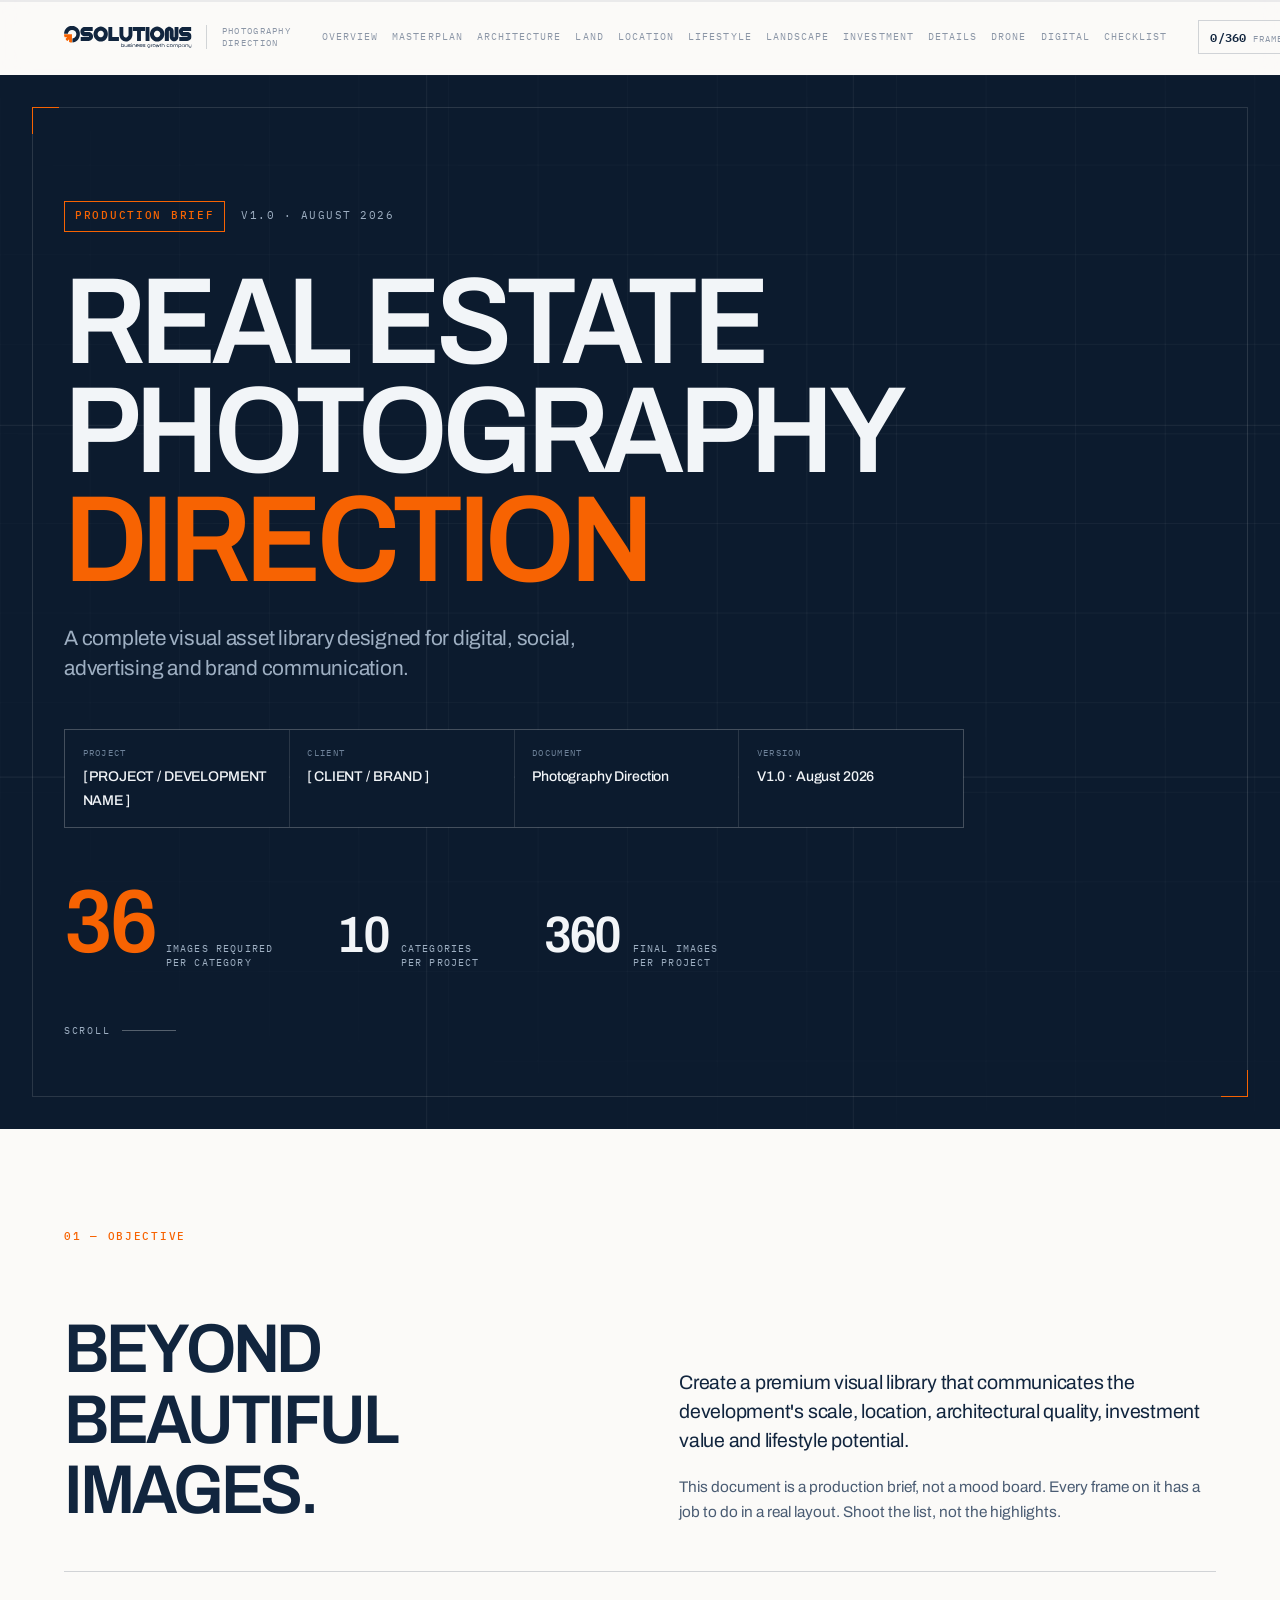
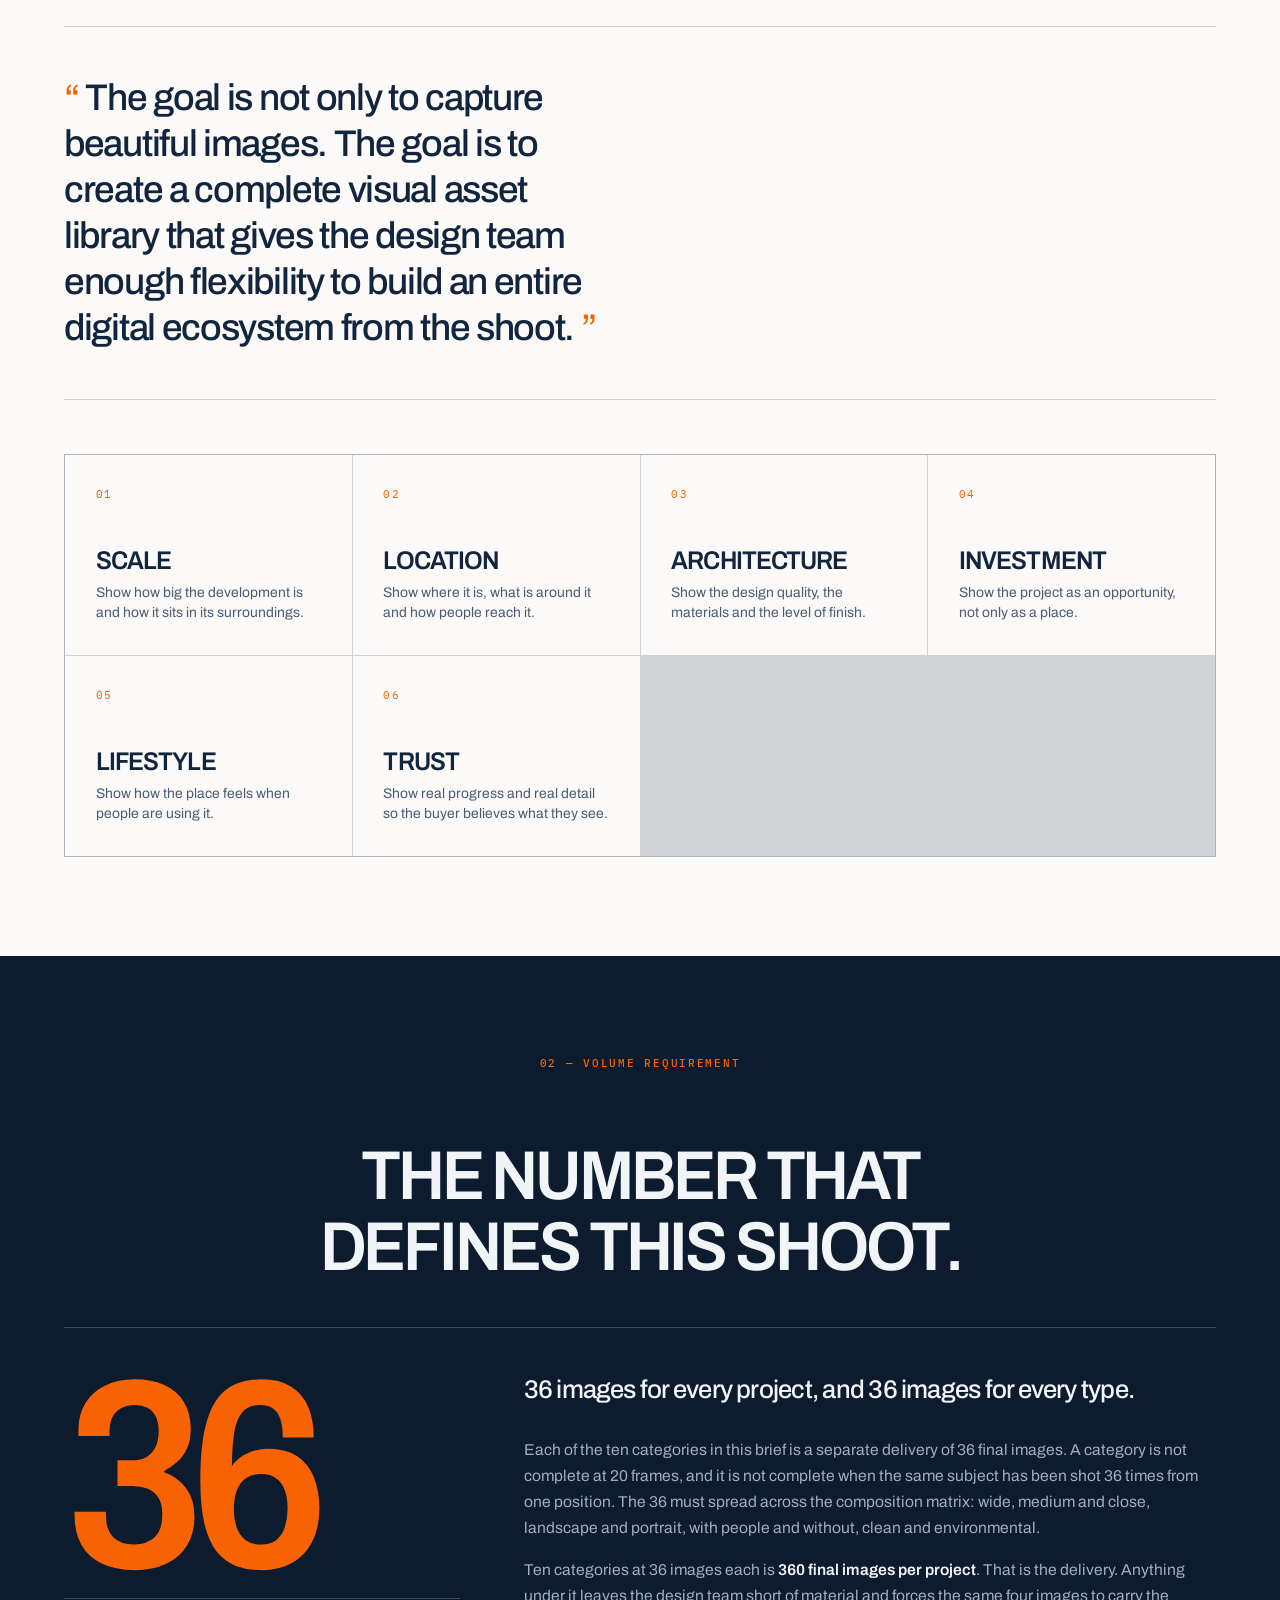
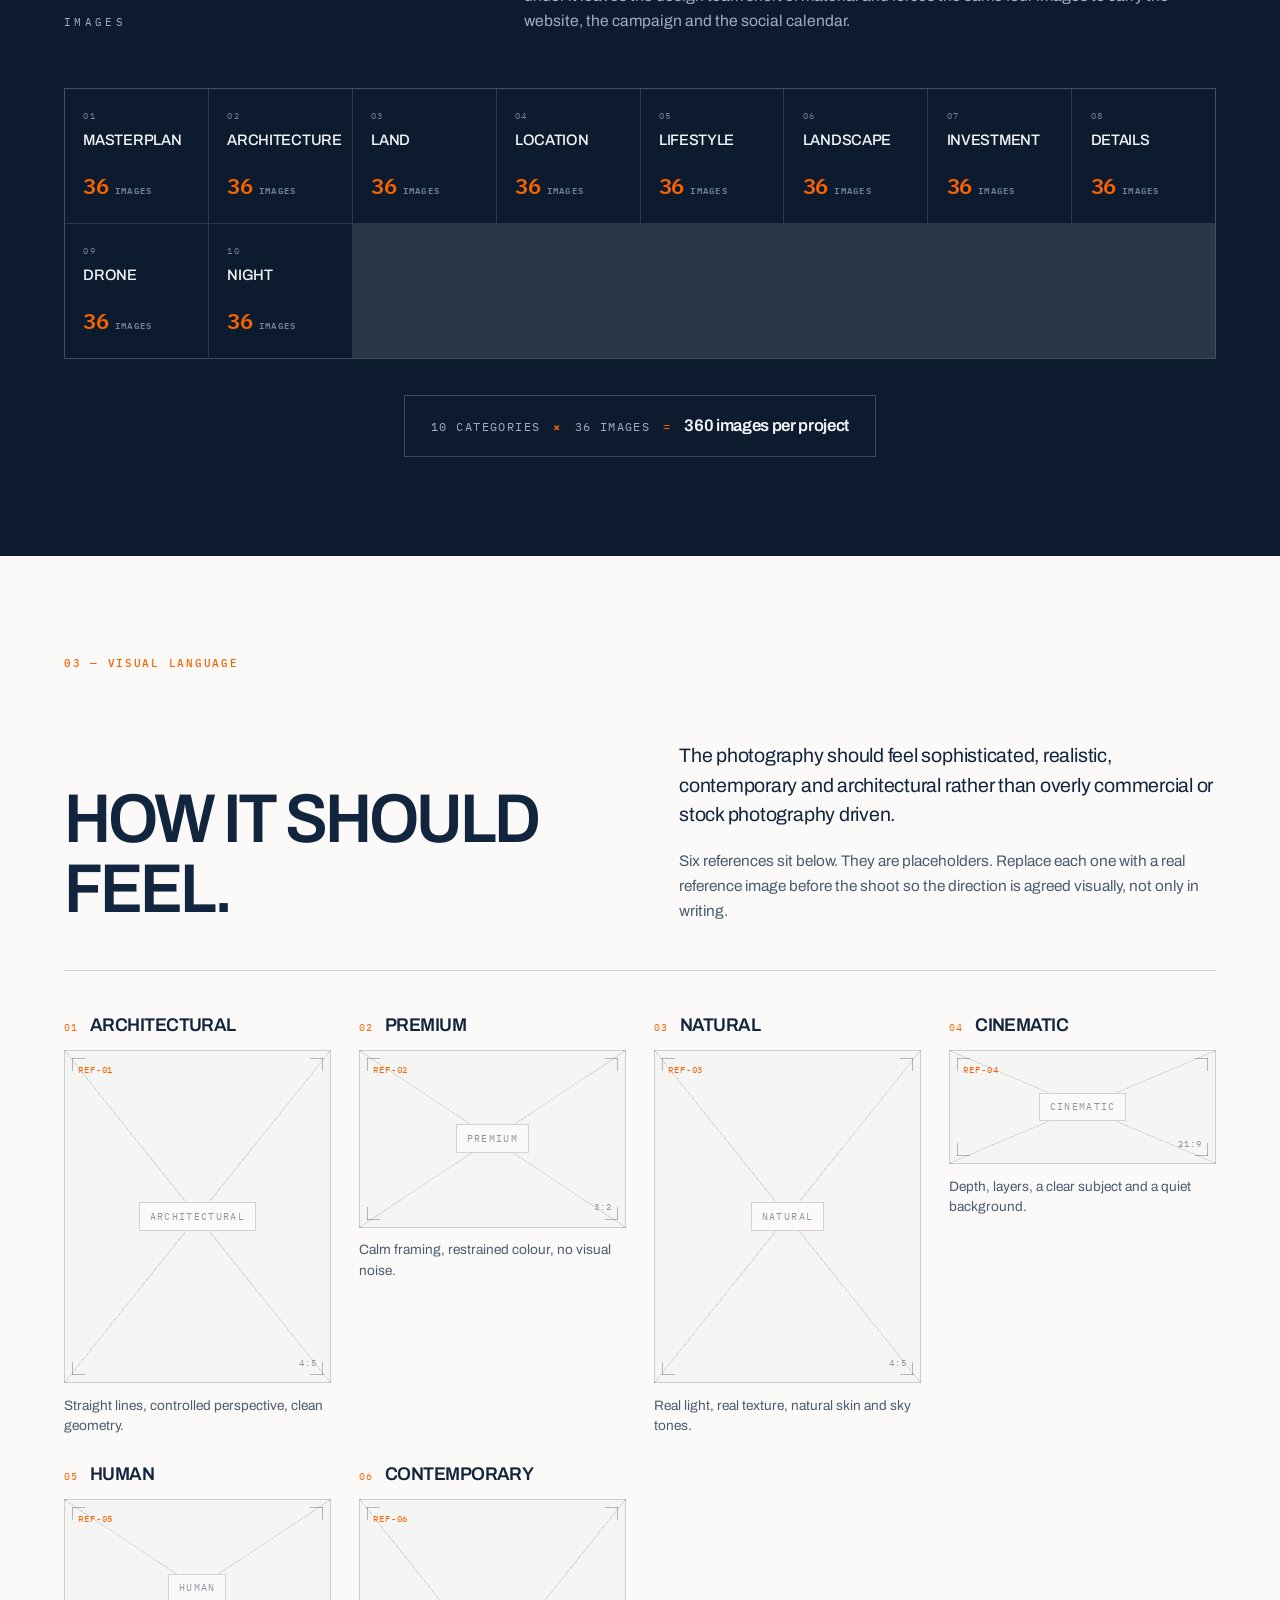
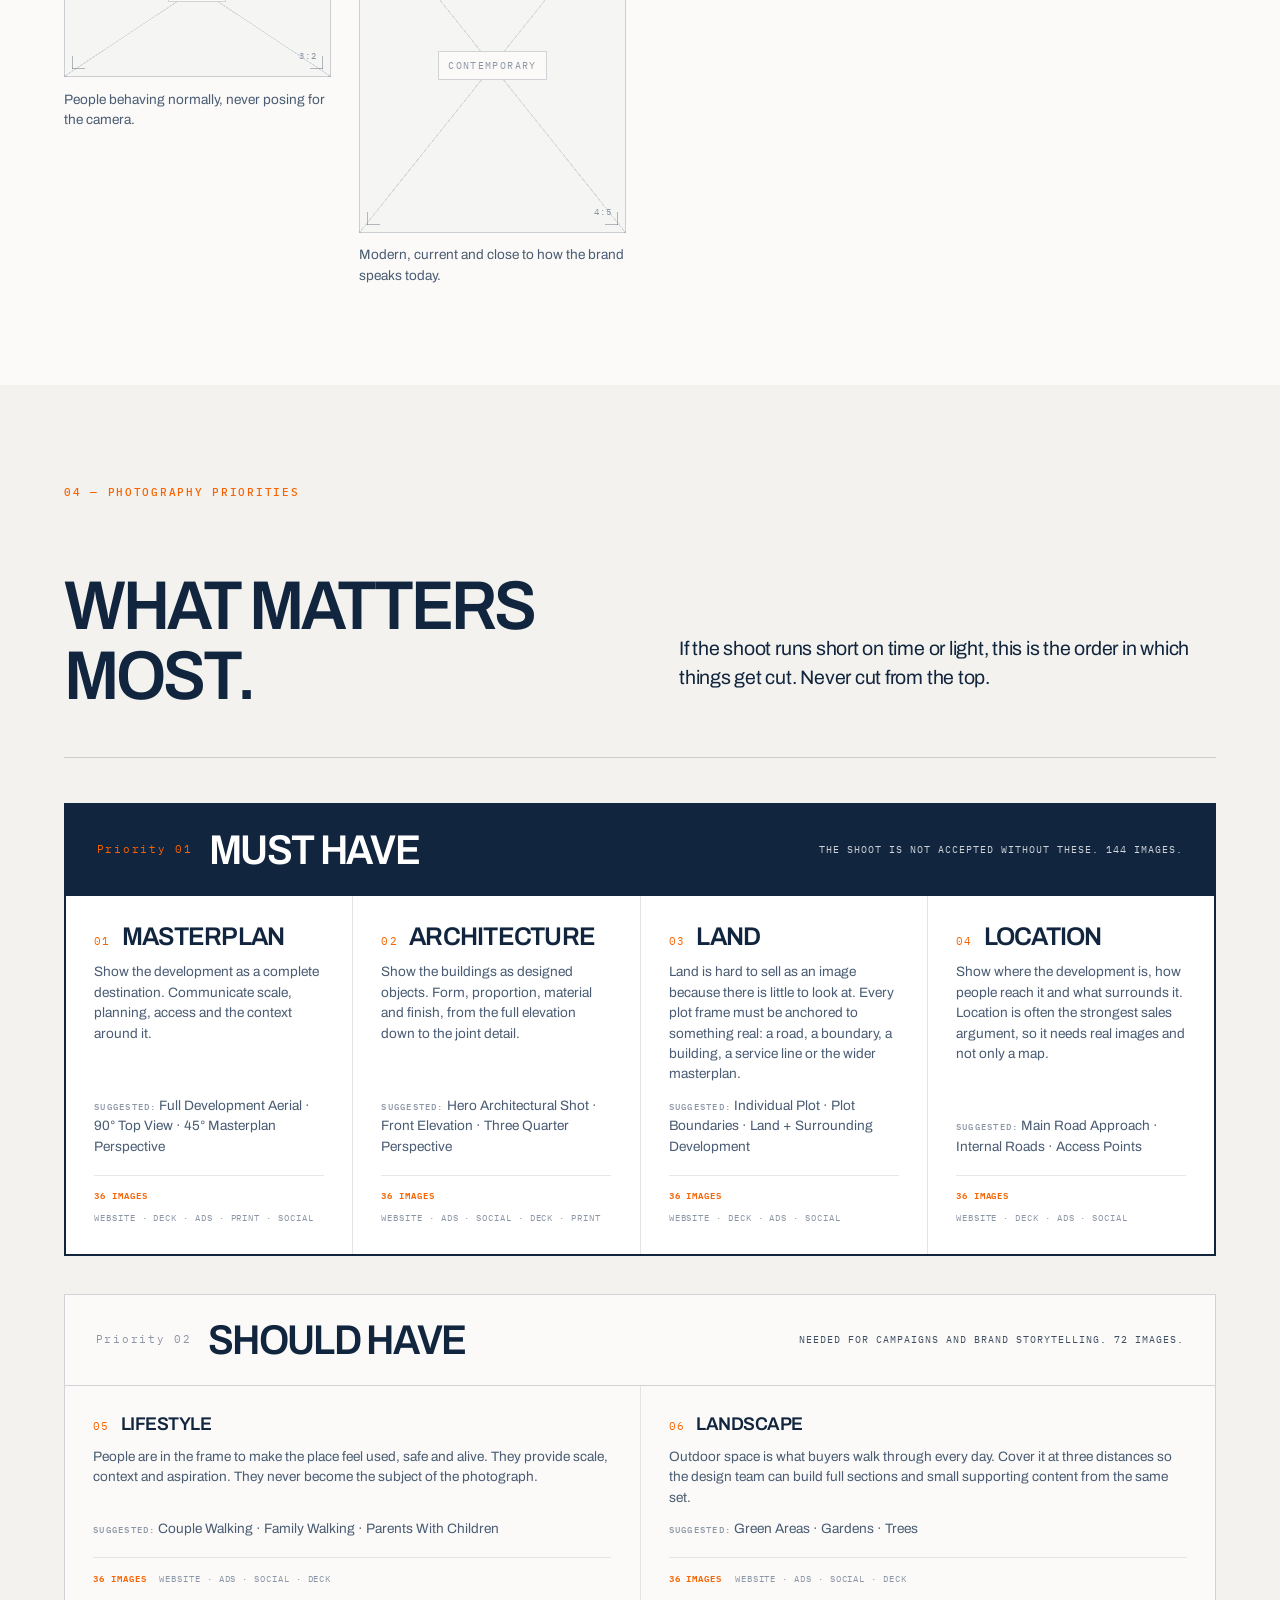
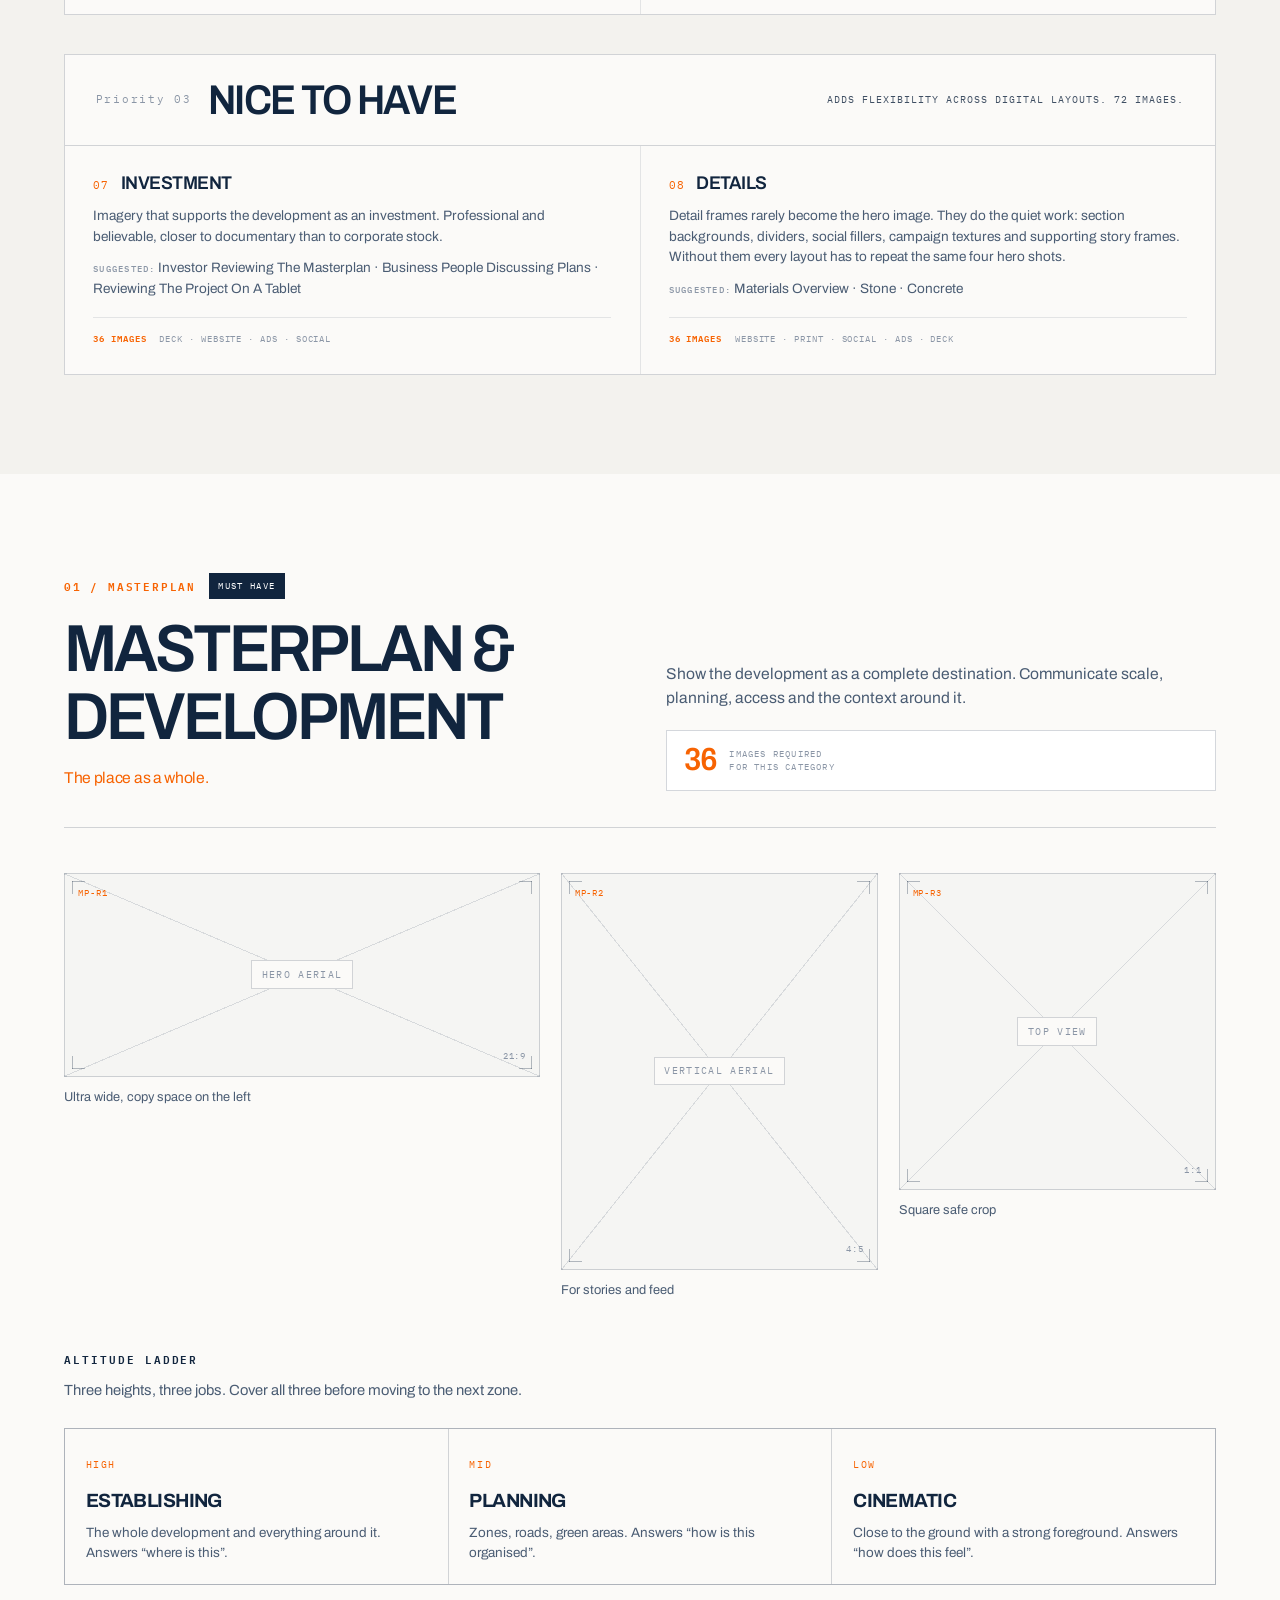
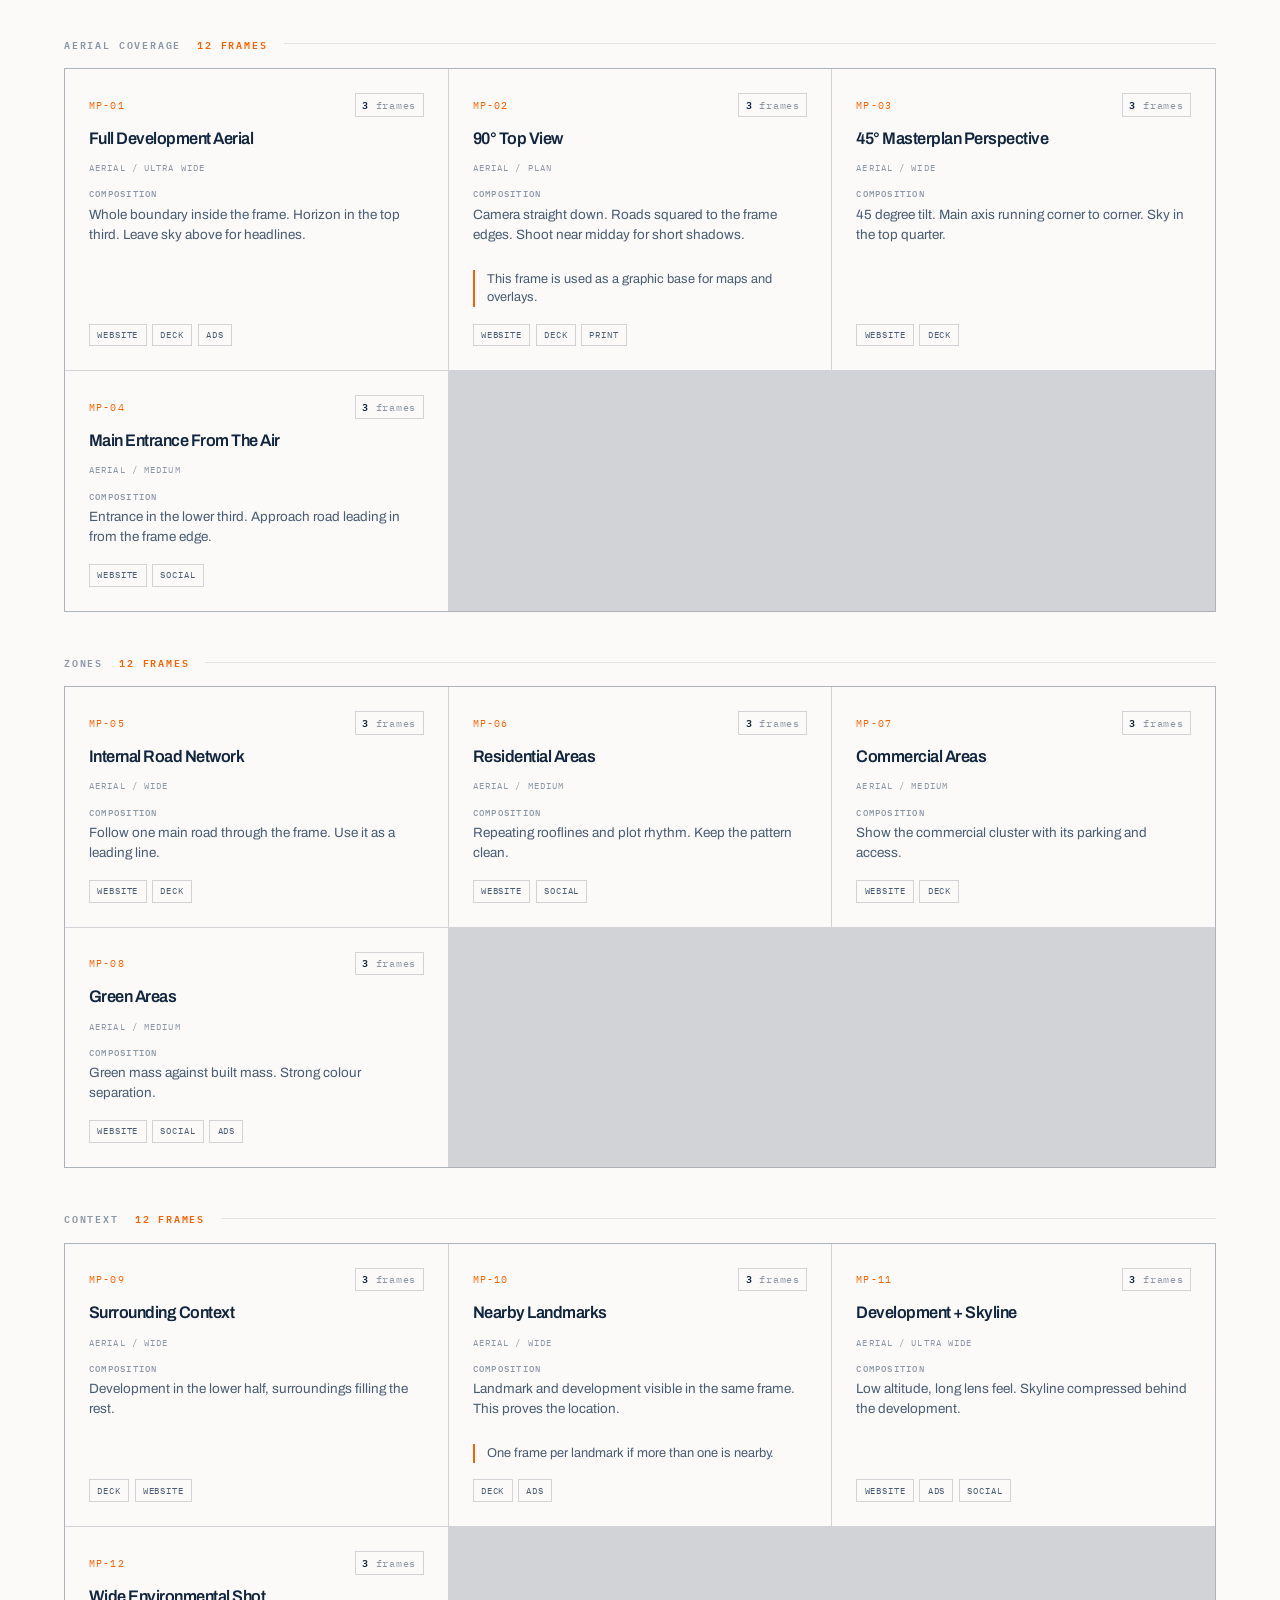
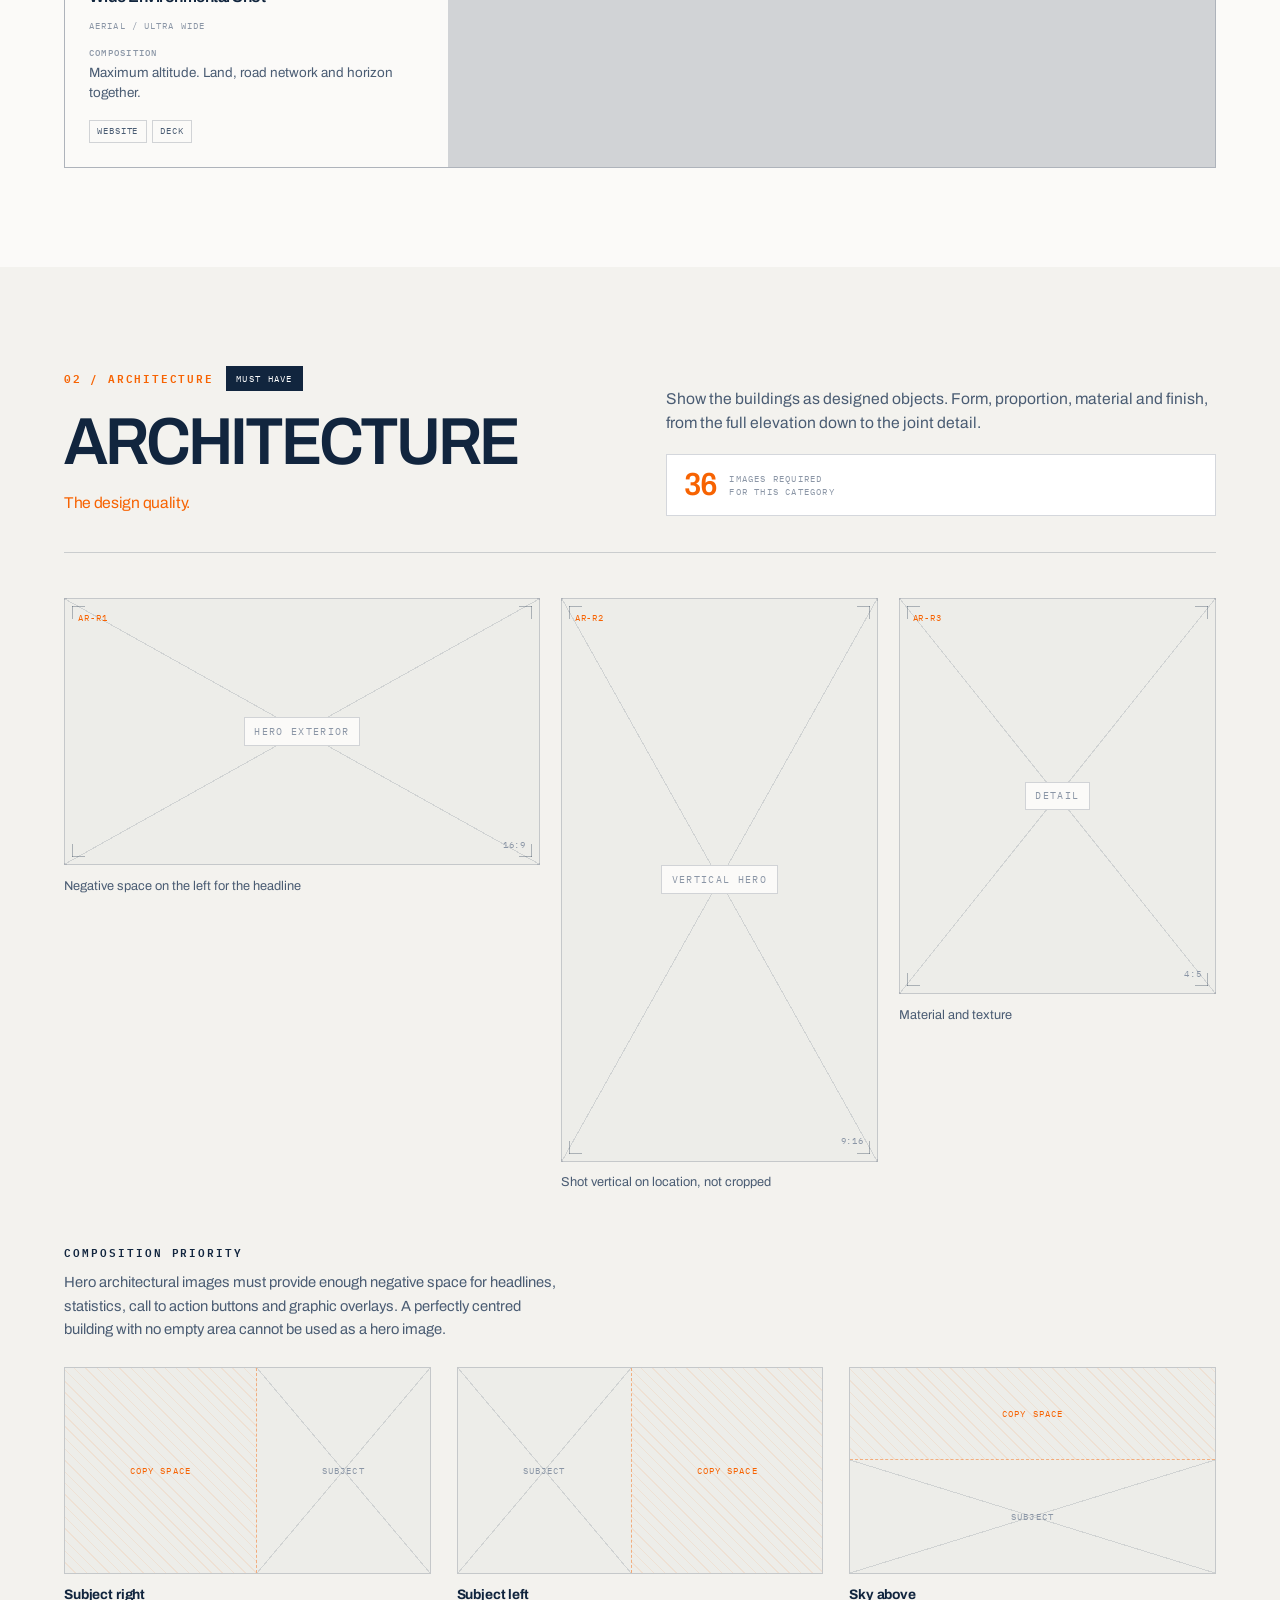
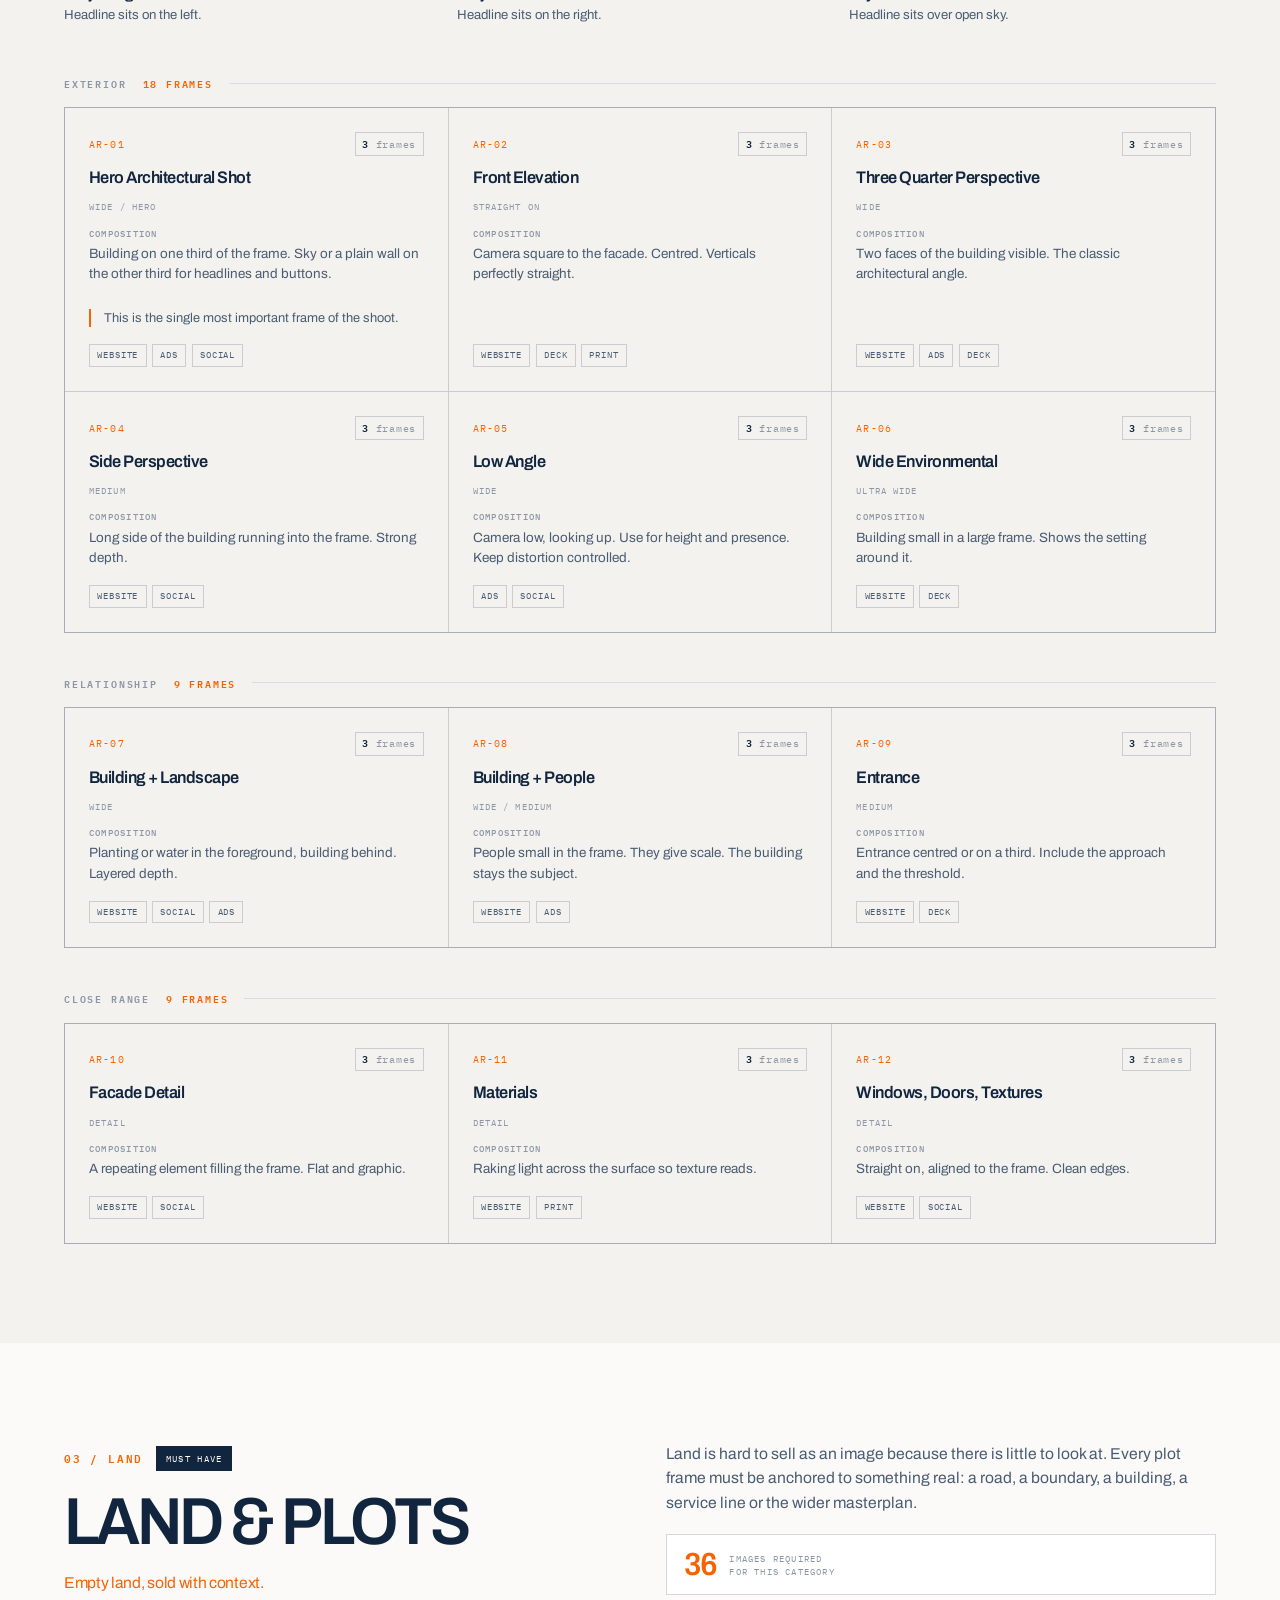
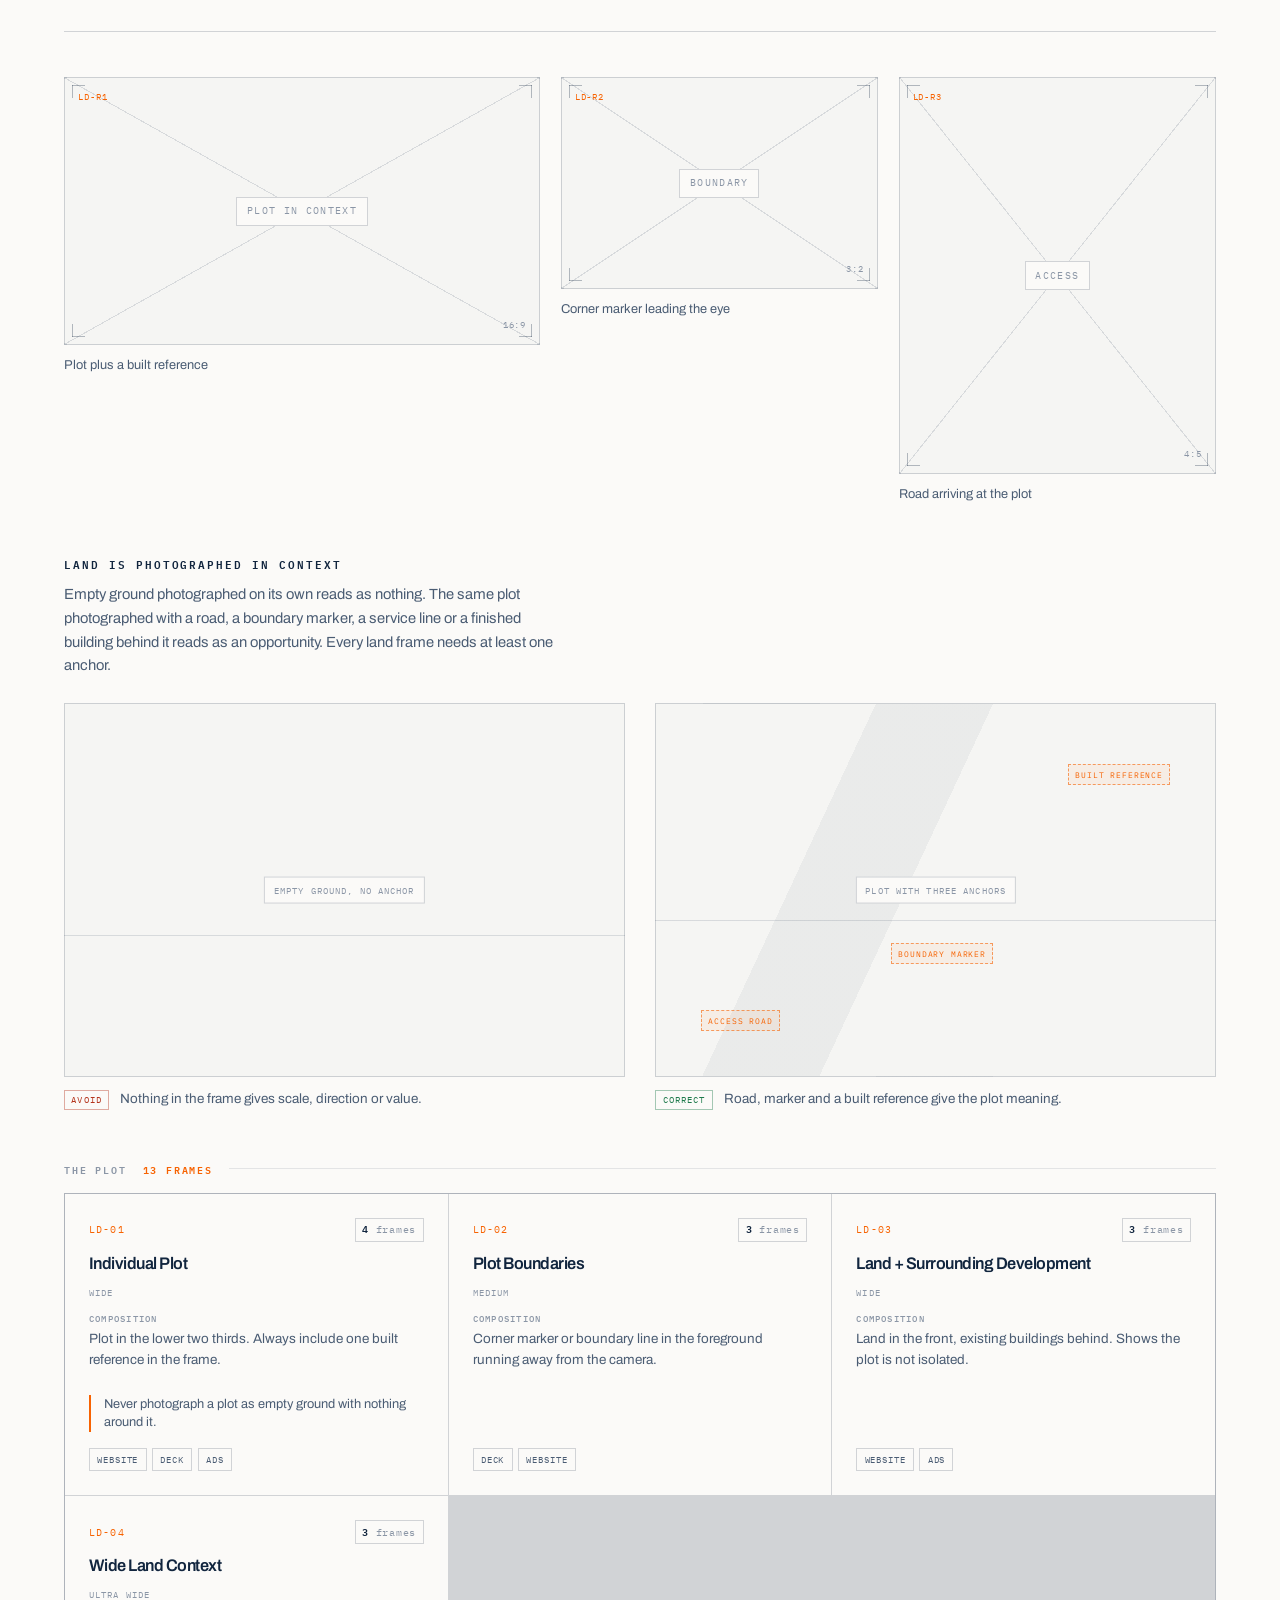
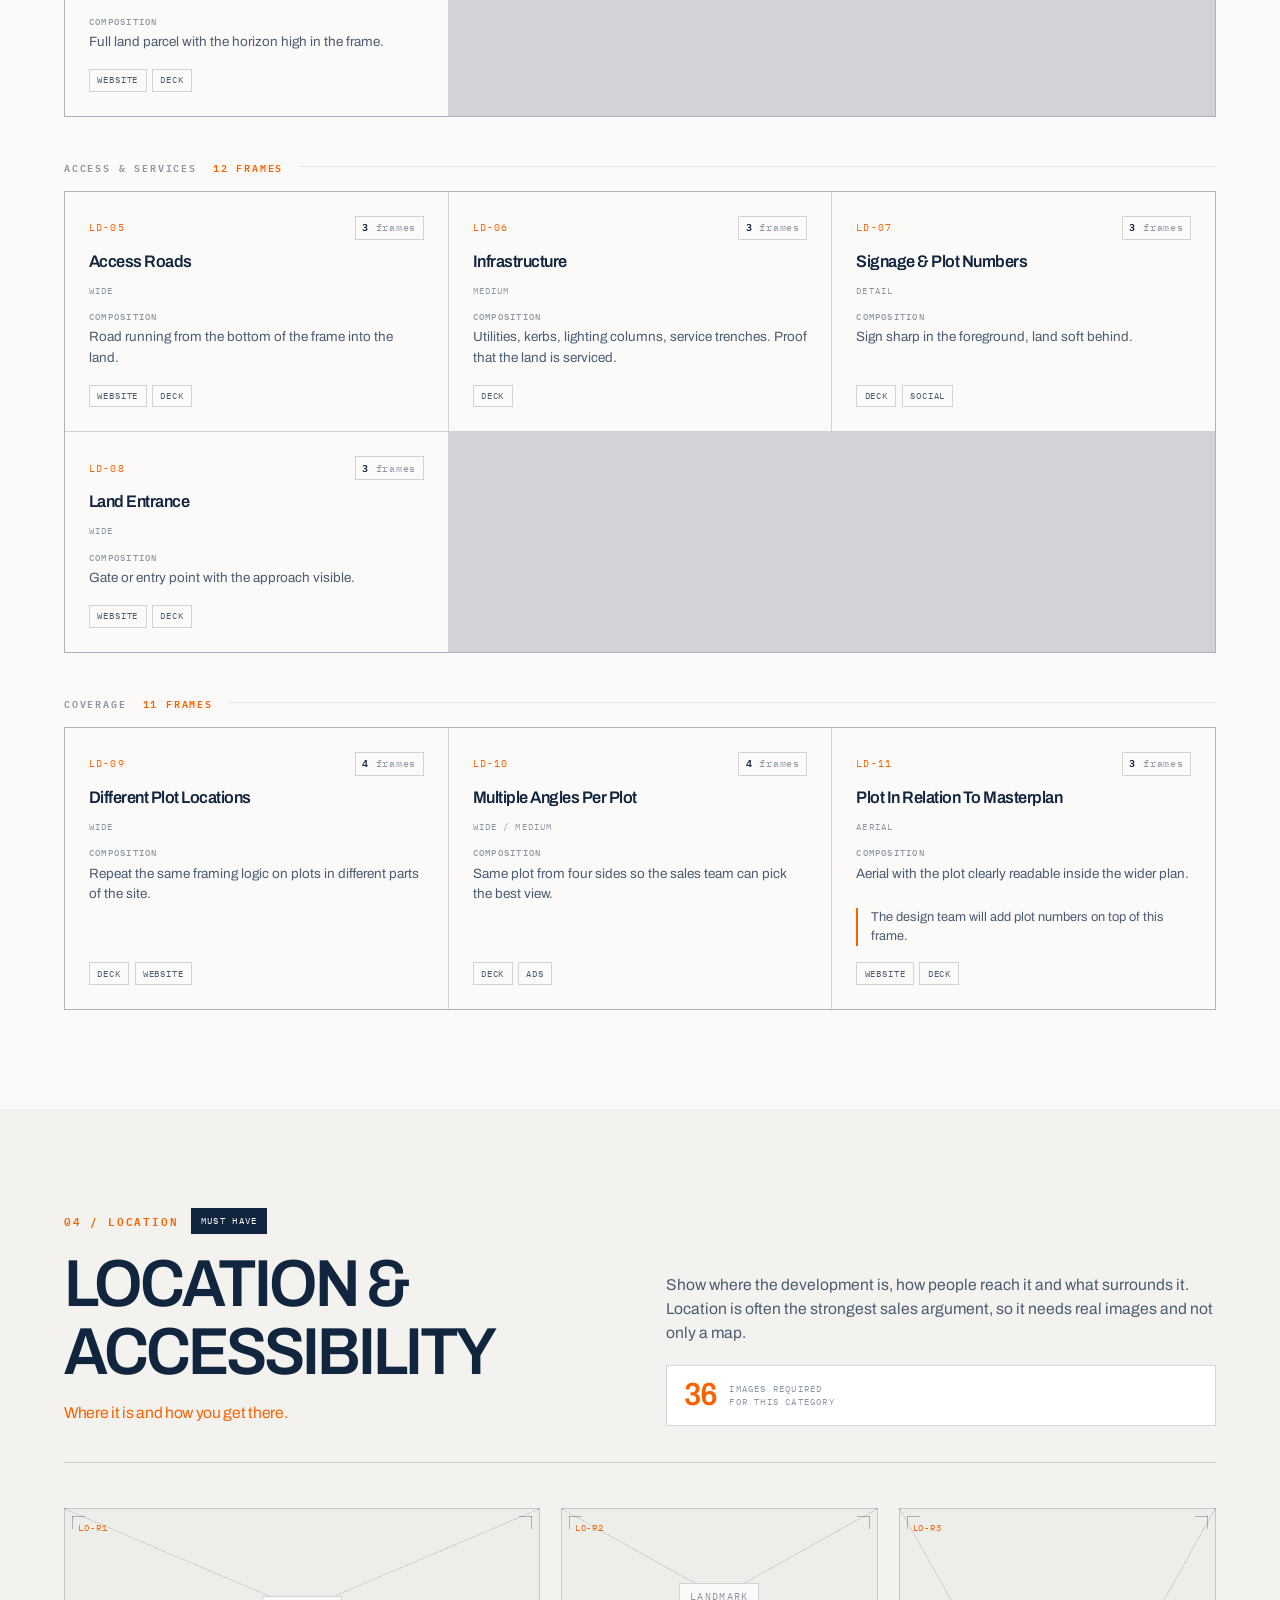
==== index.html @ f30e497d "Real Estate Photography Direction — production brief (wireframe) Editorial photography brief for an " ====
<!DOCTYPE html>
<html lang="en" dir="ltr">
<head>
<meta charset="UTF-8">
<meta name="viewport" content="width=device-width, initial-scale=1">
<title>Real Estate Photography Direction — Production Brief</title>
<meta name="description" content="A complete photography direction for real estate development: shot lists, priorities, composition rules, usage and delivery. 36 images per category, 360 per project.">
<meta name="robots" content="noindex, nofollow">
<meta name="theme-color" content="#0C1B2E">
<link rel="icon" type="image/svg+xml" href="assets/img/favicon.svg">
<link rel="preconnect" href="https://fonts.googleapis.com">
<link rel="preconnect" href="https://fonts.gstatic.com" crossorigin>
<link href="https://fonts.googleapis.com/css2?family=Archivo:wdth,wght@100..125,300..800&family=IBM+Plex+Mono:wght@400;500;600&display=swap" rel="stylesheet">
<link rel="stylesheet" href="assets/css/main.css">
</head>
<body>

<div class="scrollbar" aria-hidden="true"><div class="scrollbar__fill" id="progress"></div></div>

<a class="skip" href="#overview">Skip to brief</a>

<!-- ══════════════════════════════════════════════════════ NAVBAR ═══ -->
<header class="nav" id="nav">
  <div class="nav__in">
    <a class="nav__brand" href="#top" aria-label="Home">
      <img src="assets/img/logo.svg" alt="" width="253" height="44">
      <span class="nav__brandtag">Photography<br>Direction</span>
    </a>

    <nav class="nav__links" id="navLinks" aria-label="Sections">
      <a class="nav__link" href="#overview">Overview</a>
      <a class="nav__link" href="#masterplan">Masterplan</a>
      <a class="nav__link" href="#architecture">Architecture</a>
      <a class="nav__link" href="#land">Land</a>
      <a class="nav__link" href="#location">Location</a>
      <a class="nav__link" href="#lifestyle">Lifestyle</a>
      <a class="nav__link" href="#landscape">Landscape</a>
      <a class="nav__link" href="#investment">Investment</a>
      <a class="nav__link" href="#details">Details</a>
      <a class="nav__link" href="#drone">Drone</a>
      <a class="nav__link" href="#digital">Digital</a>
      <a class="nav__link" href="#checklist">Checklist</a>
    </nav>

    <a class="nav__count" href="#checklist">
      <span class="nav__countnum" id="navCount">0/360</span>
      <span class="nav__countlbl">frames</span>
    </a>

    <button class="nav__toggle" id="navToggle" aria-label="Open menu" aria-expanded="false" aria-controls="drawer">
      <span></span><span></span>
    </button>
  </div>
</header>

<div class="drawer" id="drawer">
  <ul class="drawer__list">
    <li><a href="#overview"><em>00</em>Overview</a></li>
    <li><a href="#volume"><em>—</em>Volume Requirement</a></li>
    <li><a href="#language"><em>—</em>Visual Language</a></li>
    <li><a href="#priorities"><em>—</em>Priorities</a></li>
    <li><a href="#masterplan"><em>01</em>Masterplan</a></li>
    <li><a href="#architecture"><em>02</em>Architecture</a></li>
    <li><a href="#land"><em>03</em>Land &amp; Plots</a></li>
    <li><a href="#location"><em>04</em>Location</a></li>
    <li><a href="#lifestyle"><em>05</em>Lifestyle</a></li>
    <li><a href="#landscape"><em>06</em>Landscape</a></li>
    <li><a href="#investment"><em>07</em>Investment</a></li>
    <li><a href="#details"><em>08</em>Details</a></li>
    <li><a href="#drone"><em>09</em>Drone</a></li>
    <li><a href="#digital"><em>—</em>Digital Usage</a></li>
    <li><a href="#composition"><em>—</em>Composition</a></li>
    <li><a href="#time"><em>—</em>Time of Day</a></li>
    <li><a href="#night"><em>10</em>Night</a></li>
    <li><a href="#technical"><em>—</em>Technical</a></li>
    <li><a href="#checklist"><em>—</em>Final Checklist</a></li>
  </ul>
</div>

<main id="top">

<!-- ════════════════════════════════════════════════════════ HERO ═══ -->
<section class="hero">
  <div class="hero__bg" aria-hidden="true">
    <div class="hero__grid"></div>
    <div class="hero__frame"></div>
    <svg class="hero__marks" viewBox="0 0 1200 800" preserveAspectRatio="none">
      <line x1="400" y1="0" x2="400" y2="800"/>
      <line x1="800" y1="0" x2="800" y2="800"/>
      <line x1="0" y1="266" x2="1200" y2="266"/>
      <line x1="0" y1="533" x2="1200" y2="533"/>
    </svg>
  </div>

  <div class="hero__in">
    <div class="hero__meta">
      <span class="tag tag--live">Production Brief</span>
      <span class="hero__ver" id="heroVer"></span>
    </div>

    <h1 class="hero__h1">
      <span>Real Estate</span>
      <span>Photography</span>
      <span class="is-accent">Direction</span>
    </h1>

    <p class="hero__lede">
      A complete visual asset library designed for digital, social,
      advertising and brand communication.
    </p>

    <dl class="hero__facts" id="heroFacts"></dl>

    <div class="hero__stats">
      <div class="hstat hstat--hero">
        <span class="hstat__n">36</span>
        <span class="hstat__l">images required<br>per category</span>
      </div>
      <div class="hstat">
        <span class="hstat__n">10</span>
        <span class="hstat__l">categories<br>per project</span>
      </div>
      <div class="hstat">
        <span class="hstat__n">360</span>
        <span class="hstat__l">final images<br>per project</span>
      </div>
    </div>
  </div>

  <a class="hero__scroll" href="#overview" aria-label="Scroll to brief">
    <span>Scroll</span><i></i>
  </a>
</section>

<!-- ═══════════════════════════════════════════════════ OBJECTIVE ═══ -->
<section class="sec sec--pad" id="overview" data-nav="overview">
  <div class="shell">

    <header class="sechead rv">
      <span class="sechead__kick">01 — Objective</span>
      <h2 class="sechead__h">Beyond Beautiful<br>Images.</h2>
      <div class="sechead__side">
        <p class="lede">
          Create a premium visual library that communicates the development's
          scale, location, architectural quality, investment value and
          lifestyle potential.
        </p>
        <p>
          This document is a production brief, not a mood board. Every frame on
          it has a job to do in a real layout. Shoot the list, not the highlights.
        </p>
      </div>
    </header>

    <blockquote class="pull rv">
      <p>
        The goal is not only to capture beautiful images. The goal is to create
        a complete visual asset library that gives the design team enough
        flexibility to build an entire digital ecosystem from the shoot.
      </p>
    </blockquote>

    <div class="ogrid" id="objectives"></div>

  </div>
</section>

<!-- ══════════════════════════════════════════════════════ VOLUME ═══ -->
<section class="sec sec--dark" id="volume" data-nav="overview">
  <div class="shell">

    <header class="sechead sechead--center rv">
      <span class="sechead__kick">02 — Volume Requirement</span>
      <h2 class="sechead__h">The Number That<br>Defines This Shoot.</h2>
    </header>

    <div class="vol rv">
      <div class="vol__big">
        <span class="vol__n">36</span>
        <span class="vol__x">images</span>
      </div>
      <div class="vol__txt">
        <p class="vol__line">
          <strong>36 images for every project, and 36 images for every type.</strong>
        </p>
        <p>
          Each of the ten categories in this brief is a separate delivery of
          36 final images. A category is not complete at 20 frames, and it is
          not complete when the same subject has been shot 36 times from one
          position. The 36 must spread across the composition matrix: wide,
          medium and close, landscape and portrait, with people and without,
          clean and environmental.
        </p>
        <p>
          Ten categories at 36 images each is <strong>360 final images per
          project</strong>. That is the delivery. Anything under it leaves the
          design team short of material and forces the same four images to
          carry the website, the campaign and the social calendar.
        </p>
      </div>
    </div>

    <div class="volgrid" id="volumeGrid"></div>

    <div class="volsum rv">
      <div class="volsum__row"><span>10 categories</span><b>×</b><span>36 images</span><b>=</b><em>360 images per project</em></div>
    </div>

  </div>
</section>

<!-- ═════════════════════════════════════════════ VISUAL LANGUAGE ═══ -->
<section class="sec sec--pad" id="language" data-nav="overview">
  <div class="shell">

    <header class="sechead rv">
      <span class="sechead__kick">03 — Visual Language</span>
      <h2 class="sechead__h">How It Should<br>Feel.</h2>
      <div class="sechead__side">
        <p class="lede">
          The photography should feel sophisticated, realistic, contemporary and
          architectural rather than overly commercial or stock photography driven.
        </p>
        <p>
          Six references sit below. They are placeholders. Replace each one with
          a real reference image before the shoot so the direction is agreed
          visually, not only in writing.
        </p>
      </div>
    </header>

    <div class="langgrid" id="languageGrid"></div>

  </div>
</section>

<!-- ══════════════════════════════════════════════════ PRIORITIES ═══ -->
<section class="sec sec--pad sec--alt" id="priorities" data-nav="overview">
  <div class="shell">

    <header class="sechead rv">
      <span class="sechead__kick">04 — Photography Priorities</span>
      <h2 class="sechead__h">What Matters<br>Most.</h2>
      <div class="sechead__side">
        <p class="lede">
          If the shoot runs short on time or light, this is the order in which
          things get cut. Never cut from the top.
        </p>
      </div>
    </header>

    <div class="tiers" id="tiers"></div>

  </div>
</section>

<!-- ══════════════════════════════════════════════════ MASTERPLAN ═══ -->
<section class="sec cat" id="masterplan" data-nav="masterplan">
  <div class="shell">
    <header class="cathead" data-cathead="masterplan"></header>
    <div class="refstrip" data-refs="masterplan"></div>

    <div class="module rv">
      <h3 class="module__h">Altitude Ladder</h3>
      <p class="module__p">Three heights, three jobs. Cover all three before moving to the next zone.</p>
      <ol class="ladder">
        <li class="ladder__step">
          <span class="ladder__n">High</span>
          <b>Establishing</b>
          <p>The whole development and everything around it. Answers “where is this”.</p>
        </li>
        <li class="ladder__step">
          <span class="ladder__n">Mid</span>
          <b>Planning</b>
          <p>Zones, roads, green areas. Answers “how is this organised”.</p>
        </li>
        <li class="ladder__step">
          <span class="ladder__n">Low</span>
          <b>Cinematic</b>
          <p>Close to the ground with a strong foreground. Answers “how does this feel”.</p>
        </li>
      </ol>
    </div>

    <div class="shotwrap" data-shots="masterplan"></div>
  </div>
</section>

<!-- ════════════════════════════════════════════════ ARCHITECTURE ═══ -->
<section class="sec cat sec--alt" id="architecture" data-nav="architecture">
  <div class="shell">
    <header class="cathead" data-cathead="architecture"></header>
    <div class="refstrip" data-refs="architecture"></div>

    <div class="module rv">
      <h3 class="module__h">Composition Priority</h3>
      <p class="module__p">
        Hero architectural images must provide enough negative space for headlines,
        statistics, call to action buttons and graphic overlays. A perfectly centred
        building with no empty area cannot be used as a hero image.
      </p>
      <div class="negspace">
        <figure class="ns">
          <div class="ns__box">
            <span class="ns__copy">Copy space</span>
            <span class="ns__sub">Subject</span>
          </div>
          <figcaption><b>Subject right</b> Headline sits on the left.</figcaption>
        </figure>
        <figure class="ns ns--left">
          <div class="ns__box">
            <span class="ns__sub">Subject</span>
            <span class="ns__copy">Copy space</span>
          </div>
          <figcaption><b>Subject left</b> Headline sits on the right.</figcaption>
        </figure>
        <figure class="ns ns--top">
          <div class="ns__box">
            <span class="ns__copy">Copy space</span>
            <span class="ns__sub">Subject</span>
          </div>
          <figcaption><b>Sky above</b> Headline sits over open sky.</figcaption>
        </figure>
      </div>
    </div>

    <div class="shotwrap" data-shots="architecture"></div>
  </div>
</section>

<!-- ════════════════════════════════════════════════════════ LAND ═══ -->
<section class="sec cat" id="land" data-nav="land">
  <div class="shell">
    <header class="cathead" data-cathead="land"></header>
    <div class="refstrip" data-refs="land"></div>

    <div class="module rv">
      <h3 class="module__h">Land Is Photographed In Context</h3>
      <p class="module__p">
        Empty ground photographed on its own reads as nothing. The same plot
        photographed with a road, a boundary marker, a service line or a finished
        building behind it reads as an opportunity. Every land frame needs at
        least one anchor.
      </p>
      <div class="compare">
        <figure class="cmp cmp--no">
          <div class="cmp__box">
            <span class="cmp__lbl">Empty ground, no anchor</span>
          </div>
          <figcaption><span class="cmp__tag cmp__tag--no">Avoid</span> Nothing in the frame gives scale, direction or value.</figcaption>
        </figure>
        <figure class="cmp cmp--yes">
          <div class="cmp__box">
            <span class="cmp__anchor cmp__anchor--road">Access road</span>
            <span class="cmp__anchor cmp__anchor--mark">Boundary marker</span>
            <span class="cmp__anchor cmp__anchor--built">Built reference</span>
            <span class="cmp__lbl">Plot with three anchors</span>
          </div>
          <figcaption><span class="cmp__tag cmp__tag--yes">Correct</span> Road, marker and a built reference give the plot meaning.</figcaption>
        </figure>
      </div>
    </div>

    <div class="shotwrap" data-shots="land"></div>
  </div>
</section>

<!-- ════════════════════════════════════════════════════ LOCATION ═══ -->
<section class="sec cat sec--alt" id="location" data-nav="location">
  <div class="shell">
    <header class="cathead" data-cathead="location"></header>
    <div class="refstrip" data-refs="location"></div>

    <div class="module module--split rv">
      <div>
        <h3 class="module__h">Core Message</h3>
        <p class="statement">
          Show where the development is, how people reach it, and what surrounds it.
        </p>
        <p class="module__p">
          Shoot the arrival the way a buyer experiences it. Start on the main road,
          move to the turn off, then the entrance, then inside. That sequence becomes
          the location section of the website on its own.
        </p>
      </div>
      <ol class="seq">
        <li><span>01</span>Main road</li>
        <li><span>02</span>Turn off / access point</li>
        <li><span>03</span>Approach</li>
        <li><span>04</span>Entrance</li>
        <li><span>05</span>Inside the development</li>
      </ol>
    </div>

    <div class="shotwrap" data-shots="location"></div>
  </div>
</section>

<!-- ═══════════════════════════════════════════════════ LIFESTYLE ═══ -->
<section class="sec cat" id="lifestyle" data-nav="lifestyle">
  <div class="shell">
    <header class="cathead" data-cathead="lifestyle"></header>
    <div class="refstrip" data-refs="lifestyle"></div>

    <div class="module rv">
      <p class="statement statement--wide">
        The project is the hero. People provide scale, context and aspiration.
      </p>
    </div>

    <div class="shotwrap" data-shots="lifestyle"></div>

    <div class="avoid rv" data-avoid="lifestyle"></div>
  </div>
</section>

<!-- ═══════════════════════════════════════════════════ LANDSCAPE ═══ -->
<section class="sec cat sec--alt" id="landscape" data-nav="landscape">
  <div class="shell">
    <header class="cathead" data-cathead="landscape"></header>
    <div class="refstrip" data-refs="landscape"></div>

    <div class="module rv">
      <h3 class="module__h">Shot Variety</h3>
      <p class="module__p">Every outdoor space is captured at three distances from the same visit.</p>
      <div class="triad">
        <figure class="tri">
          <div class="tri__box tri__box--wide"></div>
          <figcaption><b>Wide</b><span>The whole space and its edges.</span></figcaption>
        </figure>
        <figure class="tri">
          <div class="tri__box tri__box--med"></div>
          <figcaption><b>Medium</b><span>One feature: a bench, a fountain, a path.</span></figcaption>
        </figure>
        <figure class="tri">
          <div class="tri__box tri__box--det"></div>
          <figcaption><b>Detail</b><span>Texture, planting, water, light.</span></figcaption>
        </figure>
      </div>
    </div>

    <div class="shotwrap" data-shots="landscape"></div>
  </div>
</section>

<!-- ══════════════════════════════════════════════════ INVESTMENT ═══ -->
<section class="sec cat" id="investment" data-nav="investment">
  <div class="shell">
    <header class="cathead" data-cathead="investment"></header>
    <div class="refstrip" data-refs="investment"></div>

    <div class="module rv">
      <h3 class="module__h">Visual Style</h3>
      <div class="chips" data-style="investment"></div>
      <p class="module__p">
        These frames are about credibility. Real plans on the table, real light in
        the room, real people looking at the work rather than at the lens.
      </p>
    </div>

    <div class="shotwrap" data-shots="investment"></div>
  </div>
</section>

<!-- ═════════════════════════════════════════════════════ DETAILS ═══ -->
<section class="sec cat sec--alt" id="details" data-nav="details">
  <div class="shell">
    <header class="cathead" data-cathead="details"></header>
    <div class="refstrip" data-refs="details"></div>

    <div class="module rv">
      <p class="statement statement--wide">
        These images create flexibility for website sections, social content,
        campaign layouts and supporting visual storytelling.
      </p>
    </div>

    <div class="shotwrap" data-shots="details"></div>
  </div>
</section>

<!-- ═══════════════════════════════════════════════════════ DRONE ═══ -->
<section class="sec sec--dark cat cat--dark" id="drone" data-nav="drone">
  <div class="shell">
    <header class="cathead" data-cathead="drone"></header>
    <div class="refstrip" data-refs="drone"></div>

    <div class="dronegrid" id="droneGrid"></div>

    <div class="note note--strong rv" data-note="drone"></div>

    <div class="module rv">
      <h3 class="module__h">Overlap With Masterplan Is Intentional</h3>
      <p class="module__p">
        Some subjects appear in both lists. The masterplan set is about the place.
        The drone set is about altitude, angle and variety. Both are counted and
        both are delivered. If two aerial frames look interchangeable, one of them
        is wasted.
      </p>
    </div>

    <div class="shotwrap" data-shots="drone"></div>
  </div>
</section>

<!-- ═════════════════════════════════════════════ DIGITAL USAGE ════ -->
<section class="sec sec--pad" id="digital" data-nav="digital">
  <div class="shell">

    <header class="sechead rv">
      <span class="sechead__kick">Website · Social · Advertising</span>
      <h2 class="sechead__h">Where These<br>Images Go.</h2>
      <div class="sechead__side">
        <p class="lede">
          Every frame in this brief ends up in one of four places. The format
          requirements below are not preferences. A frame that cannot be cut to
          these ratios cannot be used.
        </p>
      </div>
    </header>

    <div class="usage" id="usageGrid"></div>

    <div class="ratios rv">
      <h3 class="module__h">Ratio Coverage Per Hero Subject</h3>
      <p class="module__p">
        Every hero subject is captured in all four ratios on location. Cropping a
        16:9 frame down to 9:16 loses the composition and the subject.
      </p>
      <div class="ratios__row" id="ratioRow"></div>
    </div>

  </div>
</section>

<!-- ═══════════════════════════════════════════════ COMPOSITION ════ -->
<section class="sec sec--pad sec--alt" id="composition" data-nav="digital">
  <div class="shell">

    <header class="sechead rv">
      <span class="sechead__kick">Composition Requirements</span>
      <h2 class="sechead__h">Variations,<br>Not Repeats.</h2>
      <div class="sechead__side">
        <p class="lede">
          For every important scene, capture variations across the four axes below.
          This is how one subject becomes six usable assets instead of one.
        </p>
      </div>
    </header>

    <div class="matrix" id="matrixGrid"></div>

    <div class="banner rv">
      <span class="banner__kick">The single most important rule</span>
      <p class="banner__h">Shoot wider than the final crop.</p>
      <p class="banner__p">
        Images should allow the design team to crop and adapt them for multiple
        digital formats. Leave margin on all four sides of every frame. A tight
        composition that looks perfect in camera becomes unusable the moment it
        has to fit a different format.
      </p>
    </div>

  </div>
</section>

<!-- ════════════════════════════════════════════════ TIME OF DAY ═══ -->
<section class="sec sec--pad" id="time" data-nav="digital">
  <div class="shell">

    <header class="sechead rv">
      <span class="sechead__kick">Time Of Day</span>
      <h2 class="sechead__h">Light Plan<br>For The Day.</h2>
      <div class="sechead__side">
        <p class="lede">
          The must have list is shot in daylight. Golden hour and blue hour are
          short and cannot be recovered, so they are planned first and everything
          else is built around them.
        </p>
      </div>
    </header>

    <div class="timeline" id="timeline"></div>

  </div>
</section>

<!-- ═══════════════════════════════════════════════════════ NIGHT ═══ -->
<section class="sec cat sec--alt" id="night" data-nav="digital">
  <div class="shell">
    <header class="cathead" data-cathead="night"></header>
    <div class="refstrip" data-refs="night"></div>
    <div class="shotwrap" data-shots="night"></div>
  </div>
</section>

<!-- ═══════════════════════════════════════════════════ TECHNICAL ═══ -->
<section class="sec sec--pad" id="technical" data-nav="checklist">
  <div class="shell">

    <header class="sechead rv">
      <span class="sechead__kick">Technical Requirements</span>
      <h2 class="sechead__h">How Files Are<br>Delivered.</h2>
      <div class="sechead__side">
        <p class="lede">
          Deliver clean, neutral, high resolution files. Grading, cropping and
          overlays are handled by the design team afterwards.
        </p>
      </div>
    </header>

    <div class="techwrap">
      <ul class="tech" id="techList"></ul>
      <aside class="spec rv">
        <h3 class="spec__h">Delivery Specification</h3>
        <dl class="spec__list" id="specList"></dl>
      </aside>
    </div>

  </div>
</section>

<!-- ═══════════════════════════════════════════════════ CHECKLIST ═══ -->
<section class="sec sec--pad sec--alt" id="checklist" data-nav="checklist">
  <div class="shell">

    <header class="sechead rv">
      <span class="sechead__kick">Final Shot Checklist</span>
      <h2 class="sechead__h">The Delivery,<br>Tracked.</h2>
      <div class="sechead__side">
        <p class="lede">
          Tick each shot as it is captured. Progress is saved in this browser, so
          the list can be used on location and picked up again later.
        </p>
      </div>
    </header>

    <div class="prog" id="prog">
      <div class="prog__top">
        <p class="prog__count"><span id="progNum">0 / 360</span> <em>frames completed</em></p>
        <div class="prog__acts">
          <button type="button" class="btn btn--ghost" id="expandAll">Expand all</button>
          <button type="button" class="btn btn--ghost" id="resetAll">Reset</button>
        </div>
      </div>
      <div class="prog__bar"><div class="prog__fill" id="progFill"></div></div>
      <div class="prog__meta">
        <span><b id="progShots">0</b> of <span id="progShotsTotal">110</span> shots ticked</span>
        <span><b id="progCats">0</b> of <span id="progCatsTotal">10</span> categories complete</span>
        <span id="progPct">0%</span>
      </div>
    </div>

    <div class="checklist" id="checklistWrap"></div>

  </div>
</section>

</main>

<!-- ══════════════════════════════════════════════════════ FOOTER ═══ -->
<footer class="foot">
  <div class="shell foot__in">
    <div class="foot__brand">
      <img src="assets/img/logo.svg" alt="" width="253" height="44">
      <p class="foot__title">Real Estate<br>Photography Direction</p>
      <p class="foot__sub">Prepared for Creative Production</p>
    </div>

    <div class="foot__cols">
      <dl class="foot__meta" id="footMeta"></dl>
      <p class="foot__note">
        Create a complete visual asset library, not just a collection of
        beautiful images.
      </p>
    </div>
  </div>
  <div class="foot__bar">
    <span>Photography Brief — 2026</span>
    <span id="footVer"></span>
    <span>36 images per category · 360 per project</span>
  </div>
</footer>

<script src="assets/js/data.js"></script>
<script src="assets/js/main.js"></script>
</body>
</html>
---- assets/css/main.css ----
/* ==========================================================================
   REAL ESTATE PHOTOGRAPHY DIRECTION
   Editorial production brief · brand system carried from the Osolutions
   Art Team Lead review (navy #11253E / orange #F76302, Archivo + Plex Mono)

   1  Tokens
   2  Base & type
   3  Layout primitives
   4  Navigation
   5  Hero
   6  Section headers
   7  Wireframe frame component
   8  Objective / Volume / Language / Priorities
   9  Category sections & shot cards
   10 Bespoke modules
   11 Drone / Usage / Matrix / Timeline / Technical
   12 Checklist
   13 Footer
   14 Motion & responsive
   ========================================================================== */

/* ---------------------------------------------------------- 1. Tokens --- */
:root {
  /* Brand */
  --navy:      #11253E;
  --navy-700:  #1B3454;
  --navy-500:  #35506F;
  --deep:      #0C1B2E;
  --orange:    #F76302;
  --orange-600:#DE5602;
  --orange-050:#FFF3EB;

  /* Surfaces */
  --paper:     #FBFAF8;
  --paper-2:   #F3F2EE;
  --paper-3:   #E9E8E2;
  --card:      #FFFFFF;

  /* Ink */
  --ink:       #11253E;
  --ink-2:     #4A5C73;
  --ink-3:     #8B96A6;
  --ink-inv:   #F2F5F8;
  --ink-inv-2: #9EAFC2;

  /* Lines */
  --line:      rgba(17, 37, 62, .10);
  --line-2:    rgba(17, 37, 62, .18);
  --line-3:    rgba(17, 37, 62, .34);

  /* Wireframe */
  --wire:      rgba(17, 37, 62, .13);
  --wire-2:    rgba(17, 37, 62, .30);
  --wire-bg:   rgba(17, 37, 62, .025);

  /* Type */
  --font:      "Archivo", -apple-system, BlinkMacSystemFont, "Segoe UI", system-ui, sans-serif;
  --mono:      "IBM Plex Mono", ui-monospace, SFMono-Regular, "Cascadia Mono", monospace;

  /* Rhythm */
  --shell:     1440px;
  --gut:       clamp(1.25rem, 5vw, 5rem);
  --sec-y:     clamp(5rem, 11vh, 10rem);
  --r:         2px;

  /* Motion */
  --ease:      cubic-bezier(.22, 1, .36, 1);
  --dur:       .7s;
}

/* ----------------------------------------------------- 2. Base & type --- */
* { margin: 0; padding: 0; box-sizing: border-box; }
*::selection { background: var(--orange); color: #fff; }

html {
  -webkit-text-size-adjust: 100%;
  scroll-behavior: smooth;
  scroll-padding-top: 92px;
}

body {
  font-family: var(--font);
  font-size: clamp(.94rem, .3vw + .86rem, 1.02rem);
  line-height: 1.65;
  color: var(--ink);
  background: var(--paper);
  -webkit-font-smoothing: antialiased;
  -moz-osx-font-smoothing: grayscale;
  overflow-x: hidden;
  font-variant-numeric: tabular-nums;
}

img, svg { display: block; max-width: 100%; }
a { color: inherit; text-decoration: none; }
button { font: inherit; color: inherit; background: none; border: none; cursor: pointer; }
ul, ol { list-style: none; }
:focus-visible { outline: 2px solid var(--orange); outline-offset: 3px; }

h1, h2, h3, h4 {
  font-weight: 600;
  line-height: 1.02;
  letter-spacing: -.035em;
  font-stretch: 96%;
}

p + p { margin-top: 1em; }

.lede {
  font-size: clamp(1.02rem, .5vw + .92rem, 1.22rem);
  line-height: 1.5;
  letter-spacing: -.012em;
  color: var(--ink);
}

.kick, .sechead__kick, .tag, .mono {
  font-family: var(--mono);
  font-size: .672rem;
  font-weight: 500;
  letter-spacing: .16em;
  text-transform: uppercase;
}

.skip {
  position: fixed; top: -100px; left: 1rem; z-index: 999;
  background: var(--navy); color: #fff; padding: .7rem 1.1rem;
  font-family: var(--mono); font-size: .7rem; letter-spacing: .1em; text-transform: uppercase;
}
.skip:focus { top: 1rem; }

/* Top scroll progress */
.scrollbar {
  position: fixed; inset: 0 0 auto 0; height: 2px; z-index: 200;
  background: rgba(17, 37, 62, .07);
}
.scrollbar__fill { height: 100%; width: 0; background: var(--orange); }

/* --------------------------------------------- 3. Layout primitives ----- */
.shell { width: 100%; max-width: var(--shell); margin-inline: auto; padding-inline: var(--gut); }

.sec { position: relative; }
.sec--pad { padding-block: var(--sec-y); }
.sec--alt { background: var(--paper-2); }
.sec--alt + .sec--alt { border-top: 1px solid var(--line); }

.sec--dark {
  background: var(--deep);
  color: var(--ink-inv);
  padding-block: var(--sec-y);
  --line: rgba(255, 255, 255, .12);
  --line-2: rgba(255, 255, 255, .2);
  --line-3: rgba(255, 255, 255, .38);
  --ink: var(--ink-inv);
  --ink-2: var(--ink-inv-2);
  --ink-3: #6E8299;
  --card: rgba(255, 255, 255, .035);
  --paper-2: rgba(255, 255, 255, .04);
  --wire: rgba(255, 255, 255, .13);
  --wire-2: rgba(255, 255, 255, .3);
  --wire-bg: rgba(255, 255, 255, .025);
}

.rule { height: 1px; background: var(--line); border: 0; }

/* ------------------------------------------------------ 4. Navigation --- */
.nav {
  position: sticky; top: 0; z-index: 150;
  background: rgba(251, 250, 248, .86);
  backdrop-filter: saturate(150%) blur(14px);
  -webkit-backdrop-filter: saturate(150%) blur(14px);
  border-bottom: 1px solid transparent;
  transition: border-color .3s, background .3s;
}
.nav.is-stuck { border-bottom-color: var(--line-2); }

.nav__in {
  max-width: var(--shell); margin-inline: auto;
  padding: 0 var(--gut);
  height: 74px;
  display: flex; align-items: center; gap: clamp(1rem, 2.4vw, 2.6rem);
}

.nav__brand { display: flex; align-items: center; gap: .9rem; flex: none; }
.nav__brand img { width: 128px; height: auto; }
.nav__brandtag {
  font-family: var(--mono); font-size: .58rem; line-height: 1.32;
  letter-spacing: .14em; text-transform: uppercase; color: var(--ink-3);
  padding-left: .9rem; border-left: 1px solid var(--line-2);
}

.nav__links { display: flex; align-items: center; gap: clamp(.55rem, 1.1vw, 1.35rem); margin-left: auto; }
.nav__link {
  font-family: var(--mono); font-size: .655rem; letter-spacing: .1em;
  text-transform: uppercase; color: var(--ink-3);
  padding: .45rem 0; position: relative; white-space: nowrap;
  transition: color .25s;
}
.nav__link::after {
  content: ''; position: absolute; left: 0; right: 100%; bottom: .1rem;
  height: 1px; background: var(--orange); transition: right .35s var(--ease);
}
.nav__link:hover { color: var(--ink); }
.nav__link.is-on { color: var(--ink); }
.nav__link.is-on::after { right: 0; }

.nav__count {
  flex: none; margin-left: auto; display: flex; align-items: baseline; gap: .4rem;
  padding: .38rem .7rem; border: 1px solid var(--line-2);
  transition: border-color .25s, background .25s;
}
.nav__count:hover { border-color: var(--line-3); background: var(--card); }
.nav__countnum { font-family: var(--mono); font-size: .72rem; font-weight: 600; letter-spacing: .02em; }
.nav__countlbl { font-family: var(--mono); font-size: .55rem; letter-spacing: .12em; text-transform: uppercase; color: var(--ink-3); }

.nav__toggle { display: none; width: 40px; height: 40px; position: relative; flex: none; }
.nav__toggle span {
  position: absolute; left: 9px; width: 22px; height: 1.5px; background: var(--ink);
  transition: transform .35s var(--ease), opacity .2s;
}
.nav__toggle span:nth-child(1) { top: 17px; }
.nav__toggle span:nth-child(2) { top: 23px; }
.nav__toggle.is-on span:nth-child(1) { transform: translateY(3px) rotate(45deg); }
.nav__toggle.is-on span:nth-child(2) { transform: translateY(-3px) rotate(-45deg); }

.drawer {
  position: fixed; inset: 74px 0 auto 0; z-index: 149;
  background: var(--paper); border-bottom: 1px solid var(--line-2);
  max-height: calc(100dvh - 74px); overflow-y: auto;
  transform: translateY(-102%); opacity: 0; visibility: hidden;
  transition: transform .45s var(--ease), opacity .3s, visibility .3s;
}
.drawer.is-on { transform: translateY(0); opacity: 1; visibility: visible; }
.drawer__list { padding: .5rem var(--gut) 2rem; }
.drawer__list a {
  display: flex; align-items: baseline; gap: 1rem;
  padding: .78rem 0; border-bottom: 1px solid var(--line);
  font-size: 1.06rem; font-weight: 500; letter-spacing: -.02em;
}
.drawer__list em {
  font-family: var(--mono); font-style: normal; font-size: .62rem;
  color: var(--orange); letter-spacing: .1em; min-width: 1.8rem;
}

/* ------------------------------------------------------------ 5. Hero --- */
.hero {
  position: relative; min-height: 100svh;
  display: flex; flex-direction: column; justify-content: center;
  padding: clamp(6rem, 14vh, 10rem) var(--gut) clamp(5rem, 10vh, 7rem);
  background: var(--deep); color: var(--ink-inv);
  overflow: hidden;
}
.hero__bg { position: absolute; inset: 0; }
.hero__grid {
  position: absolute; inset: 0;
  background-image:
    linear-gradient(to right, rgba(255,255,255,.045) 1px, transparent 1px),
    linear-gradient(to bottom, rgba(255,255,255,.045) 1px, transparent 1px);
  background-size: clamp(60px, 7vw, 110px) clamp(60px, 7vw, 110px);
  mask-image: radial-gradient(120% 90% at 70% 40%, #000 20%, transparent 80%);
  -webkit-mask-image: radial-gradient(120% 90% at 70% 40%, #000 20%, transparent 80%);
}
.hero__frame {
  position: absolute; inset: clamp(1.1rem, 2.5vw, 2.6rem);
  border: 1px solid rgba(255, 255, 255, .12);
}
.hero__frame::before, .hero__frame::after {
  content: ''; position: absolute; width: 26px; height: 26px;
  border: 1px solid var(--orange);
}
.hero__frame::before { top: -1px; left: -1px; border-right: 0; border-bottom: 0; }
.hero__frame::after { bottom: -1px; right: -1px; border-left: 0; border-top: 0; }
.hero__marks { position: absolute; inset: 0; width: 100%; height: 100%; }
.hero__marks line { stroke: rgba(255, 255, 255, .06); stroke-width: 1; }

.hero__in { position: relative; width: 100%; max-width: var(--shell); margin-inline: auto; }

.hero__meta { display: flex; align-items: center; gap: 1rem; margin-bottom: clamp(1.6rem, 4vh, 3rem); }
.tag {
  display: inline-block; padding: .34rem .62rem;
  border: 1px solid rgba(255, 255, 255, .24); color: var(--ink-inv);
}
.tag--live { border-color: var(--orange); color: var(--orange); }
.hero__ver { font-family: var(--mono); font-size: .672rem; letter-spacing: .14em; text-transform: uppercase; color: var(--ink-inv-2); }

.hero__h1 {
  font-size: clamp(2.9rem, 9.6vw, 9.4rem);
  line-height: .89; letter-spacing: -.045em; font-weight: 600;
  font-stretch: 92%; text-transform: uppercase;
}
.hero__h1 span { display: block; }
.hero__h1 .is-accent { color: var(--orange); }

.hero__lede {
  margin-top: clamp(1.4rem, 3vh, 2.2rem);
  max-width: 44ch;
  font-size: clamp(1rem, .6vw + .9rem, 1.3rem);
  line-height: 1.48; letter-spacing: -.012em;
  color: var(--ink-inv-2);
}

.hero__facts {
  margin-top: clamp(2rem, 5vh, 3.4rem);
  display: grid; grid-template-columns: repeat(auto-fit, minmax(150px, 1fr));
  gap: 1px; background: rgba(255, 255, 255, .12);
  border: 1px solid rgba(255, 255, 255, .12);
  max-width: 900px;
}
.hero__facts > div { background: var(--deep); padding: .95rem 1.1rem; }
.hero__facts dt {
  font-family: var(--mono); font-size: .58rem; letter-spacing: .14em;
  text-transform: uppercase; color: #6E8299; margin-bottom: .3rem;
}
.hero__facts dd { font-size: .88rem; font-weight: 500; letter-spacing: -.01em; }

.hero__stats {
  margin-top: clamp(2.2rem, 6vh, 4rem);
  display: flex; flex-wrap: wrap; gap: clamp(1.6rem, 5vw, 4.5rem);
  align-items: flex-end;
}
.hstat { display: flex; align-items: baseline; gap: .8rem; }
.hstat__n {
  font-size: clamp(2.2rem, 4vw, 3.6rem); font-weight: 600;
  letter-spacing: -.05em; line-height: .9; font-stretch: 92%;
}
.hstat--hero .hstat__n { color: var(--orange); font-size: clamp(3.4rem, 7vw, 6rem); }
.hstat__l {
  font-family: var(--mono); font-size: .6rem; line-height: 1.4;
  letter-spacing: .12em; text-transform: uppercase; color: var(--ink-inv-2);
}

.hero__scroll {
  position: relative; margin-top: clamp(2rem, 6vh, 4rem);
  display: inline-flex; align-items: center; gap: .7rem;
  font-family: var(--mono); font-size: .6rem; letter-spacing: .18em;
  text-transform: uppercase; color: var(--ink-inv-2);
  align-self: flex-start;
  max-width: var(--shell); width: 100%; margin-inline: auto;
}
.hero__scroll i { display: block; width: 54px; height: 1px; background: rgba(255,255,255,.3); position: relative; overflow: hidden; }
.hero__scroll i::after {
  content: ''; position: absolute; inset: 0; background: var(--orange);
  transform: translateX(-100%); animation: sweep 2.6s var(--ease) infinite;
}
@keyframes sweep { 0% { transform: translateX(-100%); } 55%, 100% { transform: translateX(100%); } }

/* ------------------------------------------------ 6. Section headers --- */
.sechead {
  display: grid; grid-template-columns: minmax(0, 1.05fr) minmax(0, 1fr);
  gap: clamp(1.6rem, 4vw, 5rem);
  align-items: end;
  padding-bottom: clamp(2rem, 5vh, 3.6rem);
  margin-bottom: clamp(2.2rem, 5vh, 4rem);
  border-bottom: 1px solid var(--line-2);
}
.sechead__kick { display: block; color: var(--orange); margin-bottom: 1.1rem; grid-column: 1; }
.sechead__h {
  grid-column: 1;
  font-size: clamp(2.1rem, 5.4vw, 4.6rem);
  letter-spacing: -.045em; text-transform: uppercase; font-stretch: 92%;
}
.sechead__side { grid-column: 2; color: var(--ink-2); font-size: .96rem; }
.sechead__side .lede { color: var(--ink); margin-bottom: 1em; }
.sechead--center { grid-template-columns: 1fr; justify-items: center; text-align: center; }
.sechead--center .sechead__h { grid-column: 1; }

.pull {
  margin: clamp(2.4rem, 6vh, 4.5rem) 0;
  padding: clamp(1.8rem, 4vw, 3rem) 0;
  border-block: 1px solid var(--line-2);
}
.pull p {
  font-size: clamp(1.3rem, 2.9vw, 2.4rem);
  line-height: 1.24; letter-spacing: -.035em; font-weight: 500;
  max-width: 26ch; text-wrap: balance;
}
.pull p::before { content: '“'; color: var(--orange); }
.pull p::after { content: '”'; color: var(--orange); }

.statement {
  font-size: clamp(1.2rem, 2.4vw, 2rem);
  line-height: 1.24; letter-spacing: -.033em; font-weight: 500;
  max-width: 24ch;
}
.statement--wide { max-width: 30ch; }

/* --------------------------------------- 7. Wireframe frame component --- */
.frame { display: block; }
.frame__box {
  position: relative;
  aspect-ratio: var(--ar, 16 / 9);
  border: 1px solid var(--line-2);
  background-color: var(--wire-bg);
  background-image:
    linear-gradient(to top right,   transparent calc(50% - .5px), var(--wire) calc(50% - .5px), var(--wire) calc(50% + .5px), transparent calc(50% + .5px)),
    linear-gradient(to bottom right, transparent calc(50% - .5px), var(--wire) calc(50% - .5px), var(--wire) calc(50% + .5px), transparent calc(50% + .5px));
  display: grid; place-items: center;
  overflow: hidden;
}
.frame__box::before {
  content: ''; position: absolute; inset: 7px; pointer-events: none;
  background:
    linear-gradient(var(--wire-2), var(--wire-2)) 0 0 / 13px 1px no-repeat,
    linear-gradient(var(--wire-2), var(--wire-2)) 0 0 / 1px 13px no-repeat,
    linear-gradient(var(--wire-2), var(--wire-2)) 100% 0 / 13px 1px no-repeat,
    linear-gradient(var(--wire-2), var(--wire-2)) 100% 0 / 1px 13px no-repeat,
    linear-gradient(var(--wire-2), var(--wire-2)) 0 100% / 13px 1px no-repeat,
    linear-gradient(var(--wire-2), var(--wire-2)) 0 100% / 1px 13px no-repeat,
    linear-gradient(var(--wire-2), var(--wire-2)) 100% 100% / 13px 1px no-repeat,
    linear-gradient(var(--wire-2), var(--wire-2)) 100% 100% / 1px 13px no-repeat;
}
.frame__tag {
  position: relative; z-index: 1;
  font-family: var(--mono); font-size: .6rem; letter-spacing: .14em;
  text-transform: uppercase; color: var(--ink-3);
  background: var(--paper); padding: .34rem .6rem;
  border: 1px solid var(--line-2);
  text-align: center; max-width: 84%;
}
.sec--dark .frame__tag, .cat--dark .frame__tag { background: #10233A; }
.frame__code, .frame__ratio {
  position: absolute; z-index: 1;
  font-family: var(--mono); font-size: .55rem; letter-spacing: .1em;
  text-transform: uppercase; color: var(--ink-3);
}
.frame__code { top: 12px; left: 13px; color: var(--orange); }
.frame__ratio { bottom: 12px; right: 13px; }
.frame__cap { margin-top: .7rem; font-size: .8rem; line-height: 1.45; color: var(--ink-2); }

/* Once a real photo is registered in IMAGES it replaces the wireframe. */
.frame__box--img { background: none; border-color: var(--line); }
.frame__box--img::before { display: none; }
.frame__box--img img { width: 100%; height: 100%; object-fit: cover; }

.refstrip {
  display: grid; grid-template-columns: 1.5fr 1fr 1fr;
  gap: clamp(.8rem, 1.6vw, 1.4rem);
  margin-bottom: clamp(2.4rem, 6vh, 4rem);
  align-items: start;
}

/* --------------------------------- 8. Objective / Volume / Language ---- */
.ogrid {
  display: grid; grid-template-columns: repeat(auto-fit, minmax(230px, 1fr));
  gap: 1px; background: var(--line-2); border: 1px solid var(--line-2);
}
.ocard {
  background: var(--paper); padding: clamp(1.4rem, 2.4vw, 2.2rem);
  min-height: 200px; display: flex; flex-direction: column;
  transition: background .35s;
}
.ocard:hover { background: var(--card); }
.ocard__n { font-family: var(--mono); font-size: .66rem; letter-spacing: .14em; color: var(--orange); }
.ocard__t {
  margin-top: auto; font-size: clamp(1.25rem, 2vw, 1.7rem);
  letter-spacing: -.035em; text-transform: uppercase; font-stretch: 92%;
}
.ocard__b { margin-top: .5rem; font-size: .87rem; line-height: 1.5; color: var(--ink-2); }

/* Volume */
.vol {
  display: grid; grid-template-columns: minmax(0, .8fr) minmax(0, 1.4fr);
  gap: clamp(1.6rem, 5vw, 5rem); align-items: start;
  padding-bottom: clamp(2.4rem, 6vh, 4rem);
}
.vol__big { display: flex; flex-direction: column; }
.vol__n {
  font-size: clamp(7rem, 21vw, 20rem); line-height: .78; font-weight: 600;
  letter-spacing: -.07em; color: var(--orange); font-stretch: 88%;
}
.vol__x {
  font-family: var(--mono); font-size: .7rem; letter-spacing: .3em;
  text-transform: uppercase; color: var(--ink-inv-2); margin-top: .9rem;
  padding-top: .9rem; border-top: 1px solid var(--line-2);
}
.vol__txt { color: var(--ink-inv-2); font-size: .98rem; }
.vol__txt strong { color: var(--ink-inv); font-weight: 600; }
.vol__line { font-size: clamp(1.1rem, 2vw, 1.6rem); line-height: 1.3; letter-spacing: -.03em; margin-bottom: 1.2em; }
.vol__line strong { font-weight: 500; }

.volgrid {
  display: grid; grid-template-columns: repeat(auto-fit, minmax(140px, 1fr));
  gap: 1px; background: var(--line); border: 1px solid var(--line);
}
.volcard {
  background: var(--deep); padding: 1.15rem 1.15rem 1.25rem;
  display: flex; flex-direction: column; gap: .35rem;
  transition: background .3s;
}
.volcard:hover { background: #10233A; }
.volcard__n { font-family: var(--mono); font-size: .58rem; letter-spacing: .14em; color: #6E8299; }
.volcard__t {
  font-size: .95rem; font-weight: 500; letter-spacing: -.02em; line-height: 1.15;
  text-transform: uppercase; margin-top: .2rem;
}
.volcard__q {
  margin-top: auto; padding-top: .8rem;
  font-family: var(--mono); font-size: 1.35rem; font-weight: 600;
  letter-spacing: -.02em; color: var(--orange);
}
.volcard__q em { font-style: normal; font-size: .56rem; letter-spacing: .14em; color: #6E8299; text-transform: uppercase; margin-left: .4rem; }

.volsum {
  margin-top: clamp(1.6rem, 4vh, 2.6rem);
  display: flex; justify-content: center;
}
.volsum__row {
  display: flex; flex-wrap: wrap; align-items: baseline; justify-content: center;
  gap: .8rem; padding: 1rem 1.6rem; border: 1px solid var(--line-2);
  font-family: var(--mono); font-size: .74rem; letter-spacing: .12em; text-transform: uppercase;
  color: var(--ink-inv-2); text-align: center;
}
.volsum__row b { color: var(--orange); }
.volsum__row em {
  font-style: normal; font-family: var(--font); font-size: 1.05rem;
  font-weight: 600; letter-spacing: -.02em; color: var(--ink-inv); text-transform: none;
}

/* Language */
.langgrid {
  display: grid; grid-template-columns: repeat(auto-fit, minmax(250px, 1fr));
  gap: clamp(1rem, 2.2vw, 2rem);
}
.langcard__head { display: flex; align-items: baseline; gap: .7rem; margin-bottom: .85rem; }
.langcard__n { font-family: var(--mono); font-size: .62rem; letter-spacing: .14em; color: var(--orange); }
.langcard__t { font-size: 1.15rem; letter-spacing: -.03em; text-transform: uppercase; }
.langcard__b { margin-top: .8rem; font-size: .85rem; line-height: 1.5; color: var(--ink-2); }

/* Priorities */
.tiers { display: flex; flex-direction: column; gap: clamp(1.4rem, 3vw, 2.6rem); }
.tier { border: 1px solid var(--line-2); background: var(--paper); }
.tier--01 { border-color: var(--navy); border-width: 2px; }
.tier--01 .tier__head { background: var(--navy); color: #fff; }
.tier--01 .tier__rank { color: var(--orange); }
.tier__head {
  display: flex; flex-wrap: wrap; align-items: center; gap: 1rem;
  padding: clamp(1rem, 2vw, 1.5rem) clamp(1.1rem, 2.4vw, 2rem);
  border-bottom: 1px solid var(--line-2);
}
.tier__rank { font-family: var(--mono); font-size: .68rem; letter-spacing: .16em; color: var(--ink-3); }
.tier__t {
  font-size: clamp(1.4rem, 3.4vw, 2.6rem); letter-spacing: -.04em;
  text-transform: uppercase; font-stretch: 92%;
}
.tier__note {
  margin-left: auto; font-family: var(--mono); font-size: .63rem;
  letter-spacing: .1em; text-transform: uppercase; opacity: .8;
}
.tier__body { display: grid; grid-template-columns: repeat(auto-fit, minmax(240px, 1fr)); gap: 1px; background: var(--line); }
.pcard { background: var(--paper); padding: clamp(1.2rem, 2.2vw, 1.8rem); display: flex; flex-direction: column; }
.tier--01 .pcard { background: var(--card); }
.pcard__top { display: flex; align-items: baseline; gap: .7rem; }
.pcard__n { font-family: var(--mono); font-size: .68rem; letter-spacing: .12em; color: var(--orange); }
.pcard__t { font-size: 1.15rem; letter-spacing: -.03em; text-transform: uppercase; }
.tier--01 .pcard__t { font-size: clamp(1.25rem, 2vw, 1.6rem); }
.pcard__b { margin-top: .7rem; font-size: .85rem; line-height: 1.5; color: var(--ink-2); }
.pcard__b:first-of-type { flex: 1; }
.pcard__b b {
  font-family: var(--mono); font-size: .55rem; font-weight: 500;
  letter-spacing: .14em; text-transform: uppercase; color: var(--ink-3);
}
.pcard__meta {
  margin-top: 1.1rem; padding-top: .8rem; border-top: 1px solid var(--line);
  display: flex; flex-wrap: wrap; gap: .4rem .8rem; align-items: center;
  font-family: var(--mono); font-size: .58rem; letter-spacing: .1em;
  text-transform: uppercase; color: var(--ink-3);
}
.pcard__q { color: var(--orange); font-weight: 600; }

/* ------------------------------ 9. Category sections & shot cards ------ */
.cat { padding-block: var(--sec-y); }
.cathead {
  display: grid; grid-template-columns: minmax(0, 1fr) minmax(0, 1fr);
  gap: clamp(1.4rem, 4vw, 5rem); align-items: end;
  padding-bottom: clamp(1.8rem, 4vh, 3rem);
  margin-bottom: clamp(2rem, 5vh, 3.4rem);
  border-bottom: 1px solid var(--line-2);
}
.cathead__l { min-width: 0; }
.cathead__eyebrow { display: flex; align-items: center; gap: .8rem; margin-bottom: 1.1rem; }
.cathead__num {
  font-family: var(--mono); font-size: .7rem; font-weight: 600;
  letter-spacing: .16em; color: var(--orange);
}
.cathead__tier {
  font-family: var(--mono); font-size: .58rem; letter-spacing: .14em;
  text-transform: uppercase; padding: .26rem .55rem; border: 1px solid var(--line-2); color: var(--ink-2);
}
.cathead__tier[data-tier="Must Have"] { background: var(--navy); color: #fff; border-color: var(--navy); }
.cathead__tier[data-tier="Should Have"] { border-color: var(--line-3); }
.cat--dark .cathead__tier[data-tier="Must Have"] { background: var(--orange); border-color: var(--orange); color: #fff; }
.cathead__h {
  font-size: clamp(2rem, 5.2vw, 4.4rem); letter-spacing: -.045em;
  text-transform: uppercase; font-stretch: 92%;
}
.cathead__lede { margin-top: .8rem; font-size: clamp(.98rem, 1.2vw, 1.2rem); color: var(--orange); letter-spacing: -.02em; }
.cathead__r { display: flex; flex-direction: column; gap: 1.2rem; }
.cathead__purpose { font-size: .98rem; line-height: 1.55; color: var(--ink-2); }
.cathead__quota {
  display: flex; align-items: center; gap: .9rem;
  padding: .85rem 1.1rem; border: 1px solid var(--line-2);
  background: var(--card);
}
.cat--dark .cathead__quota { background: rgba(255,255,255,.04); }
.cathead__quotan {
  font-size: 2rem; font-weight: 600; letter-spacing: -.05em;
  line-height: 1; color: var(--orange); font-stretch: 92%;
}
.cathead__quotal {
  font-family: var(--mono); font-size: .58rem; line-height: 1.4;
  letter-spacing: .13em; text-transform: uppercase; color: var(--ink-3);
}

.shotwrap { display: flex; flex-direction: column; gap: clamp(2rem, 5vh, 3.4rem); }
.shotgroup__label {
  display: flex; align-items: center; gap: 1rem;
  font-family: var(--mono); font-size: .63rem; letter-spacing: .18em;
  text-transform: uppercase; color: var(--ink-3);
  margin-bottom: 1.2rem;
}
.shotgroup__label span { color: var(--orange); }
.shotgroup__label::after { content: ''; flex: 1; height: 1px; background: var(--line); }

.shots {
  display: grid; grid-template-columns: repeat(auto-fill, minmax(300px, 1fr));
  gap: 1px; background: var(--line-2);
  border: 1px solid var(--line-2);
}
.shot {
  background: var(--paper); padding: clamp(1.1rem, 2vw, 1.5rem);
  display: flex; flex-direction: column; gap: .75rem;
  transition: background .3s;
}
.sec--alt .shot { background: var(--paper-2); }
.cat--dark .shot { background: var(--deep); }
.shot:hover { background: var(--card); }
.cat--dark .shot:hover { background: #10233A; }

.shot__top { display: flex; align-items: baseline; justify-content: space-between; gap: .8rem; }
.shot__code { font-family: var(--mono); font-size: .6rem; letter-spacing: .12em; color: var(--orange); }
.shot__qty {
  font-family: var(--mono); font-size: .6rem; letter-spacing: .08em;
  color: var(--ink-3); border: 1px solid var(--line-2); padding: .15rem .4rem;
  white-space: nowrap;
}
.shot__qty b { color: var(--ink); font-weight: 600; }
.shot__t { font-size: 1.05rem; letter-spacing: -.03em; line-height: 1.15; }
.shot__type {
  font-family: var(--mono); font-size: .58rem; letter-spacing: .12em;
  text-transform: uppercase; color: var(--ink-3);
}
.shot__row { font-size: .84rem; line-height: 1.5; color: var(--ink-2); }
.shot__row b {
  display: block; font-family: var(--mono); font-size: .55rem;
  font-weight: 500; letter-spacing: .14em; text-transform: uppercase;
  color: var(--ink-3); margin-bottom: .25rem;
}
.shot__note {
  font-size: .8rem; line-height: 1.45; color: var(--ink-2);
  padding-left: .8rem; border-left: 2px solid var(--orange);
}
.shot__use { margin-top: auto; padding-top: .3rem; display: flex; flex-wrap: wrap; gap: .35rem; }
.use {
  font-family: var(--mono); font-size: .55rem; letter-spacing: .1em;
  text-transform: uppercase; padding: .2rem .45rem;
  border: 1px solid var(--line-2); color: var(--ink-2);
}

/* ------------------------------------------------ 10. Bespoke modules --- */
.module { margin-bottom: clamp(2.4rem, 6vh, 4rem); }
.module--split { display: grid; grid-template-columns: minmax(0, 1.2fr) minmax(0, 1fr); gap: clamp(1.6rem, 4vw, 4rem); align-items: start; }
.module__h {
  font-family: var(--mono); font-size: .68rem; font-weight: 600;
  letter-spacing: .18em; text-transform: uppercase; color: var(--ink);
  margin-bottom: .9rem;
}
.module__p { max-width: 62ch; font-size: .92rem; line-height: 1.6; color: var(--ink-2); margin-bottom: 1.6rem; }
.statement + .module__p { margin-top: 1.2rem; }

/* Altitude ladder */
.ladder { display: grid; grid-template-columns: repeat(auto-fit, minmax(220px, 1fr)); gap: 1px; background: var(--line-2); border: 1px solid var(--line-2); }
.ladder__step { background: var(--paper); padding: 1.3rem; position: relative; }
.sec--alt .ladder__step { background: var(--paper-2); }
.ladder__n {
  font-family: var(--mono); font-size: .6rem; letter-spacing: .16em;
  text-transform: uppercase; color: var(--orange);
}
.ladder__step b { display: block; margin-top: .5rem; font-size: 1.2rem; letter-spacing: -.03em; text-transform: uppercase; }
.ladder__step p { margin-top: .4rem; font-size: .84rem; color: var(--ink-2); line-height: 1.5; }

/* Negative space diagrams */
.negspace { display: grid; grid-template-columns: repeat(auto-fit, minmax(230px, 1fr)); gap: clamp(1rem, 2vw, 1.8rem); }
.ns__box {
  aspect-ratio: 16 / 9; border: 1px solid var(--line-2);
  background: var(--wire-bg); display: flex; position: relative;
}
.ns--top .ns__box { flex-direction: column; }
.ns__copy, .ns__sub {
  display: grid; place-items: center; font-family: var(--mono);
  font-size: .58rem; letter-spacing: .12em; text-transform: uppercase;
}
.ns__copy {
  flex: 1.1; color: var(--orange);
  background:
    repeating-linear-gradient(45deg, transparent 0 7px, rgba(247,99,2,.09) 7px 8px);
  border-right: 1px dashed rgba(247,99,2,.45);
}
.ns--left .ns__copy { border-right: 0; border-left: 1px dashed rgba(247,99,2,.45); }
.ns--top .ns__copy { border-right: 0; border-bottom: 1px dashed rgba(247,99,2,.45); flex: .8; }
.ns__sub {
  flex: 1; color: var(--ink-3);
  background-image:
    linear-gradient(to top right,   transparent calc(50% - .5px), var(--wire) calc(50% - .5px), var(--wire) calc(50% + .5px), transparent calc(50% + .5px)),
    linear-gradient(to bottom right, transparent calc(50% - .5px), var(--wire) calc(50% - .5px), var(--wire) calc(50% + .5px), transparent calc(50% + .5px));
}
.ns figcaption { margin-top: .7rem; font-size: .82rem; color: var(--ink-2); line-height: 1.45; }
.ns figcaption b { display: block; font-size: .86rem; color: var(--ink); letter-spacing: -.01em; }

/* Land compare */
.compare { display: grid; grid-template-columns: repeat(auto-fit, minmax(260px, 1fr)); gap: clamp(1rem, 2.4vw, 2rem); }
.cmp__box {
  aspect-ratio: 3 / 2; border: 1px solid var(--line-2); position: relative;
  background: var(--wire-bg); overflow: hidden;
}
.cmp--no .cmp__box {
  background-image: linear-gradient(to bottom, transparent 0 62%, var(--wire) 62%, var(--wire) calc(62% + 1px), transparent calc(62% + 1px));
}
.cmp__lbl {
  position: absolute; left: 50%; top: 50%; transform: translate(-50%, -50%);
  font-family: var(--mono); font-size: .58rem; letter-spacing: .12em;
  text-transform: uppercase; color: var(--ink-3);
  background: var(--paper); padding: .3rem .55rem; border: 1px solid var(--line-2);
  white-space: nowrap;
}
.sec--alt .cmp__lbl { background: var(--paper-2); }
.cmp__anchor {
  position: absolute; font-family: var(--mono); font-size: .52rem;
  letter-spacing: .1em; text-transform: uppercase; color: var(--orange);
  padding: .18rem .4rem; border: 1px dashed rgba(247,99,2,.6);
  background: rgba(247,99,2,.06);
}
.cmp__anchor--road { left: 8%; bottom: 12%; }
.cmp__anchor--mark { left: 42%; bottom: 30%; }
.cmp__anchor--built { right: 8%; top: 16%; }
.cmp--yes .cmp__box {
  background-image:
    linear-gradient(to bottom, transparent 0 58%, var(--wire) 58%, var(--wire) calc(58% + 1px), transparent calc(58% + 1px)),
    linear-gradient(115deg, transparent 0 30%, rgba(17,37,62,.05) 30% 46%, transparent 46%);
}
.cmp figcaption { margin-top: .75rem; font-size: .84rem; color: var(--ink-2); line-height: 1.5; }
.cmp__tag {
  display: inline-block; font-family: var(--mono); font-size: .55rem;
  letter-spacing: .12em; text-transform: uppercase; padding: .15rem .4rem;
  margin-right: .5rem; border: 1px solid var(--line-2);
}
.cmp__tag--no { color: #B4341C; border-color: rgba(180, 52, 28, .4); }
.cmp__tag--yes { color: #1E7A4B; border-color: rgba(30, 122, 75, .4); }

/* Location sequence */
.seq { border: 1px solid var(--line-2); }
.seq li {
  display: flex; align-items: center; gap: 1rem;
  padding: .95rem 1.2rem; border-bottom: 1px solid var(--line);
  font-size: 1rem; font-weight: 500; letter-spacing: -.02em;
}
.seq li:last-child { border-bottom: 0; }
.seq span { font-family: var(--mono); font-size: .62rem; letter-spacing: .12em; color: var(--orange); }

/* Avoid list */
.avoid {
  margin-top: clamp(2rem, 5vh, 3.4rem);
  border: 1px solid var(--line-2); padding: clamp(1.3rem, 2.6vw, 2rem);
  background: var(--card);
}
.sec--alt .avoid { background: var(--paper); }
.avoid__h {
  font-family: var(--mono); font-size: .66rem; font-weight: 600;
  letter-spacing: .18em; text-transform: uppercase; color: #B4341C;
  margin-bottom: 1.1rem;
}
.avoid__list { display: grid; grid-template-columns: repeat(auto-fit, minmax(210px, 1fr)); gap: .55rem 1.6rem; }
.avoid__list li {
  display: flex; gap: .6rem; align-items: baseline;
  font-size: .87rem; color: var(--ink-2);
}
.avoid__list li::before { content: '×'; color: #B4341C; font-weight: 600; }

/* Landscape triad */
.triad { display: grid; grid-template-columns: repeat(auto-fit, minmax(200px, 1fr)); gap: clamp(1rem, 2vw, 1.8rem); }
.tri__box {
  border: 1px solid var(--line-2); background: var(--wire-bg);
  position: relative; aspect-ratio: 4 / 3;
}
.tri__box::after {
  content: ''; position: absolute; border: 1px solid var(--orange);
  background: rgba(247, 99, 2, .07);
}
.tri__box--wide::after { inset: 12%; }
.tri__box--med::after { inset: 28%; }
.tri__box--det::after { inset: 40%; }
.tri figcaption { margin-top: .7rem; font-size: .84rem; line-height: 1.45; }
.tri figcaption b { display: block; font-size: .95rem; letter-spacing: -.02em; text-transform: uppercase; }
.tri figcaption span { color: var(--ink-2); }

/* Chips */
.chips { display: flex; flex-wrap: wrap; gap: .5rem; margin-bottom: 1.4rem; }
.chip {
  font-family: var(--mono); font-size: .6rem; letter-spacing: .12em;
  text-transform: uppercase; padding: .4rem .7rem;
  border: 1px solid var(--line-2); color: var(--ink-2);
}
.chip:first-child { border-color: var(--orange); color: var(--orange); }

/* Notes */
.note {
  border: 1px solid var(--line-2); padding: clamp(1.3rem, 2.6vw, 2rem);
  margin-bottom: clamp(2.4rem, 6vh, 4rem);
}
.note--strong { border-left: 3px solid var(--orange); }
.note__h {
  font-family: var(--mono); font-size: .66rem; font-weight: 600;
  letter-spacing: .16em; text-transform: uppercase; color: var(--orange);
  margin-bottom: .8rem;
}
.note__b { font-size: clamp(1rem, 1.5vw, 1.2rem); line-height: 1.45; letter-spacing: -.02em; max-width: 58ch; }

/* ------------------- 11. Drone / Usage / Matrix / Timeline / Technical -- */
.dronegrid {
  display: grid; grid-template-columns: repeat(auto-fill, minmax(180px, 1fr));
  gap: 1px; background: var(--line); border: 1px solid var(--line);
  margin-bottom: clamp(2.4rem, 6vh, 4rem);
}
.dcell {
  background: var(--deep); padding: 1.1rem; min-height: 128px;
  display: flex; flex-direction: column; transition: background .3s;
}
.dcell:hover { background: #10233A; }
.dcell__n {
  font-family: var(--mono); font-size: 1.5rem; font-weight: 600;
  letter-spacing: -.04em; color: rgba(255,255,255,.16); line-height: 1;
}
.dcell:hover .dcell__n { color: var(--orange); }
.dcell__t { margin-top: auto; font-size: .92rem; letter-spacing: -.02em; line-height: 1.2; text-transform: uppercase; }
.dcell__m { margin-top: .4rem; font-family: var(--mono); font-size: .55rem; letter-spacing: .1em; text-transform: uppercase; color: #6E8299; }

/* Usage */
.usage { display: grid; grid-template-columns: repeat(auto-fit, minmax(260px, 1fr)); gap: 1px; background: var(--line-2); border: 1px solid var(--line-2); }
.ucard { background: var(--paper); padding: clamp(1.3rem, 2.4vw, 2rem); display: flex; flex-direction: column; }
.sec--alt .ucard { background: var(--paper-2); }
.ucard__n { font-family: var(--mono); font-size: .62rem; letter-spacing: .14em; color: var(--orange); }
.ucard__t { margin-top: .5rem; font-size: clamp(1.2rem, 2vw, 1.55rem); letter-spacing: -.035em; text-transform: uppercase; }
.ucard__ratios { display: flex; flex-wrap: wrap; gap: .35rem; margin: .9rem 0 1.1rem; }
.rchip {
  font-family: var(--mono); font-size: .58rem; letter-spacing: .08em;
  padding: .22rem .45rem; border: 1px solid var(--line-3); color: var(--ink);
}
.ucard__list { display: flex; flex-direction: column; gap: .45rem; }
.ucard__list li { display: flex; gap: .6rem; font-size: .85rem; line-height: 1.45; color: var(--ink-2); }
.ucard__list li::before { content: ''; flex: none; width: 6px; height: 6px; margin-top: .5rem; border: 1px solid var(--orange); }

.ratios { margin-top: clamp(2.4rem, 6vh, 4rem); }
.ratios__row { display: flex; flex-wrap: wrap; gap: clamp(1rem, 2.4vw, 2rem); align-items: flex-end; }
.rframe { flex: 0 1 auto; }
.rframe__box {
  width: clamp(90px, 14vw, 190px); aspect-ratio: var(--ar);
  border: 1px solid var(--line-3); background: var(--wire-bg);
  display: grid; place-items: center;
  font-family: var(--mono); font-size: .6rem; letter-spacing: .1em; color: var(--ink-2);
}
.rframe__lbl { margin-top: .55rem; font-family: var(--mono); font-size: .55rem; letter-spacing: .1em; text-transform: uppercase; color: var(--ink-3); }

/* Matrix */
.matrix { display: grid; grid-template-columns: repeat(auto-fit, minmax(220px, 1fr)); gap: 1px; background: var(--line-2); border: 1px solid var(--line-2); }
.mcol { background: var(--paper-2); padding: clamp(1.2rem, 2.2vw, 1.8rem); }
.mcol__h {
  font-family: var(--mono); font-size: .62rem; letter-spacing: .16em;
  text-transform: uppercase; color: var(--orange); padding-bottom: .8rem;
  border-bottom: 1px solid var(--line-2); margin-bottom: 1rem;
}
.mcol__list { display: flex; flex-direction: column; gap: .6rem; }
.mcol__list li { display: flex; align-items: center; gap: .7rem; font-size: .95rem; font-weight: 500; letter-spacing: -.02em; }
.mcol__list li::before {
  content: ''; flex: none; width: 16px; height: 11px;
  border: 1px solid var(--line-3);
}

.banner {
  margin-top: clamp(2.4rem, 6vh, 4rem);
  background: var(--navy); color: #fff;
  padding: clamp(2rem, 5vw, 4rem);
  display: grid; grid-template-columns: minmax(0, 1.1fr) minmax(0, 1fr);
  gap: clamp(1.4rem, 4vw, 4rem); align-items: center;
}
.banner__kick {
  grid-column: 1; font-family: var(--mono); font-size: .62rem;
  letter-spacing: .18em; text-transform: uppercase; color: var(--orange);
}
.banner__h {
  grid-column: 1; margin-top: .8rem;
  font-size: clamp(1.7rem, 4.6vw, 3.6rem); font-weight: 600;
  letter-spacing: -.045em; line-height: .98; text-transform: uppercase; font-stretch: 92%;
}
.banner__p { grid-column: 2; grid-row: 1 / span 2; color: rgba(255,255,255,.72); font-size: .95rem; line-height: 1.6; }

/* Timeline */
.timeline { display: grid; grid-template-columns: repeat(auto-fit, minmax(230px, 1fr)); gap: 1px; background: var(--line-2); border: 1px solid var(--line-2); position: relative; }
.tcard { background: var(--paper); padding: clamp(1.3rem, 2.4vw, 2rem); display: flex; flex-direction: column; position: relative; }
.tcard::before { content: ''; position: absolute; top: 0; left: 0; right: 0; height: 3px; background: var(--tone, var(--line-3)); }
.tcard--01 { --tone: #BFD3E6; }
.tcard--02 { --tone: #F7A14A; }
.tcard--03 { --tone: #4A6E9E; }
.tcard--04 { --tone: #16233A; }
.tcard__n { font-family: var(--mono); font-size: .62rem; letter-spacing: .14em; color: var(--ink-3); }
.tcard__t { margin-top: .5rem; font-size: clamp(1.2rem, 2vw, 1.6rem); letter-spacing: -.035em; text-transform: uppercase; }
.tcard__w { margin-top: .3rem; font-family: var(--mono); font-size: .6rem; letter-spacing: .1em; color: var(--orange); }
.tcard__b { margin-top: .9rem; font-size: .85rem; line-height: 1.5; color: var(--ink-2); }
.tcard__best { margin-top: 1.2rem; padding-top: .9rem; border-top: 1px solid var(--line); }
.tcard__best b {
  display: block; font-family: var(--mono); font-size: .55rem;
  font-weight: 500; letter-spacing: .14em; text-transform: uppercase;
  color: var(--ink-3); margin-bottom: .5rem;
}
.tcard__best ul { display: flex; flex-wrap: wrap; gap: .35rem; }
.tcard__best li {
  font-family: var(--mono); font-size: .56rem; letter-spacing: .08em;
  text-transform: uppercase; padding: .2rem .42rem; border: 1px solid var(--line-2); color: var(--ink-2);
}

/* Technical */
.techwrap { display: grid; grid-template-columns: minmax(0, 1.35fr) minmax(0, 1fr); gap: clamp(1.6rem, 4vw, 4rem); align-items: start; }
.tech { border-top: 1px solid var(--line-2); }
.tech li {
  display: grid; grid-template-columns: 26px minmax(0, 1fr);
  gap: 1rem; align-items: baseline;
  padding: 1.05rem .2rem; border-bottom: 1px solid var(--line);
}
.tech li::before {
  content: '✓'; font-size: .85rem; color: var(--orange);
  border: 1px solid var(--line-2); width: 24px; height: 24px;
  display: grid; place-items: center; align-self: center;
}
.tech b { font-size: 1.02rem; font-weight: 600; letter-spacing: -.025em; }
.tech span { display: block; margin-top: .2rem; font-size: .85rem; color: var(--ink-2); line-height: 1.45; }

.spec { border: 1px solid var(--line-2); background: var(--card); padding: clamp(1.3rem, 2.4vw, 2rem); }
.spec__h { font-family: var(--mono); font-size: .66rem; font-weight: 600; letter-spacing: .16em; text-transform: uppercase; margin-bottom: 1.1rem; }
.spec__list > div { display: flex; justify-content: space-between; gap: 1rem; padding: .6rem 0; border-bottom: 1px solid var(--line); }
.spec__list dt { font-family: var(--mono); font-size: .58rem; letter-spacing: .12em; text-transform: uppercase; color: var(--ink-3); }
.spec__list dd { font-size: .85rem; font-weight: 500; text-align: right; letter-spacing: -.01em; }

/* ------------------------------------------------------ 12. Checklist --- */
.prog {
  position: sticky; top: 74px; z-index: 40;
  background: var(--paper); border: 1px solid var(--line-2);
  padding: clamp(1.1rem, 2.2vw, 1.6rem);
  margin-bottom: clamp(1.6rem, 4vh, 2.6rem);
}
.prog__top { display: flex; flex-wrap: wrap; align-items: center; gap: 1rem; justify-content: space-between; }
.prog__count { font-size: clamp(1.3rem, 3vw, 2.1rem); font-weight: 600; letter-spacing: -.04em; }
.prog__count em {
  font-style: normal; font-family: var(--mono); font-size: .62rem;
  font-weight: 500; letter-spacing: .16em; text-transform: uppercase;
  color: var(--ink-3); margin-left: .5rem;
}
.prog__acts { display: flex; gap: .5rem; }
.btn {
  font-family: var(--mono); font-size: .6rem; letter-spacing: .12em;
  text-transform: uppercase; padding: .5rem .8rem; border: 1px solid var(--line-2);
  transition: border-color .2s, color .2s, background .2s;
}
.btn:hover { border-color: var(--orange); color: var(--orange); }
.btn--ghost { background: transparent; }
.prog__bar { margin-top: 1rem; height: 6px; background: var(--paper-3); overflow: hidden; }
.prog__fill { height: 100%; width: 0; background: var(--orange); transition: width .5s var(--ease); }
.prog__meta {
  margin-top: .7rem; display: flex; flex-wrap: wrap; gap: .4rem 1.4rem;
  font-family: var(--mono); font-size: .58rem; letter-spacing: .1em;
  text-transform: uppercase; color: var(--ink-3);
}
.prog__meta b { color: var(--ink); }

.checklist { display: flex; flex-direction: column; gap: .8rem; }
.clcat { border: 1px solid var(--line-2); background: var(--paper); }
.clcat.is-done { border-color: var(--orange); }
.clcat__head {
  width: 100%; display: flex; align-items: center; gap: 1rem;
  padding: clamp(.9rem, 1.8vw, 1.3rem) clamp(1rem, 2vw, 1.5rem);
  text-align: left;
}
.clcat__num { font-family: var(--mono); font-size: .64rem; letter-spacing: .14em; color: var(--orange); }
.clcat__t { font-size: clamp(1.05rem, 1.8vw, 1.35rem); letter-spacing: -.03em; text-transform: uppercase; }
.clcat__bar { flex: 1; height: 3px; background: var(--paper-3); min-width: 40px; max-width: 260px; margin-left: auto; }
.clcat__barfill { height: 100%; width: 0; background: var(--orange); transition: width .4s var(--ease); }
.clcat__n { font-family: var(--mono); font-size: .64rem; letter-spacing: .08em; color: var(--ink-2); white-space: nowrap; }
.clcat__n b { color: var(--ink); }
.clcat__chev { width: 10px; height: 10px; border-right: 1.5px solid var(--ink-3); border-bottom: 1.5px solid var(--ink-3); transform: rotate(45deg); transition: transform .3s var(--ease); flex: none; }
.clcat.is-open .clcat__chev { transform: rotate(-135deg); }

.clcat__body { display: none; border-top: 1px solid var(--line); }
.clcat.is-open .clcat__body { display: block; }
.clitem {
  display: flex; align-items: flex-start; gap: 1rem;
  padding: .8rem clamp(1rem, 2vw, 1.5rem);
  border-bottom: 1px solid var(--line); cursor: pointer;
  transition: background .2s;
}
.clitem:last-child { border-bottom: 0; }
.clitem:hover { background: var(--paper-2); }
.clitem input { position: absolute; opacity: 0; width: 0; height: 0; }
.clbox {
  flex: none; width: 20px; height: 20px; margin-top: .12rem;
  border: 1px solid var(--line-3); display: grid; place-items: center;
  transition: background .2s, border-color .2s;
}
.clbox::after {
  content: ''; width: 10px; height: 6px;
  border-left: 2px solid #fff; border-bottom: 2px solid #fff;
  transform: rotate(-45deg) scale(.4); opacity: 0;
  transition: opacity .2s, transform .25s var(--ease);
}
.clitem input:checked + .clbox { background: var(--orange); border-color: var(--orange); }
.clitem input:checked + .clbox::after { opacity: 1; transform: rotate(-45deg) scale(1); }
.clitem input:focus-visible + .clbox { outline: 2px solid var(--orange); outline-offset: 2px; }
.clitem__txt { flex: 1; min-width: 0; }
.clitem__t { font-size: .95rem; font-weight: 500; letter-spacing: -.02em; transition: color .2s; }
.clitem input:checked ~ .clitem__txt .clitem__t { color: var(--ink-3); text-decoration: line-through; text-decoration-color: var(--line-3); }
.clitem__m { margin-top: .15rem; font-family: var(--mono); font-size: .56rem; letter-spacing: .1em; text-transform: uppercase; color: var(--ink-3); }
.clitem__q {
  flex: none; font-family: var(--mono); font-size: .6rem;
  border: 1px solid var(--line-2); padding: .15rem .4rem; color: var(--ink-2);
}

/* --------------------------------------------------------- 13. Footer --- */
.foot { background: var(--deep); color: var(--ink-inv); padding-top: clamp(3.5rem, 8vh, 6rem); }
.foot__in { display: grid; grid-template-columns: minmax(0, 1fr) minmax(0, 1fr); gap: clamp(2rem, 5vw, 5rem); padding-bottom: clamp(3rem, 7vh, 5rem); }
.foot__brand img { width: 150px; filter: brightness(0) invert(1); opacity: .85; }
.foot__title {
  margin-top: 1.8rem; font-size: clamp(1.6rem, 3.6vw, 3rem);
  font-weight: 600; letter-spacing: -.04em; line-height: 1;
  text-transform: uppercase; font-stretch: 92%;
}
.foot__sub { margin-top: .9rem; font-family: var(--mono); font-size: .62rem; letter-spacing: .16em; text-transform: uppercase; color: var(--ink-inv-2); }
.foot__cols { display: flex; flex-direction: column; justify-content: space-between; gap: 2rem; }
.foot__meta > div { display: flex; justify-content: space-between; gap: 1rem; padding: .55rem 0; border-bottom: 1px solid rgba(255,255,255,.1); }
.foot__meta dt { font-family: var(--mono); font-size: .56rem; letter-spacing: .14em; text-transform: uppercase; color: #6E8299; }
.foot__meta dd { font-size: .84rem; font-weight: 500; text-align: right; }
.foot__note {
  font-size: clamp(1rem, 1.8vw, 1.35rem); line-height: 1.35;
  letter-spacing: -.025em; color: var(--ink-inv);
  padding-left: 1.1rem; border-left: 2px solid var(--orange);
}
.foot__bar {
  border-top: 1px solid rgba(255,255,255,.12);
  padding: 1.3rem var(--gut);
  max-width: var(--shell); margin-inline: auto;
  display: flex; flex-wrap: wrap; gap: .6rem 2rem; justify-content: space-between;
  font-family: var(--mono); font-size: .58rem; letter-spacing: .12em;
  text-transform: uppercase; color: #6E8299;
}

/* ------------------------------------------ 14. Motion & responsive ----- */
.rv, [data-rv] { opacity: 0; transform: translateY(18px); }
.rv.in, [data-rv].in {
  opacity: 1; transform: none;
  transition: opacity var(--dur) var(--ease), transform var(--dur) var(--ease);
}
.rv.in { transition-delay: var(--d, 0ms); }

@media (max-width: 1180px) {
  .nav__links { display: none; }
  .nav__toggle { display: block; }
  .nav__count { margin-left: auto; }
}

@media (max-width: 980px) {
  .sechead, .cathead, .techwrap, .module--split, .foot__in, .vol {
    grid-template-columns: 1fr;
  }
  .sechead__kick, .sechead__h, .sechead__side, .banner__kick, .banner__h { grid-column: 1; }
  .banner { grid-template-columns: 1fr; }
  .banner__p { grid-column: 1; grid-row: auto; }
  .refstrip { grid-template-columns: 1fr 1fr; }
  .refstrip .frame:first-child { grid-column: 1 / -1; }
  .vol__n { font-size: clamp(6rem, 26vw, 12rem); }
}

@media (max-width: 640px) {
  html { scroll-padding-top: 76px; }
  .nav__in { height: 62px; }
  .drawer { inset-block-start: 62px; }
  .prog { top: 62px; }
  .nav__brandtag { display: none; }
  .nav__brand img { width: 110px; }
  .hero__facts { grid-template-columns: 1fr 1fr; }
  .refstrip { grid-template-columns: 1fr; }
  .shots { grid-template-columns: 1fr; }
  .prog__count { font-size: 1.3rem; }
  .clcat__bar { display: none; }
  .foot__bar { flex-direction: column; }
}

@media print {
  .nav, .drawer, .scrollbar, .hero__scroll, .prog__acts { display: none; }
  .sec--dark, .hero, .foot { background: #fff; color: #11253E; }
  .clcat__body { display: block !important; }
  .rv, [data-rv] { opacity: 1 !important; transform: none !important; }
  .sec, .cat, .clcat, .shot { break-inside: avoid; }
}

@media (prefers-reduced-motion: reduce) {
  html { scroll-behavior: auto; }
  *, *::before, *::after { animation-duration: .01ms !important; transition-duration: .01ms !important; }
  .rv, [data-rv] { opacity: 1; transform: none; }
}
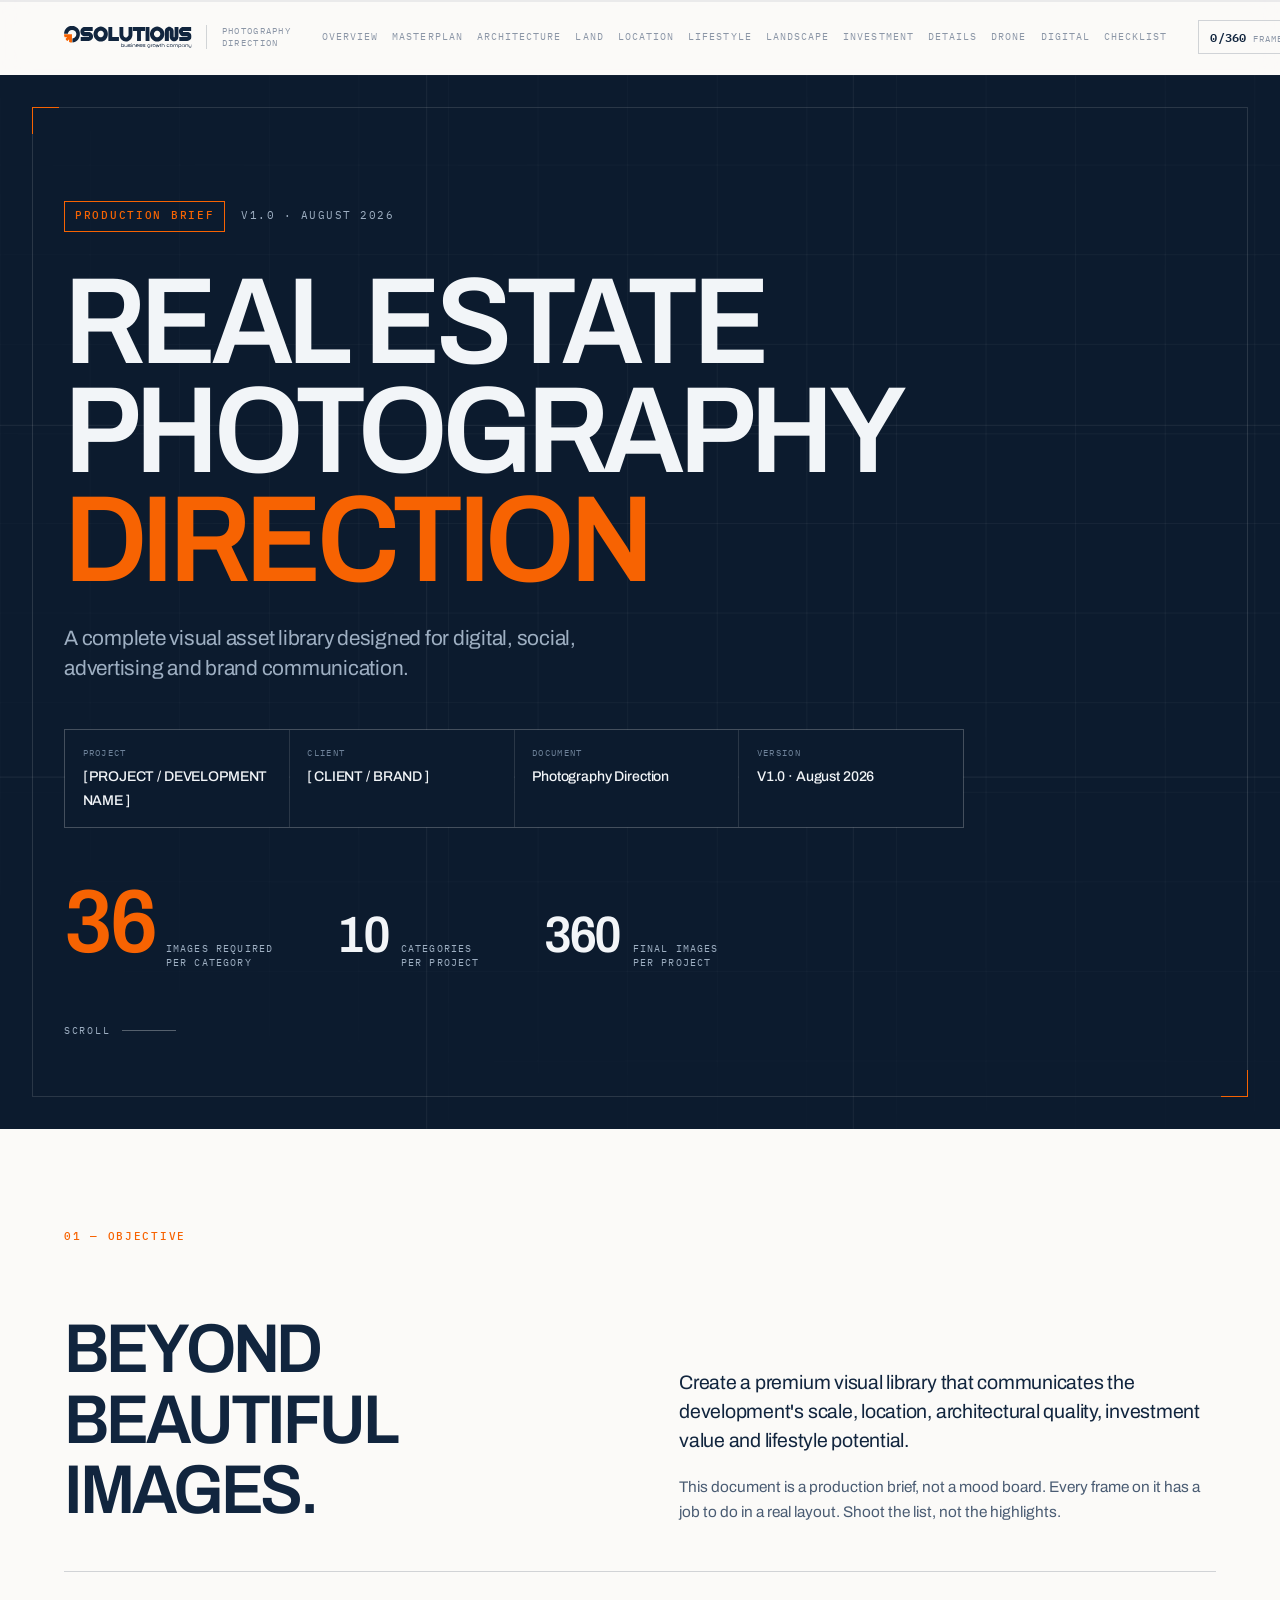
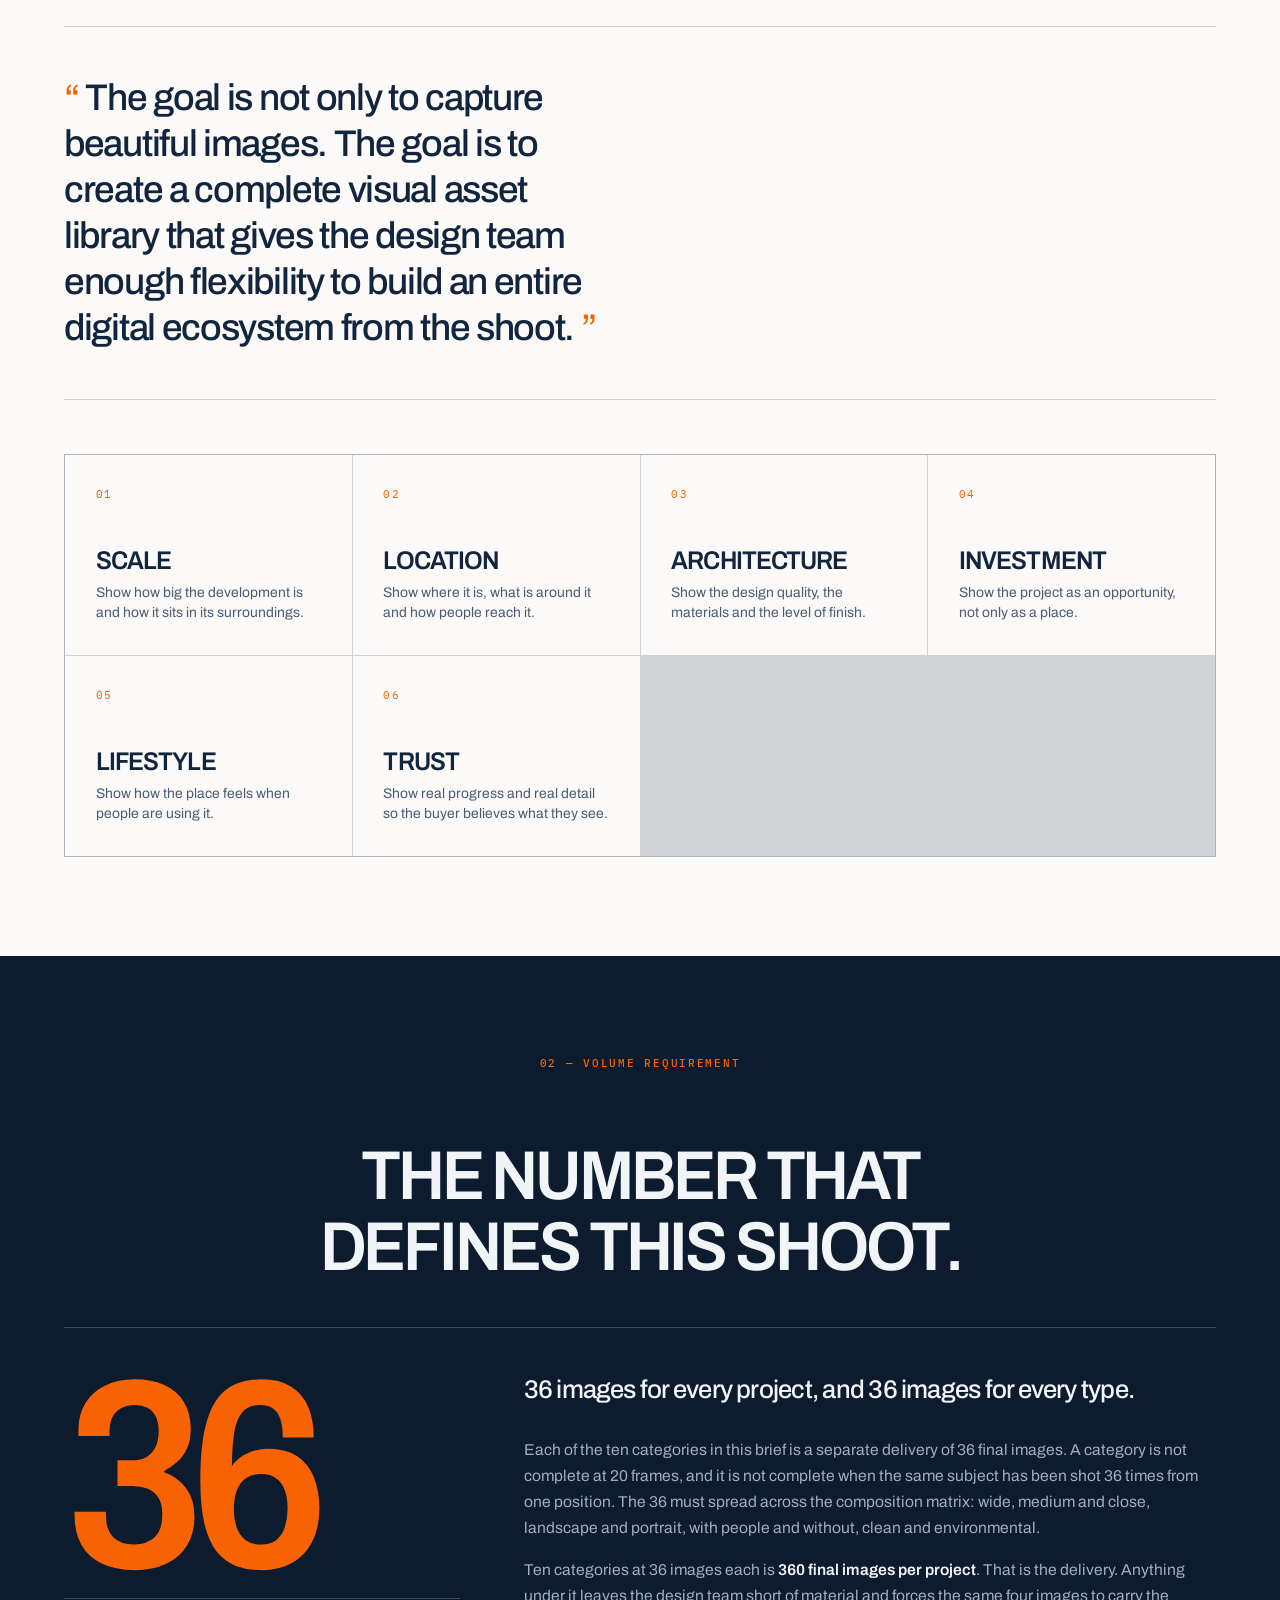
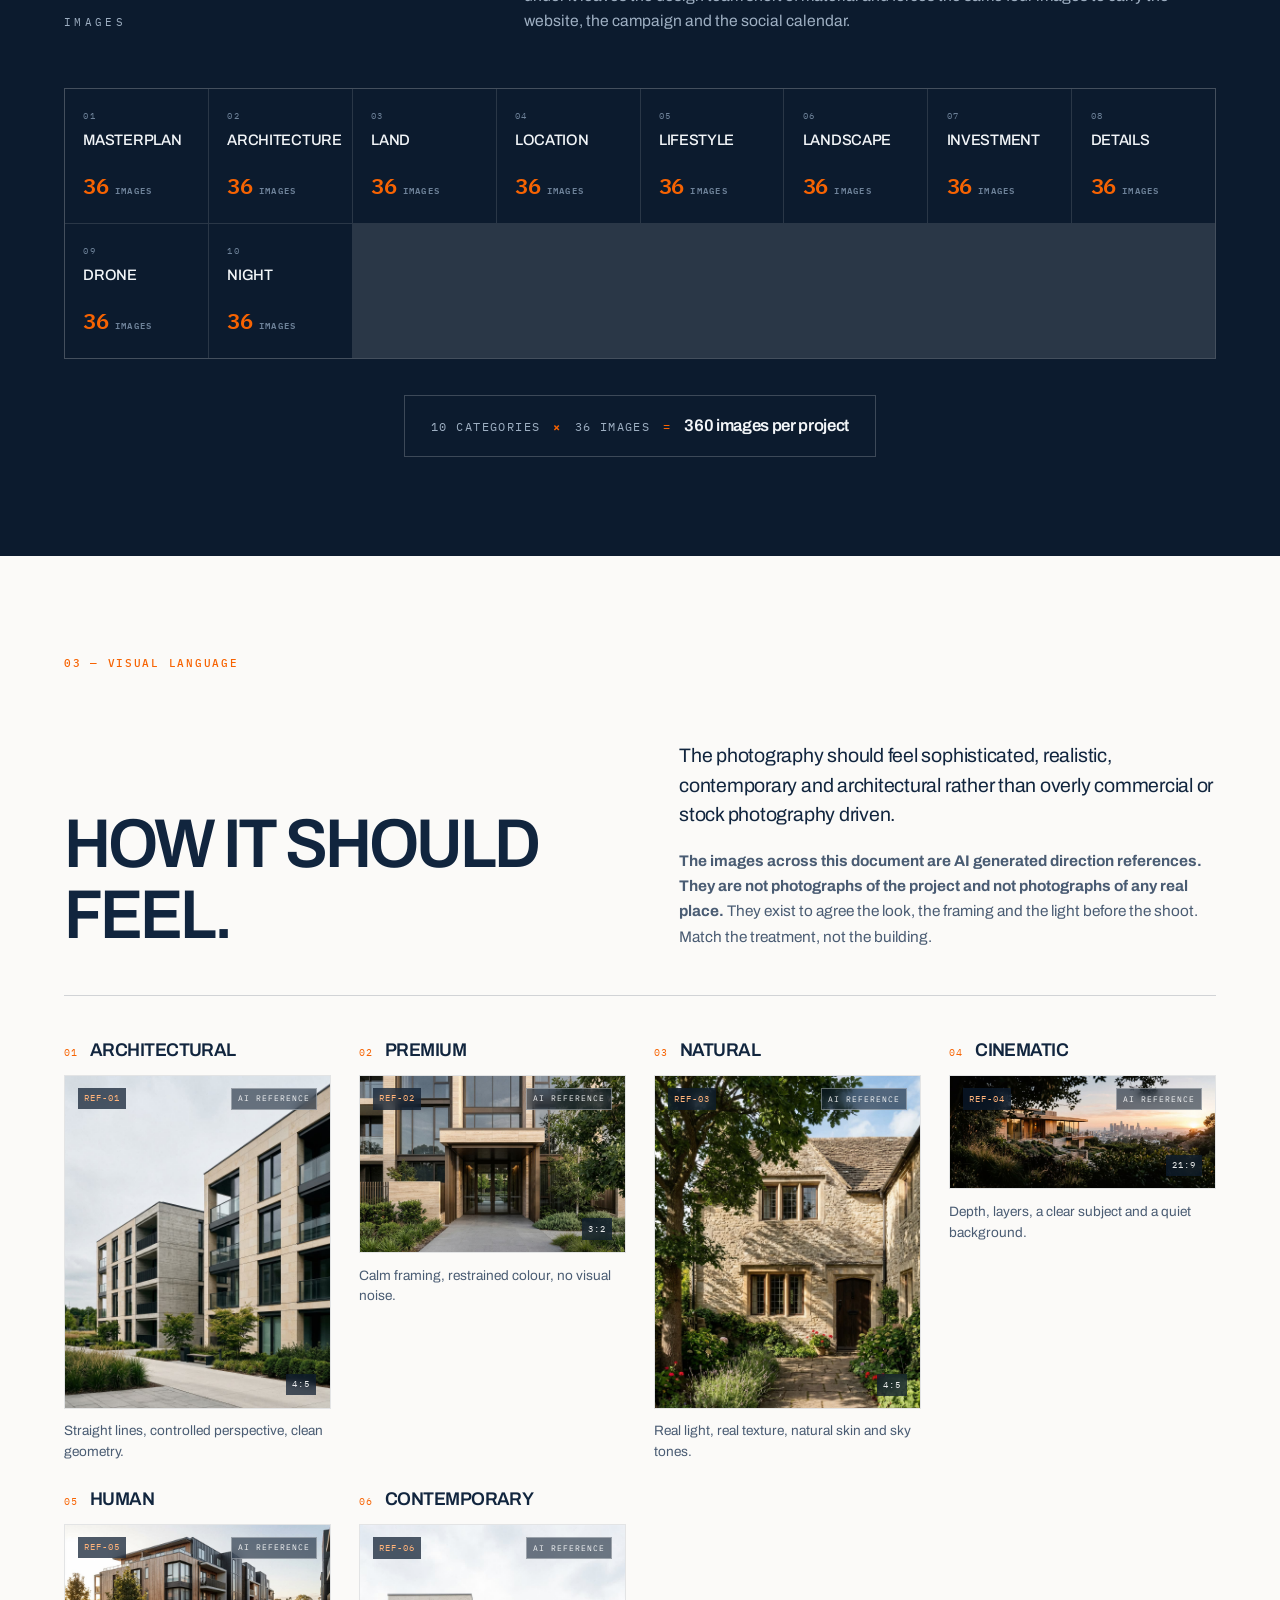
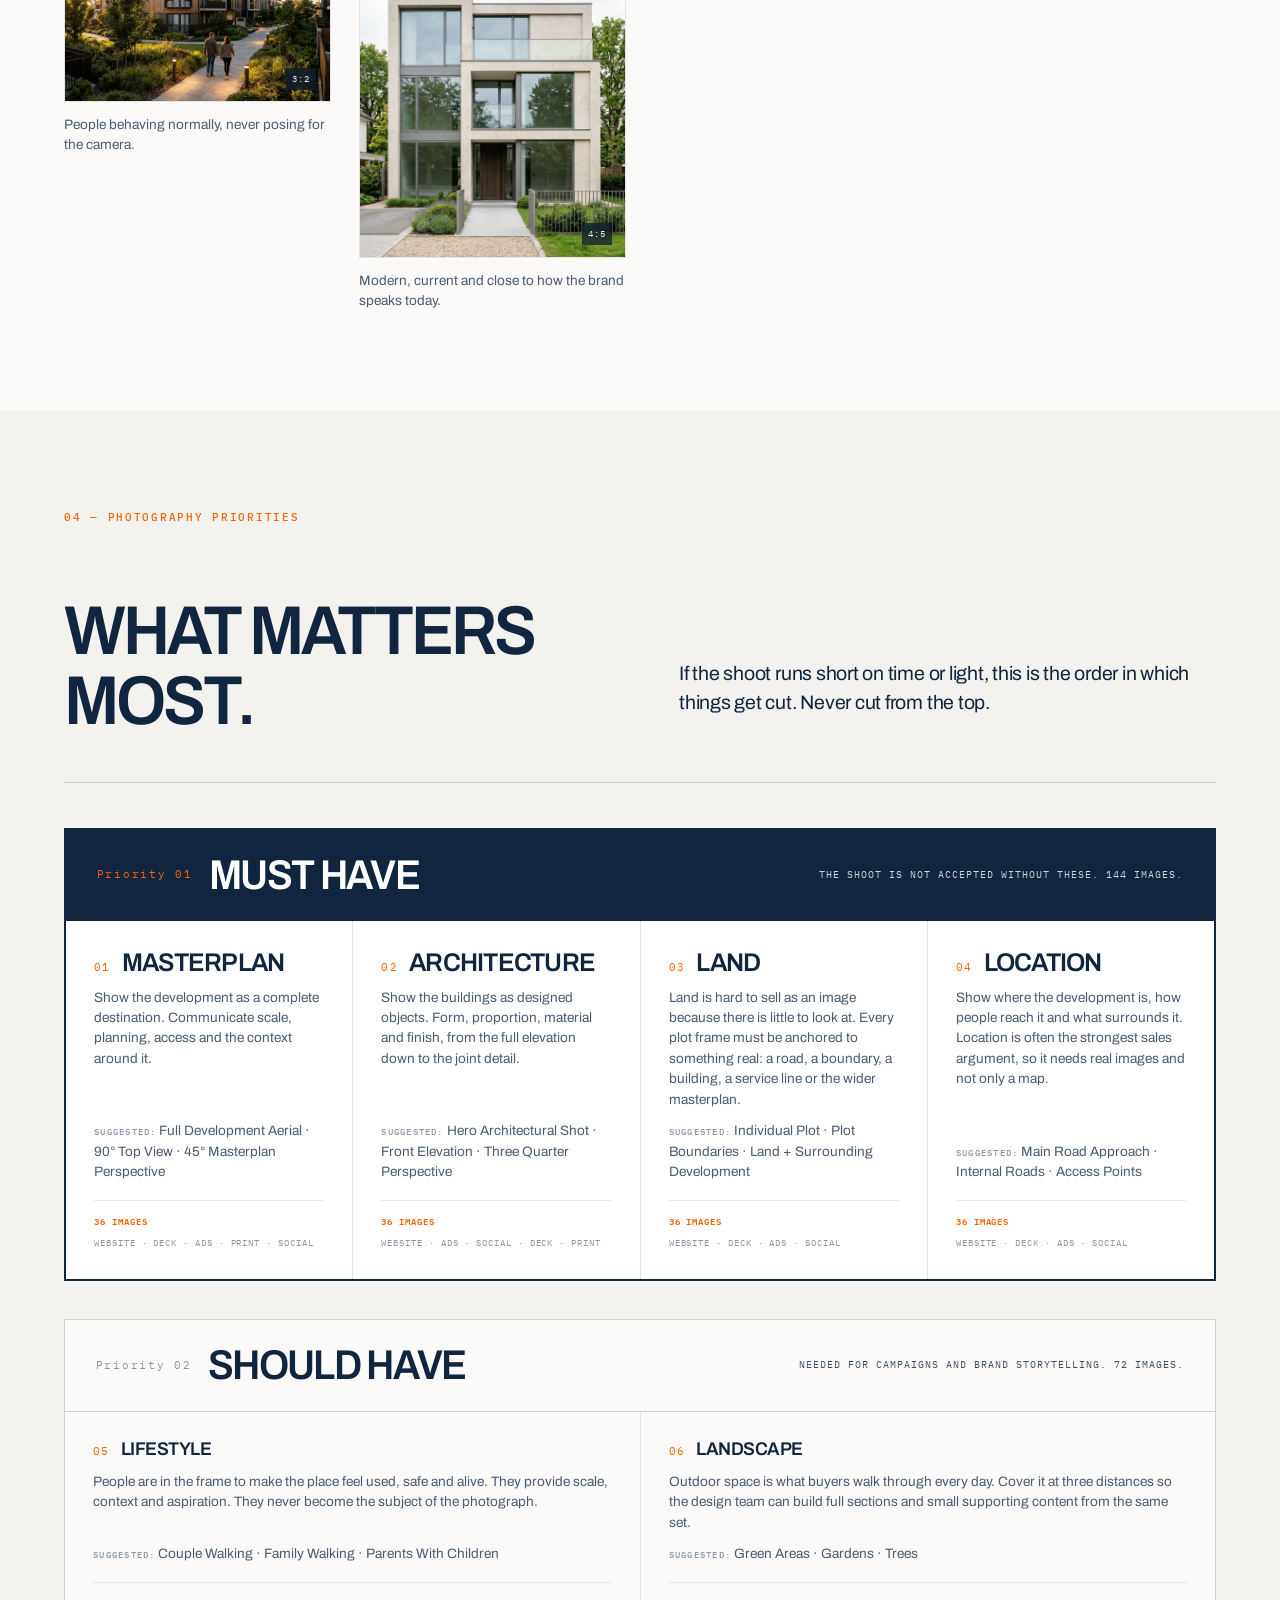
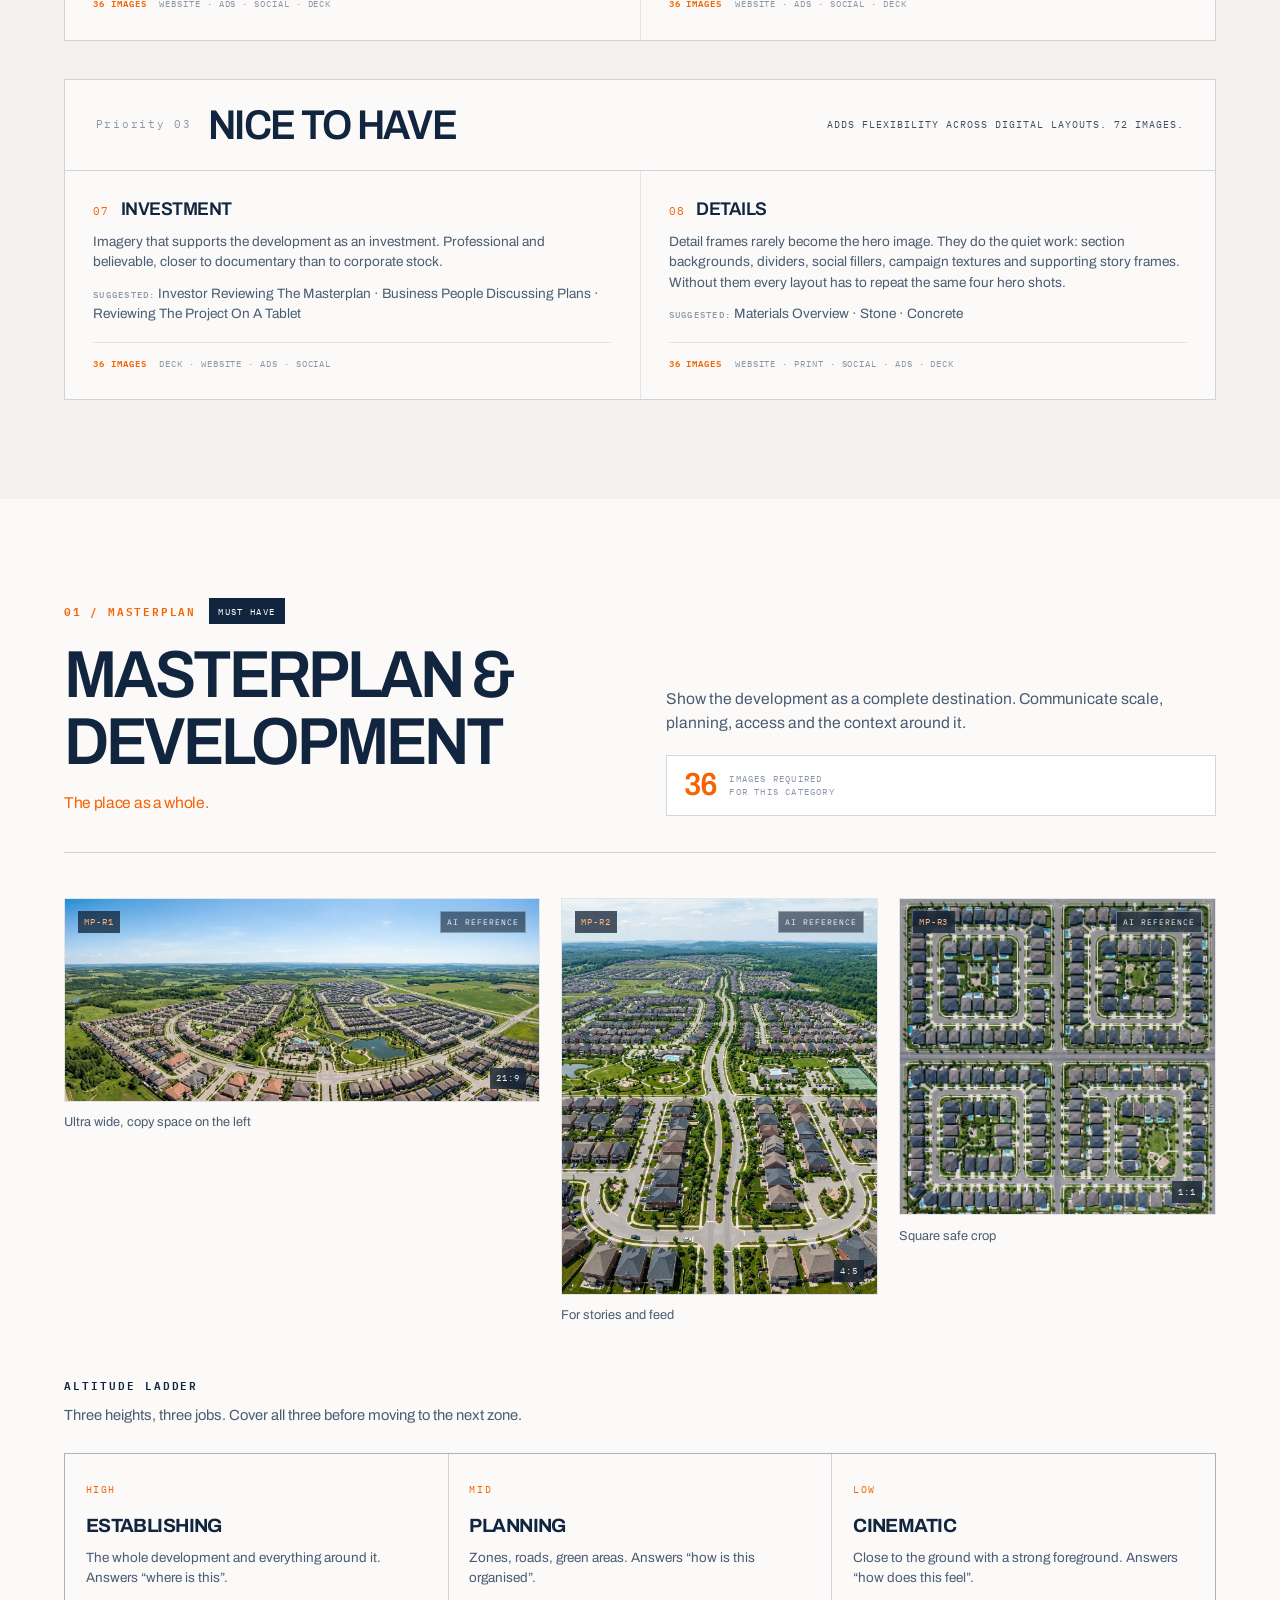
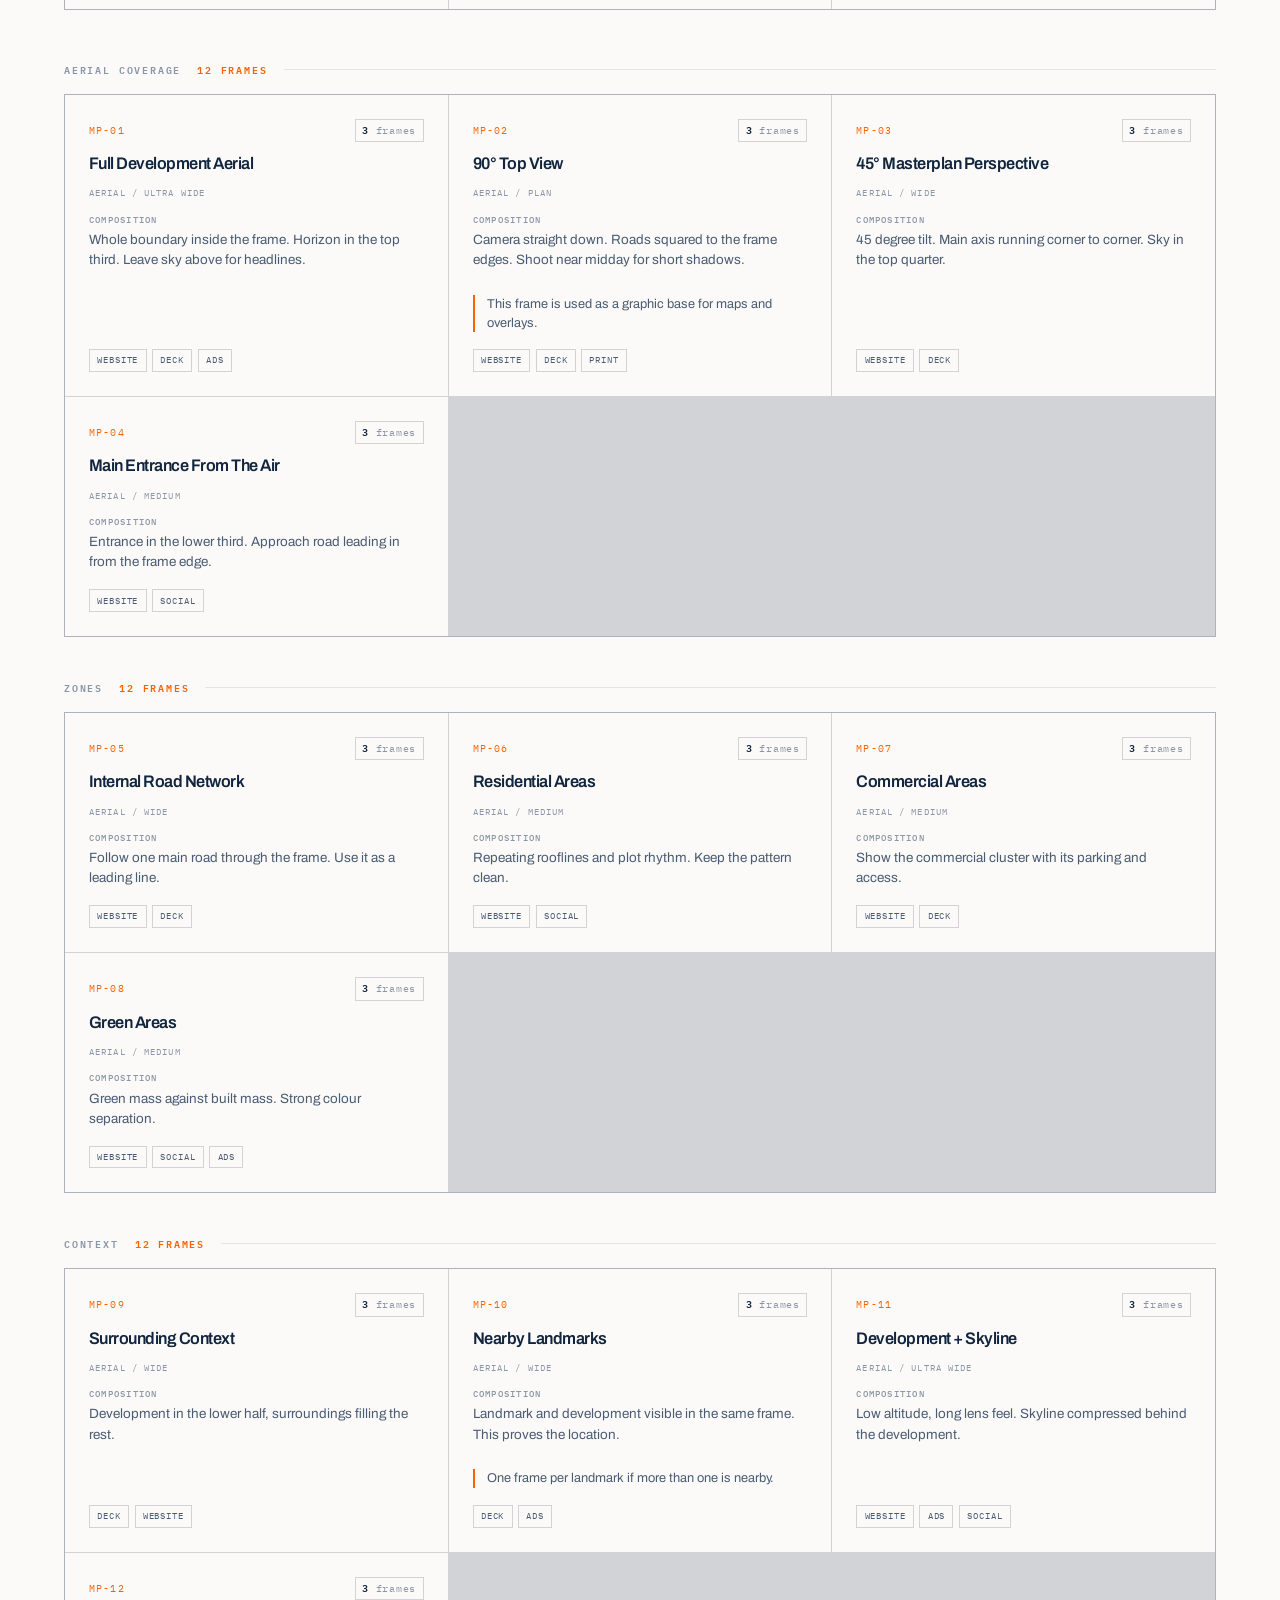
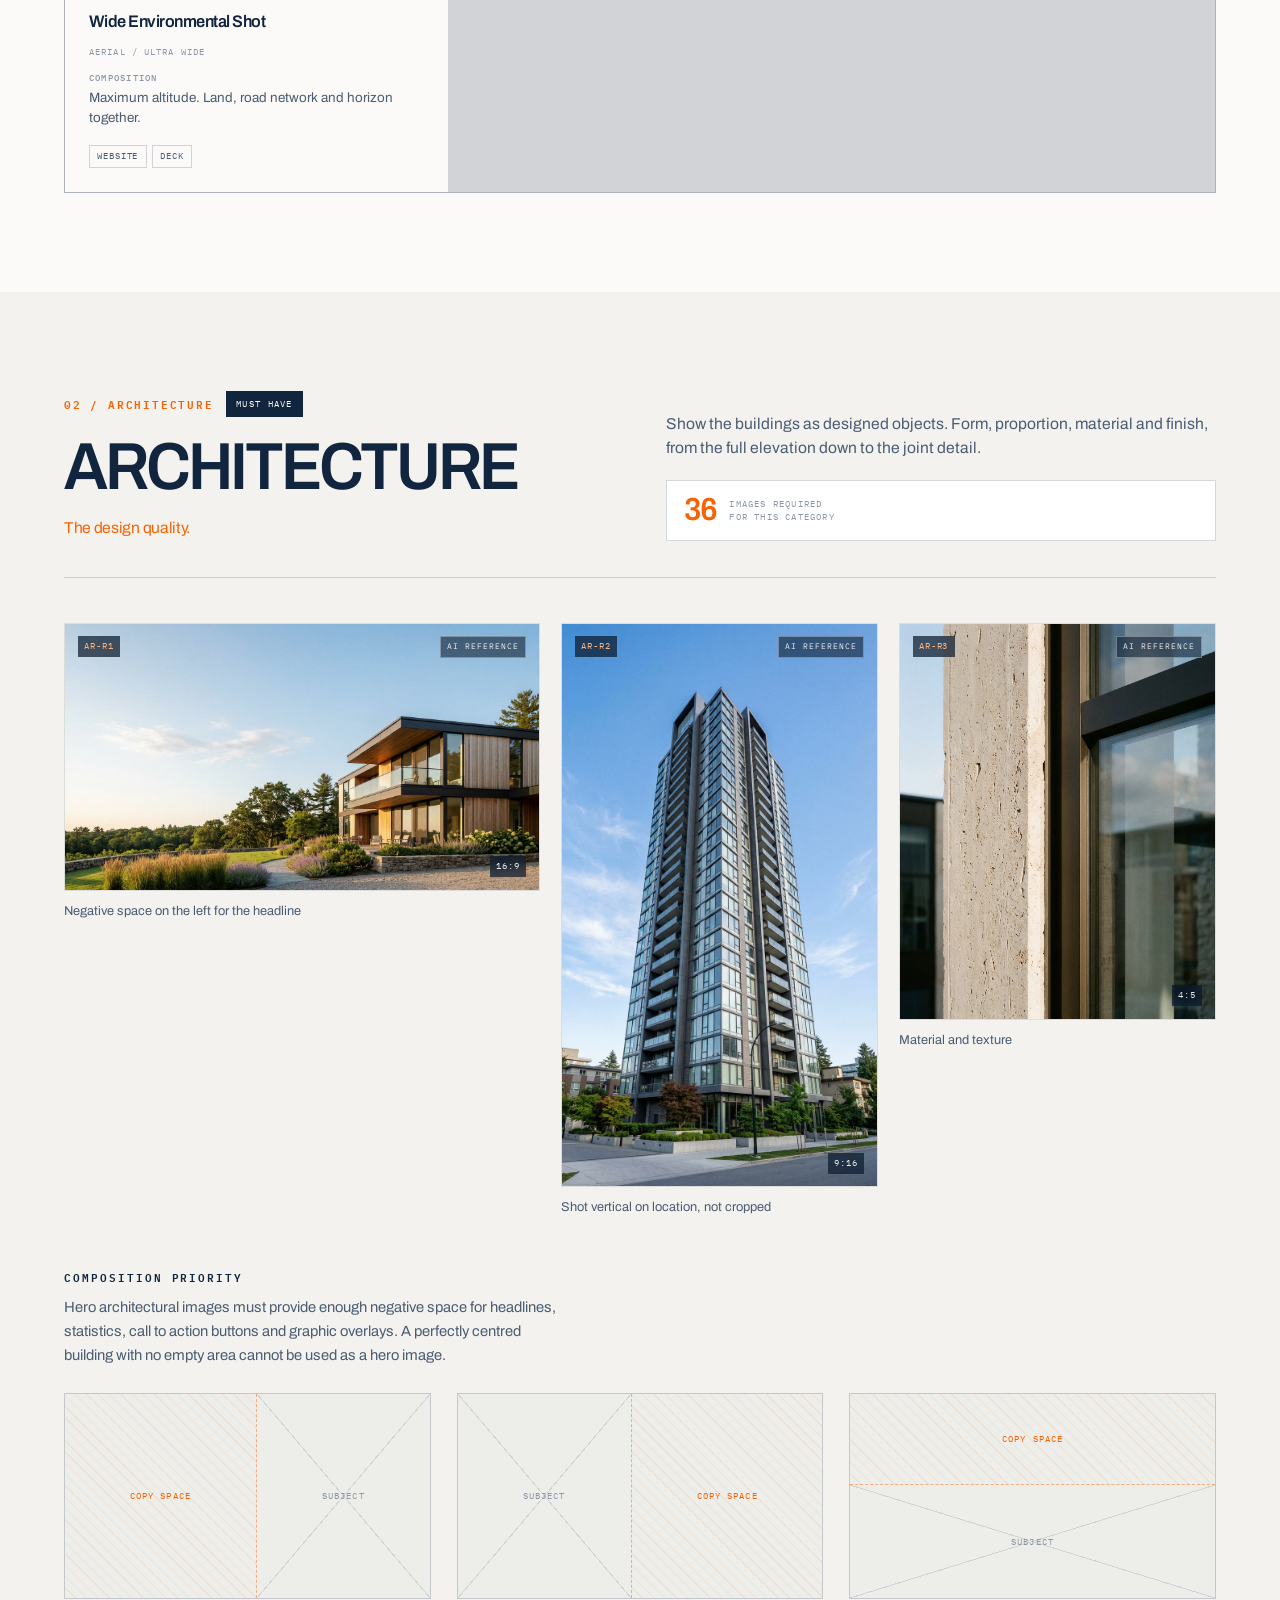
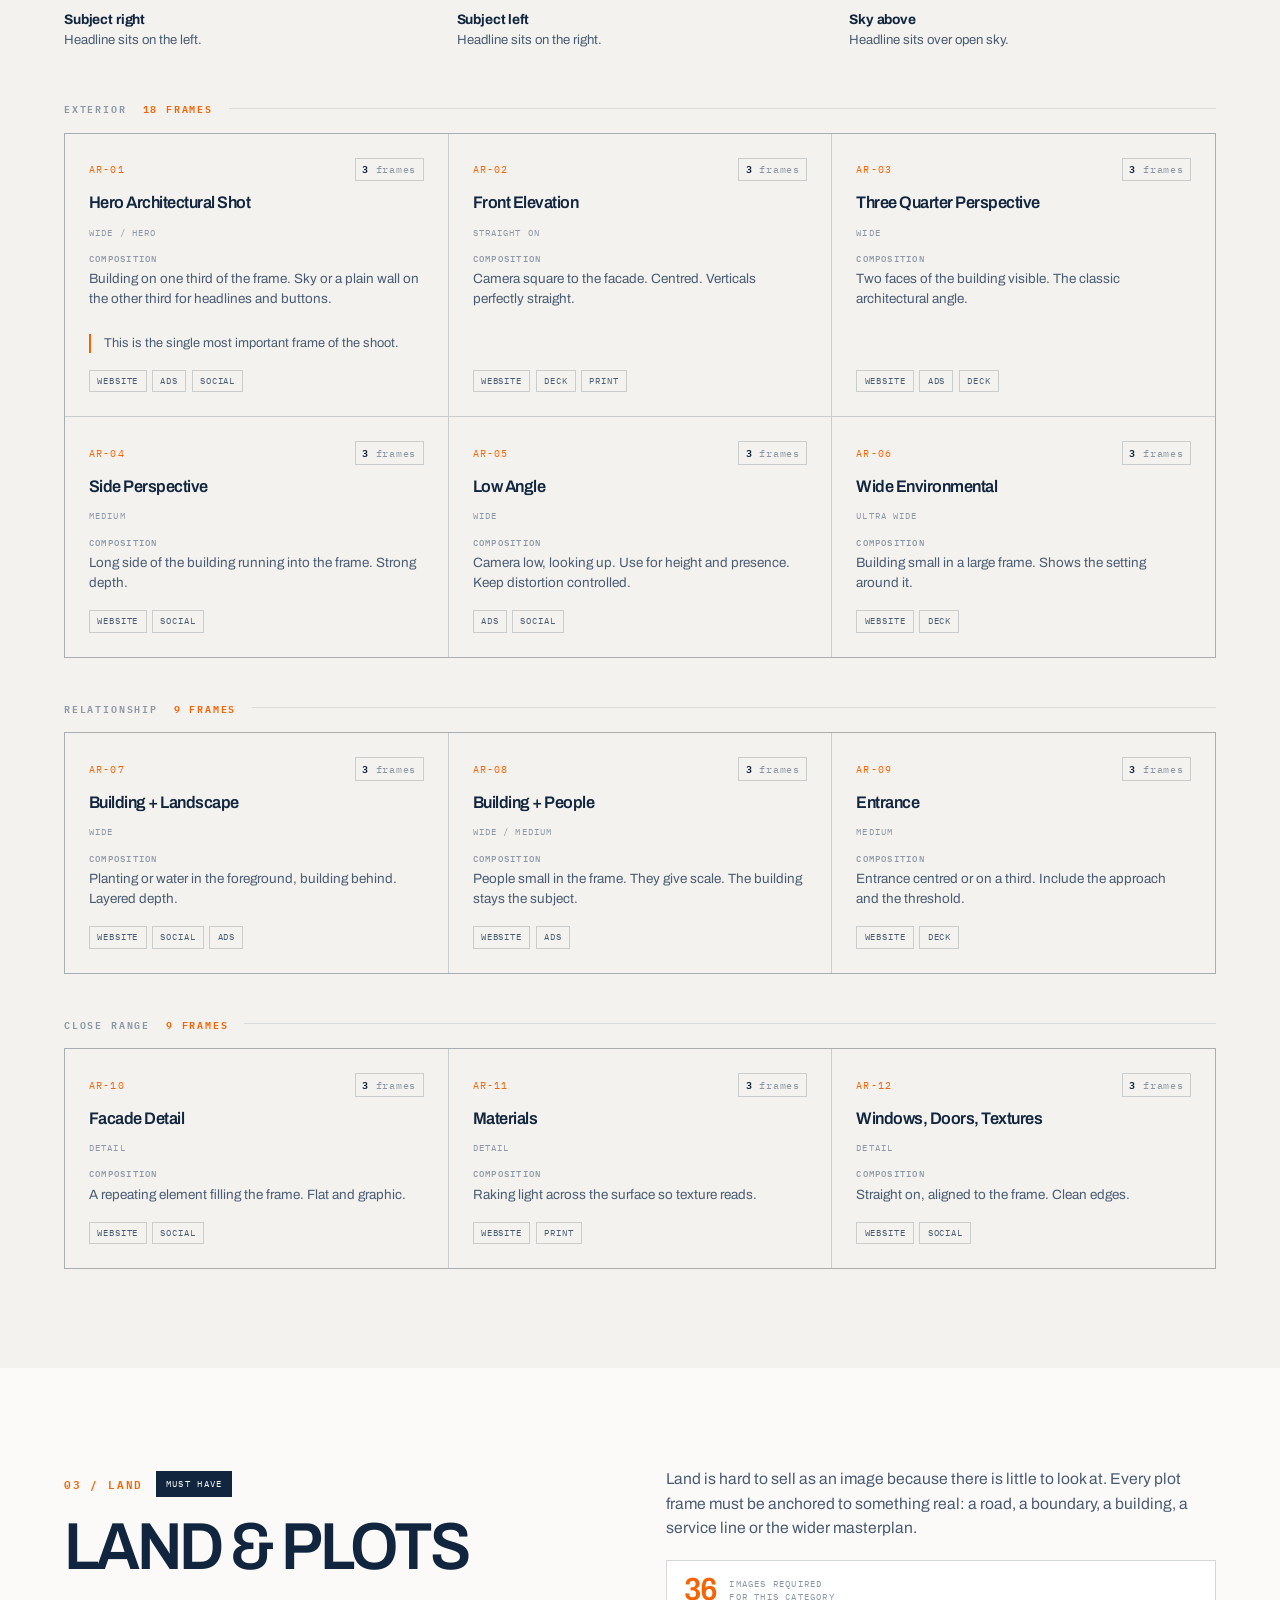
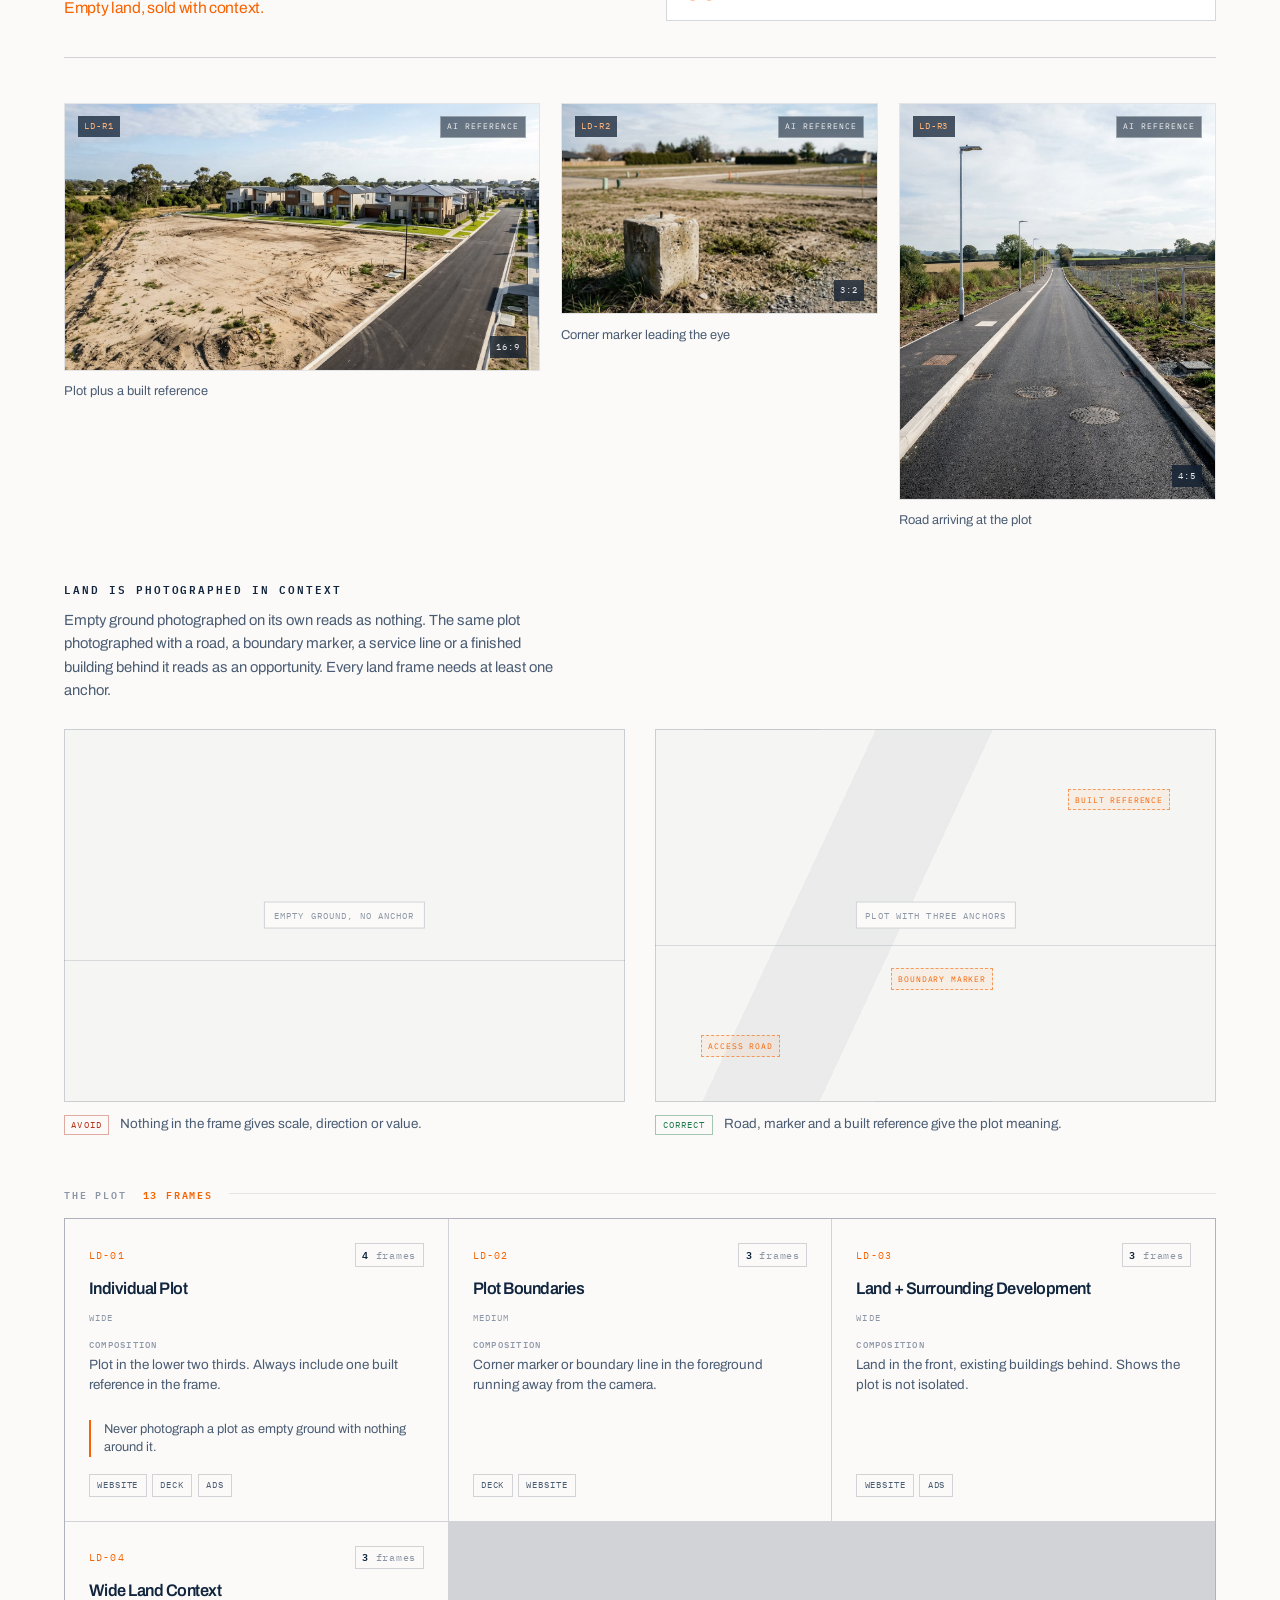
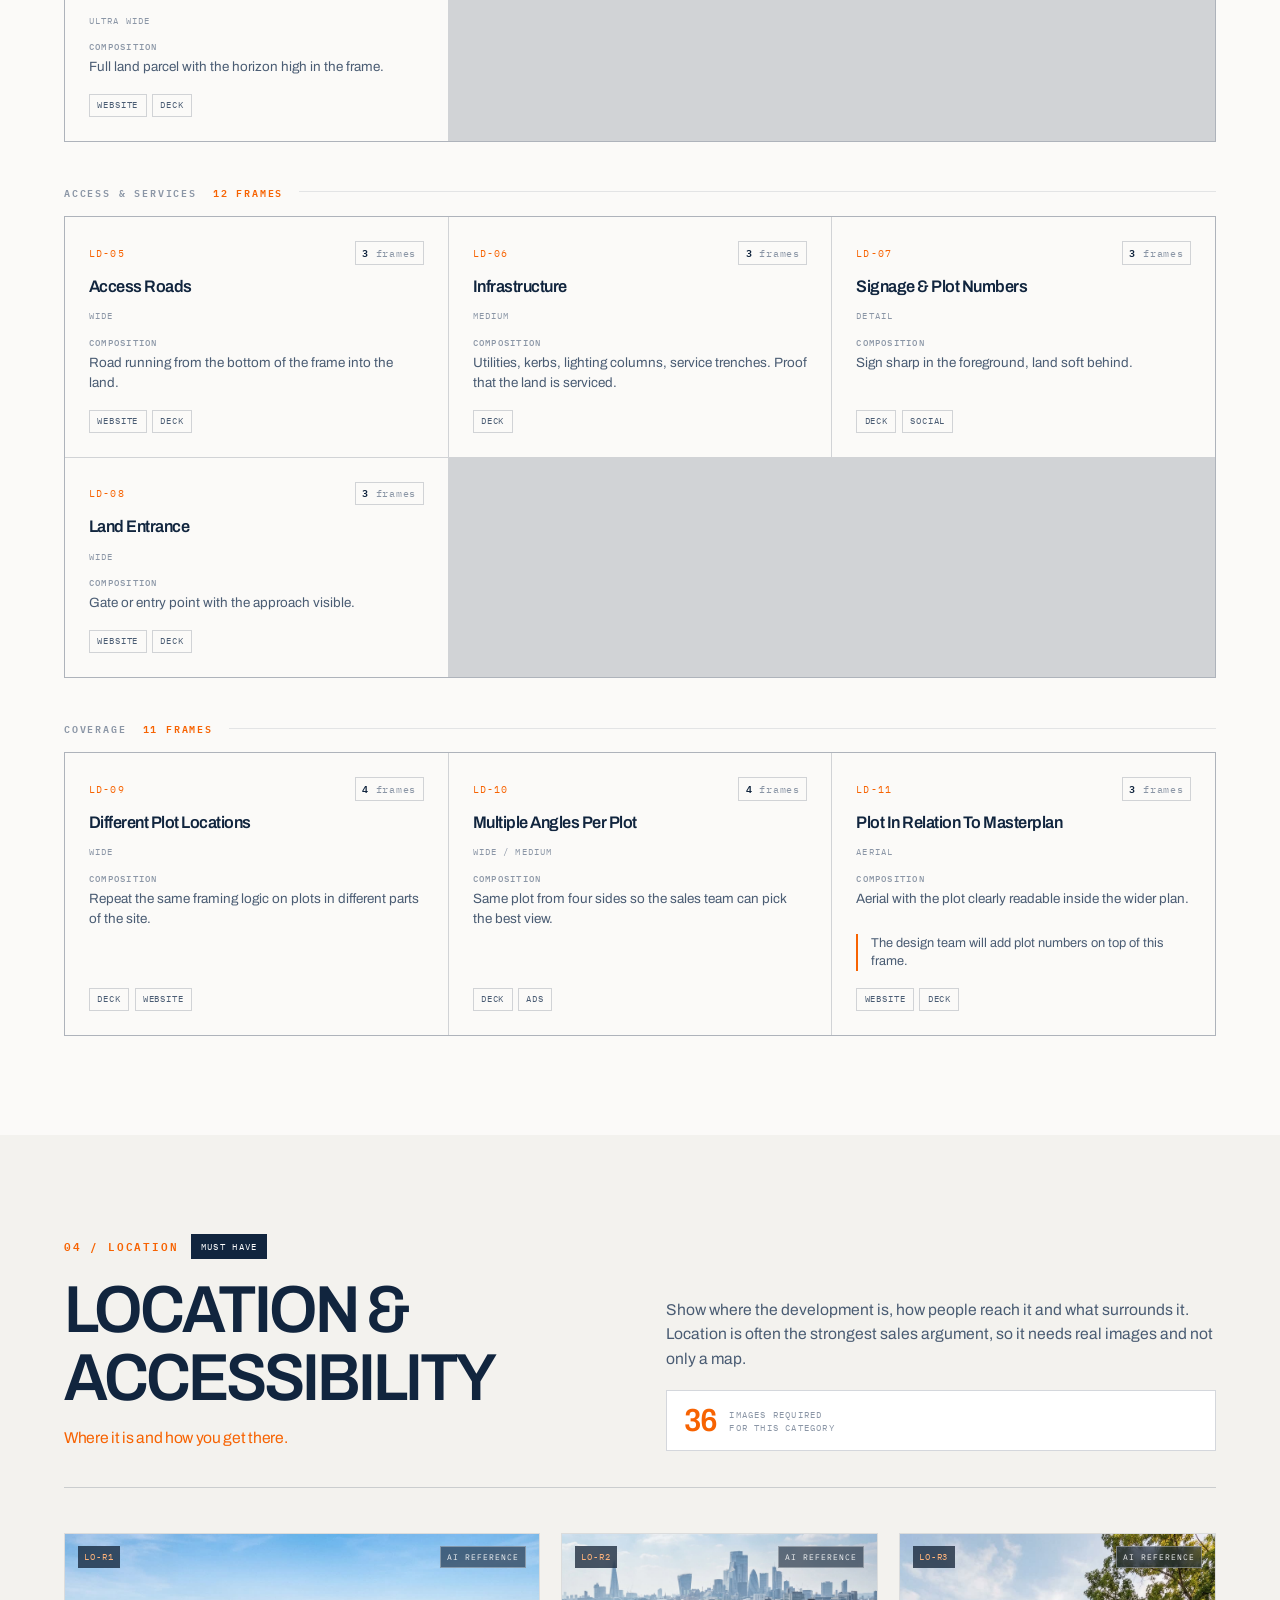
==== commit 41f2967c: "Add 36 AI direction references (Nano Banana 2 + Magnific) Every reference slot now carries an image " ====
--- a/index.html
+++ b/index.html
@@ -222,9 +222,10 @@
           architectural rather than overly commercial or stock photography driven.
         </p>
         <p>
-          Six references sit below. They are placeholders. Replace each one with
-          a real reference image before the shoot so the direction is agreed
-          visually, not only in writing.
+          <strong>The images across this document are AI generated direction
+          references. They are not photographs of the project and not photographs
+          of any real place.</strong> They exist to agree the look, the framing and
+          the light before the shoot. Match the treatment, not the building.
         </p>
       </div>
     </header>
--- a/assets/css/main.css
+++ b/assets/css/main.css
@@ -429,6 +429,26 @@
 .frame__box--img { background: none; border-color: var(--line); }
 .frame__box--img::before { display: none; }
 .frame__box--img img { width: 100%; height: 100%; object-fit: cover; }
+
+/* Labels sitting on top of a photo need their own contrast. */
+.frame__code--on, .frame__ratio--on {
+  padding: .22rem .4rem;
+  background: rgba(12, 27, 46, .72);
+  backdrop-filter: blur(4px);
+  -webkit-backdrop-filter: blur(4px);
+}
+.frame__code--on { color: #FFB37A; }
+.frame__ratio--on { color: rgba(255, 255, 255, .9); }
+
+/* Every generated image is labelled so it is never mistaken for the project. */
+.frame__ai {
+  position: absolute; z-index: 1; top: 12px; right: 13px;
+  font-family: var(--mono); font-size: .5rem; letter-spacing: .12em;
+  text-transform: uppercase; color: rgba(255, 255, 255, .92);
+  padding: .22rem .4rem; border: 1px solid rgba(255, 255, 255, .34);
+  background: rgba(12, 27, 46, .58);
+  backdrop-filter: blur(4px); -webkit-backdrop-filter: blur(4px);
+}
 
 .refstrip {
   display: grid; grid-template-columns: 1.5fr 1fr 1fr;
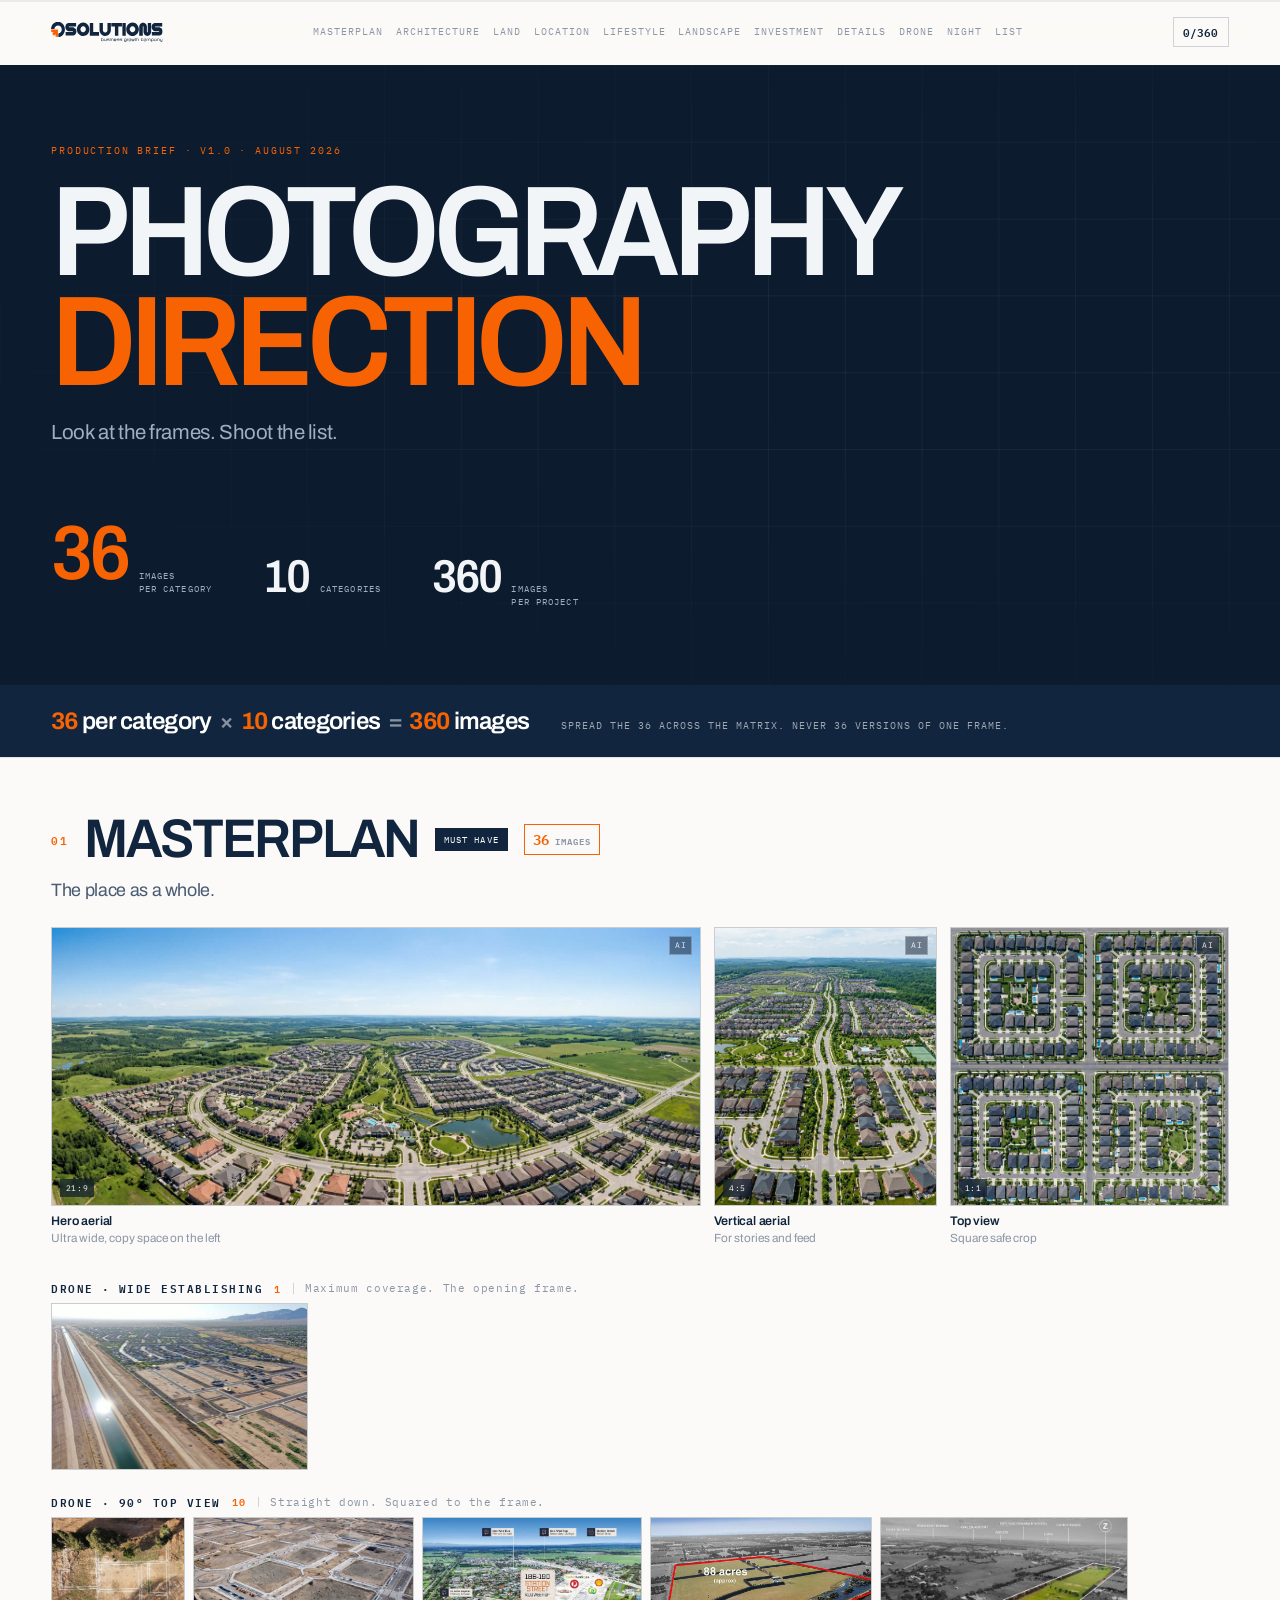
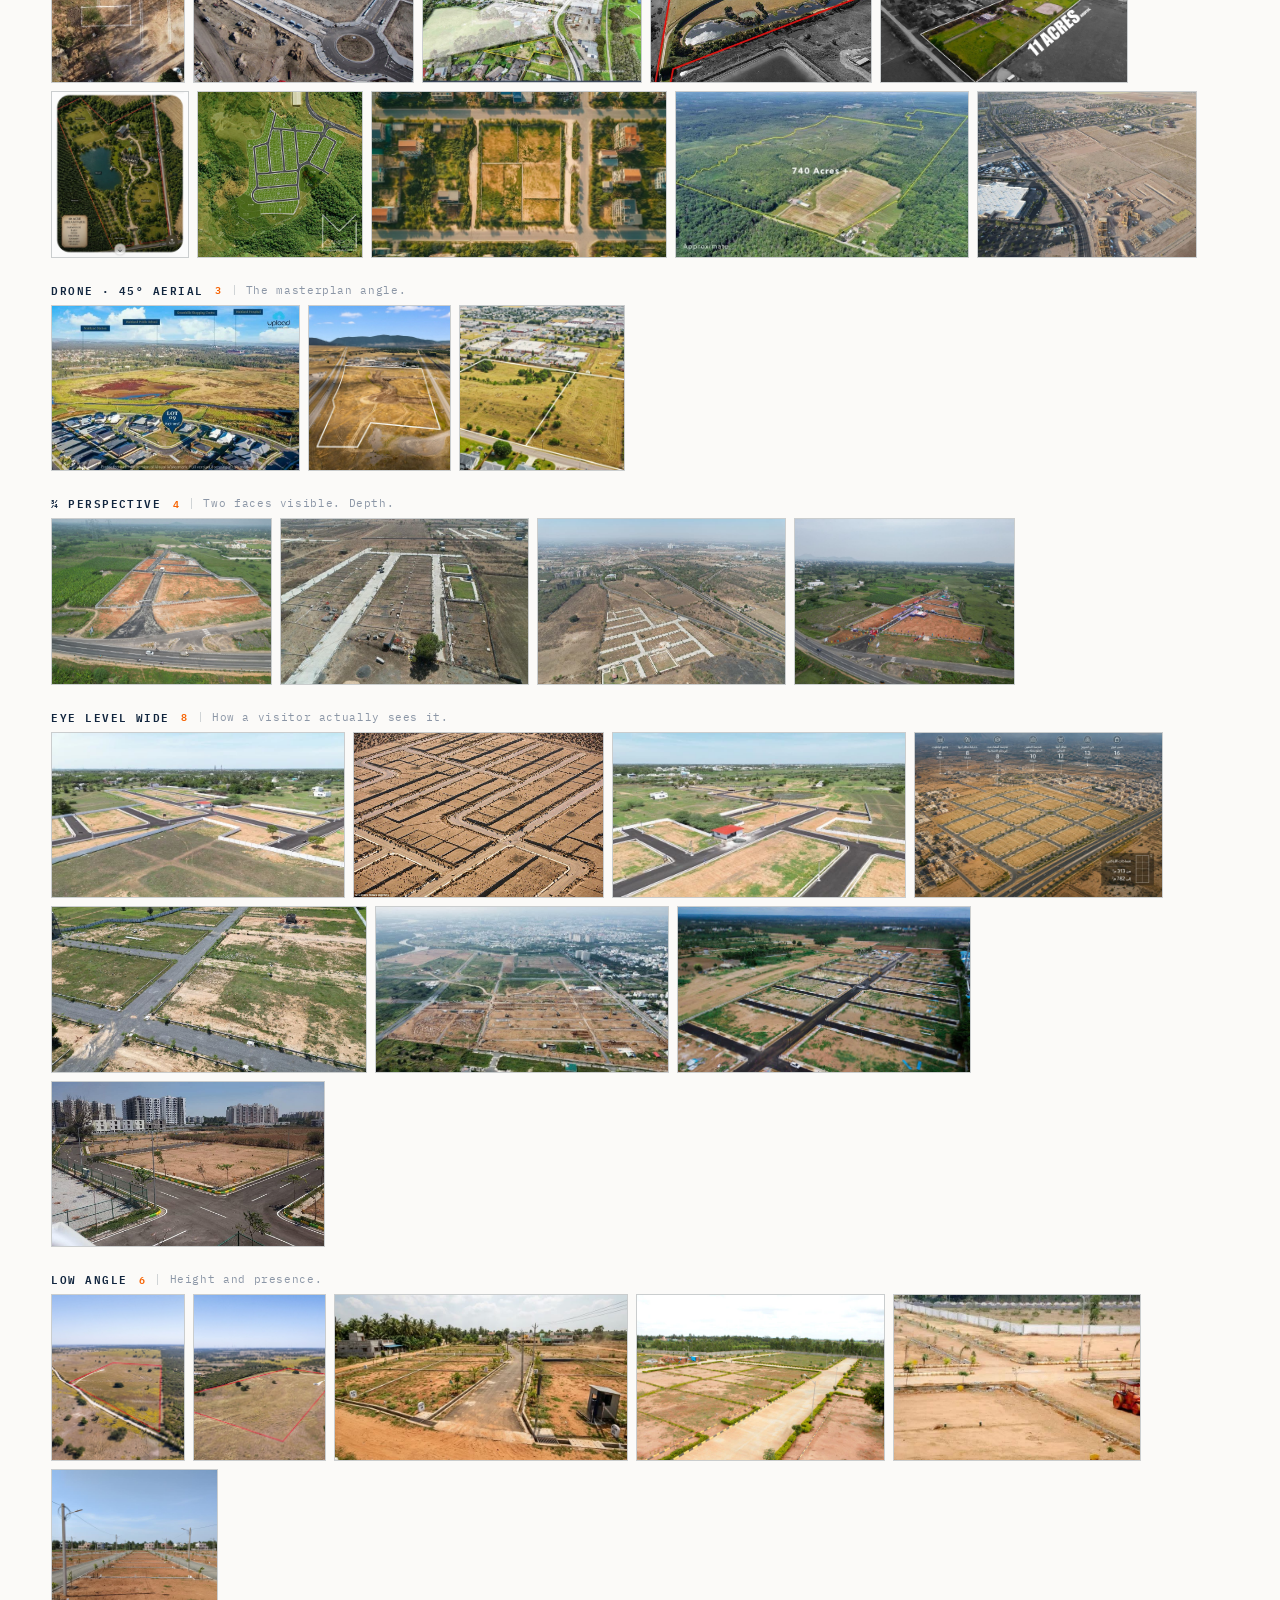
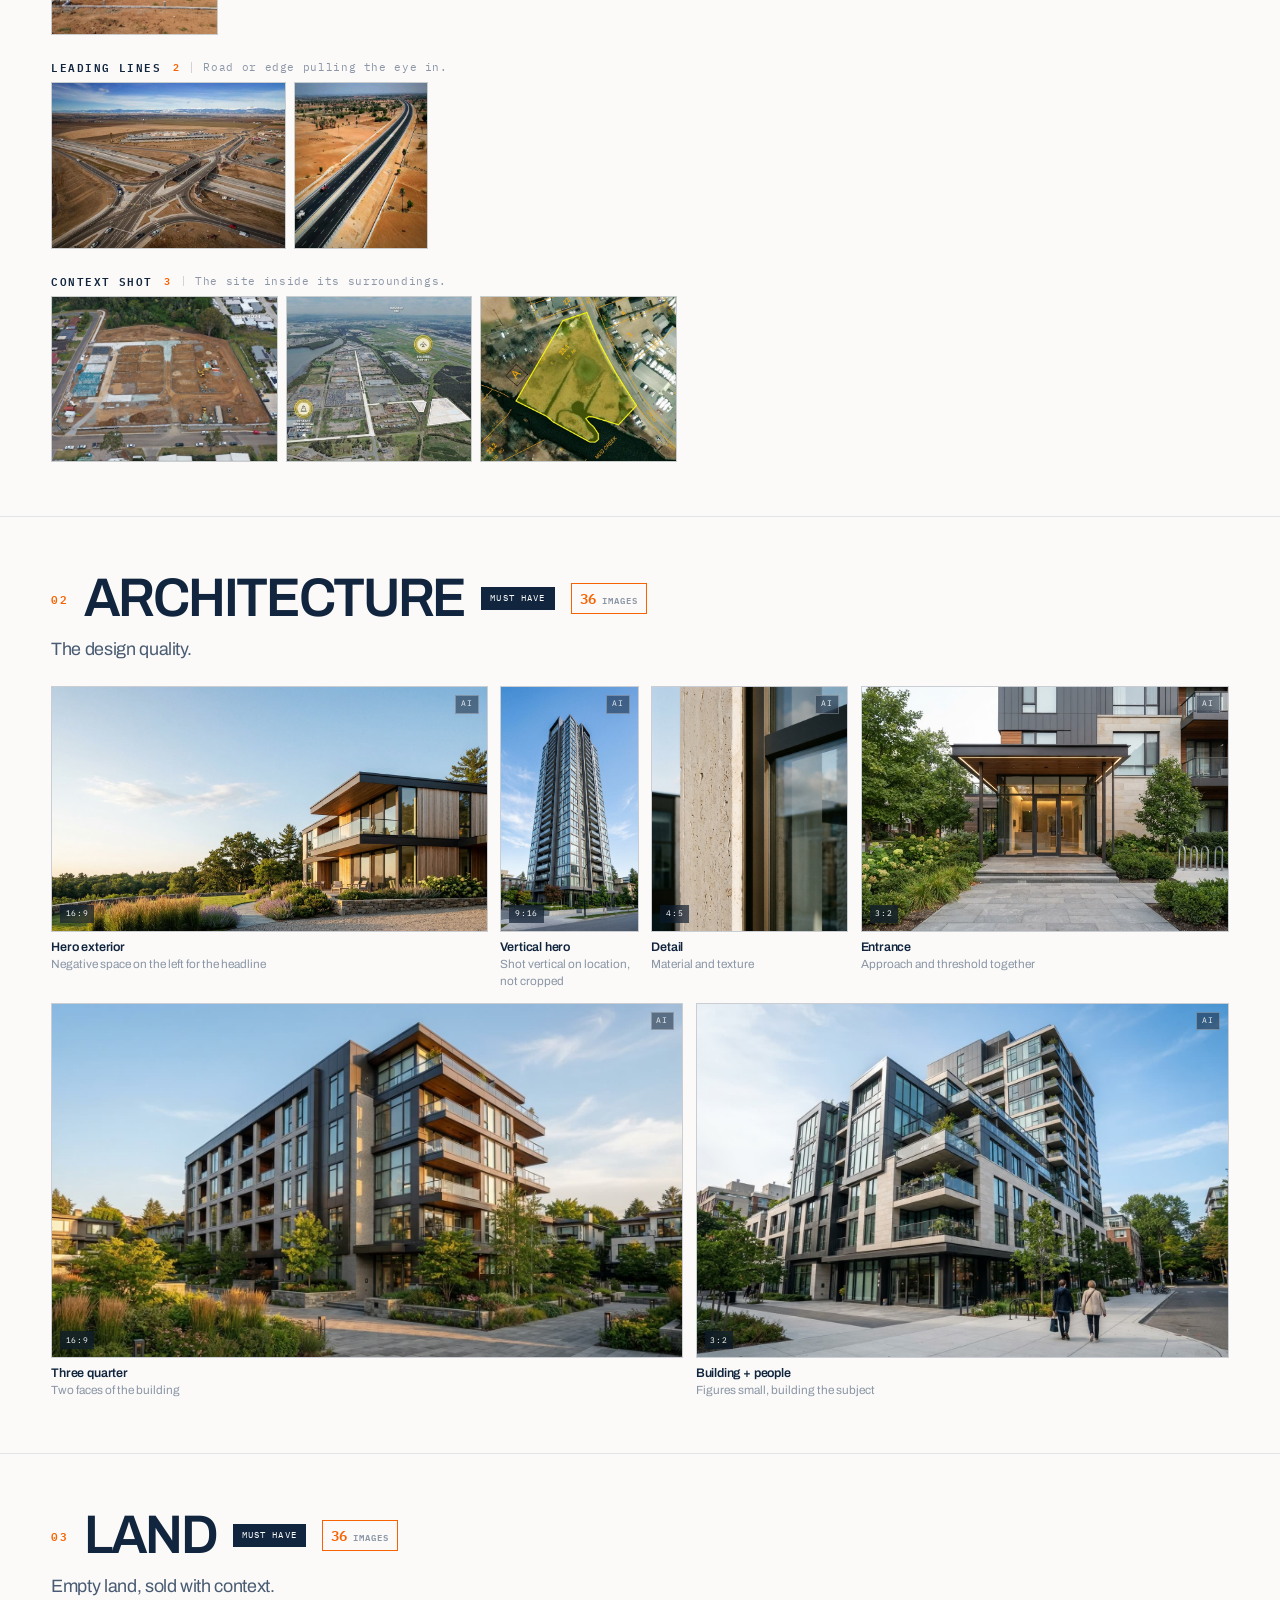
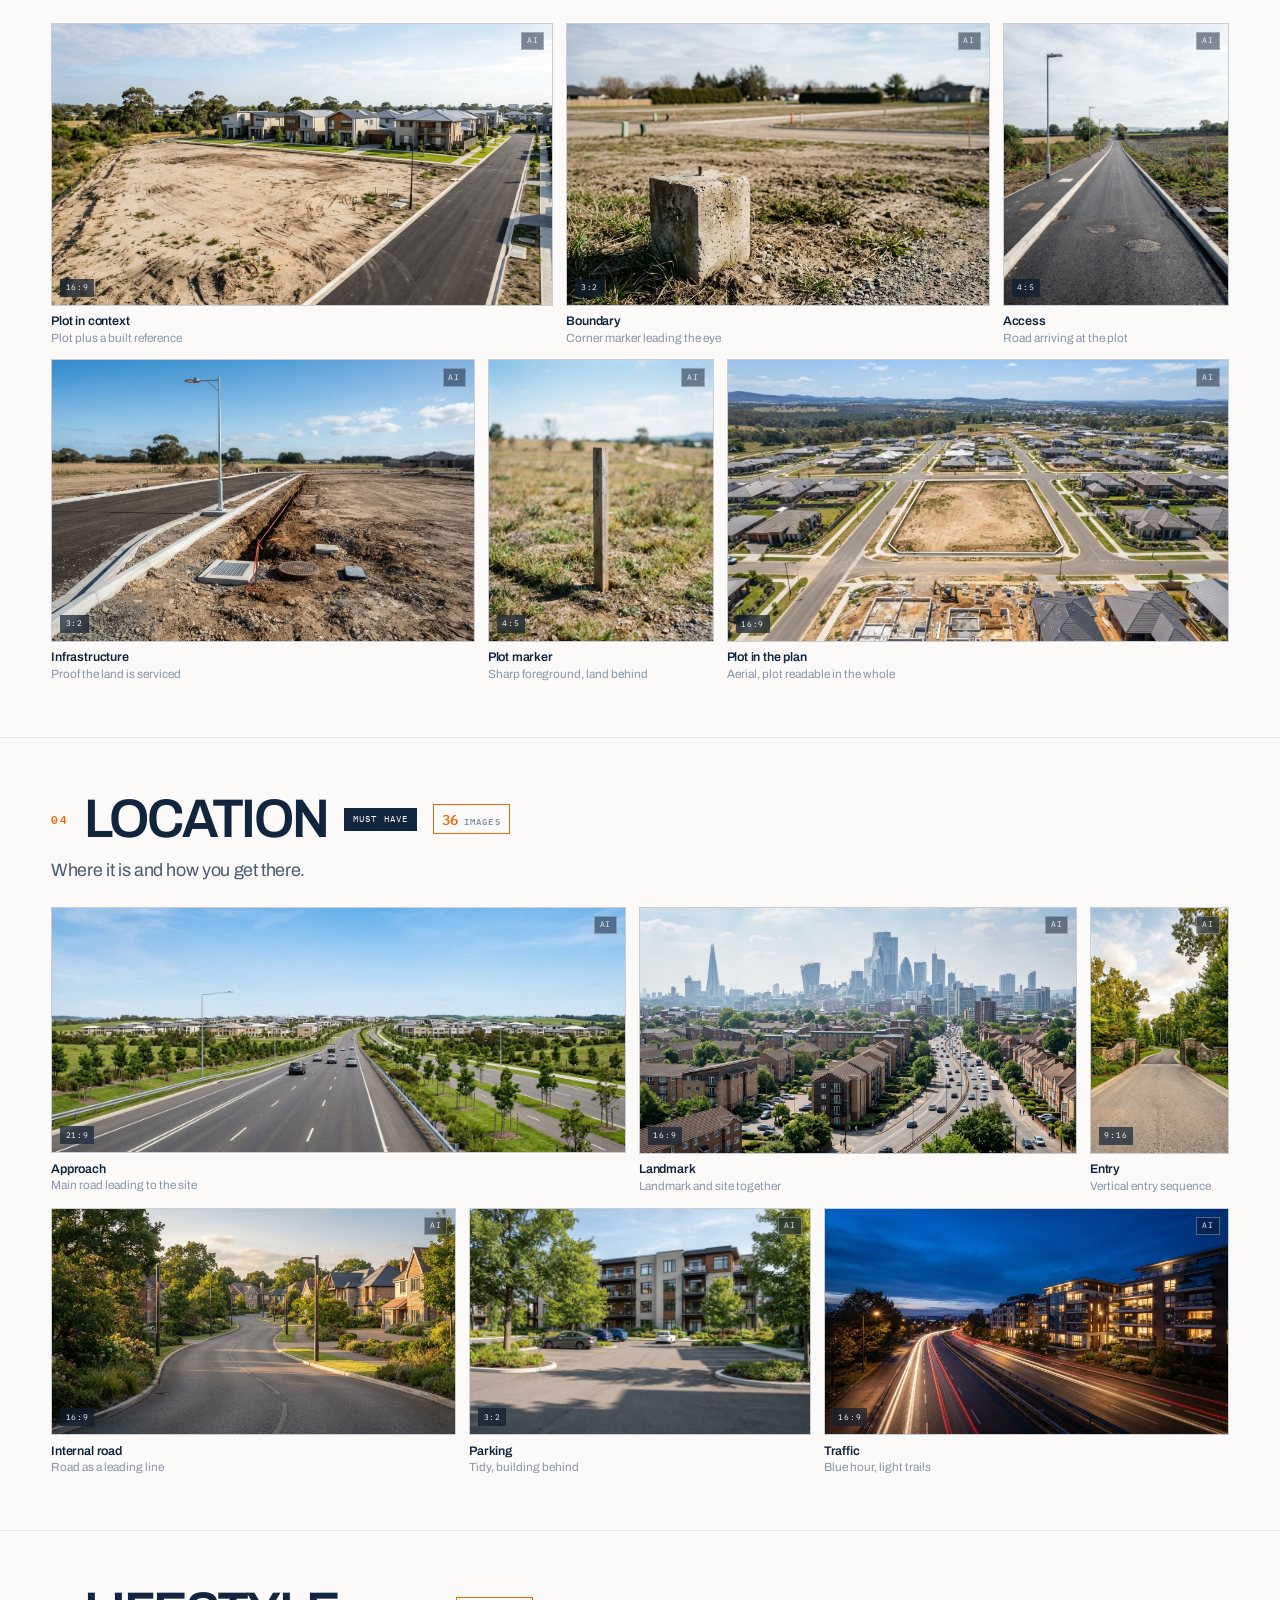
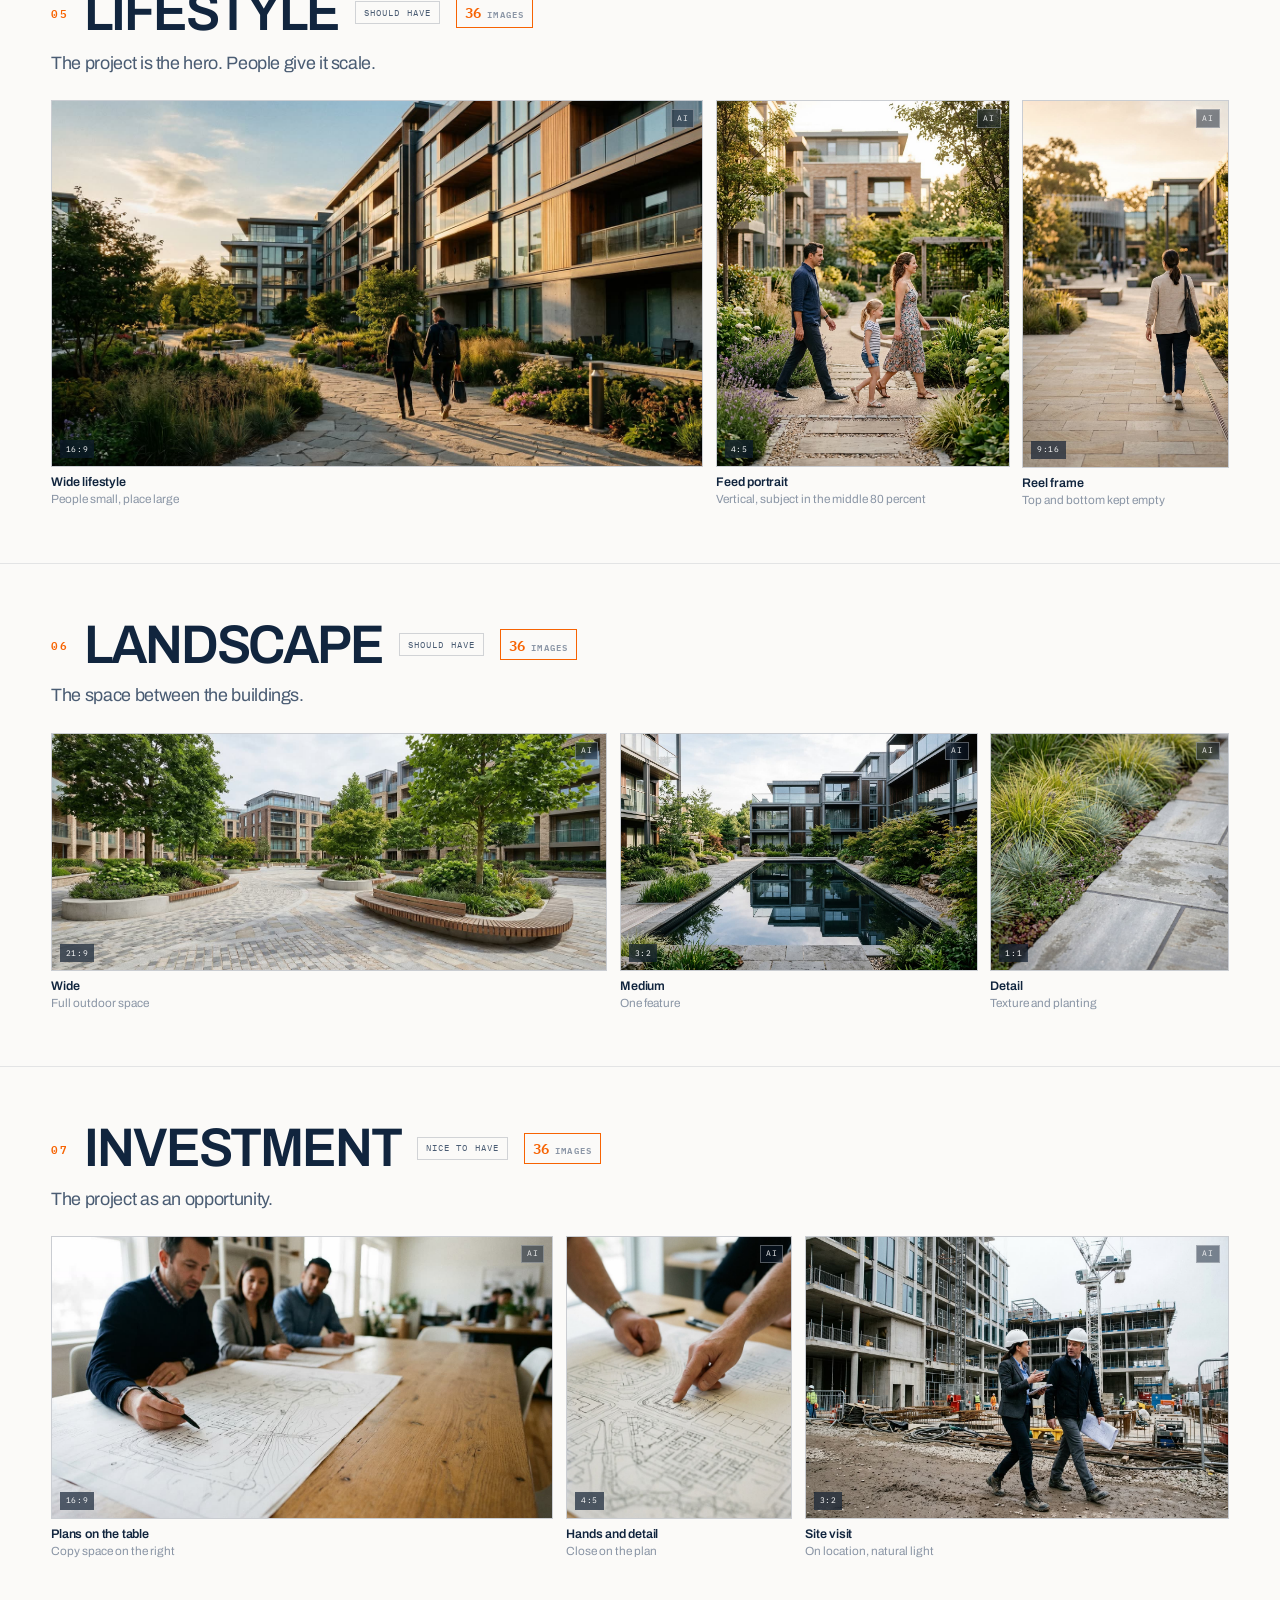
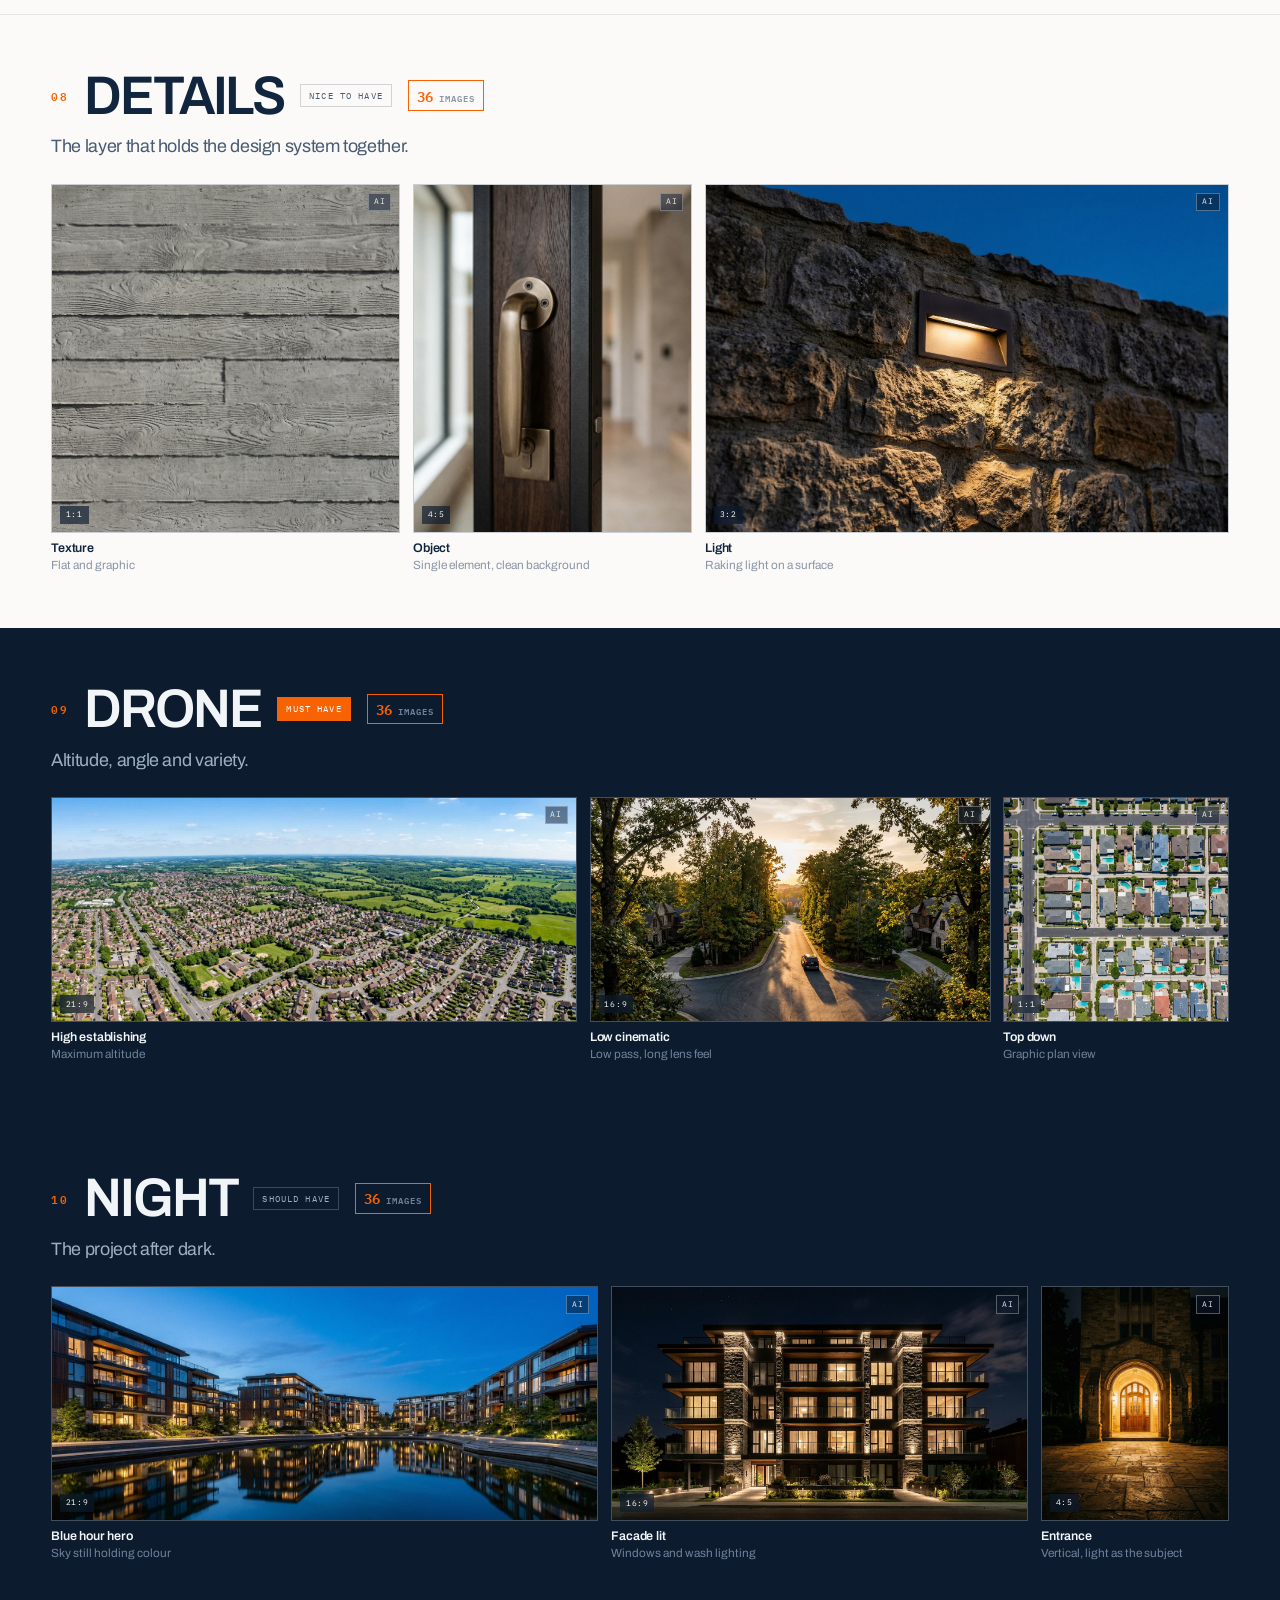
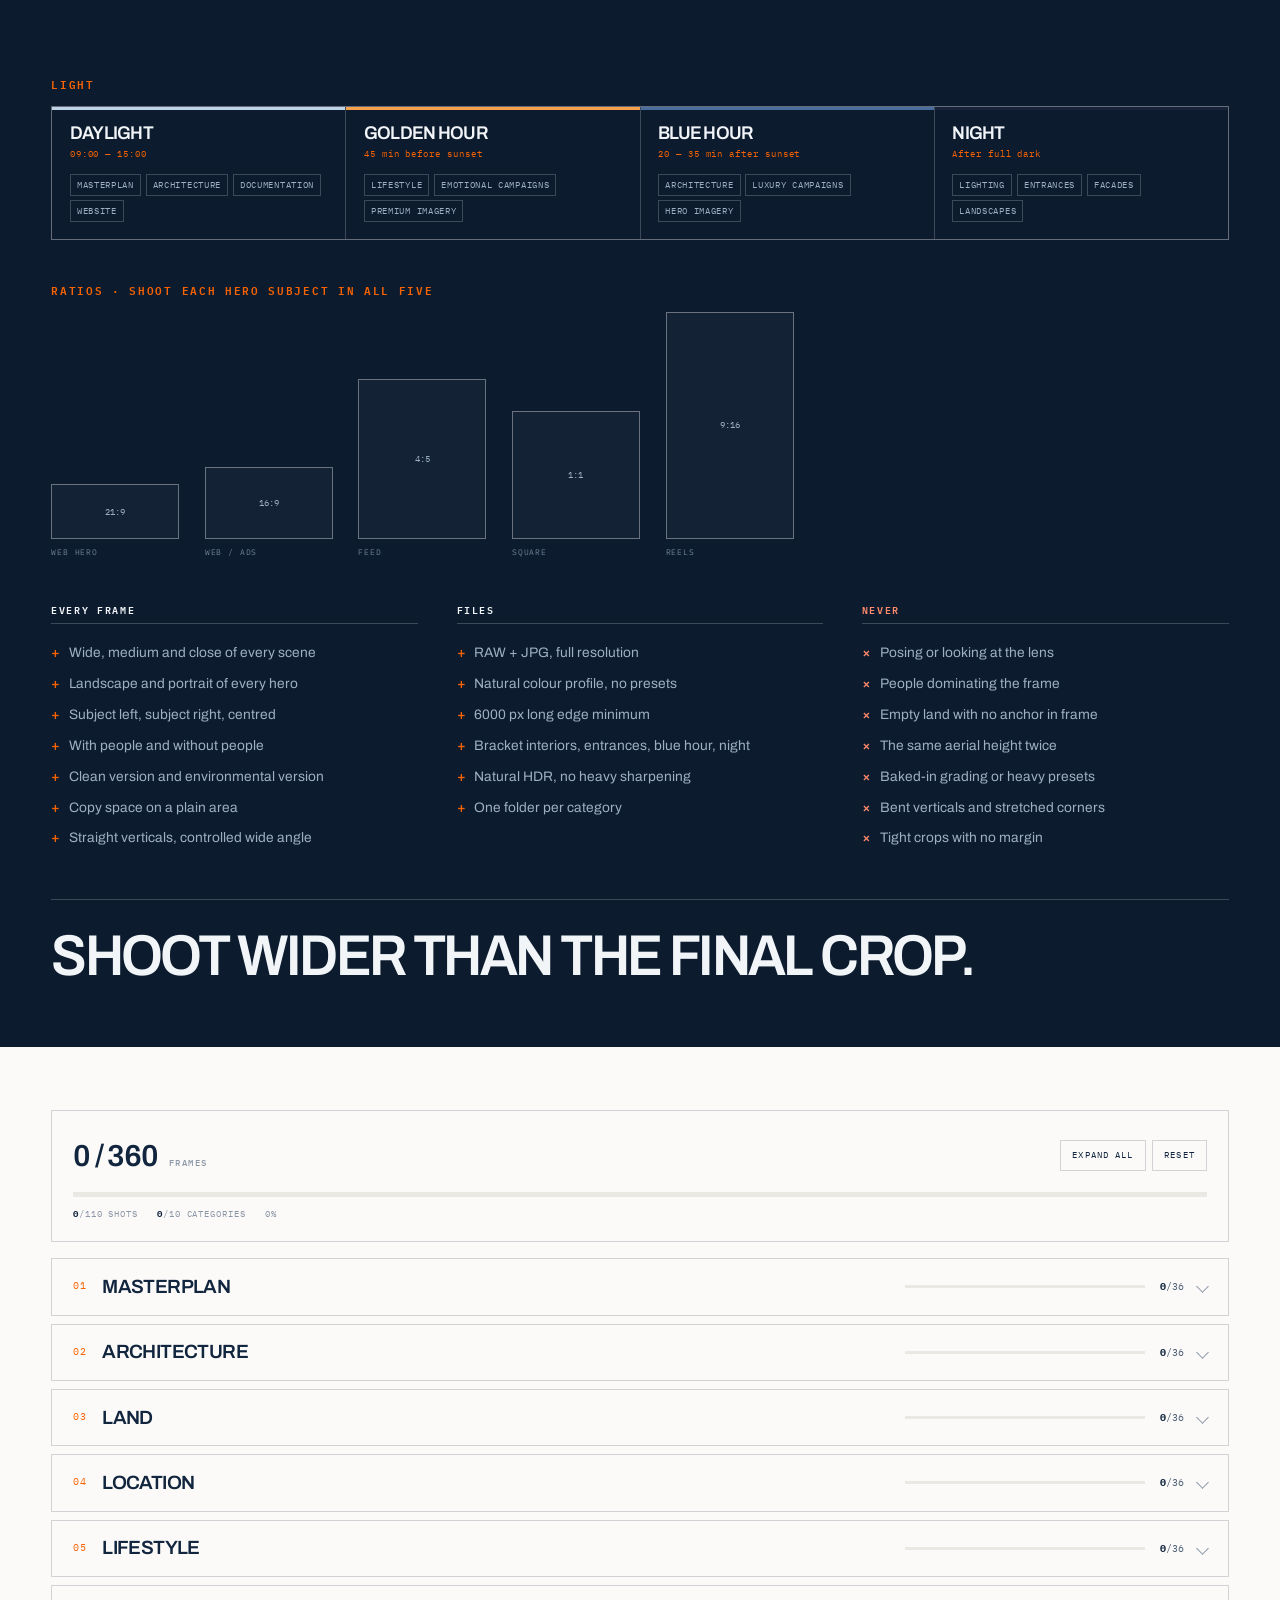
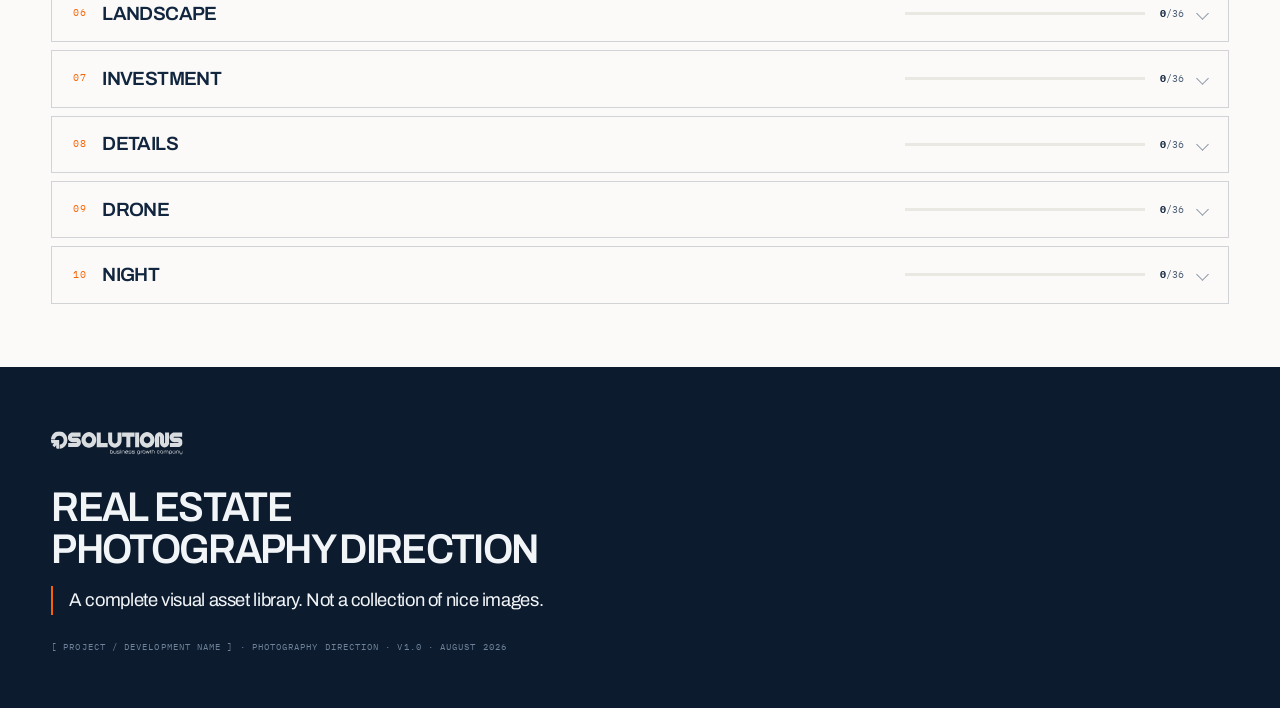
==== commit 4b65e56a: "Cut the brief down to frames; add 37 real masterplan references The photographer should look, not re" ====
--- a/index.html
+++ b/index.html
@@ -3,8 +3,8 @@
 <head>
 <meta charset="UTF-8">
 <meta name="viewport" content="width=device-width, initial-scale=1">
-<title>Real Estate Photography Direction — Production Brief</title>
-<meta name="description" content="A complete photography direction for real estate development: shot lists, priorities, composition rules, usage and delivery. 36 images per category, 360 per project.">
+<title>Real Estate Photography Direction — Shot Brief</title>
+<meta name="description" content="Photography shot brief for real estate development. 36 images per category, 360 per project. Look at the frames, shoot the list.">
 <meta name="robots" content="noindex, nofollow">
 <meta name="theme-color" content="#0C1B2E">
 <link rel="icon" type="image/svg+xml" href="assets/img/favicon.svg">
@@ -17,628 +17,86 @@
 
 <div class="scrollbar" aria-hidden="true"><div class="scrollbar__fill" id="progress"></div></div>
 
-<a class="skip" href="#overview">Skip to brief</a>
-
-<!-- ══════════════════════════════════════════════════════ NAVBAR ═══ -->
+<!-- ═══════════════════════════════════════════════════════ NAV ═══ -->
 <header class="nav" id="nav">
   <div class="nav__in">
-    <a class="nav__brand" href="#top" aria-label="Home">
+    <a class="nav__brand" href="#top" aria-label="Top">
       <img src="assets/img/logo.svg" alt="" width="253" height="44">
-      <span class="nav__brandtag">Photography<br>Direction</span>
     </a>
-
-    <nav class="nav__links" id="navLinks" aria-label="Sections">
-      <a class="nav__link" href="#overview">Overview</a>
-      <a class="nav__link" href="#masterplan">Masterplan</a>
-      <a class="nav__link" href="#architecture">Architecture</a>
-      <a class="nav__link" href="#land">Land</a>
-      <a class="nav__link" href="#location">Location</a>
-      <a class="nav__link" href="#lifestyle">Lifestyle</a>
-      <a class="nav__link" href="#landscape">Landscape</a>
-      <a class="nav__link" href="#investment">Investment</a>
-      <a class="nav__link" href="#details">Details</a>
-      <a class="nav__link" href="#drone">Drone</a>
-      <a class="nav__link" href="#digital">Digital</a>
-      <a class="nav__link" href="#checklist">Checklist</a>
-    </nav>
-
+    <nav class="nav__links" id="navLinks" aria-label="Sections"></nav>
     <a class="nav__count" href="#checklist">
       <span class="nav__countnum" id="navCount">0/360</span>
-      <span class="nav__countlbl">frames</span>
     </a>
-
     <button class="nav__toggle" id="navToggle" aria-label="Open menu" aria-expanded="false" aria-controls="drawer">
       <span></span><span></span>
     </button>
   </div>
 </header>
 
-<div class="drawer" id="drawer">
-  <ul class="drawer__list">
-    <li><a href="#overview"><em>00</em>Overview</a></li>
-    <li><a href="#volume"><em>—</em>Volume Requirement</a></li>
-    <li><a href="#language"><em>—</em>Visual Language</a></li>
-    <li><a href="#priorities"><em>—</em>Priorities</a></li>
-    <li><a href="#masterplan"><em>01</em>Masterplan</a></li>
-    <li><a href="#architecture"><em>02</em>Architecture</a></li>
-    <li><a href="#land"><em>03</em>Land &amp; Plots</a></li>
-    <li><a href="#location"><em>04</em>Location</a></li>
-    <li><a href="#lifestyle"><em>05</em>Lifestyle</a></li>
-    <li><a href="#landscape"><em>06</em>Landscape</a></li>
-    <li><a href="#investment"><em>07</em>Investment</a></li>
-    <li><a href="#details"><em>08</em>Details</a></li>
-    <li><a href="#drone"><em>09</em>Drone</a></li>
-    <li><a href="#digital"><em>—</em>Digital Usage</a></li>
-    <li><a href="#composition"><em>—</em>Composition</a></li>
-    <li><a href="#time"><em>—</em>Time of Day</a></li>
-    <li><a href="#night"><em>10</em>Night</a></li>
-    <li><a href="#technical"><em>—</em>Technical</a></li>
-    <li><a href="#checklist"><em>—</em>Final Checklist</a></li>
-  </ul>
-</div>
+<div class="drawer" id="drawer"><ul class="drawer__list" id="drawerList"></ul></div>
 
 <main id="top">
 
-<!-- ════════════════════════════════════════════════════════ HERO ═══ -->
+<!-- ══════════════════════════════════════════════════════ HERO ═══ -->
 <section class="hero">
-  <div class="hero__bg" aria-hidden="true">
-    <div class="hero__grid"></div>
-    <div class="hero__frame"></div>
-    <svg class="hero__marks" viewBox="0 0 1200 800" preserveAspectRatio="none">
-      <line x1="400" y1="0" x2="400" y2="800"/>
-      <line x1="800" y1="0" x2="800" y2="800"/>
-      <line x1="0" y1="266" x2="1200" y2="266"/>
-      <line x1="0" y1="533" x2="1200" y2="533"/>
-    </svg>
-  </div>
-
+  <div class="hero__bg" aria-hidden="true"><div class="hero__grid"></div></div>
   <div class="hero__in">
-    <div class="hero__meta">
-      <span class="tag tag--live">Production Brief</span>
-      <span class="hero__ver" id="heroVer"></span>
+    <span class="hero__kick">Production Brief · <span id="heroVer"></span></span>
+    <h1 class="hero__h1">Photography<br><span class="is-accent">Direction</span></h1>
+    <p class="hero__lede">Look at the frames. Shoot the list.</p>
+    <div class="hero__stats">
+      <div class="hstat hstat--hero"><b>36</b><span>images<br>per category</span></div>
+      <div class="hstat"><b>10</b><span>categories</span></div>
+      <div class="hstat"><b>360</b><span>images<br>per project</span></div>
     </div>
-
-    <h1 class="hero__h1">
-      <span>Real Estate</span>
-      <span>Photography</span>
-      <span class="is-accent">Direction</span>
-    </h1>
-
-    <p class="hero__lede">
-      A complete visual asset library designed for digital, social,
-      advertising and brand communication.
-    </p>
-
-    <dl class="hero__facts" id="heroFacts"></dl>
-
-    <div class="hero__stats">
-      <div class="hstat hstat--hero">
-        <span class="hstat__n">36</span>
-        <span class="hstat__l">images required<br>per category</span>
-      </div>
-      <div class="hstat">
-        <span class="hstat__n">10</span>
-        <span class="hstat__l">categories<br>per project</span>
-      </div>
-      <div class="hstat">
-        <span class="hstat__n">360</span>
-        <span class="hstat__l">final images<br>per project</span>
-      </div>
-    </div>
-  </div>
-
-  <a class="hero__scroll" href="#overview" aria-label="Scroll to brief">
-    <span>Scroll</span><i></i>
-  </a>
-</section>
-
-<!-- ═══════════════════════════════════════════════════ OBJECTIVE ═══ -->
-<section class="sec sec--pad" id="overview" data-nav="overview">
-  <div class="shell">
-
-    <header class="sechead rv">
-      <span class="sechead__kick">01 — Objective</span>
-      <h2 class="sechead__h">Beyond Beautiful<br>Images.</h2>
-      <div class="sechead__side">
-        <p class="lede">
-          Create a premium visual library that communicates the development's
-          scale, location, architectural quality, investment value and
-          lifestyle potential.
-        </p>
-        <p>
-          This document is a production brief, not a mood board. Every frame on
-          it has a job to do in a real layout. Shoot the list, not the highlights.
-        </p>
-      </div>
-    </header>
-
-    <blockquote class="pull rv">
-      <p>
-        The goal is not only to capture beautiful images. The goal is to create
-        a complete visual asset library that gives the design team enough
-        flexibility to build an entire digital ecosystem from the shoot.
-      </p>
-    </blockquote>
-
-    <div class="ogrid" id="objectives"></div>
-
   </div>
 </section>
 
-<!-- ══════════════════════════════════════════════════════ VOLUME ═══ -->
-<section class="sec sec--dark" id="volume" data-nav="overview">
+<!-- ══════════════════════════════════════════════════ RULE BAR ═══ -->
+<section class="rulebar">
+  <div class="shell rulebar__in">
+    <p class="rulebar__eq"><b>36</b> per category <i>×</i> <b>10</b> categories <i>=</i> <b>360</b> images</p>
+    <p class="rulebar__note">Spread the 36 across the matrix. Never 36 versions of one frame.</p>
+  </div>
+</section>
+
+<!-- ═══════════════════════════════════ CATEGORIES (generated) ═══ -->
+<div id="cats"></div>
+
+<!-- ═════════════════════════════════════════ QUICK REFERENCE ════ -->
+<section class="sec sec--dark" id="rules">
   <div class="shell">
+    <h2 class="strip__h">Light</h2>
+    <div class="timeline" id="timeline"></div>
 
-    <header class="sechead sechead--center rv">
-      <span class="sechead__kick">02 — Volume Requirement</span>
-      <h2 class="sechead__h">The Number That<br>Defines This Shoot.</h2>
-    </header>
+    <h2 class="strip__h">Ratios · shoot each hero subject in all five</h2>
+    <div class="ratios__row" id="ratioRow"></div>
 
-    <div class="vol rv">
-      <div class="vol__big">
-        <span class="vol__n">36</span>
-        <span class="vol__x">images</span>
+    <div class="rules">
+      <div>
+        <h3 class="rules__h">Every frame</h3>
+        <ul class="rules__list" id="ruleFrame"></ul>
       </div>
-      <div class="vol__txt">
-        <p class="vol__line">
-          <strong>36 images for every project, and 36 images for every type.</strong>
-        </p>
-        <p>
-          Each of the ten categories in this brief is a separate delivery of
-          36 final images. A category is not complete at 20 frames, and it is
-          not complete when the same subject has been shot 36 times from one
-          position. The 36 must spread across the composition matrix: wide,
-          medium and close, landscape and portrait, with people and without,
-          clean and environmental.
-        </p>
-        <p>
-          Ten categories at 36 images each is <strong>360 final images per
-          project</strong>. That is the delivery. Anything under it leaves the
-          design team short of material and forces the same four images to
-          carry the website, the campaign and the social calendar.
-        </p>
+      <div>
+        <h3 class="rules__h">Files</h3>
+        <ul class="rules__list" id="ruleFiles"></ul>
+      </div>
+      <div>
+        <h3 class="rules__h rules__h--no">Never</h3>
+        <ul class="rules__list rules__list--no" id="ruleNo"></ul>
       </div>
     </div>
 
-    <div class="volgrid" id="volumeGrid"></div>
-
-    <div class="volsum rv">
-      <div class="volsum__row"><span>10 categories</span><b>×</b><span>36 images</span><b>=</b><em>360 images per project</em></div>
-    </div>
-
+    <p class="bigrule">Shoot wider than the final crop.</p>
   </div>
 </section>
 
-<!-- ═════════════════════════════════════════════ VISUAL LANGUAGE ═══ -->
-<section class="sec sec--pad" id="language" data-nav="overview">
+<!-- ═══════════════════════════════════════════════ CHECKLIST ════ -->
+<section class="sec sec--pad" id="checklist">
   <div class="shell">
-
-    <header class="sechead rv">
-      <span class="sechead__kick">03 — Visual Language</span>
-      <h2 class="sechead__h">How It Should<br>Feel.</h2>
-      <div class="sechead__side">
-        <p class="lede">
-          The photography should feel sophisticated, realistic, contemporary and
-          architectural rather than overly commercial or stock photography driven.
-        </p>
-        <p>
-          <strong>The images across this document are AI generated direction
-          references. They are not photographs of the project and not photographs
-          of any real place.</strong> They exist to agree the look, the framing and
-          the light before the shoot. Match the treatment, not the building.
-        </p>
-      </div>
-    </header>
-
-    <div class="langgrid" id="languageGrid"></div>
-
-  </div>
-</section>
-
-<!-- ══════════════════════════════════════════════════ PRIORITIES ═══ -->
-<section class="sec sec--pad sec--alt" id="priorities" data-nav="overview">
-  <div class="shell">
-
-    <header class="sechead rv">
-      <span class="sechead__kick">04 — Photography Priorities</span>
-      <h2 class="sechead__h">What Matters<br>Most.</h2>
-      <div class="sechead__side">
-        <p class="lede">
-          If the shoot runs short on time or light, this is the order in which
-          things get cut. Never cut from the top.
-        </p>
-      </div>
-    </header>
-
-    <div class="tiers" id="tiers"></div>
-
-  </div>
-</section>
-
-<!-- ══════════════════════════════════════════════════ MASTERPLAN ═══ -->
-<section class="sec cat" id="masterplan" data-nav="masterplan">
-  <div class="shell">
-    <header class="cathead" data-cathead="masterplan"></header>
-    <div class="refstrip" data-refs="masterplan"></div>
-
-    <div class="module rv">
-      <h3 class="module__h">Altitude Ladder</h3>
-      <p class="module__p">Three heights, three jobs. Cover all three before moving to the next zone.</p>
-      <ol class="ladder">
-        <li class="ladder__step">
-          <span class="ladder__n">High</span>
-          <b>Establishing</b>
-          <p>The whole development and everything around it. Answers “where is this”.</p>
-        </li>
-        <li class="ladder__step">
-          <span class="ladder__n">Mid</span>
-          <b>Planning</b>
-          <p>Zones, roads, green areas. Answers “how is this organised”.</p>
-        </li>
-        <li class="ladder__step">
-          <span class="ladder__n">Low</span>
-          <b>Cinematic</b>
-          <p>Close to the ground with a strong foreground. Answers “how does this feel”.</p>
-        </li>
-      </ol>
-    </div>
-
-    <div class="shotwrap" data-shots="masterplan"></div>
-  </div>
-</section>
-
-<!-- ════════════════════════════════════════════════ ARCHITECTURE ═══ -->
-<section class="sec cat sec--alt" id="architecture" data-nav="architecture">
-  <div class="shell">
-    <header class="cathead" data-cathead="architecture"></header>
-    <div class="refstrip" data-refs="architecture"></div>
-
-    <div class="module rv">
-      <h3 class="module__h">Composition Priority</h3>
-      <p class="module__p">
-        Hero architectural images must provide enough negative space for headlines,
-        statistics, call to action buttons and graphic overlays. A perfectly centred
-        building with no empty area cannot be used as a hero image.
-      </p>
-      <div class="negspace">
-        <figure class="ns">
-          <div class="ns__box">
-            <span class="ns__copy">Copy space</span>
-            <span class="ns__sub">Subject</span>
-          </div>
-          <figcaption><b>Subject right</b> Headline sits on the left.</figcaption>
-        </figure>
-        <figure class="ns ns--left">
-          <div class="ns__box">
-            <span class="ns__sub">Subject</span>
-            <span class="ns__copy">Copy space</span>
-          </div>
-          <figcaption><b>Subject left</b> Headline sits on the right.</figcaption>
-        </figure>
-        <figure class="ns ns--top">
-          <div class="ns__box">
-            <span class="ns__copy">Copy space</span>
-            <span class="ns__sub">Subject</span>
-          </div>
-          <figcaption><b>Sky above</b> Headline sits over open sky.</figcaption>
-        </figure>
-      </div>
-    </div>
-
-    <div class="shotwrap" data-shots="architecture"></div>
-  </div>
-</section>
-
-<!-- ════════════════════════════════════════════════════════ LAND ═══ -->
-<section class="sec cat" id="land" data-nav="land">
-  <div class="shell">
-    <header class="cathead" data-cathead="land"></header>
-    <div class="refstrip" data-refs="land"></div>
-
-    <div class="module rv">
-      <h3 class="module__h">Land Is Photographed In Context</h3>
-      <p class="module__p">
-        Empty ground photographed on its own reads as nothing. The same plot
-        photographed with a road, a boundary marker, a service line or a finished
-        building behind it reads as an opportunity. Every land frame needs at
-        least one anchor.
-      </p>
-      <div class="compare">
-        <figure class="cmp cmp--no">
-          <div class="cmp__box">
-            <span class="cmp__lbl">Empty ground, no anchor</span>
-          </div>
-          <figcaption><span class="cmp__tag cmp__tag--no">Avoid</span> Nothing in the frame gives scale, direction or value.</figcaption>
-        </figure>
-        <figure class="cmp cmp--yes">
-          <div class="cmp__box">
-            <span class="cmp__anchor cmp__anchor--road">Access road</span>
-            <span class="cmp__anchor cmp__anchor--mark">Boundary marker</span>
-            <span class="cmp__anchor cmp__anchor--built">Built reference</span>
-            <span class="cmp__lbl">Plot with three anchors</span>
-          </div>
-          <figcaption><span class="cmp__tag cmp__tag--yes">Correct</span> Road, marker and a built reference give the plot meaning.</figcaption>
-        </figure>
-      </div>
-    </div>
-
-    <div class="shotwrap" data-shots="land"></div>
-  </div>
-</section>
-
-<!-- ════════════════════════════════════════════════════ LOCATION ═══ -->
-<section class="sec cat sec--alt" id="location" data-nav="location">
-  <div class="shell">
-    <header class="cathead" data-cathead="location"></header>
-    <div class="refstrip" data-refs="location"></div>
-
-    <div class="module module--split rv">
-      <div>
-        <h3 class="module__h">Core Message</h3>
-        <p class="statement">
-          Show where the development is, how people reach it, and what surrounds it.
-        </p>
-        <p class="module__p">
-          Shoot the arrival the way a buyer experiences it. Start on the main road,
-          move to the turn off, then the entrance, then inside. That sequence becomes
-          the location section of the website on its own.
-        </p>
-      </div>
-      <ol class="seq">
-        <li><span>01</span>Main road</li>
-        <li><span>02</span>Turn off / access point</li>
-        <li><span>03</span>Approach</li>
-        <li><span>04</span>Entrance</li>
-        <li><span>05</span>Inside the development</li>
-      </ol>
-    </div>
-
-    <div class="shotwrap" data-shots="location"></div>
-  </div>
-</section>
-
-<!-- ═══════════════════════════════════════════════════ LIFESTYLE ═══ -->
-<section class="sec cat" id="lifestyle" data-nav="lifestyle">
-  <div class="shell">
-    <header class="cathead" data-cathead="lifestyle"></header>
-    <div class="refstrip" data-refs="lifestyle"></div>
-
-    <div class="module rv">
-      <p class="statement statement--wide">
-        The project is the hero. People provide scale, context and aspiration.
-      </p>
-    </div>
-
-    <div class="shotwrap" data-shots="lifestyle"></div>
-
-    <div class="avoid rv" data-avoid="lifestyle"></div>
-  </div>
-</section>
-
-<!-- ═══════════════════════════════════════════════════ LANDSCAPE ═══ -->
-<section class="sec cat sec--alt" id="landscape" data-nav="landscape">
-  <div class="shell">
-    <header class="cathead" data-cathead="landscape"></header>
-    <div class="refstrip" data-refs="landscape"></div>
-
-    <div class="module rv">
-      <h3 class="module__h">Shot Variety</h3>
-      <p class="module__p">Every outdoor space is captured at three distances from the same visit.</p>
-      <div class="triad">
-        <figure class="tri">
-          <div class="tri__box tri__box--wide"></div>
-          <figcaption><b>Wide</b><span>The whole space and its edges.</span></figcaption>
-        </figure>
-        <figure class="tri">
-          <div class="tri__box tri__box--med"></div>
-          <figcaption><b>Medium</b><span>One feature: a bench, a fountain, a path.</span></figcaption>
-        </figure>
-        <figure class="tri">
-          <div class="tri__box tri__box--det"></div>
-          <figcaption><b>Detail</b><span>Texture, planting, water, light.</span></figcaption>
-        </figure>
-      </div>
-    </div>
-
-    <div class="shotwrap" data-shots="landscape"></div>
-  </div>
-</section>
-
-<!-- ══════════════════════════════════════════════════ INVESTMENT ═══ -->
-<section class="sec cat" id="investment" data-nav="investment">
-  <div class="shell">
-    <header class="cathead" data-cathead="investment"></header>
-    <div class="refstrip" data-refs="investment"></div>
-
-    <div class="module rv">
-      <h3 class="module__h">Visual Style</h3>
-      <div class="chips" data-style="investment"></div>
-      <p class="module__p">
-        These frames are about credibility. Real plans on the table, real light in
-        the room, real people looking at the work rather than at the lens.
-      </p>
-    </div>
-
-    <div class="shotwrap" data-shots="investment"></div>
-  </div>
-</section>
-
-<!-- ═════════════════════════════════════════════════════ DETAILS ═══ -->
-<section class="sec cat sec--alt" id="details" data-nav="details">
-  <div class="shell">
-    <header class="cathead" data-cathead="details"></header>
-    <div class="refstrip" data-refs="details"></div>
-
-    <div class="module rv">
-      <p class="statement statement--wide">
-        These images create flexibility for website sections, social content,
-        campaign layouts and supporting visual storytelling.
-      </p>
-    </div>
-
-    <div class="shotwrap" data-shots="details"></div>
-  </div>
-</section>
-
-<!-- ═══════════════════════════════════════════════════════ DRONE ═══ -->
-<section class="sec sec--dark cat cat--dark" id="drone" data-nav="drone">
-  <div class="shell">
-    <header class="cathead" data-cathead="drone"></header>
-    <div class="refstrip" data-refs="drone"></div>
-
-    <div class="dronegrid" id="droneGrid"></div>
-
-    <div class="note note--strong rv" data-note="drone"></div>
-
-    <div class="module rv">
-      <h3 class="module__h">Overlap With Masterplan Is Intentional</h3>
-      <p class="module__p">
-        Some subjects appear in both lists. The masterplan set is about the place.
-        The drone set is about altitude, angle and variety. Both are counted and
-        both are delivered. If two aerial frames look interchangeable, one of them
-        is wasted.
-      </p>
-    </div>
-
-    <div class="shotwrap" data-shots="drone"></div>
-  </div>
-</section>
-
-<!-- ═════════════════════════════════════════════ DIGITAL USAGE ════ -->
-<section class="sec sec--pad" id="digital" data-nav="digital">
-  <div class="shell">
-
-    <header class="sechead rv">
-      <span class="sechead__kick">Website · Social · Advertising</span>
-      <h2 class="sechead__h">Where These<br>Images Go.</h2>
-      <div class="sechead__side">
-        <p class="lede">
-          Every frame in this brief ends up in one of four places. The format
-          requirements below are not preferences. A frame that cannot be cut to
-          these ratios cannot be used.
-        </p>
-      </div>
-    </header>
-
-    <div class="usage" id="usageGrid"></div>
-
-    <div class="ratios rv">
-      <h3 class="module__h">Ratio Coverage Per Hero Subject</h3>
-      <p class="module__p">
-        Every hero subject is captured in all four ratios on location. Cropping a
-        16:9 frame down to 9:16 loses the composition and the subject.
-      </p>
-      <div class="ratios__row" id="ratioRow"></div>
-    </div>
-
-  </div>
-</section>
-
-<!-- ═══════════════════════════════════════════════ COMPOSITION ════ -->
-<section class="sec sec--pad sec--alt" id="composition" data-nav="digital">
-  <div class="shell">
-
-    <header class="sechead rv">
-      <span class="sechead__kick">Composition Requirements</span>
-      <h2 class="sechead__h">Variations,<br>Not Repeats.</h2>
-      <div class="sechead__side">
-        <p class="lede">
-          For every important scene, capture variations across the four axes below.
-          This is how one subject becomes six usable assets instead of one.
-        </p>
-      </div>
-    </header>
-
-    <div class="matrix" id="matrixGrid"></div>
-
-    <div class="banner rv">
-      <span class="banner__kick">The single most important rule</span>
-      <p class="banner__h">Shoot wider than the final crop.</p>
-      <p class="banner__p">
-        Images should allow the design team to crop and adapt them for multiple
-        digital formats. Leave margin on all four sides of every frame. A tight
-        composition that looks perfect in camera becomes unusable the moment it
-        has to fit a different format.
-      </p>
-    </div>
-
-  </div>
-</section>
-
-<!-- ════════════════════════════════════════════════ TIME OF DAY ═══ -->
-<section class="sec sec--pad" id="time" data-nav="digital">
-  <div class="shell">
-
-    <header class="sechead rv">
-      <span class="sechead__kick">Time Of Day</span>
-      <h2 class="sechead__h">Light Plan<br>For The Day.</h2>
-      <div class="sechead__side">
-        <p class="lede">
-          The must have list is shot in daylight. Golden hour and blue hour are
-          short and cannot be recovered, so they are planned first and everything
-          else is built around them.
-        </p>
-      </div>
-    </header>
-
-    <div class="timeline" id="timeline"></div>
-
-  </div>
-</section>
-
-<!-- ═══════════════════════════════════════════════════════ NIGHT ═══ -->
-<section class="sec cat sec--alt" id="night" data-nav="digital">
-  <div class="shell">
-    <header class="cathead" data-cathead="night"></header>
-    <div class="refstrip" data-refs="night"></div>
-    <div class="shotwrap" data-shots="night"></div>
-  </div>
-</section>
-
-<!-- ═══════════════════════════════════════════════════ TECHNICAL ═══ -->
-<section class="sec sec--pad" id="technical" data-nav="checklist">
-  <div class="shell">
-
-    <header class="sechead rv">
-      <span class="sechead__kick">Technical Requirements</span>
-      <h2 class="sechead__h">How Files Are<br>Delivered.</h2>
-      <div class="sechead__side">
-        <p class="lede">
-          Deliver clean, neutral, high resolution files. Grading, cropping and
-          overlays are handled by the design team afterwards.
-        </p>
-      </div>
-    </header>
-
-    <div class="techwrap">
-      <ul class="tech" id="techList"></ul>
-      <aside class="spec rv">
-        <h3 class="spec__h">Delivery Specification</h3>
-        <dl class="spec__list" id="specList"></dl>
-      </aside>
-    </div>
-
-  </div>
-</section>
-
-<!-- ═══════════════════════════════════════════════════ CHECKLIST ═══ -->
-<section class="sec sec--pad sec--alt" id="checklist" data-nav="checklist">
-  <div class="shell">
-
-    <header class="sechead rv">
-      <span class="sechead__kick">Final Shot Checklist</span>
-      <h2 class="sechead__h">The Delivery,<br>Tracked.</h2>
-      <div class="sechead__side">
-        <p class="lede">
-          Tick each shot as it is captured. Progress is saved in this browser, so
-          the list can be used on location and picked up again later.
-        </p>
-      </div>
-    </header>
-
     <div class="prog" id="prog">
       <div class="prog__top">
-        <p class="prog__count"><span id="progNum">0 / 360</span> <em>frames completed</em></p>
+        <p class="prog__count"><span id="progNum">0 / 360</span> <em>frames</em></p>
         <div class="prog__acts">
           <button type="button" class="btn btn--ghost" id="expandAll">Expand all</button>
           <button type="button" class="btn btn--ghost" id="resetAll">Reset</button>
@@ -646,40 +104,24 @@
       </div>
       <div class="prog__bar"><div class="prog__fill" id="progFill"></div></div>
       <div class="prog__meta">
-        <span><b id="progShots">0</b> of <span id="progShotsTotal">110</span> shots ticked</span>
-        <span><b id="progCats">0</b> of <span id="progCatsTotal">10</span> categories complete</span>
+        <span><b id="progShots">0</b>/<span id="progShotsTotal">110</span> shots</span>
+        <span><b id="progCats">0</b>/<span id="progCatsTotal">10</span> categories</span>
         <span id="progPct">0%</span>
       </div>
     </div>
-
     <div class="checklist" id="checklistWrap"></div>
-
   </div>
 </section>
 
 </main>
 
-<!-- ══════════════════════════════════════════════════════ FOOTER ═══ -->
+<!-- ══════════════════════════════════════════════════ FOOTER ════ -->
 <footer class="foot">
   <div class="shell foot__in">
-    <div class="foot__brand">
-      <img src="assets/img/logo.svg" alt="" width="253" height="44">
-      <p class="foot__title">Real Estate<br>Photography Direction</p>
-      <p class="foot__sub">Prepared for Creative Production</p>
-    </div>
-
-    <div class="foot__cols">
-      <dl class="foot__meta" id="footMeta"></dl>
-      <p class="foot__note">
-        Create a complete visual asset library, not just a collection of
-        beautiful images.
-      </p>
-    </div>
-  </div>
-  <div class="foot__bar">
-    <span>Photography Brief — 2026</span>
-    <span id="footVer"></span>
-    <span>36 images per category · 360 per project</span>
+    <img src="assets/img/logo.svg" alt="" width="253" height="44">
+    <p class="foot__title">Real Estate<br>Photography Direction</p>
+    <p class="foot__note">A complete visual asset library. Not a collection of nice images.</p>
+    <p class="foot__meta" id="footMeta"></p>
   </div>
 </footer>
 
--- a/assets/css/main.css
+++ b/assets/css/main.css
@@ -1,1132 +1,316 @@
 /* ==========================================================================
    REAL ESTATE PHOTOGRAPHY DIRECTION
-   Editorial production brief · brand system carried from the Osolutions
-   Art Team Lead review (navy #11253E / orange #F76302, Archivo + Plex Mono)
-
-   1  Tokens
-   2  Base & type
-   3  Layout primitives
-   4  Navigation
-   5  Hero
-   6  Section headers
-   7  Wireframe frame component
-   8  Objective / Volume / Language / Priorities
-   9  Category sections & shot cards
-   10 Bespoke modules
-   11 Drone / Usage / Matrix / Timeline / Technical
-   12 Checklist
-   13 Footer
-   14 Motion & responsive
+   Image led shot brief · Osolutions brand (navy #11253E / orange #F76302)
+
+   1 Tokens   2 Base   3 Nav   4 Hero   5 Rule bar
+   6 Category + tiles   7 Masterplan gallery   8 Reference strips
+   9 Checklist   10 Footer   11 Motion & responsive
    ========================================================================== */
 
 /* ---------------------------------------------------------- 1. Tokens --- */
 :root {
-  /* Brand */
-  --navy:      #11253E;
-  --navy-700:  #1B3454;
-  --navy-500:  #35506F;
-  --deep:      #0C1B2E;
-  --orange:    #F76302;
-  --orange-600:#DE5602;
-  --orange-050:#FFF3EB;
-
-  /* Surfaces */
-  --paper:     #FBFAF8;
-  --paper-2:   #F3F2EE;
-  --paper-3:   #E9E8E2;
-  --card:      #FFFFFF;
-
-  /* Ink */
-  --ink:       #11253E;
-  --ink-2:     #4A5C73;
-  --ink-3:     #8B96A6;
-  --ink-inv:   #F2F5F8;
-  --ink-inv-2: #9EAFC2;
-
-  /* Lines */
-  --line:      rgba(17, 37, 62, .10);
-  --line-2:    rgba(17, 37, 62, .18);
-  --line-3:    rgba(17, 37, 62, .34);
-
-  /* Wireframe */
-  --wire:      rgba(17, 37, 62, .13);
-  --wire-2:    rgba(17, 37, 62, .30);
-  --wire-bg:   rgba(17, 37, 62, .025);
-
-  /* Type */
-  --font:      "Archivo", -apple-system, BlinkMacSystemFont, "Segoe UI", system-ui, sans-serif;
-  --mono:      "IBM Plex Mono", ui-monospace, SFMono-Regular, "Cascadia Mono", monospace;
-
-  /* Rhythm */
-  --shell:     1440px;
-  --gut:       clamp(1.25rem, 5vw, 5rem);
-  --sec-y:     clamp(5rem, 11vh, 10rem);
-  --r:         2px;
-
-  /* Motion */
-  --ease:      cubic-bezier(.22, 1, .36, 1);
-  --dur:       .7s;
-}
-
-/* ----------------------------------------------------- 2. Base & type --- */
-* { margin: 0; padding: 0; box-sizing: border-box; }
-*::selection { background: var(--orange); color: #fff; }
-
-html {
-  -webkit-text-size-adjust: 100%;
-  scroll-behavior: smooth;
-  scroll-padding-top: 92px;
-}
-
-body {
-  font-family: var(--font);
-  font-size: clamp(.94rem, .3vw + .86rem, 1.02rem);
-  line-height: 1.65;
-  color: var(--ink);
-  background: var(--paper);
-  -webkit-font-smoothing: antialiased;
-  -moz-osx-font-smoothing: grayscale;
-  overflow-x: hidden;
-  font-variant-numeric: tabular-nums;
-}
-
-img, svg { display: block; max-width: 100%; }
-a { color: inherit; text-decoration: none; }
-button { font: inherit; color: inherit; background: none; border: none; cursor: pointer; }
-ul, ol { list-style: none; }
-:focus-visible { outline: 2px solid var(--orange); outline-offset: 3px; }
-
-h1, h2, h3, h4 {
-  font-weight: 600;
-  line-height: 1.02;
-  letter-spacing: -.035em;
-  font-stretch: 96%;
-}
-
-p + p { margin-top: 1em; }
-
-.lede {
-  font-size: clamp(1.02rem, .5vw + .92rem, 1.22rem);
-  line-height: 1.5;
-  letter-spacing: -.012em;
-  color: var(--ink);
-}
-
-.kick, .sechead__kick, .tag, .mono {
-  font-family: var(--mono);
-  font-size: .672rem;
-  font-weight: 500;
-  letter-spacing: .16em;
-  text-transform: uppercase;
-}
-
-.skip {
-  position: fixed; top: -100px; left: 1rem; z-index: 999;
-  background: var(--navy); color: #fff; padding: .7rem 1.1rem;
-  font-family: var(--mono); font-size: .7rem; letter-spacing: .1em; text-transform: uppercase;
-}
-.skip:focus { top: 1rem; }
-
-/* Top scroll progress */
-.scrollbar {
-  position: fixed; inset: 0 0 auto 0; height: 2px; z-index: 200;
-  background: rgba(17, 37, 62, .07);
-}
-.scrollbar__fill { height: 100%; width: 0; background: var(--orange); }
-
-/* --------------------------------------------- 3. Layout primitives ----- */
-.shell { width: 100%; max-width: var(--shell); margin-inline: auto; padding-inline: var(--gut); }
-
-.sec { position: relative; }
-.sec--pad { padding-block: var(--sec-y); }
-.sec--alt { background: var(--paper-2); }
-.sec--alt + .sec--alt { border-top: 1px solid var(--line); }
-
-.sec--dark {
-  background: var(--deep);
-  color: var(--ink-inv);
-  padding-block: var(--sec-y);
-  --line: rgba(255, 255, 255, .12);
-  --line-2: rgba(255, 255, 255, .2);
-  --line-3: rgba(255, 255, 255, .38);
-  --ink: var(--ink-inv);
-  --ink-2: var(--ink-inv-2);
-  --ink-3: #6E8299;
-  --card: rgba(255, 255, 255, .035);
-  --paper-2: rgba(255, 255, 255, .04);
-  --wire: rgba(255, 255, 255, .13);
-  --wire-2: rgba(255, 255, 255, .3);
-  --wire-bg: rgba(255, 255, 255, .025);
-}
-
-.rule { height: 1px; background: var(--line); border: 0; }
-
-/* ------------------------------------------------------ 4. Navigation --- */
-.nav {
-  position: sticky; top: 0; z-index: 150;
-  background: rgba(251, 250, 248, .86);
-  backdrop-filter: saturate(150%) blur(14px);
-  -webkit-backdrop-filter: saturate(150%) blur(14px);
-  border-bottom: 1px solid transparent;
-  transition: border-color .3s, background .3s;
-}
-.nav.is-stuck { border-bottom-color: var(--line-2); }
-
-.nav__in {
-  max-width: var(--shell); margin-inline: auto;
-  padding: 0 var(--gut);
-  height: 74px;
-  display: flex; align-items: center; gap: clamp(1rem, 2.4vw, 2.6rem);
-}
-
-.nav__brand { display: flex; align-items: center; gap: .9rem; flex: none; }
-.nav__brand img { width: 128px; height: auto; }
-.nav__brandtag {
-  font-family: var(--mono); font-size: .58rem; line-height: 1.32;
-  letter-spacing: .14em; text-transform: uppercase; color: var(--ink-3);
-  padding-left: .9rem; border-left: 1px solid var(--line-2);
-}
-
-.nav__links { display: flex; align-items: center; gap: clamp(.55rem, 1.1vw, 1.35rem); margin-left: auto; }
-.nav__link {
-  font-family: var(--mono); font-size: .655rem; letter-spacing: .1em;
-  text-transform: uppercase; color: var(--ink-3);
-  padding: .45rem 0; position: relative; white-space: nowrap;
-  transition: color .25s;
-}
-.nav__link::after {
-  content: ''; position: absolute; left: 0; right: 100%; bottom: .1rem;
-  height: 1px; background: var(--orange); transition: right .35s var(--ease);
-}
-.nav__link:hover { color: var(--ink); }
-.nav__link.is-on { color: var(--ink); }
-.nav__link.is-on::after { right: 0; }
-
-.nav__count {
-  flex: none; margin-left: auto; display: flex; align-items: baseline; gap: .4rem;
-  padding: .38rem .7rem; border: 1px solid var(--line-2);
-  transition: border-color .25s, background .25s;
-}
-.nav__count:hover { border-color: var(--line-3); background: var(--card); }
-.nav__countnum { font-family: var(--mono); font-size: .72rem; font-weight: 600; letter-spacing: .02em; }
-.nav__countlbl { font-family: var(--mono); font-size: .55rem; letter-spacing: .12em; text-transform: uppercase; color: var(--ink-3); }
-
-.nav__toggle { display: none; width: 40px; height: 40px; position: relative; flex: none; }
-.nav__toggle span {
-  position: absolute; left: 9px; width: 22px; height: 1.5px; background: var(--ink);
-  transition: transform .35s var(--ease), opacity .2s;
-}
-.nav__toggle span:nth-child(1) { top: 17px; }
-.nav__toggle span:nth-child(2) { top: 23px; }
-.nav__toggle.is-on span:nth-child(1) { transform: translateY(3px) rotate(45deg); }
-.nav__toggle.is-on span:nth-child(2) { transform: translateY(-3px) rotate(-45deg); }
-
-.drawer {
-  position: fixed; inset: 74px 0 auto 0; z-index: 149;
-  background: var(--paper); border-bottom: 1px solid var(--line-2);
-  max-height: calc(100dvh - 74px); overflow-y: auto;
-  transform: translateY(-102%); opacity: 0; visibility: hidden;
-  transition: transform .45s var(--ease), opacity .3s, visibility .3s;
-}
-.drawer.is-on { transform: translateY(0); opacity: 1; visibility: visible; }
-.drawer__list { padding: .5rem var(--gut) 2rem; }
-.drawer__list a {
-  display: flex; align-items: baseline; gap: 1rem;
-  padding: .78rem 0; border-bottom: 1px solid var(--line);
-  font-size: 1.06rem; font-weight: 500; letter-spacing: -.02em;
-}
-.drawer__list em {
-  font-family: var(--mono); font-style: normal; font-size: .62rem;
-  color: var(--orange); letter-spacing: .1em; min-width: 1.8rem;
-}
-
-/* ------------------------------------------------------------ 5. Hero --- */
-.hero {
-  position: relative; min-height: 100svh;
-  display: flex; flex-direction: column; justify-content: center;
-  padding: clamp(6rem, 14vh, 10rem) var(--gut) clamp(5rem, 10vh, 7rem);
-  background: var(--deep); color: var(--ink-inv);
-  overflow: hidden;
-}
-.hero__bg { position: absolute; inset: 0; }
-.hero__grid {
-  position: absolute; inset: 0;
+  --navy:#11253E; --deep:#0C1B2E; --orange:#F76302;
+  --paper:#FBFAF8; --paper-2:#F3F2EE; --paper-3:#E9E8E2; --card:#FFF;
+  --ink:#11253E; --ink-2:#4A5C73; --ink-3:#8B96A6;
+  --ink-inv:#F2F5F8; --ink-inv-2:#9EAFC2;
+  --line:rgba(17,37,62,.10); --line-2:rgba(17,37,62,.18); --line-3:rgba(17,37,62,.34);
+  --wire:rgba(17,37,62,.13); --wire-bg:rgba(17,37,62,.03);
+  --font:"Archivo",-apple-system,BlinkMacSystemFont,"Segoe UI",system-ui,sans-serif;
+  --mono:"IBM Plex Mono",ui-monospace,SFMono-Regular,monospace;
+  --shell:1500px; --gut:clamp(1.1rem,4vw,3.4rem);
+  --ease:cubic-bezier(.22,1,.36,1);
+}
+
+/* ------------------------------------------------------------ 2. Base --- */
+*{margin:0;padding:0;box-sizing:border-box}
+*::selection{background:var(--orange);color:#fff}
+html{-webkit-text-size-adjust:100%;scroll-behavior:smooth;scroll-padding-top:74px}
+body{
+  font-family:var(--font);font-size:clamp(.92rem,.25vw+.86rem,1rem);line-height:1.55;
+  color:var(--ink);background:var(--paper);overflow-x:hidden;
+  -webkit-font-smoothing:antialiased;-moz-osx-font-smoothing:grayscale;
+  font-variant-numeric:tabular-nums;
+}
+img,svg{display:block;max-width:100%}
+a{color:inherit;text-decoration:none}
+button{font:inherit;color:inherit;background:none;border:none;cursor:pointer}
+ul,ol{list-style:none}
+h1,h2,h3{font-weight:600;line-height:1;letter-spacing:-.04em;font-stretch:94%}
+:focus-visible{outline:2px solid var(--orange);outline-offset:3px}
+
+.shell{width:100%;max-width:var(--shell);margin-inline:auto;padding-inline:var(--gut)}
+.sec--pad{padding-block:clamp(3rem,7vh,5.5rem)}
+.sec--dark{
+  background:var(--deep);color:var(--ink-inv);padding-block:clamp(3rem,7vh,5.5rem);
+  --ink:var(--ink-inv);--ink-2:var(--ink-inv-2);--ink-3:#6E8299;
+  --line:rgba(255,255,255,.12);--line-2:rgba(255,255,255,.2);--line-3:rgba(255,255,255,.36);
+  --paper:var(--deep);--paper-2:rgba(255,255,255,.05);--paper-3:rgba(255,255,255,.1);
+  --wire:rgba(255,255,255,.14);--wire-bg:rgba(255,255,255,.03);--card:rgba(255,255,255,.04);
+}
+
+.scrollbar{position:fixed;inset:0 0 auto 0;height:2px;z-index:200;background:rgba(17,37,62,.07)}
+.scrollbar__fill{height:100%;width:0;background:var(--orange)}
+
+/* ------------------------------------------------------------- 3. Nav --- */
+.nav{
+  position:sticky;top:0;z-index:150;background:rgba(251,250,248,.88);
+  backdrop-filter:saturate(150%) blur(14px);-webkit-backdrop-filter:saturate(150%) blur(14px);
+  border-bottom:1px solid transparent;transition:border-color .3s;
+}
+.nav.is-stuck{border-bottom-color:var(--line-2)}
+.nav__in{
+  max-width:var(--shell);margin-inline:auto;padding:0 var(--gut);height:64px;
+  display:flex;align-items:center;gap:clamp(.8rem,2vw,2rem);
+}
+.nav__brand img{width:112px;height:auto}
+.nav__links{display:flex;align-items:center;gap:clamp(.5rem,1vw,1.15rem);margin-left:auto}
+.nav__link{
+  font-family:var(--mono);font-size:.63rem;letter-spacing:.1em;text-transform:uppercase;
+  color:var(--ink-3);padding:.4rem 0;position:relative;white-space:nowrap;transition:color .2s;
+}
+.nav__link::after{content:'';position:absolute;left:0;right:100%;bottom:.05rem;height:1px;background:var(--orange);transition:right .3s var(--ease)}
+.nav__link:hover,.nav__link.is-on{color:var(--ink)}
+.nav__link.is-on::after{right:0}
+.nav__count{
+  flex:none;margin-left:auto;font-family:var(--mono);font-size:.7rem;font-weight:600;
+  padding:.34rem .6rem;border:1px solid var(--line-2);
+}
+.nav__count:hover{border-color:var(--orange);color:var(--orange)}
+.nav__toggle{display:none;width:38px;height:38px;position:relative;flex:none}
+.nav__toggle span{position:absolute;left:8px;width:22px;height:1.5px;background:var(--ink);transition:transform .35s var(--ease)}
+.nav__toggle span:nth-child(1){top:16px}.nav__toggle span:nth-child(2){top:22px}
+.nav__toggle.is-on span:nth-child(1){transform:translateY(3px) rotate(45deg)}
+.nav__toggle.is-on span:nth-child(2){transform:translateY(-3px) rotate(-45deg)}
+
+.drawer{
+  position:fixed;inset:64px 0 auto 0;z-index:149;background:var(--paper);
+  border-bottom:1px solid var(--line-2);max-height:calc(100dvh - 64px);overflow-y:auto;
+  transform:translateY(-102%);opacity:0;visibility:hidden;
+  transition:transform .4s var(--ease),opacity .3s,visibility .3s;
+}
+.drawer.is-on{transform:translateY(0);opacity:1;visibility:visible}
+.drawer__list{padding:.4rem var(--gut) 1.6rem}
+.drawer__list a{display:flex;align-items:baseline;gap:.9rem;padding:.72rem 0;border-bottom:1px solid var(--line);font-size:1rem;font-weight:500;letter-spacing:-.02em}
+.drawer__list em{font-family:var(--mono);font-style:normal;font-size:.6rem;color:var(--orange);min-width:1.6rem}
+.drawer__list b{margin-left:auto;font-family:var(--mono);font-size:.62rem;color:var(--ink-3)}
+
+/* ------------------------------------------------------------ 4. Hero --- */
+.hero{
+  position:relative;min-height:clamp(420px,62vh,620px);display:flex;align-items:center;
+  padding:clamp(3rem,8vh,5rem) var(--gut);background:var(--deep);color:var(--ink-inv);overflow:hidden;
+}
+.hero__bg{position:absolute;inset:0}
+.hero__grid{
+  position:absolute;inset:0;
+  background-image:linear-gradient(to right,rgba(255,255,255,.05) 1px,transparent 1px),
+                   linear-gradient(to bottom,rgba(255,255,255,.05) 1px,transparent 1px);
+  background-size:clamp(56px,6vw,96px) clamp(56px,6vw,96px);
+  mask-image:radial-gradient(110% 90% at 72% 45%,#000 15%,transparent 78%);
+  -webkit-mask-image:radial-gradient(110% 90% at 72% 45%,#000 15%,transparent 78%);
+}
+.hero__in{position:relative;width:100%;max-width:var(--shell);margin-inline:auto}
+.hero__kick{font-family:var(--mono);font-size:.64rem;letter-spacing:.18em;text-transform:uppercase;color:var(--orange)}
+.hero__h1{margin-top:1rem;font-size:clamp(2.6rem,10vw,8rem);line-height:.86;letter-spacing:-.05em;text-transform:uppercase;font-stretch:90%}
+.hero__h1 .is-accent{color:var(--orange)}
+.hero__lede{margin-top:1.2rem;font-size:clamp(1rem,1.6vw,1.4rem);letter-spacing:-.02em;color:var(--ink-inv-2)}
+.hero__stats{margin-top:clamp(1.8rem,5vh,3rem);display:flex;flex-wrap:wrap;gap:clamp(1.4rem,4vw,3.5rem);align-items:flex-end}
+.hstat{display:flex;align-items:baseline;gap:.7rem}
+.hstat b{font-size:clamp(2rem,3.6vw,3.2rem);font-weight:600;letter-spacing:-.05em;font-stretch:92%}
+.hstat--hero b{color:var(--orange);font-size:clamp(3rem,6vw,5.4rem)}
+.hstat span{font-family:var(--mono);font-size:.58rem;line-height:1.4;letter-spacing:.12em;text-transform:uppercase;color:var(--ink-inv-2)}
+
+/* -------------------------------------------------------- 5. Rule bar --- */
+.rulebar{background:var(--navy);color:#fff}
+.rulebar__in{display:flex;flex-wrap:wrap;align-items:baseline;gap:.8rem 2rem;padding-block:1.1rem}
+.rulebar__eq{font-size:clamp(1rem,2vw,1.5rem);font-weight:600;letter-spacing:-.03em}
+.rulebar__eq b{color:var(--orange)}
+.rulebar__eq i{font-style:normal;opacity:.5;margin:0 .2rem}
+.rulebar__note{font-family:var(--mono);font-size:.62rem;letter-spacing:.1em;text-transform:uppercase;color:rgba(255,255,255,.6)}
+
+/* -------------------------------------------- 6. Category + tiles ------- */
+.cat{padding-block:clamp(2.6rem,6vh,4.6rem);border-top:1px solid var(--line)}
+.cat--dark{background:var(--deep);color:var(--ink-inv);border-top:0;
+  --ink:var(--ink-inv);--ink-2:var(--ink-inv-2);--ink-3:#6E8299;
+  --line:rgba(255,255,255,.12);--line-2:rgba(255,255,255,.2);
+  --paper-2:rgba(255,255,255,.05);--wire:rgba(255,255,255,.14);--wire-bg:rgba(255,255,255,.03);
+}
+.chead{display:flex;flex-wrap:wrap;align-items:center;gap:.65rem 1rem;margin-bottom:clamp(1.2rem,2.5vh,1.9rem)}
+.chead__num{font-family:var(--mono);font-size:.7rem;font-weight:600;letter-spacing:.14em;color:var(--orange)}
+.chead__t{font-size:clamp(1.7rem,4.4vw,3.4rem);text-transform:uppercase}
+.chead__tier{
+  font-family:var(--mono);font-size:.55rem;letter-spacing:.13em;text-transform:uppercase;
+  padding:.24rem .5rem;border:1px solid var(--line-2);color:var(--ink-2);
+}
+.chead__tier[data-tier="Must Have"]{background:var(--navy);color:#fff;border-color:var(--navy)}
+.cat--dark .chead__tier[data-tier="Must Have"]{background:var(--orange);border-color:var(--orange)}
+.chead__q{
+  font-family:var(--mono);font-size:.9rem;font-weight:600;color:var(--orange);
+  padding:.2rem .5rem;border:1px solid currentColor;
+}
+.chead__q::after{content:' images';font-size:.55rem;letter-spacing:.12em;text-transform:uppercase;color:var(--ink-3)}
+.chead__l{
+  flex:1 1 100%;font-size:clamp(.95rem,1.4vw,1.25rem);letter-spacing:-.02em;
+  color:var(--ink-2);
+}
+
+/* Contact sheet: BOTH grow and basis scale with the aspect ratio, so every
+   tile in a row ends up the same height, like a justified gallery. */
+.tiles{display:flex;flex-wrap:wrap;gap:clamp(.5rem,1vw,.9rem);--h:clamp(150px,17vw,250px)}
+.tile{flex:var(--w,1.5) 1 calc(var(--w,1.5) * var(--h));min-width:0}
+.tile__box{
+  position:relative;aspect-ratio:var(--ar,16/9);border:1px solid var(--line-2);
+  background:var(--wire-bg);overflow:hidden;
+}
+.tile__box img{width:100%;height:100%;object-fit:cover}
+.tile__wire{
+  position:absolute;inset:0;display:grid;place-items:center;
+  font-family:var(--mono);font-size:.6rem;letter-spacing:.14em;color:var(--ink-3);
   background-image:
-    linear-gradient(to right, rgba(255,255,255,.045) 1px, transparent 1px),
-    linear-gradient(to bottom, rgba(255,255,255,.045) 1px, transparent 1px);
-  background-size: clamp(60px, 7vw, 110px) clamp(60px, 7vw, 110px);
-  mask-image: radial-gradient(120% 90% at 70% 40%, #000 20%, transparent 80%);
-  -webkit-mask-image: radial-gradient(120% 90% at 70% 40%, #000 20%, transparent 80%);
-}
-.hero__frame {
-  position: absolute; inset: clamp(1.1rem, 2.5vw, 2.6rem);
-  border: 1px solid rgba(255, 255, 255, .12);
-}
-.hero__frame::before, .hero__frame::after {
-  content: ''; position: absolute; width: 26px; height: 26px;
-  border: 1px solid var(--orange);
-}
-.hero__frame::before { top: -1px; left: -1px; border-right: 0; border-bottom: 0; }
-.hero__frame::after { bottom: -1px; right: -1px; border-left: 0; border-top: 0; }
-.hero__marks { position: absolute; inset: 0; width: 100%; height: 100%; }
-.hero__marks line { stroke: rgba(255, 255, 255, .06); stroke-width: 1; }
-
-.hero__in { position: relative; width: 100%; max-width: var(--shell); margin-inline: auto; }
-
-.hero__meta { display: flex; align-items: center; gap: 1rem; margin-bottom: clamp(1.6rem, 4vh, 3rem); }
-.tag {
-  display: inline-block; padding: .34rem .62rem;
-  border: 1px solid rgba(255, 255, 255, .24); color: var(--ink-inv);
-}
-.tag--live { border-color: var(--orange); color: var(--orange); }
-.hero__ver { font-family: var(--mono); font-size: .672rem; letter-spacing: .14em; text-transform: uppercase; color: var(--ink-inv-2); }
-
-.hero__h1 {
-  font-size: clamp(2.9rem, 9.6vw, 9.4rem);
-  line-height: .89; letter-spacing: -.045em; font-weight: 600;
-  font-stretch: 92%; text-transform: uppercase;
-}
-.hero__h1 span { display: block; }
-.hero__h1 .is-accent { color: var(--orange); }
-
-.hero__lede {
-  margin-top: clamp(1.4rem, 3vh, 2.2rem);
-  max-width: 44ch;
-  font-size: clamp(1rem, .6vw + .9rem, 1.3rem);
-  line-height: 1.48; letter-spacing: -.012em;
-  color: var(--ink-inv-2);
-}
-
-.hero__facts {
-  margin-top: clamp(2rem, 5vh, 3.4rem);
-  display: grid; grid-template-columns: repeat(auto-fit, minmax(150px, 1fr));
-  gap: 1px; background: rgba(255, 255, 255, .12);
-  border: 1px solid rgba(255, 255, 255, .12);
-  max-width: 900px;
-}
-.hero__facts > div { background: var(--deep); padding: .95rem 1.1rem; }
-.hero__facts dt {
-  font-family: var(--mono); font-size: .58rem; letter-spacing: .14em;
-  text-transform: uppercase; color: #6E8299; margin-bottom: .3rem;
-}
-.hero__facts dd { font-size: .88rem; font-weight: 500; letter-spacing: -.01em; }
-
-.hero__stats {
-  margin-top: clamp(2.2rem, 6vh, 4rem);
-  display: flex; flex-wrap: wrap; gap: clamp(1.6rem, 5vw, 4.5rem);
-  align-items: flex-end;
-}
-.hstat { display: flex; align-items: baseline; gap: .8rem; }
-.hstat__n {
-  font-size: clamp(2.2rem, 4vw, 3.6rem); font-weight: 600;
-  letter-spacing: -.05em; line-height: .9; font-stretch: 92%;
-}
-.hstat--hero .hstat__n { color: var(--orange); font-size: clamp(3.4rem, 7vw, 6rem); }
-.hstat__l {
-  font-family: var(--mono); font-size: .6rem; line-height: 1.4;
-  letter-spacing: .12em; text-transform: uppercase; color: var(--ink-inv-2);
-}
-
-.hero__scroll {
-  position: relative; margin-top: clamp(2rem, 6vh, 4rem);
-  display: inline-flex; align-items: center; gap: .7rem;
-  font-family: var(--mono); font-size: .6rem; letter-spacing: .18em;
-  text-transform: uppercase; color: var(--ink-inv-2);
-  align-self: flex-start;
-  max-width: var(--shell); width: 100%; margin-inline: auto;
-}
-.hero__scroll i { display: block; width: 54px; height: 1px; background: rgba(255,255,255,.3); position: relative; overflow: hidden; }
-.hero__scroll i::after {
-  content: ''; position: absolute; inset: 0; background: var(--orange);
-  transform: translateX(-100%); animation: sweep 2.6s var(--ease) infinite;
-}
-@keyframes sweep { 0% { transform: translateX(-100%); } 55%, 100% { transform: translateX(100%); } }
-
-/* ------------------------------------------------ 6. Section headers --- */
-.sechead {
-  display: grid; grid-template-columns: minmax(0, 1.05fr) minmax(0, 1fr);
-  gap: clamp(1.6rem, 4vw, 5rem);
-  align-items: end;
-  padding-bottom: clamp(2rem, 5vh, 3.6rem);
-  margin-bottom: clamp(2.2rem, 5vh, 4rem);
-  border-bottom: 1px solid var(--line-2);
-}
-.sechead__kick { display: block; color: var(--orange); margin-bottom: 1.1rem; grid-column: 1; }
-.sechead__h {
-  grid-column: 1;
-  font-size: clamp(2.1rem, 5.4vw, 4.6rem);
-  letter-spacing: -.045em; text-transform: uppercase; font-stretch: 92%;
-}
-.sechead__side { grid-column: 2; color: var(--ink-2); font-size: .96rem; }
-.sechead__side .lede { color: var(--ink); margin-bottom: 1em; }
-.sechead--center { grid-template-columns: 1fr; justify-items: center; text-align: center; }
-.sechead--center .sechead__h { grid-column: 1; }
-
-.pull {
-  margin: clamp(2.4rem, 6vh, 4.5rem) 0;
-  padding: clamp(1.8rem, 4vw, 3rem) 0;
-  border-block: 1px solid var(--line-2);
-}
-.pull p {
-  font-size: clamp(1.3rem, 2.9vw, 2.4rem);
-  line-height: 1.24; letter-spacing: -.035em; font-weight: 500;
-  max-width: 26ch; text-wrap: balance;
-}
-.pull p::before { content: '“'; color: var(--orange); }
-.pull p::after { content: '”'; color: var(--orange); }
-
-.statement {
-  font-size: clamp(1.2rem, 2.4vw, 2rem);
-  line-height: 1.24; letter-spacing: -.033em; font-weight: 500;
-  max-width: 24ch;
-}
-.statement--wide { max-width: 30ch; }
-
-/* --------------------------------------- 7. Wireframe frame component --- */
-.frame { display: block; }
-.frame__box {
-  position: relative;
-  aspect-ratio: var(--ar, 16 / 9);
-  border: 1px solid var(--line-2);
-  background-color: var(--wire-bg);
-  background-image:
-    linear-gradient(to top right,   transparent calc(50% - .5px), var(--wire) calc(50% - .5px), var(--wire) calc(50% + .5px), transparent calc(50% + .5px)),
-    linear-gradient(to bottom right, transparent calc(50% - .5px), var(--wire) calc(50% - .5px), var(--wire) calc(50% + .5px), transparent calc(50% + .5px));
-  display: grid; place-items: center;
-  overflow: hidden;
-}
-.frame__box::before {
-  content: ''; position: absolute; inset: 7px; pointer-events: none;
-  background:
-    linear-gradient(var(--wire-2), var(--wire-2)) 0 0 / 13px 1px no-repeat,
-    linear-gradient(var(--wire-2), var(--wire-2)) 0 0 / 1px 13px no-repeat,
-    linear-gradient(var(--wire-2), var(--wire-2)) 100% 0 / 13px 1px no-repeat,
-    linear-gradient(var(--wire-2), var(--wire-2)) 100% 0 / 1px 13px no-repeat,
-    linear-gradient(var(--wire-2), var(--wire-2)) 0 100% / 13px 1px no-repeat,
-    linear-gradient(var(--wire-2), var(--wire-2)) 0 100% / 1px 13px no-repeat,
-    linear-gradient(var(--wire-2), var(--wire-2)) 100% 100% / 13px 1px no-repeat,
-    linear-gradient(var(--wire-2), var(--wire-2)) 100% 100% / 1px 13px no-repeat;
-}
-.frame__tag {
-  position: relative; z-index: 1;
-  font-family: var(--mono); font-size: .6rem; letter-spacing: .14em;
-  text-transform: uppercase; color: var(--ink-3);
-  background: var(--paper); padding: .34rem .6rem;
-  border: 1px solid var(--line-2);
-  text-align: center; max-width: 84%;
-}
-.sec--dark .frame__tag, .cat--dark .frame__tag { background: #10233A; }
-.frame__code, .frame__ratio {
-  position: absolute; z-index: 1;
-  font-family: var(--mono); font-size: .55rem; letter-spacing: .1em;
-  text-transform: uppercase; color: var(--ink-3);
-}
-.frame__code { top: 12px; left: 13px; color: var(--orange); }
-.frame__ratio { bottom: 12px; right: 13px; }
-.frame__cap { margin-top: .7rem; font-size: .8rem; line-height: 1.45; color: var(--ink-2); }
-
-/* Once a real photo is registered in IMAGES it replaces the wireframe. */
-.frame__box--img { background: none; border-color: var(--line); }
-.frame__box--img::before { display: none; }
-.frame__box--img img { width: 100%; height: 100%; object-fit: cover; }
-
-/* Labels sitting on top of a photo need their own contrast. */
-.frame__code--on, .frame__ratio--on {
-  padding: .22rem .4rem;
-  background: rgba(12, 27, 46, .72);
-  backdrop-filter: blur(4px);
-  -webkit-backdrop-filter: blur(4px);
-}
-.frame__code--on { color: #FFB37A; }
-.frame__ratio--on { color: rgba(255, 255, 255, .9); }
-
-/* Every generated image is labelled so it is never mistaken for the project. */
-.frame__ai {
-  position: absolute; z-index: 1; top: 12px; right: 13px;
-  font-family: var(--mono); font-size: .5rem; letter-spacing: .12em;
-  text-transform: uppercase; color: rgba(255, 255, 255, .92);
-  padding: .22rem .4rem; border: 1px solid rgba(255, 255, 255, .34);
-  background: rgba(12, 27, 46, .58);
-  backdrop-filter: blur(4px); -webkit-backdrop-filter: blur(4px);
-}
-
-.refstrip {
-  display: grid; grid-template-columns: 1.5fr 1fr 1fr;
-  gap: clamp(.8rem, 1.6vw, 1.4rem);
-  margin-bottom: clamp(2.4rem, 6vh, 4rem);
-  align-items: start;
-}
-
-/* --------------------------------- 8. Objective / Volume / Language ---- */
-.ogrid {
-  display: grid; grid-template-columns: repeat(auto-fit, minmax(230px, 1fr));
-  gap: 1px; background: var(--line-2); border: 1px solid var(--line-2);
-}
-.ocard {
-  background: var(--paper); padding: clamp(1.4rem, 2.4vw, 2.2rem);
-  min-height: 200px; display: flex; flex-direction: column;
-  transition: background .35s;
-}
-.ocard:hover { background: var(--card); }
-.ocard__n { font-family: var(--mono); font-size: .66rem; letter-spacing: .14em; color: var(--orange); }
-.ocard__t {
-  margin-top: auto; font-size: clamp(1.25rem, 2vw, 1.7rem);
-  letter-spacing: -.035em; text-transform: uppercase; font-stretch: 92%;
-}
-.ocard__b { margin-top: .5rem; font-size: .87rem; line-height: 1.5; color: var(--ink-2); }
-
-/* Volume */
-.vol {
-  display: grid; grid-template-columns: minmax(0, .8fr) minmax(0, 1.4fr);
-  gap: clamp(1.6rem, 5vw, 5rem); align-items: start;
-  padding-bottom: clamp(2.4rem, 6vh, 4rem);
-}
-.vol__big { display: flex; flex-direction: column; }
-.vol__n {
-  font-size: clamp(7rem, 21vw, 20rem); line-height: .78; font-weight: 600;
-  letter-spacing: -.07em; color: var(--orange); font-stretch: 88%;
-}
-.vol__x {
-  font-family: var(--mono); font-size: .7rem; letter-spacing: .3em;
-  text-transform: uppercase; color: var(--ink-inv-2); margin-top: .9rem;
-  padding-top: .9rem; border-top: 1px solid var(--line-2);
-}
-.vol__txt { color: var(--ink-inv-2); font-size: .98rem; }
-.vol__txt strong { color: var(--ink-inv); font-weight: 600; }
-.vol__line { font-size: clamp(1.1rem, 2vw, 1.6rem); line-height: 1.3; letter-spacing: -.03em; margin-bottom: 1.2em; }
-.vol__line strong { font-weight: 500; }
-
-.volgrid {
-  display: grid; grid-template-columns: repeat(auto-fit, minmax(140px, 1fr));
-  gap: 1px; background: var(--line); border: 1px solid var(--line);
-}
-.volcard {
-  background: var(--deep); padding: 1.15rem 1.15rem 1.25rem;
-  display: flex; flex-direction: column; gap: .35rem;
-  transition: background .3s;
-}
-.volcard:hover { background: #10233A; }
-.volcard__n { font-family: var(--mono); font-size: .58rem; letter-spacing: .14em; color: #6E8299; }
-.volcard__t {
-  font-size: .95rem; font-weight: 500; letter-spacing: -.02em; line-height: 1.15;
-  text-transform: uppercase; margin-top: .2rem;
-}
-.volcard__q {
-  margin-top: auto; padding-top: .8rem;
-  font-family: var(--mono); font-size: 1.35rem; font-weight: 600;
-  letter-spacing: -.02em; color: var(--orange);
-}
-.volcard__q em { font-style: normal; font-size: .56rem; letter-spacing: .14em; color: #6E8299; text-transform: uppercase; margin-left: .4rem; }
-
-.volsum {
-  margin-top: clamp(1.6rem, 4vh, 2.6rem);
-  display: flex; justify-content: center;
-}
-.volsum__row {
-  display: flex; flex-wrap: wrap; align-items: baseline; justify-content: center;
-  gap: .8rem; padding: 1rem 1.6rem; border: 1px solid var(--line-2);
-  font-family: var(--mono); font-size: .74rem; letter-spacing: .12em; text-transform: uppercase;
-  color: var(--ink-inv-2); text-align: center;
-}
-.volsum__row b { color: var(--orange); }
-.volsum__row em {
-  font-style: normal; font-family: var(--font); font-size: 1.05rem;
-  font-weight: 600; letter-spacing: -.02em; color: var(--ink-inv); text-transform: none;
-}
-
-/* Language */
-.langgrid {
-  display: grid; grid-template-columns: repeat(auto-fit, minmax(250px, 1fr));
-  gap: clamp(1rem, 2.2vw, 2rem);
-}
-.langcard__head { display: flex; align-items: baseline; gap: .7rem; margin-bottom: .85rem; }
-.langcard__n { font-family: var(--mono); font-size: .62rem; letter-spacing: .14em; color: var(--orange); }
-.langcard__t { font-size: 1.15rem; letter-spacing: -.03em; text-transform: uppercase; }
-.langcard__b { margin-top: .8rem; font-size: .85rem; line-height: 1.5; color: var(--ink-2); }
-
-/* Priorities */
-.tiers { display: flex; flex-direction: column; gap: clamp(1.4rem, 3vw, 2.6rem); }
-.tier { border: 1px solid var(--line-2); background: var(--paper); }
-.tier--01 { border-color: var(--navy); border-width: 2px; }
-.tier--01 .tier__head { background: var(--navy); color: #fff; }
-.tier--01 .tier__rank { color: var(--orange); }
-.tier__head {
-  display: flex; flex-wrap: wrap; align-items: center; gap: 1rem;
-  padding: clamp(1rem, 2vw, 1.5rem) clamp(1.1rem, 2.4vw, 2rem);
-  border-bottom: 1px solid var(--line-2);
-}
-.tier__rank { font-family: var(--mono); font-size: .68rem; letter-spacing: .16em; color: var(--ink-3); }
-.tier__t {
-  font-size: clamp(1.4rem, 3.4vw, 2.6rem); letter-spacing: -.04em;
-  text-transform: uppercase; font-stretch: 92%;
-}
-.tier__note {
-  margin-left: auto; font-family: var(--mono); font-size: .63rem;
-  letter-spacing: .1em; text-transform: uppercase; opacity: .8;
-}
-.tier__body { display: grid; grid-template-columns: repeat(auto-fit, minmax(240px, 1fr)); gap: 1px; background: var(--line); }
-.pcard { background: var(--paper); padding: clamp(1.2rem, 2.2vw, 1.8rem); display: flex; flex-direction: column; }
-.tier--01 .pcard { background: var(--card); }
-.pcard__top { display: flex; align-items: baseline; gap: .7rem; }
-.pcard__n { font-family: var(--mono); font-size: .68rem; letter-spacing: .12em; color: var(--orange); }
-.pcard__t { font-size: 1.15rem; letter-spacing: -.03em; text-transform: uppercase; }
-.tier--01 .pcard__t { font-size: clamp(1.25rem, 2vw, 1.6rem); }
-.pcard__b { margin-top: .7rem; font-size: .85rem; line-height: 1.5; color: var(--ink-2); }
-.pcard__b:first-of-type { flex: 1; }
-.pcard__b b {
-  font-family: var(--mono); font-size: .55rem; font-weight: 500;
-  letter-spacing: .14em; text-transform: uppercase; color: var(--ink-3);
-}
-.pcard__meta {
-  margin-top: 1.1rem; padding-top: .8rem; border-top: 1px solid var(--line);
-  display: flex; flex-wrap: wrap; gap: .4rem .8rem; align-items: center;
-  font-family: var(--mono); font-size: .58rem; letter-spacing: .1em;
-  text-transform: uppercase; color: var(--ink-3);
-}
-.pcard__q { color: var(--orange); font-weight: 600; }
-
-/* ------------------------------ 9. Category sections & shot cards ------ */
-.cat { padding-block: var(--sec-y); }
-.cathead {
-  display: grid; grid-template-columns: minmax(0, 1fr) minmax(0, 1fr);
-  gap: clamp(1.4rem, 4vw, 5rem); align-items: end;
-  padding-bottom: clamp(1.8rem, 4vh, 3rem);
-  margin-bottom: clamp(2rem, 5vh, 3.4rem);
-  border-bottom: 1px solid var(--line-2);
-}
-.cathead__l { min-width: 0; }
-.cathead__eyebrow { display: flex; align-items: center; gap: .8rem; margin-bottom: 1.1rem; }
-.cathead__num {
-  font-family: var(--mono); font-size: .7rem; font-weight: 600;
-  letter-spacing: .16em; color: var(--orange);
-}
-.cathead__tier {
-  font-family: var(--mono); font-size: .58rem; letter-spacing: .14em;
-  text-transform: uppercase; padding: .26rem .55rem; border: 1px solid var(--line-2); color: var(--ink-2);
-}
-.cathead__tier[data-tier="Must Have"] { background: var(--navy); color: #fff; border-color: var(--navy); }
-.cathead__tier[data-tier="Should Have"] { border-color: var(--line-3); }
-.cat--dark .cathead__tier[data-tier="Must Have"] { background: var(--orange); border-color: var(--orange); color: #fff; }
-.cathead__h {
-  font-size: clamp(2rem, 5.2vw, 4.4rem); letter-spacing: -.045em;
-  text-transform: uppercase; font-stretch: 92%;
-}
-.cathead__lede { margin-top: .8rem; font-size: clamp(.98rem, 1.2vw, 1.2rem); color: var(--orange); letter-spacing: -.02em; }
-.cathead__r { display: flex; flex-direction: column; gap: 1.2rem; }
-.cathead__purpose { font-size: .98rem; line-height: 1.55; color: var(--ink-2); }
-.cathead__quota {
-  display: flex; align-items: center; gap: .9rem;
-  padding: .85rem 1.1rem; border: 1px solid var(--line-2);
-  background: var(--card);
-}
-.cat--dark .cathead__quota { background: rgba(255,255,255,.04); }
-.cathead__quotan {
-  font-size: 2rem; font-weight: 600; letter-spacing: -.05em;
-  line-height: 1; color: var(--orange); font-stretch: 92%;
-}
-.cathead__quotal {
-  font-family: var(--mono); font-size: .58rem; line-height: 1.4;
-  letter-spacing: .13em; text-transform: uppercase; color: var(--ink-3);
-}
-
-.shotwrap { display: flex; flex-direction: column; gap: clamp(2rem, 5vh, 3.4rem); }
-.shotgroup__label {
-  display: flex; align-items: center; gap: 1rem;
-  font-family: var(--mono); font-size: .63rem; letter-spacing: .18em;
-  text-transform: uppercase; color: var(--ink-3);
-  margin-bottom: 1.2rem;
-}
-.shotgroup__label span { color: var(--orange); }
-.shotgroup__label::after { content: ''; flex: 1; height: 1px; background: var(--line); }
-
-.shots {
-  display: grid; grid-template-columns: repeat(auto-fill, minmax(300px, 1fr));
-  gap: 1px; background: var(--line-2);
-  border: 1px solid var(--line-2);
-}
-.shot {
-  background: var(--paper); padding: clamp(1.1rem, 2vw, 1.5rem);
-  display: flex; flex-direction: column; gap: .75rem;
-  transition: background .3s;
-}
-.sec--alt .shot { background: var(--paper-2); }
-.cat--dark .shot { background: var(--deep); }
-.shot:hover { background: var(--card); }
-.cat--dark .shot:hover { background: #10233A; }
-
-.shot__top { display: flex; align-items: baseline; justify-content: space-between; gap: .8rem; }
-.shot__code { font-family: var(--mono); font-size: .6rem; letter-spacing: .12em; color: var(--orange); }
-.shot__qty {
-  font-family: var(--mono); font-size: .6rem; letter-spacing: .08em;
-  color: var(--ink-3); border: 1px solid var(--line-2); padding: .15rem .4rem;
-  white-space: nowrap;
-}
-.shot__qty b { color: var(--ink); font-weight: 600; }
-.shot__t { font-size: 1.05rem; letter-spacing: -.03em; line-height: 1.15; }
-.shot__type {
-  font-family: var(--mono); font-size: .58rem; letter-spacing: .12em;
-  text-transform: uppercase; color: var(--ink-3);
-}
-.shot__row { font-size: .84rem; line-height: 1.5; color: var(--ink-2); }
-.shot__row b {
-  display: block; font-family: var(--mono); font-size: .55rem;
-  font-weight: 500; letter-spacing: .14em; text-transform: uppercase;
-  color: var(--ink-3); margin-bottom: .25rem;
-}
-.shot__note {
-  font-size: .8rem; line-height: 1.45; color: var(--ink-2);
-  padding-left: .8rem; border-left: 2px solid var(--orange);
-}
-.shot__use { margin-top: auto; padding-top: .3rem; display: flex; flex-wrap: wrap; gap: .35rem; }
-.use {
-  font-family: var(--mono); font-size: .55rem; letter-spacing: .1em;
-  text-transform: uppercase; padding: .2rem .45rem;
-  border: 1px solid var(--line-2); color: var(--ink-2);
-}
-
-/* ------------------------------------------------ 10. Bespoke modules --- */
-.module { margin-bottom: clamp(2.4rem, 6vh, 4rem); }
-.module--split { display: grid; grid-template-columns: minmax(0, 1.2fr) minmax(0, 1fr); gap: clamp(1.6rem, 4vw, 4rem); align-items: start; }
-.module__h {
-  font-family: var(--mono); font-size: .68rem; font-weight: 600;
-  letter-spacing: .18em; text-transform: uppercase; color: var(--ink);
-  margin-bottom: .9rem;
-}
-.module__p { max-width: 62ch; font-size: .92rem; line-height: 1.6; color: var(--ink-2); margin-bottom: 1.6rem; }
-.statement + .module__p { margin-top: 1.2rem; }
-
-/* Altitude ladder */
-.ladder { display: grid; grid-template-columns: repeat(auto-fit, minmax(220px, 1fr)); gap: 1px; background: var(--line-2); border: 1px solid var(--line-2); }
-.ladder__step { background: var(--paper); padding: 1.3rem; position: relative; }
-.sec--alt .ladder__step { background: var(--paper-2); }
-.ladder__n {
-  font-family: var(--mono); font-size: .6rem; letter-spacing: .16em;
-  text-transform: uppercase; color: var(--orange);
-}
-.ladder__step b { display: block; margin-top: .5rem; font-size: 1.2rem; letter-spacing: -.03em; text-transform: uppercase; }
-.ladder__step p { margin-top: .4rem; font-size: .84rem; color: var(--ink-2); line-height: 1.5; }
-
-/* Negative space diagrams */
-.negspace { display: grid; grid-template-columns: repeat(auto-fit, minmax(230px, 1fr)); gap: clamp(1rem, 2vw, 1.8rem); }
-.ns__box {
-  aspect-ratio: 16 / 9; border: 1px solid var(--line-2);
-  background: var(--wire-bg); display: flex; position: relative;
-}
-.ns--top .ns__box { flex-direction: column; }
-.ns__copy, .ns__sub {
-  display: grid; place-items: center; font-family: var(--mono);
-  font-size: .58rem; letter-spacing: .12em; text-transform: uppercase;
-}
-.ns__copy {
-  flex: 1.1; color: var(--orange);
-  background:
-    repeating-linear-gradient(45deg, transparent 0 7px, rgba(247,99,2,.09) 7px 8px);
-  border-right: 1px dashed rgba(247,99,2,.45);
-}
-.ns--left .ns__copy { border-right: 0; border-left: 1px dashed rgba(247,99,2,.45); }
-.ns--top .ns__copy { border-right: 0; border-bottom: 1px dashed rgba(247,99,2,.45); flex: .8; }
-.ns__sub {
-  flex: 1; color: var(--ink-3);
-  background-image:
-    linear-gradient(to top right,   transparent calc(50% - .5px), var(--wire) calc(50% - .5px), var(--wire) calc(50% + .5px), transparent calc(50% + .5px)),
-    linear-gradient(to bottom right, transparent calc(50% - .5px), var(--wire) calc(50% - .5px), var(--wire) calc(50% + .5px), transparent calc(50% + .5px));
-}
-.ns figcaption { margin-top: .7rem; font-size: .82rem; color: var(--ink-2); line-height: 1.45; }
-.ns figcaption b { display: block; font-size: .86rem; color: var(--ink); letter-spacing: -.01em; }
-
-/* Land compare */
-.compare { display: grid; grid-template-columns: repeat(auto-fit, minmax(260px, 1fr)); gap: clamp(1rem, 2.4vw, 2rem); }
-.cmp__box {
-  aspect-ratio: 3 / 2; border: 1px solid var(--line-2); position: relative;
-  background: var(--wire-bg); overflow: hidden;
-}
-.cmp--no .cmp__box {
-  background-image: linear-gradient(to bottom, transparent 0 62%, var(--wire) 62%, var(--wire) calc(62% + 1px), transparent calc(62% + 1px));
-}
-.cmp__lbl {
-  position: absolute; left: 50%; top: 50%; transform: translate(-50%, -50%);
-  font-family: var(--mono); font-size: .58rem; letter-spacing: .12em;
-  text-transform: uppercase; color: var(--ink-3);
-  background: var(--paper); padding: .3rem .55rem; border: 1px solid var(--line-2);
-  white-space: nowrap;
-}
-.sec--alt .cmp__lbl { background: var(--paper-2); }
-.cmp__anchor {
-  position: absolute; font-family: var(--mono); font-size: .52rem;
-  letter-spacing: .1em; text-transform: uppercase; color: var(--orange);
-  padding: .18rem .4rem; border: 1px dashed rgba(247,99,2,.6);
-  background: rgba(247,99,2,.06);
-}
-.cmp__anchor--road { left: 8%; bottom: 12%; }
-.cmp__anchor--mark { left: 42%; bottom: 30%; }
-.cmp__anchor--built { right: 8%; top: 16%; }
-.cmp--yes .cmp__box {
-  background-image:
-    linear-gradient(to bottom, transparent 0 58%, var(--wire) 58%, var(--wire) calc(58% + 1px), transparent calc(58% + 1px)),
-    linear-gradient(115deg, transparent 0 30%, rgba(17,37,62,.05) 30% 46%, transparent 46%);
-}
-.cmp figcaption { margin-top: .75rem; font-size: .84rem; color: var(--ink-2); line-height: 1.5; }
-.cmp__tag {
-  display: inline-block; font-family: var(--mono); font-size: .55rem;
-  letter-spacing: .12em; text-transform: uppercase; padding: .15rem .4rem;
-  margin-right: .5rem; border: 1px solid var(--line-2);
-}
-.cmp__tag--no { color: #B4341C; border-color: rgba(180, 52, 28, .4); }
-.cmp__tag--yes { color: #1E7A4B; border-color: rgba(30, 122, 75, .4); }
-
-/* Location sequence */
-.seq { border: 1px solid var(--line-2); }
-.seq li {
-  display: flex; align-items: center; gap: 1rem;
-  padding: .95rem 1.2rem; border-bottom: 1px solid var(--line);
-  font-size: 1rem; font-weight: 500; letter-spacing: -.02em;
-}
-.seq li:last-child { border-bottom: 0; }
-.seq span { font-family: var(--mono); font-size: .62rem; letter-spacing: .12em; color: var(--orange); }
-
-/* Avoid list */
-.avoid {
-  margin-top: clamp(2rem, 5vh, 3.4rem);
-  border: 1px solid var(--line-2); padding: clamp(1.3rem, 2.6vw, 2rem);
-  background: var(--card);
-}
-.sec--alt .avoid { background: var(--paper); }
-.avoid__h {
-  font-family: var(--mono); font-size: .66rem; font-weight: 600;
-  letter-spacing: .18em; text-transform: uppercase; color: #B4341C;
-  margin-bottom: 1.1rem;
-}
-.avoid__list { display: grid; grid-template-columns: repeat(auto-fit, minmax(210px, 1fr)); gap: .55rem 1.6rem; }
-.avoid__list li {
-  display: flex; gap: .6rem; align-items: baseline;
-  font-size: .87rem; color: var(--ink-2);
-}
-.avoid__list li::before { content: '×'; color: #B4341C; font-weight: 600; }
-
-/* Landscape triad */
-.triad { display: grid; grid-template-columns: repeat(auto-fit, minmax(200px, 1fr)); gap: clamp(1rem, 2vw, 1.8rem); }
-.tri__box {
-  border: 1px solid var(--line-2); background: var(--wire-bg);
-  position: relative; aspect-ratio: 4 / 3;
-}
-.tri__box::after {
-  content: ''; position: absolute; border: 1px solid var(--orange);
-  background: rgba(247, 99, 2, .07);
-}
-.tri__box--wide::after { inset: 12%; }
-.tri__box--med::after { inset: 28%; }
-.tri__box--det::after { inset: 40%; }
-.tri figcaption { margin-top: .7rem; font-size: .84rem; line-height: 1.45; }
-.tri figcaption b { display: block; font-size: .95rem; letter-spacing: -.02em; text-transform: uppercase; }
-.tri figcaption span { color: var(--ink-2); }
-
-/* Chips */
-.chips { display: flex; flex-wrap: wrap; gap: .5rem; margin-bottom: 1.4rem; }
-.chip {
-  font-family: var(--mono); font-size: .6rem; letter-spacing: .12em;
-  text-transform: uppercase; padding: .4rem .7rem;
-  border: 1px solid var(--line-2); color: var(--ink-2);
-}
-.chip:first-child { border-color: var(--orange); color: var(--orange); }
-
-/* Notes */
-.note {
-  border: 1px solid var(--line-2); padding: clamp(1.3rem, 2.6vw, 2rem);
-  margin-bottom: clamp(2.4rem, 6vh, 4rem);
-}
-.note--strong { border-left: 3px solid var(--orange); }
-.note__h {
-  font-family: var(--mono); font-size: .66rem; font-weight: 600;
-  letter-spacing: .16em; text-transform: uppercase; color: var(--orange);
-  margin-bottom: .8rem;
-}
-.note__b { font-size: clamp(1rem, 1.5vw, 1.2rem); line-height: 1.45; letter-spacing: -.02em; max-width: 58ch; }
-
-/* ------------------- 11. Drone / Usage / Matrix / Timeline / Technical -- */
-.dronegrid {
-  display: grid; grid-template-columns: repeat(auto-fill, minmax(180px, 1fr));
-  gap: 1px; background: var(--line); border: 1px solid var(--line);
-  margin-bottom: clamp(2.4rem, 6vh, 4rem);
-}
-.dcell {
-  background: var(--deep); padding: 1.1rem; min-height: 128px;
-  display: flex; flex-direction: column; transition: background .3s;
-}
-.dcell:hover { background: #10233A; }
-.dcell__n {
-  font-family: var(--mono); font-size: 1.5rem; font-weight: 600;
-  letter-spacing: -.04em; color: rgba(255,255,255,.16); line-height: 1;
-}
-.dcell:hover .dcell__n { color: var(--orange); }
-.dcell__t { margin-top: auto; font-size: .92rem; letter-spacing: -.02em; line-height: 1.2; text-transform: uppercase; }
-.dcell__m { margin-top: .4rem; font-family: var(--mono); font-size: .55rem; letter-spacing: .1em; text-transform: uppercase; color: #6E8299; }
-
-/* Usage */
-.usage { display: grid; grid-template-columns: repeat(auto-fit, minmax(260px, 1fr)); gap: 1px; background: var(--line-2); border: 1px solid var(--line-2); }
-.ucard { background: var(--paper); padding: clamp(1.3rem, 2.4vw, 2rem); display: flex; flex-direction: column; }
-.sec--alt .ucard { background: var(--paper-2); }
-.ucard__n { font-family: var(--mono); font-size: .62rem; letter-spacing: .14em; color: var(--orange); }
-.ucard__t { margin-top: .5rem; font-size: clamp(1.2rem, 2vw, 1.55rem); letter-spacing: -.035em; text-transform: uppercase; }
-.ucard__ratios { display: flex; flex-wrap: wrap; gap: .35rem; margin: .9rem 0 1.1rem; }
-.rchip {
-  font-family: var(--mono); font-size: .58rem; letter-spacing: .08em;
-  padding: .22rem .45rem; border: 1px solid var(--line-3); color: var(--ink);
-}
-.ucard__list { display: flex; flex-direction: column; gap: .45rem; }
-.ucard__list li { display: flex; gap: .6rem; font-size: .85rem; line-height: 1.45; color: var(--ink-2); }
-.ucard__list li::before { content: ''; flex: none; width: 6px; height: 6px; margin-top: .5rem; border: 1px solid var(--orange); }
-
-.ratios { margin-top: clamp(2.4rem, 6vh, 4rem); }
-.ratios__row { display: flex; flex-wrap: wrap; gap: clamp(1rem, 2.4vw, 2rem); align-items: flex-end; }
-.rframe { flex: 0 1 auto; }
-.rframe__box {
-  width: clamp(90px, 14vw, 190px); aspect-ratio: var(--ar);
-  border: 1px solid var(--line-3); background: var(--wire-bg);
-  display: grid; place-items: center;
-  font-family: var(--mono); font-size: .6rem; letter-spacing: .1em; color: var(--ink-2);
-}
-.rframe__lbl { margin-top: .55rem; font-family: var(--mono); font-size: .55rem; letter-spacing: .1em; text-transform: uppercase; color: var(--ink-3); }
-
-/* Matrix */
-.matrix { display: grid; grid-template-columns: repeat(auto-fit, minmax(220px, 1fr)); gap: 1px; background: var(--line-2); border: 1px solid var(--line-2); }
-.mcol { background: var(--paper-2); padding: clamp(1.2rem, 2.2vw, 1.8rem); }
-.mcol__h {
-  font-family: var(--mono); font-size: .62rem; letter-spacing: .16em;
-  text-transform: uppercase; color: var(--orange); padding-bottom: .8rem;
-  border-bottom: 1px solid var(--line-2); margin-bottom: 1rem;
-}
-.mcol__list { display: flex; flex-direction: column; gap: .6rem; }
-.mcol__list li { display: flex; align-items: center; gap: .7rem; font-size: .95rem; font-weight: 500; letter-spacing: -.02em; }
-.mcol__list li::before {
-  content: ''; flex: none; width: 16px; height: 11px;
-  border: 1px solid var(--line-3);
-}
-
-.banner {
-  margin-top: clamp(2.4rem, 6vh, 4rem);
-  background: var(--navy); color: #fff;
-  padding: clamp(2rem, 5vw, 4rem);
-  display: grid; grid-template-columns: minmax(0, 1.1fr) minmax(0, 1fr);
-  gap: clamp(1.4rem, 4vw, 4rem); align-items: center;
-}
-.banner__kick {
-  grid-column: 1; font-family: var(--mono); font-size: .62rem;
-  letter-spacing: .18em; text-transform: uppercase; color: var(--orange);
-}
-.banner__h {
-  grid-column: 1; margin-top: .8rem;
-  font-size: clamp(1.7rem, 4.6vw, 3.6rem); font-weight: 600;
-  letter-spacing: -.045em; line-height: .98; text-transform: uppercase; font-stretch: 92%;
-}
-.banner__p { grid-column: 2; grid-row: 1 / span 2; color: rgba(255,255,255,.72); font-size: .95rem; line-height: 1.6; }
-
-/* Timeline */
-.timeline { display: grid; grid-template-columns: repeat(auto-fit, minmax(230px, 1fr)); gap: 1px; background: var(--line-2); border: 1px solid var(--line-2); position: relative; }
-.tcard { background: var(--paper); padding: clamp(1.3rem, 2.4vw, 2rem); display: flex; flex-direction: column; position: relative; }
-.tcard::before { content: ''; position: absolute; top: 0; left: 0; right: 0; height: 3px; background: var(--tone, var(--line-3)); }
-.tcard--01 { --tone: #BFD3E6; }
-.tcard--02 { --tone: #F7A14A; }
-.tcard--03 { --tone: #4A6E9E; }
-.tcard--04 { --tone: #16233A; }
-.tcard__n { font-family: var(--mono); font-size: .62rem; letter-spacing: .14em; color: var(--ink-3); }
-.tcard__t { margin-top: .5rem; font-size: clamp(1.2rem, 2vw, 1.6rem); letter-spacing: -.035em; text-transform: uppercase; }
-.tcard__w { margin-top: .3rem; font-family: var(--mono); font-size: .6rem; letter-spacing: .1em; color: var(--orange); }
-.tcard__b { margin-top: .9rem; font-size: .85rem; line-height: 1.5; color: var(--ink-2); }
-.tcard__best { margin-top: 1.2rem; padding-top: .9rem; border-top: 1px solid var(--line); }
-.tcard__best b {
-  display: block; font-family: var(--mono); font-size: .55rem;
-  font-weight: 500; letter-spacing: .14em; text-transform: uppercase;
-  color: var(--ink-3); margin-bottom: .5rem;
-}
-.tcard__best ul { display: flex; flex-wrap: wrap; gap: .35rem; }
-.tcard__best li {
-  font-family: var(--mono); font-size: .56rem; letter-spacing: .08em;
-  text-transform: uppercase; padding: .2rem .42rem; border: 1px solid var(--line-2); color: var(--ink-2);
-}
-
-/* Technical */
-.techwrap { display: grid; grid-template-columns: minmax(0, 1.35fr) minmax(0, 1fr); gap: clamp(1.6rem, 4vw, 4rem); align-items: start; }
-.tech { border-top: 1px solid var(--line-2); }
-.tech li {
-  display: grid; grid-template-columns: 26px minmax(0, 1fr);
-  gap: 1rem; align-items: baseline;
-  padding: 1.05rem .2rem; border-bottom: 1px solid var(--line);
-}
-.tech li::before {
-  content: '✓'; font-size: .85rem; color: var(--orange);
-  border: 1px solid var(--line-2); width: 24px; height: 24px;
-  display: grid; place-items: center; align-self: center;
-}
-.tech b { font-size: 1.02rem; font-weight: 600; letter-spacing: -.025em; }
-.tech span { display: block; margin-top: .2rem; font-size: .85rem; color: var(--ink-2); line-height: 1.45; }
-
-.spec { border: 1px solid var(--line-2); background: var(--card); padding: clamp(1.3rem, 2.4vw, 2rem); }
-.spec__h { font-family: var(--mono); font-size: .66rem; font-weight: 600; letter-spacing: .16em; text-transform: uppercase; margin-bottom: 1.1rem; }
-.spec__list > div { display: flex; justify-content: space-between; gap: 1rem; padding: .6rem 0; border-bottom: 1px solid var(--line); }
-.spec__list dt { font-family: var(--mono); font-size: .58rem; letter-spacing: .12em; text-transform: uppercase; color: var(--ink-3); }
-.spec__list dd { font-size: .85rem; font-weight: 500; text-align: right; letter-spacing: -.01em; }
-
-/* ------------------------------------------------------ 12. Checklist --- */
-.prog {
-  position: sticky; top: 74px; z-index: 40;
-  background: var(--paper); border: 1px solid var(--line-2);
-  padding: clamp(1.1rem, 2.2vw, 1.6rem);
-  margin-bottom: clamp(1.6rem, 4vh, 2.6rem);
-}
-.prog__top { display: flex; flex-wrap: wrap; align-items: center; gap: 1rem; justify-content: space-between; }
-.prog__count { font-size: clamp(1.3rem, 3vw, 2.1rem); font-weight: 600; letter-spacing: -.04em; }
-.prog__count em {
-  font-style: normal; font-family: var(--mono); font-size: .62rem;
-  font-weight: 500; letter-spacing: .16em; text-transform: uppercase;
-  color: var(--ink-3); margin-left: .5rem;
-}
-.prog__acts { display: flex; gap: .5rem; }
-.btn {
-  font-family: var(--mono); font-size: .6rem; letter-spacing: .12em;
-  text-transform: uppercase; padding: .5rem .8rem; border: 1px solid var(--line-2);
-  transition: border-color .2s, color .2s, background .2s;
-}
-.btn:hover { border-color: var(--orange); color: var(--orange); }
-.btn--ghost { background: transparent; }
-.prog__bar { margin-top: 1rem; height: 6px; background: var(--paper-3); overflow: hidden; }
-.prog__fill { height: 100%; width: 0; background: var(--orange); transition: width .5s var(--ease); }
-.prog__meta {
-  margin-top: .7rem; display: flex; flex-wrap: wrap; gap: .4rem 1.4rem;
-  font-family: var(--mono); font-size: .58rem; letter-spacing: .1em;
-  text-transform: uppercase; color: var(--ink-3);
-}
-.prog__meta b { color: var(--ink); }
-
-.checklist { display: flex; flex-direction: column; gap: .8rem; }
-.clcat { border: 1px solid var(--line-2); background: var(--paper); }
-.clcat.is-done { border-color: var(--orange); }
-.clcat__head {
-  width: 100%; display: flex; align-items: center; gap: 1rem;
-  padding: clamp(.9rem, 1.8vw, 1.3rem) clamp(1rem, 2vw, 1.5rem);
-  text-align: left;
-}
-.clcat__num { font-family: var(--mono); font-size: .64rem; letter-spacing: .14em; color: var(--orange); }
-.clcat__t { font-size: clamp(1.05rem, 1.8vw, 1.35rem); letter-spacing: -.03em; text-transform: uppercase; }
-.clcat__bar { flex: 1; height: 3px; background: var(--paper-3); min-width: 40px; max-width: 260px; margin-left: auto; }
-.clcat__barfill { height: 100%; width: 0; background: var(--orange); transition: width .4s var(--ease); }
-.clcat__n { font-family: var(--mono); font-size: .64rem; letter-spacing: .08em; color: var(--ink-2); white-space: nowrap; }
-.clcat__n b { color: var(--ink); }
-.clcat__chev { width: 10px; height: 10px; border-right: 1.5px solid var(--ink-3); border-bottom: 1.5px solid var(--ink-3); transform: rotate(45deg); transition: transform .3s var(--ease); flex: none; }
-.clcat.is-open .clcat__chev { transform: rotate(-135deg); }
-
-.clcat__body { display: none; border-top: 1px solid var(--line); }
-.clcat.is-open .clcat__body { display: block; }
-.clitem {
-  display: flex; align-items: flex-start; gap: 1rem;
-  padding: .8rem clamp(1rem, 2vw, 1.5rem);
-  border-bottom: 1px solid var(--line); cursor: pointer;
-  transition: background .2s;
-}
-.clitem:last-child { border-bottom: 0; }
-.clitem:hover { background: var(--paper-2); }
-.clitem input { position: absolute; opacity: 0; width: 0; height: 0; }
-.clbox {
-  flex: none; width: 20px; height: 20px; margin-top: .12rem;
-  border: 1px solid var(--line-3); display: grid; place-items: center;
-  transition: background .2s, border-color .2s;
-}
-.clbox::after {
-  content: ''; width: 10px; height: 6px;
-  border-left: 2px solid #fff; border-bottom: 2px solid #fff;
-  transform: rotate(-45deg) scale(.4); opacity: 0;
-  transition: opacity .2s, transform .25s var(--ease);
-}
-.clitem input:checked + .clbox { background: var(--orange); border-color: var(--orange); }
-.clitem input:checked + .clbox::after { opacity: 1; transform: rotate(-45deg) scale(1); }
-.clitem input:focus-visible + .clbox { outline: 2px solid var(--orange); outline-offset: 2px; }
-.clitem__txt { flex: 1; min-width: 0; }
-.clitem__t { font-size: .95rem; font-weight: 500; letter-spacing: -.02em; transition: color .2s; }
-.clitem input:checked ~ .clitem__txt .clitem__t { color: var(--ink-3); text-decoration: line-through; text-decoration-color: var(--line-3); }
-.clitem__m { margin-top: .15rem; font-family: var(--mono); font-size: .56rem; letter-spacing: .1em; text-transform: uppercase; color: var(--ink-3); }
-.clitem__q {
-  flex: none; font-family: var(--mono); font-size: .6rem;
-  border: 1px solid var(--line-2); padding: .15rem .4rem; color: var(--ink-2);
-}
-
-/* --------------------------------------------------------- 13. Footer --- */
-.foot { background: var(--deep); color: var(--ink-inv); padding-top: clamp(3.5rem, 8vh, 6rem); }
-.foot__in { display: grid; grid-template-columns: minmax(0, 1fr) minmax(0, 1fr); gap: clamp(2rem, 5vw, 5rem); padding-bottom: clamp(3rem, 7vh, 5rem); }
-.foot__brand img { width: 150px; filter: brightness(0) invert(1); opacity: .85; }
-.foot__title {
-  margin-top: 1.8rem; font-size: clamp(1.6rem, 3.6vw, 3rem);
-  font-weight: 600; letter-spacing: -.04em; line-height: 1;
-  text-transform: uppercase; font-stretch: 92%;
-}
-.foot__sub { margin-top: .9rem; font-family: var(--mono); font-size: .62rem; letter-spacing: .16em; text-transform: uppercase; color: var(--ink-inv-2); }
-.foot__cols { display: flex; flex-direction: column; justify-content: space-between; gap: 2rem; }
-.foot__meta > div { display: flex; justify-content: space-between; gap: 1rem; padding: .55rem 0; border-bottom: 1px solid rgba(255,255,255,.1); }
-.foot__meta dt { font-family: var(--mono); font-size: .56rem; letter-spacing: .14em; text-transform: uppercase; color: #6E8299; }
-.foot__meta dd { font-size: .84rem; font-weight: 500; text-align: right; }
-.foot__note {
-  font-size: clamp(1rem, 1.8vw, 1.35rem); line-height: 1.35;
-  letter-spacing: -.025em; color: var(--ink-inv);
-  padding-left: 1.1rem; border-left: 2px solid var(--orange);
-}
-.foot__bar {
-  border-top: 1px solid rgba(255,255,255,.12);
-  padding: 1.3rem var(--gut);
-  max-width: var(--shell); margin-inline: auto;
-  display: flex; flex-wrap: wrap; gap: .6rem 2rem; justify-content: space-between;
-  font-family: var(--mono); font-size: .58rem; letter-spacing: .12em;
-  text-transform: uppercase; color: #6E8299;
-}
-
-/* ------------------------------------------ 14. Motion & responsive ----- */
-.rv, [data-rv] { opacity: 0; transform: translateY(18px); }
-.rv.in, [data-rv].in {
-  opacity: 1; transform: none;
-  transition: opacity var(--dur) var(--ease), transform var(--dur) var(--ease);
-}
-.rv.in { transition-delay: var(--d, 0ms); }
-
-@media (max-width: 1180px) {
-  .nav__links { display: none; }
-  .nav__toggle { display: block; }
-  .nav__count { margin-left: auto; }
-}
-
-@media (max-width: 980px) {
-  .sechead, .cathead, .techwrap, .module--split, .foot__in, .vol {
-    grid-template-columns: 1fr;
-  }
-  .sechead__kick, .sechead__h, .sechead__side, .banner__kick, .banner__h { grid-column: 1; }
-  .banner { grid-template-columns: 1fr; }
-  .banner__p { grid-column: 1; grid-row: auto; }
-  .refstrip { grid-template-columns: 1fr 1fr; }
-  .refstrip .frame:first-child { grid-column: 1 / -1; }
-  .vol__n { font-size: clamp(6rem, 26vw, 12rem); }
-}
-
-@media (max-width: 640px) {
-  html { scroll-padding-top: 76px; }
-  .nav__in { height: 62px; }
-  .drawer { inset-block-start: 62px; }
-  .prog { top: 62px; }
-  .nav__brandtag { display: none; }
-  .nav__brand img { width: 110px; }
-  .hero__facts { grid-template-columns: 1fr 1fr; }
-  .refstrip { grid-template-columns: 1fr; }
-  .shots { grid-template-columns: 1fr; }
-  .prog__count { font-size: 1.3rem; }
-  .clcat__bar { display: none; }
-  .foot__bar { flex-direction: column; }
-}
-
-@media print {
-  .nav, .drawer, .scrollbar, .hero__scroll, .prog__acts { display: none; }
-  .sec--dark, .hero, .foot { background: #fff; color: #11253E; }
-  .clcat__body { display: block !important; }
-  .rv, [data-rv] { opacity: 1 !important; transform: none !important; }
-  .sec, .cat, .clcat, .shot { break-inside: avoid; }
-}
-
-@media (prefers-reduced-motion: reduce) {
-  html { scroll-behavior: auto; }
-  *, *::before, *::after { animation-duration: .01ms !important; transition-duration: .01ms !important; }
-  .rv, [data-rv] { opacity: 1; transform: none; }
-}
+    linear-gradient(to top right,transparent calc(50% - .5px),var(--wire) calc(50% - .5px),var(--wire) calc(50% + .5px),transparent calc(50% + .5px)),
+    linear-gradient(to bottom right,transparent calc(50% - .5px),var(--wire) calc(50% - .5px),var(--wire) calc(50% + .5px),transparent calc(50% + .5px));
+}
+.tile__ratio{
+  position:absolute;left:8px;bottom:8px;font-family:var(--mono);font-size:.52rem;
+  letter-spacing:.1em;color:#fff;padding:.16rem .34rem;background:rgba(12,27,46,.66);
+  backdrop-filter:blur(4px);-webkit-backdrop-filter:blur(4px);
+}
+.tile__ai{
+  position:absolute;right:8px;top:8px;font-family:var(--mono);font-size:.48rem;
+  letter-spacing:.12em;color:rgba(255,255,255,.9);padding:.14rem .3rem;
+  border:1px solid rgba(255,255,255,.3);background:rgba(12,27,46,.5);
+  backdrop-filter:blur(4px);-webkit-backdrop-filter:blur(4px);
+}
+.tile__cap{margin-top:.45rem;font-size:.78rem;line-height:1.35}
+.tile__cap b{display:block;font-weight:600;letter-spacing:-.015em}
+.tile__cap span{color:var(--ink-3);font-size:.74rem}
+
+/* ------------------------------------------- 7. Masterplan gallery ------ */
+.plan{margin-top:clamp(1.6rem,4vh,2.8rem);display:flex;flex-direction:column;gap:clamp(1.2rem,3vh,2rem)}
+.plan__h{
+  display:flex;align-items:center;gap:.7rem;margin-bottom:.6rem;
+  font-family:var(--mono);font-size:.66rem;font-weight:600;letter-spacing:.14em;text-transform:uppercase;
+}
+.plan__h em{font-style:normal;color:var(--orange);font-size:.6rem}
+.plan__h span{
+  font-weight:400;letter-spacing:.06em;text-transform:none;color:var(--ink-3);
+  font-size:.66rem;padding-left:.7rem;border-left:1px solid var(--line-2);
+}
+.plan__row{display:flex;flex-wrap:wrap;gap:.5rem}
+.ptile{flex:0 0 auto}
+.ptile img{
+  height:clamp(104px,13vw,168px);width:auto;object-fit:cover;
+  border:1px solid var(--line-2);background:var(--paper-2);
+}
+
+/* ---------------------------------------------- 8. Reference strips ----- */
+.strip__h{
+  font-family:var(--mono);font-size:.66rem;font-weight:600;letter-spacing:.16em;
+  text-transform:uppercase;color:var(--orange);margin-bottom:1rem;
+}
+.strip__h + *{margin-bottom:clamp(2rem,5vh,3.2rem)}
+
+.timeline{display:grid;grid-template-columns:repeat(auto-fit,minmax(180px,1fr));gap:1px;background:var(--line-2);border:1px solid var(--line-2)}
+.tcard{background:var(--deep);padding:1.1rem;position:relative}
+.tcard::before{content:'';position:absolute;top:0;left:0;right:0;height:3px;background:var(--tone,var(--line-3))}
+.tcard--01{--tone:#BFD3E6}.tcard--02{--tone:#F7A14A}.tcard--03{--tone:#4A6E9E}.tcard--04{--tone:#16233A}
+.tcard__t{font-size:1.15rem;text-transform:uppercase}
+.tcard__w{display:block;margin-top:.3rem;font-family:var(--mono);font-size:.58rem;letter-spacing:.1em;color:var(--orange)}
+.tcard__best{margin-top:.8rem;display:flex;flex-wrap:wrap;gap:.3rem}
+.tcard__best li{font-family:var(--mono);font-size:.54rem;letter-spacing:.08em;text-transform:uppercase;padding:.18rem .38rem;border:1px solid var(--line-2);color:var(--ink-2)}
+
+.ratios__row{display:flex;flex-wrap:wrap;gap:clamp(.7rem,2vw,1.6rem);align-items:flex-end}
+.rframe__box{
+  width:clamp(72px,10vw,150px);aspect-ratio:var(--ar);border:1px solid var(--line-3);
+  background:var(--wire-bg);display:grid;place-items:center;
+  font-family:var(--mono);font-size:.58rem;color:var(--ink-2);
+}
+.rframe figcaption{margin-top:.4rem;font-family:var(--mono);font-size:.52rem;letter-spacing:.1em;text-transform:uppercase;color:var(--ink-3)}
+
+.rules{display:grid;grid-template-columns:repeat(auto-fit,minmax(230px,1fr));gap:clamp(1.2rem,3vw,2.6rem);margin-bottom:clamp(2rem,5vh,3rem)}
+.rules__h{font-family:var(--mono);font-size:.64rem;font-weight:600;letter-spacing:.16em;text-transform:uppercase;padding-bottom:.6rem;border-bottom:1px solid var(--line-2);margin-bottom:.8rem}
+.rules__h--no{color:#FF8A6B}
+.rules__list li{display:flex;gap:.55rem;padding:.3rem 0;font-size:.86rem;color:var(--ink-2)}
+.rules__list li::before{content:'+';color:var(--orange);font-weight:600}
+.rules__list--no li::before{content:'×';color:#FF8A6B}
+
+.bigrule{
+  font-size:clamp(1.5rem,5vw,3.6rem);font-weight:600;letter-spacing:-.045em;
+  text-transform:uppercase;font-stretch:92%;line-height:1;
+  padding-top:clamp(1.4rem,3vh,2.2rem);border-top:1px solid var(--line-2);
+}
+
+/* -------------------------------------------------------- 9. Checklist -- */
+.prog{position:sticky;top:64px;z-index:40;background:var(--paper);border:1px solid var(--line-2);padding:clamp(.9rem,2vw,1.3rem);margin-bottom:1rem}
+.prog__top{display:flex;flex-wrap:wrap;align-items:center;gap:.8rem;justify-content:space-between}
+.prog__count{font-size:clamp(1.2rem,2.6vw,1.9rem);font-weight:600;letter-spacing:-.04em}
+.prog__count em{font-style:normal;font-family:var(--mono);font-size:.58rem;font-weight:500;letter-spacing:.16em;text-transform:uppercase;color:var(--ink-3);margin-left:.4rem}
+.prog__acts{display:flex;gap:.4rem}
+.btn{font-family:var(--mono);font-size:.58rem;letter-spacing:.12em;text-transform:uppercase;padding:.45rem .7rem;border:1px solid var(--line-2);transition:border-color .2s,color .2s}
+.btn:hover{border-color:var(--orange);color:var(--orange)}
+.prog__bar{margin-top:.8rem;height:5px;background:var(--paper-3);overflow:hidden}
+.prog__fill{height:100%;width:0;background:var(--orange);transition:width .45s var(--ease)}
+.prog__meta{margin-top:.6rem;display:flex;flex-wrap:wrap;gap:.3rem 1.2rem;font-family:var(--mono);font-size:.56rem;letter-spacing:.1em;text-transform:uppercase;color:var(--ink-3)}
+.prog__meta b{color:var(--ink)}
+
+.checklist{display:flex;flex-direction:column;gap:.5rem}
+.clcat{border:1px solid var(--line-2);background:var(--paper)}
+.clcat.is-done{border-color:var(--orange)}
+.clcat__head{width:100%;display:flex;align-items:center;gap:.9rem;padding:.8rem clamp(.8rem,2vw,1.3rem);text-align:left}
+.clcat__num{font-family:var(--mono);font-size:.6rem;letter-spacing:.14em;color:var(--orange)}
+.clcat__t{font-size:clamp(.98rem,1.6vw,1.2rem);letter-spacing:-.03em;text-transform:uppercase;font-weight:600}
+.clcat__bar{flex:1;height:3px;background:var(--paper-3);min-width:30px;max-width:240px;margin-left:auto}
+.clcat__barfill{display:block;height:100%;width:0;background:var(--orange);transition:width .4s var(--ease)}
+.clcat__n{font-family:var(--mono);font-size:.62rem;color:var(--ink-2);white-space:nowrap}
+.clcat__n b{color:var(--ink)}
+.clcat__chev{width:9px;height:9px;border-right:1.5px solid var(--ink-3);border-bottom:1.5px solid var(--ink-3);transform:rotate(45deg);transition:transform .3s var(--ease);flex:none}
+.clcat.is-open .clcat__chev{transform:rotate(-135deg)}
+.clcat__body{display:none;border-top:1px solid var(--line);
+  grid-template-columns:repeat(auto-fill,minmax(260px,1fr));}
+.clcat.is-open .clcat__body{display:grid}
+.clitem{display:flex;align-items:center;gap:.7rem;padding:.55rem clamp(.8rem,2vw,1.3rem);border-bottom:1px solid var(--line);cursor:pointer;transition:background .2s}
+.clitem:hover{background:var(--paper-2)}
+.clitem input{position:absolute;opacity:0;width:0;height:0}
+.clbox{flex:none;width:18px;height:18px;border:1px solid var(--line-3);display:grid;place-items:center;transition:background .2s,border-color .2s}
+.clbox::after{content:'';width:9px;height:5px;border-left:2px solid #fff;border-bottom:2px solid #fff;transform:rotate(-45deg) scale(.4);opacity:0;transition:opacity .2s,transform .25s var(--ease)}
+.clitem input:checked + .clbox{background:var(--orange);border-color:var(--orange)}
+.clitem input:checked + .clbox::after{opacity:1;transform:rotate(-45deg) scale(1)}
+.clitem input:focus-visible + .clbox{outline:2px solid var(--orange);outline-offset:2px}
+.clitem__t{flex:1;min-width:0;font-size:.88rem;letter-spacing:-.015em}
+.clitem input:checked ~ .clitem__t{color:var(--ink-3);text-decoration:line-through;text-decoration-color:var(--line-3)}
+.clitem__q{flex:none;font-family:var(--mono);font-size:.58rem;color:var(--ink-3);border:1px solid var(--line-2);padding:.1rem .32rem}
+
+/* --------------------------------------------------------- 10. Footer --- */
+.foot{background:var(--deep);color:var(--ink-inv);padding-block:clamp(2.6rem,6vh,4rem)}
+.foot__in img{width:132px;filter:brightness(0) invert(1);opacity:.85}
+.foot__title{margin-top:1.4rem;font-size:clamp(1.4rem,3.4vw,2.6rem);font-weight:600;letter-spacing:-.04em;line-height:1;text-transform:uppercase;font-stretch:92%}
+.foot__note{margin-top:1rem;font-size:clamp(.95rem,1.5vw,1.15rem);letter-spacing:-.02em;padding-left:1rem;border-left:2px solid var(--orange)}
+.foot__meta{margin-top:1.6rem;font-family:var(--mono);font-size:.56rem;letter-spacing:.12em;text-transform:uppercase;color:#6E8299}
+
+/* -------------------------------------------- 11. Motion & responsive --- */
+.rv{opacity:0;transform:translateY(14px)}
+.rv.in{opacity:1;transform:none;transition:opacity .6s var(--ease) var(--d,0ms),transform .6s var(--ease) var(--d,0ms)}
+
+@media (max-width:1100px){
+  .nav__links{display:none}
+  .nav__toggle{display:block}
+}
+@media (max-width:640px){
+  html{scroll-padding-top:60px}
+  .nav__in{height:56px}
+  .drawer{inset-block-start:56px}
+  .prog{top:56px}
+  .tile{flex:1 1 100%}
+  .clcat__bar{display:none}
+}
+@media print{
+  .nav,.drawer,.scrollbar,.prog__acts{display:none}
+  .sec--dark,.hero,.foot,.cat--dark{background:#fff;color:#11253E}
+  .clcat__body{display:grid !important}
+  .rv{opacity:1 !important;transform:none !important}
+  .cat,.clcat,.tile,.plan__g{break-inside:avoid}
+}
+@media (prefers-reduced-motion:reduce){
+  html{scroll-behavior:auto}
+  *,*::before,*::after{animation-duration:.01ms !important;transition-duration:.01ms !important}
+  .rv{opacity:1;transform:none}
+}
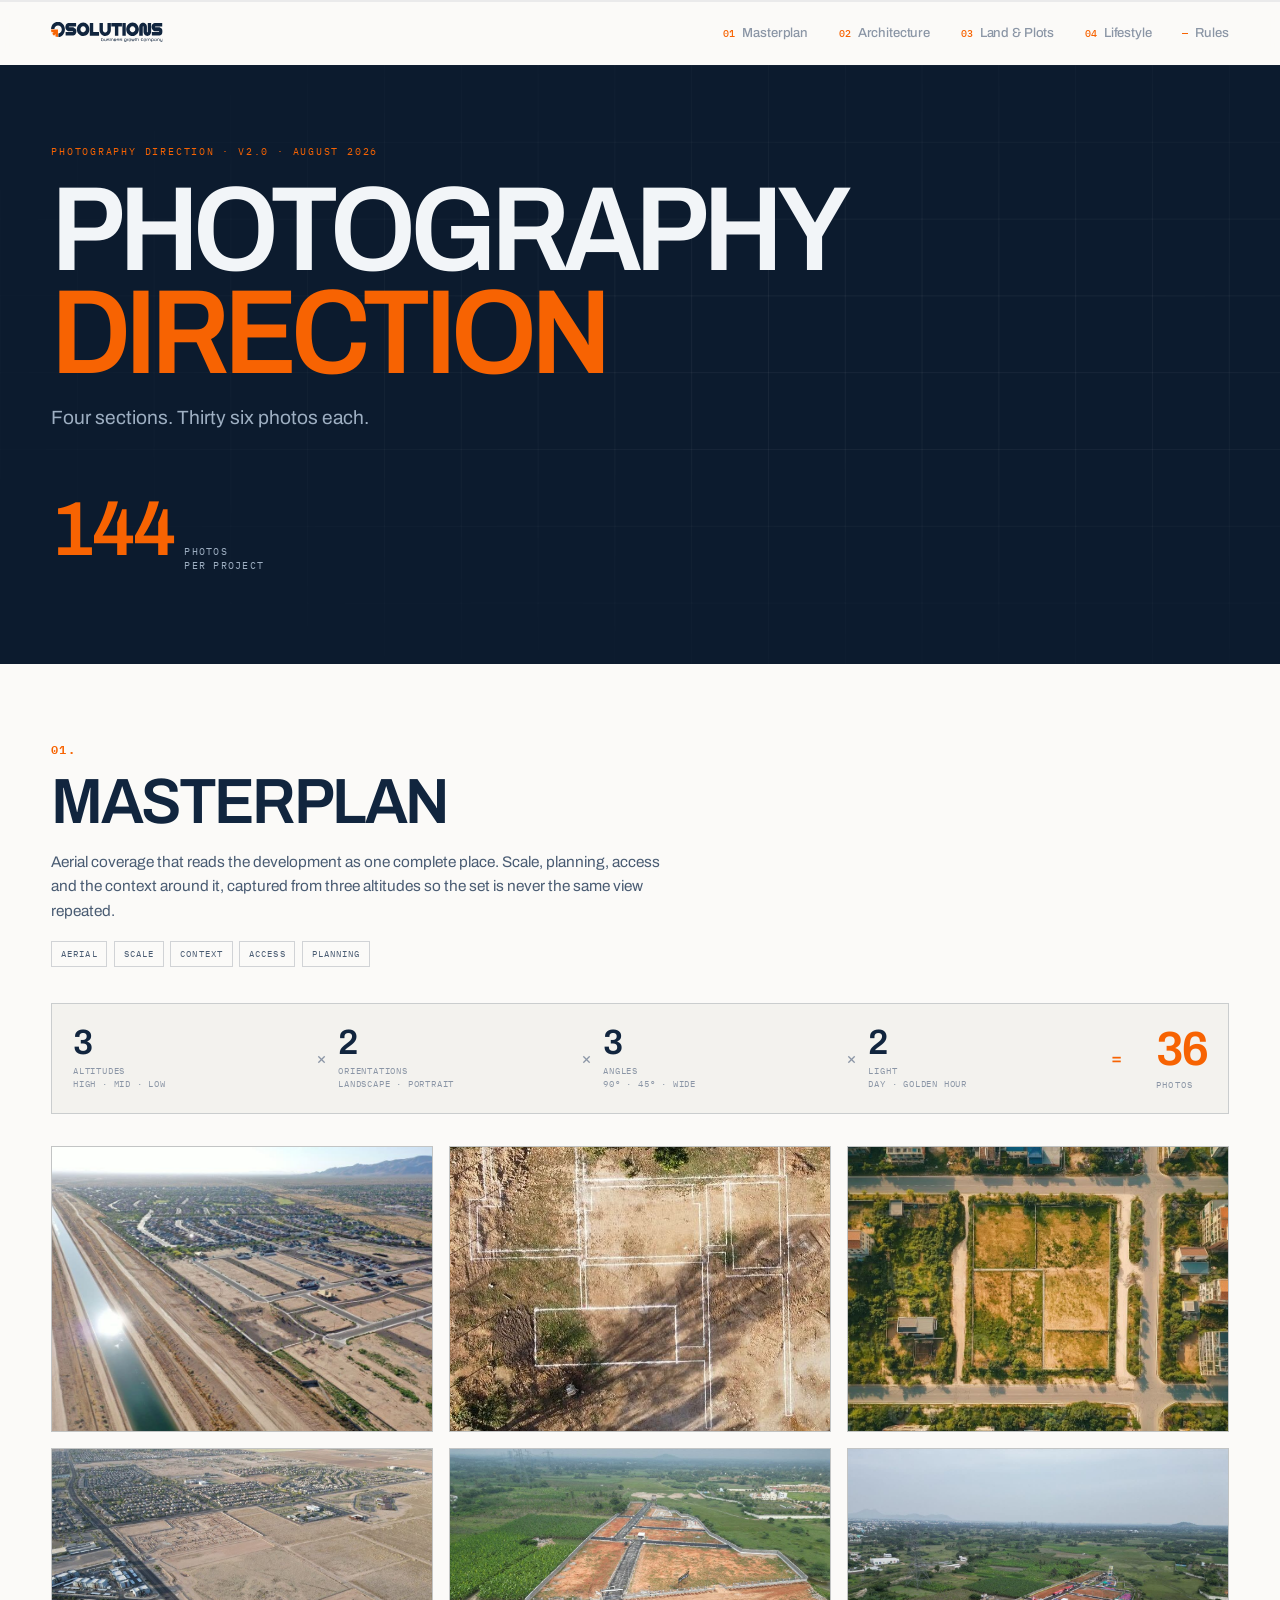
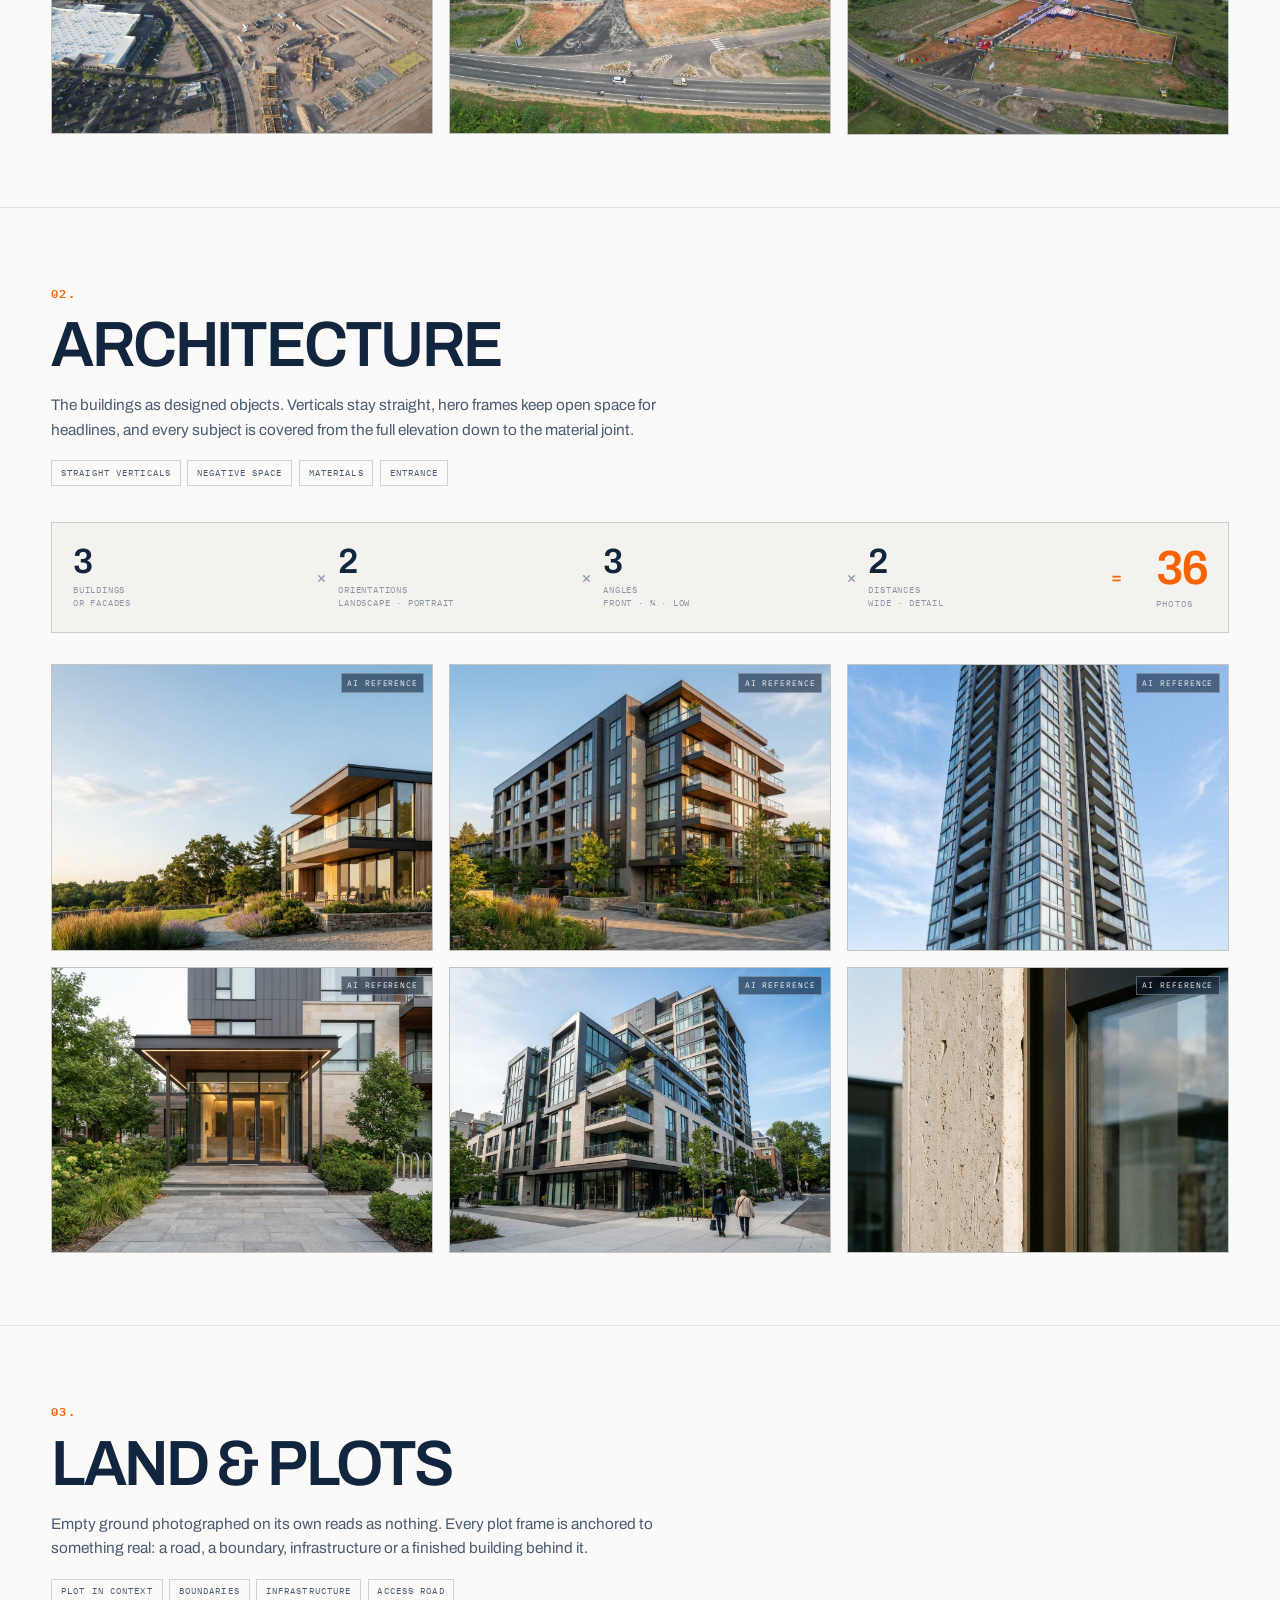
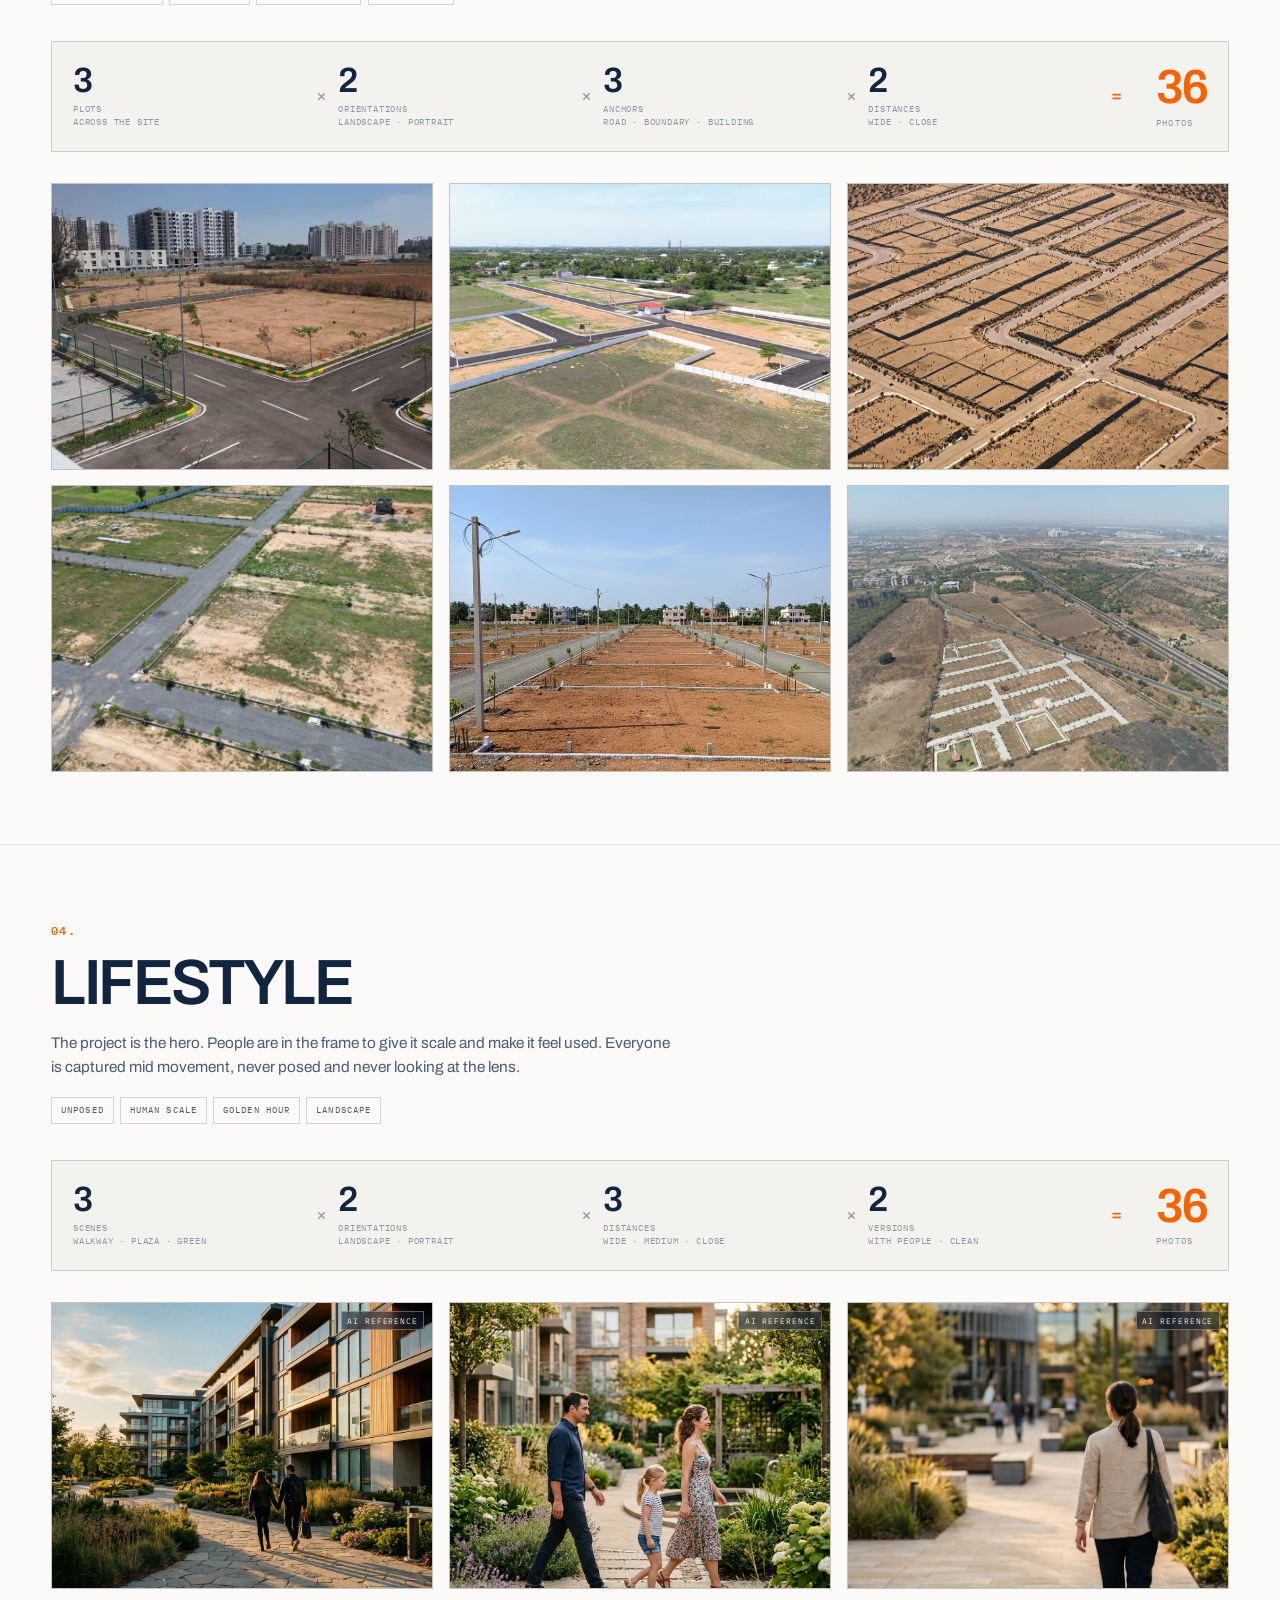
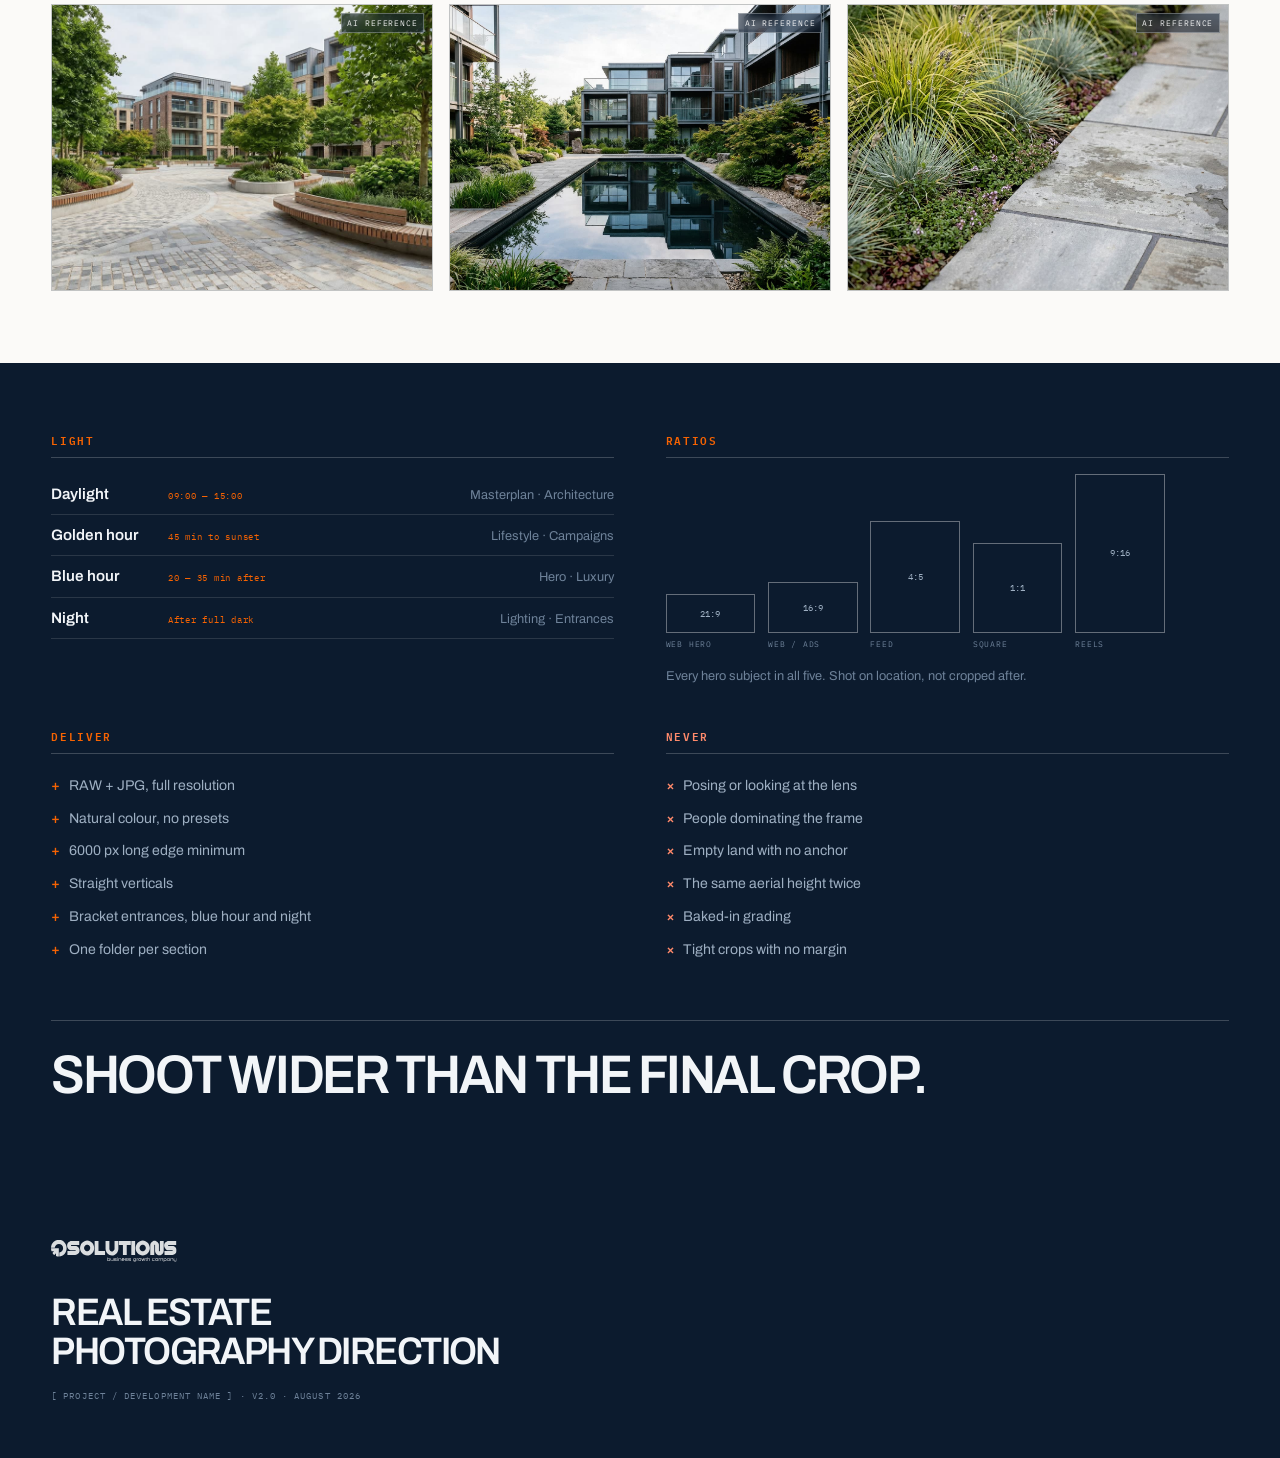
==== commit 241e8d4e: "Rebuild on the reference deck structure: 4 sections, formulas, no checklist Applies the supplied ref" ====
--- a/index.html
+++ b/index.html
@@ -3,8 +3,8 @@
 <head>
 <meta charset="UTF-8">
 <meta name="viewport" content="width=device-width, initial-scale=1">
-<title>Real Estate Photography Direction — Shot Brief</title>
-<meta name="description" content="Photography shot brief for real estate development. 36 images per category, 360 per project. Look at the frames, shoot the list.">
+<title>Real Estate Photography Direction</title>
+<meta name="description" content="Photography direction for real estate development. Four sections, 36 photos each, 144 per project.">
 <meta name="robots" content="noindex, nofollow">
 <meta name="theme-color" content="#0C1B2E">
 <link rel="icon" type="image/svg+xml" href="assets/img/favicon.svg">
@@ -17,16 +17,12 @@
 
 <div class="scrollbar" aria-hidden="true"><div class="scrollbar__fill" id="progress"></div></div>
 
-<!-- ═══════════════════════════════════════════════════════ NAV ═══ -->
 <header class="nav" id="nav">
   <div class="nav__in">
     <a class="nav__brand" href="#top" aria-label="Top">
       <img src="assets/img/logo.svg" alt="" width="253" height="44">
     </a>
     <nav class="nav__links" id="navLinks" aria-label="Sections"></nav>
-    <a class="nav__count" href="#checklist">
-      <span class="nav__countnum" id="navCount">0/360</span>
-    </a>
     <button class="nav__toggle" id="navToggle" aria-label="Open menu" aria-expanded="false" aria-controls="drawer">
       <span></span><span></span>
     </button>
@@ -37,90 +33,51 @@
 
 <main id="top">
 
-<!-- ══════════════════════════════════════════════════════ HERO ═══ -->
-<section class="hero">
-  <div class="hero__bg" aria-hidden="true"><div class="hero__grid"></div></div>
-  <div class="hero__in">
-    <span class="hero__kick">Production Brief · <span id="heroVer"></span></span>
-    <h1 class="hero__h1">Photography<br><span class="is-accent">Direction</span></h1>
-    <p class="hero__lede">Look at the frames. Shoot the list.</p>
-    <div class="hero__stats">
-      <div class="hstat hstat--hero"><b>36</b><span>images<br>per category</span></div>
-      <div class="hstat"><b>10</b><span>categories</span></div>
-      <div class="hstat"><b>360</b><span>images<br>per project</span></div>
+  <section class="hero">
+    <div class="hero__bg" aria-hidden="true"><div class="hero__grid"></div></div>
+    <div class="hero__in">
+      <span class="hero__kick" id="heroKick"></span>
+      <h1 class="hero__h1">Photography<br><span class="is-accent">Direction</span></h1>
+      <p class="hero__lede">Four sections. Thirty six photos each.</p>
+      <p class="hero__total"><b id="heroTotal">144</b><span>photos<br>per project</span></p>
     </div>
-  </div>
-</section>
+  </section>
 
-<!-- ══════════════════════════════════════════════════ RULE BAR ═══ -->
-<section class="rulebar">
-  <div class="shell rulebar__in">
-    <p class="rulebar__eq"><b>36</b> per category <i>×</i> <b>10</b> categories <i>=</i> <b>360</b> images</p>
-    <p class="rulebar__note">Spread the 36 across the matrix. Never 36 versions of one frame.</p>
-  </div>
-</section>
+  <div id="sections"></div>
 
-<!-- ═══════════════════════════════════ CATEGORIES (generated) ═══ -->
-<div id="cats"></div>
-
-<!-- ═════════════════════════════════════════ QUICK REFERENCE ════ -->
-<section class="sec sec--dark" id="rules">
-  <div class="shell">
-    <h2 class="strip__h">Light</h2>
-    <div class="timeline" id="timeline"></div>
-
-    <h2 class="strip__h">Ratios · shoot each hero subject in all five</h2>
-    <div class="ratios__row" id="ratioRow"></div>
-
-    <div class="rules">
-      <div>
-        <h3 class="rules__h">Every frame</h3>
-        <ul class="rules__list" id="ruleFrame"></ul>
-      </div>
-      <div>
-        <h3 class="rules__h">Files</h3>
-        <ul class="rules__list" id="ruleFiles"></ul>
-      </div>
-      <div>
-        <h3 class="rules__h rules__h--no">Never</h3>
-        <ul class="rules__list rules__list--no" id="ruleNo"></ul>
-      </div>
-    </div>
-
-    <p class="bigrule">Shoot wider than the final crop.</p>
-  </div>
-</section>
-
-<!-- ═══════════════════════════════════════════════ CHECKLIST ════ -->
-<section class="sec sec--pad" id="checklist">
-  <div class="shell">
-    <div class="prog" id="prog">
-      <div class="prog__top">
-        <p class="prog__count"><span id="progNum">0 / 360</span> <em>frames</em></p>
-        <div class="prog__acts">
-          <button type="button" class="btn btn--ghost" id="expandAll">Expand all</button>
-          <button type="button" class="btn btn--ghost" id="resetAll">Reset</button>
+  <section class="sec sec--dark" id="rules">
+    <div class="shell">
+      <div class="rules">
+        <div class="rules__col">
+          <h2 class="rules__h">Light</h2>
+          <ul class="light" id="light"></ul>
+        </div>
+        <div class="rules__col">
+          <h2 class="rules__h">Ratios</h2>
+          <div class="ratios" id="ratios"></div>
+          <p class="rules__note">Every hero subject in all five. Shot on location, not cropped after.</p>
         </div>
       </div>
-      <div class="prog__bar"><div class="prog__fill" id="progFill"></div></div>
-      <div class="prog__meta">
-        <span><b id="progShots">0</b>/<span id="progShotsTotal">110</span> shots</span>
-        <span><b id="progCats">0</b>/<span id="progCatsTotal">10</span> categories</span>
-        <span id="progPct">0%</span>
+      <div class="rules rules--two">
+        <div class="rules__col">
+          <h2 class="rules__h">Deliver</h2>
+          <ul class="list" id="deliver"></ul>
+        </div>
+        <div class="rules__col">
+          <h2 class="rules__h rules__h--no">Never</h2>
+          <ul class="list list--no" id="never"></ul>
+        </div>
       </div>
+      <p class="bigrule">Shoot wider than the final crop.</p>
     </div>
-    <div class="checklist" id="checklistWrap"></div>
-  </div>
-</section>
+  </section>
 
 </main>
 
-<!-- ══════════════════════════════════════════════════ FOOTER ════ -->
 <footer class="foot">
-  <div class="shell foot__in">
+  <div class="shell">
     <img src="assets/img/logo.svg" alt="" width="253" height="44">
     <p class="foot__title">Real Estate<br>Photography Direction</p>
-    <p class="foot__note">A complete visual asset library. Not a collection of nice images.</p>
     <p class="foot__meta" id="footMeta"></p>
   </div>
 </footer>
--- a/assets/css/main.css
+++ b/assets/css/main.css
@@ -1,82 +1,69 @@
 /* ==========================================================================
    REAL ESTATE PHOTOGRAPHY DIRECTION
-   Image led shot brief · Osolutions brand (navy #11253E / orange #F76302)
-
-   1 Tokens   2 Base   3 Nav   4 Hero   5 Rule bar
-   6 Category + tiles   7 Masterplan gallery   8 Reference strips
-   9 Checklist   10 Footer   11 Motion & responsive
+   Four sections · Osolutions brand (navy #11253E / orange #F76302)
+   1 Tokens  2 Base  3 Nav  4 Hero  5 Section  6 Formula  7 Grid
+   8 Rules  9 Footer  10 Motion & responsive
    ========================================================================== */
 
 /* ---------------------------------------------------------- 1. Tokens --- */
-:root {
+:root{
   --navy:#11253E; --deep:#0C1B2E; --orange:#F76302;
-  --paper:#FBFAF8; --paper-2:#F3F2EE; --paper-3:#E9E8E2; --card:#FFF;
+  --paper:#FBFAF8; --paper-2:#F3F2EE; --paper-3:#E9E8E2;
   --ink:#11253E; --ink-2:#4A5C73; --ink-3:#8B96A6;
   --ink-inv:#F2F5F8; --ink-inv-2:#9EAFC2;
   --line:rgba(17,37,62,.10); --line-2:rgba(17,37,62,.18); --line-3:rgba(17,37,62,.34);
-  --wire:rgba(17,37,62,.13); --wire-bg:rgba(17,37,62,.03);
   --font:"Archivo",-apple-system,BlinkMacSystemFont,"Segoe UI",system-ui,sans-serif;
   --mono:"IBM Plex Mono",ui-monospace,SFMono-Regular,monospace;
-  --shell:1500px; --gut:clamp(1.1rem,4vw,3.4rem);
+  --shell:1360px; --gut:clamp(1.15rem,4vw,3.5rem);
   --ease:cubic-bezier(.22,1,.36,1);
 }
 
 /* ------------------------------------------------------------ 2. Base --- */
 *{margin:0;padding:0;box-sizing:border-box}
 *::selection{background:var(--orange);color:#fff}
-html{-webkit-text-size-adjust:100%;scroll-behavior:smooth;scroll-padding-top:74px}
+html{-webkit-text-size-adjust:100%;scroll-behavior:smooth;scroll-padding-top:72px}
 body{
-  font-family:var(--font);font-size:clamp(.92rem,.25vw+.86rem,1rem);line-height:1.55;
+  font-family:var(--font);font-size:clamp(.92rem,.25vw+.86rem,1rem);line-height:1.6;
   color:var(--ink);background:var(--paper);overflow-x:hidden;
-  -webkit-font-smoothing:antialiased;-moz-osx-font-smoothing:grayscale;
-  font-variant-numeric:tabular-nums;
+  -webkit-font-smoothing:antialiased;-moz-osx-font-smoothing:grayscale;font-variant-numeric:tabular-nums;
 }
 img,svg{display:block;max-width:100%}
 a{color:inherit;text-decoration:none}
 button{font:inherit;color:inherit;background:none;border:none;cursor:pointer}
-ul,ol{list-style:none}
-h1,h2,h3{font-weight:600;line-height:1;letter-spacing:-.04em;font-stretch:94%}
+ul{list-style:none}
+h1,h2{font-weight:600;line-height:1;letter-spacing:-.04em;font-stretch:94%}
 :focus-visible{outline:2px solid var(--orange);outline-offset:3px}
 
 .shell{width:100%;max-width:var(--shell);margin-inline:auto;padding-inline:var(--gut)}
-.sec--pad{padding-block:clamp(3rem,7vh,5.5rem)}
+.sec--pad{padding-block:clamp(3.2rem,8vh,6rem)}
 .sec--dark{
-  background:var(--deep);color:var(--ink-inv);padding-block:clamp(3rem,7vh,5.5rem);
+  background:var(--deep);color:var(--ink-inv);padding-block:clamp(3.2rem,8vh,6rem);
   --ink:var(--ink-inv);--ink-2:var(--ink-inv-2);--ink-3:#6E8299;
   --line:rgba(255,255,255,.12);--line-2:rgba(255,255,255,.2);--line-3:rgba(255,255,255,.36);
-  --paper:var(--deep);--paper-2:rgba(255,255,255,.05);--paper-3:rgba(255,255,255,.1);
-  --wire:rgba(255,255,255,.14);--wire-bg:rgba(255,255,255,.03);--card:rgba(255,255,255,.04);
-}
-
+  --paper-3:rgba(255,255,255,.1);
+}
 .scrollbar{position:fixed;inset:0 0 auto 0;height:2px;z-index:200;background:rgba(17,37,62,.07)}
 .scrollbar__fill{height:100%;width:0;background:var(--orange)}
 
 /* ------------------------------------------------------------- 3. Nav --- */
 .nav{
-  position:sticky;top:0;z-index:150;background:rgba(251,250,248,.88);
+  position:sticky;top:0;z-index:150;background:rgba(251,250,248,.9);
   backdrop-filter:saturate(150%) blur(14px);-webkit-backdrop-filter:saturate(150%) blur(14px);
   border-bottom:1px solid transparent;transition:border-color .3s;
 }
 .nav.is-stuck{border-bottom-color:var(--line-2)}
-.nav__in{
-  max-width:var(--shell);margin-inline:auto;padding:0 var(--gut);height:64px;
-  display:flex;align-items:center;gap:clamp(.8rem,2vw,2rem);
-}
+.nav__in{max-width:var(--shell);margin-inline:auto;padding:0 var(--gut);height:64px;display:flex;align-items:center;gap:1.5rem}
 .nav__brand img{width:112px;height:auto}
-.nav__links{display:flex;align-items:center;gap:clamp(.5rem,1vw,1.15rem);margin-left:auto}
+.nav__links{display:flex;align-items:center;gap:clamp(1rem,2.4vw,2.4rem);margin-left:auto}
 .nav__link{
-  font-family:var(--mono);font-size:.63rem;letter-spacing:.1em;text-transform:uppercase;
-  color:var(--ink-3);padding:.4rem 0;position:relative;white-space:nowrap;transition:color .2s;
-}
-.nav__link::after{content:'';position:absolute;left:0;right:100%;bottom:.05rem;height:1px;background:var(--orange);transition:right .3s var(--ease)}
+  display:flex;align-items:baseline;gap:.45rem;font-size:.82rem;font-weight:500;
+  letter-spacing:-.01em;color:var(--ink-3);padding:.4rem 0;position:relative;white-space:nowrap;transition:color .2s;
+}
+.nav__link em{font-family:var(--mono);font-style:normal;font-size:.6rem;color:var(--orange)}
+.nav__link::after{content:'';position:absolute;left:0;right:100%;bottom:0;height:1px;background:var(--orange);transition:right .3s var(--ease)}
 .nav__link:hover,.nav__link.is-on{color:var(--ink)}
 .nav__link.is-on::after{right:0}
-.nav__count{
-  flex:none;margin-left:auto;font-family:var(--mono);font-size:.7rem;font-weight:600;
-  padding:.34rem .6rem;border:1px solid var(--line-2);
-}
-.nav__count:hover{border-color:var(--orange);color:var(--orange)}
-.nav__toggle{display:none;width:38px;height:38px;position:relative;flex:none}
+.nav__toggle{display:none;width:38px;height:38px;position:relative;margin-left:auto}
 .nav__toggle span{position:absolute;left:8px;width:22px;height:1.5px;background:var(--ink);transition:transform .35s var(--ease)}
 .nav__toggle span:nth-child(1){top:16px}.nav__toggle span:nth-child(2){top:22px}
 .nav__toggle.is-on span:nth-child(1){transform:translateY(3px) rotate(45deg)}
@@ -84,19 +71,18 @@
 
 .drawer{
   position:fixed;inset:64px 0 auto 0;z-index:149;background:var(--paper);
-  border-bottom:1px solid var(--line-2);max-height:calc(100dvh - 64px);overflow-y:auto;
-  transform:translateY(-102%);opacity:0;visibility:hidden;
+  border-bottom:1px solid var(--line-2);transform:translateY(-102%);opacity:0;visibility:hidden;
   transition:transform .4s var(--ease),opacity .3s,visibility .3s;
 }
 .drawer.is-on{transform:translateY(0);opacity:1;visibility:visible}
-.drawer__list{padding:.4rem var(--gut) 1.6rem}
-.drawer__list a{display:flex;align-items:baseline;gap:.9rem;padding:.72rem 0;border-bottom:1px solid var(--line);font-size:1rem;font-weight:500;letter-spacing:-.02em}
-.drawer__list em{font-family:var(--mono);font-style:normal;font-size:.6rem;color:var(--orange);min-width:1.6rem}
-.drawer__list b{margin-left:auto;font-family:var(--mono);font-size:.62rem;color:var(--ink-3)}
+.drawer__list{padding:.4rem var(--gut) 1.4rem}
+.drawer__list a{display:flex;align-items:baseline;gap:.9rem;padding:.8rem 0;border-bottom:1px solid var(--line);font-size:1.05rem;font-weight:500}
+.drawer__list em{font-family:var(--mono);font-style:normal;font-size:.62rem;color:var(--orange);min-width:1.5rem}
+.drawer__list b{margin-left:auto;font-family:var(--mono);font-size:.65rem;color:var(--ink-3)}
 
 /* ------------------------------------------------------------ 4. Hero --- */
 .hero{
-  position:relative;min-height:clamp(420px,62vh,620px);display:flex;align-items:center;
+  position:relative;min-height:clamp(400px,58vh,560px);display:flex;align-items:center;
   padding:clamp(3rem,8vh,5rem) var(--gut);background:var(--deep);color:var(--ink-inv);overflow:hidden;
 }
 .hero__bg{position:absolute;inset:0}
@@ -109,205 +95,110 @@
   -webkit-mask-image:radial-gradient(110% 90% at 72% 45%,#000 15%,transparent 78%);
 }
 .hero__in{position:relative;width:100%;max-width:var(--shell);margin-inline:auto}
-.hero__kick{font-family:var(--mono);font-size:.64rem;letter-spacing:.18em;text-transform:uppercase;color:var(--orange)}
-.hero__h1{margin-top:1rem;font-size:clamp(2.6rem,10vw,8rem);line-height:.86;letter-spacing:-.05em;text-transform:uppercase;font-stretch:90%}
+.hero__kick{font-family:var(--mono);font-size:.62rem;letter-spacing:.18em;text-transform:uppercase;color:var(--orange)}
+.hero__h1{margin-top:1rem;font-size:clamp(2.5rem,9.5vw,7.5rem);line-height:.86;letter-spacing:-.05em;text-transform:uppercase;font-stretch:90%}
 .hero__h1 .is-accent{color:var(--orange)}
-.hero__lede{margin-top:1.2rem;font-size:clamp(1rem,1.6vw,1.4rem);letter-spacing:-.02em;color:var(--ink-inv-2)}
-.hero__stats{margin-top:clamp(1.8rem,5vh,3rem);display:flex;flex-wrap:wrap;gap:clamp(1.4rem,4vw,3.5rem);align-items:flex-end}
-.hstat{display:flex;align-items:baseline;gap:.7rem}
-.hstat b{font-size:clamp(2rem,3.6vw,3.2rem);font-weight:600;letter-spacing:-.05em;font-stretch:92%}
-.hstat--hero b{color:var(--orange);font-size:clamp(3rem,6vw,5.4rem)}
-.hstat span{font-family:var(--mono);font-size:.58rem;line-height:1.4;letter-spacing:.12em;text-transform:uppercase;color:var(--ink-inv-2)}
-
-/* -------------------------------------------------------- 5. Rule bar --- */
-.rulebar{background:var(--navy);color:#fff}
-.rulebar__in{display:flex;flex-wrap:wrap;align-items:baseline;gap:.8rem 2rem;padding-block:1.1rem}
-.rulebar__eq{font-size:clamp(1rem,2vw,1.5rem);font-weight:600;letter-spacing:-.03em}
-.rulebar__eq b{color:var(--orange)}
-.rulebar__eq i{font-style:normal;opacity:.5;margin:0 .2rem}
-.rulebar__note{font-family:var(--mono);font-size:.62rem;letter-spacing:.1em;text-transform:uppercase;color:rgba(255,255,255,.6)}
-
-/* -------------------------------------------- 6. Category + tiles ------- */
-.cat{padding-block:clamp(2.6rem,6vh,4.6rem);border-top:1px solid var(--line)}
-.cat--dark{background:var(--deep);color:var(--ink-inv);border-top:0;
-  --ink:var(--ink-inv);--ink-2:var(--ink-inv-2);--ink-3:#6E8299;
-  --line:rgba(255,255,255,.12);--line-2:rgba(255,255,255,.2);
-  --paper-2:rgba(255,255,255,.05);--wire:rgba(255,255,255,.14);--wire-bg:rgba(255,255,255,.03);
-}
-.chead{display:flex;flex-wrap:wrap;align-items:center;gap:.65rem 1rem;margin-bottom:clamp(1.2rem,2.5vh,1.9rem)}
-.chead__num{font-family:var(--mono);font-size:.7rem;font-weight:600;letter-spacing:.14em;color:var(--orange)}
-.chead__t{font-size:clamp(1.7rem,4.4vw,3.4rem);text-transform:uppercase}
-.chead__tier{
-  font-family:var(--mono);font-size:.55rem;letter-spacing:.13em;text-transform:uppercase;
-  padding:.24rem .5rem;border:1px solid var(--line-2);color:var(--ink-2);
-}
-.chead__tier[data-tier="Must Have"]{background:var(--navy);color:#fff;border-color:var(--navy)}
-.cat--dark .chead__tier[data-tier="Must Have"]{background:var(--orange);border-color:var(--orange)}
-.chead__q{
-  font-family:var(--mono);font-size:.9rem;font-weight:600;color:var(--orange);
-  padding:.2rem .5rem;border:1px solid currentColor;
-}
-.chead__q::after{content:' images';font-size:.55rem;letter-spacing:.12em;text-transform:uppercase;color:var(--ink-3)}
-.chead__l{
-  flex:1 1 100%;font-size:clamp(.95rem,1.4vw,1.25rem);letter-spacing:-.02em;
-  color:var(--ink-2);
-}
-
-/* Contact sheet: BOTH grow and basis scale with the aspect ratio, so every
-   tile in a row ends up the same height, like a justified gallery. */
-.tiles{display:flex;flex-wrap:wrap;gap:clamp(.5rem,1vw,.9rem);--h:clamp(150px,17vw,250px)}
-.tile{flex:var(--w,1.5) 1 calc(var(--w,1.5) * var(--h));min-width:0}
-.tile__box{
-  position:relative;aspect-ratio:var(--ar,16/9);border:1px solid var(--line-2);
-  background:var(--wire-bg);overflow:hidden;
-}
-.tile__box img{width:100%;height:100%;object-fit:cover}
-.tile__wire{
-  position:absolute;inset:0;display:grid;place-items:center;
-  font-family:var(--mono);font-size:.6rem;letter-spacing:.14em;color:var(--ink-3);
-  background-image:
-    linear-gradient(to top right,transparent calc(50% - .5px),var(--wire) calc(50% - .5px),var(--wire) calc(50% + .5px),transparent calc(50% + .5px)),
-    linear-gradient(to bottom right,transparent calc(50% - .5px),var(--wire) calc(50% - .5px),var(--wire) calc(50% + .5px),transparent calc(50% + .5px));
-}
-.tile__ratio{
-  position:absolute;left:8px;bottom:8px;font-family:var(--mono);font-size:.52rem;
-  letter-spacing:.1em;color:#fff;padding:.16rem .34rem;background:rgba(12,27,46,.66);
-  backdrop-filter:blur(4px);-webkit-backdrop-filter:blur(4px);
-}
+.hero__lede{margin-top:1.1rem;font-size:clamp(1rem,1.5vw,1.3rem);color:var(--ink-inv-2)}
+.hero__total{margin-top:clamp(1.6rem,4vh,2.6rem);display:flex;align-items:baseline;gap:.8rem}
+.hero__total b{font-size:clamp(2.6rem,6vw,5rem);font-weight:600;letter-spacing:-.05em;color:var(--orange)}
+.hero__total span{font-family:var(--mono);font-size:.6rem;line-height:1.4;letter-spacing:.13em;text-transform:uppercase;color:var(--ink-inv-2)}
+
+/* --------------------------------------------------------- 5. Section --- */
+.sect + .sect{border-top:1px solid var(--line)}
+.shead{max-width:70ch;margin-bottom:clamp(1.6rem,4vh,2.4rem)}
+.shead__n{font-family:var(--mono);font-size:.78rem;font-weight:600;letter-spacing:.1em;color:var(--orange)}
+.shead__t{margin-top:.5rem;font-size:clamp(2rem,5.4vw,4rem);text-transform:uppercase}
+.shead__b{margin-top:1rem;font-size:clamp(.95rem,1.2vw,1.1rem);line-height:1.6;color:var(--ink-2)}
+.keys{margin-top:1.1rem;display:flex;flex-wrap:wrap;gap:.4rem}
+.keys li{
+  font-family:var(--mono);font-size:.58rem;letter-spacing:.12em;text-transform:uppercase;
+  padding:.3rem .55rem;border:1px solid var(--line-2);color:var(--ink-2);
+}
+
+/* --------------------------------------------------------- 6. Formula --- */
+.fx{
+  display:flex;flex-wrap:wrap;align-items:stretch;gap:.5rem;
+  padding:clamp(.9rem,2vw,1.3rem);border:1px solid var(--line-2);background:var(--paper-2);
+  margin-bottom:clamp(1.4rem,3.5vh,2.2rem);
+}
+.fx__part{display:flex;flex-direction:column;gap:.3rem;flex:1 1 140px;min-width:0}
+.fx__part b{font-size:clamp(1.5rem,3vw,2.2rem);font-weight:600;letter-spacing:-.04em;line-height:1}
+.fx__part i{font-family:var(--mono);font-style:normal;font-size:.56rem;line-height:1.45;letter-spacing:.09em;text-transform:uppercase;color:var(--ink-3)}
+.fx__op{display:flex;align-items:center;font-size:1.1rem;color:var(--ink-3);padding-inline:.2rem}
+.fx__op--eq{color:var(--orange);font-weight:600}
+.fx__total{display:flex;flex-direction:column;gap:.3rem;padding-left:clamp(.6rem,2vw,1.4rem);flex:0 0 auto}
+.fx__total b{font-size:clamp(1.8rem,4vw,3rem);font-weight:600;letter-spacing:-.05em;line-height:1;color:var(--orange)}
+.fx__total i{font-family:var(--mono);font-style:normal;font-size:.56rem;letter-spacing:.14em;text-transform:uppercase;color:var(--ink-3)}
+
+/* ------------------------------------------------------------ 7. Grid --- */
+/* Uniform tiles: every image the same shape, so the set reads as one system. */
+.grid{display:grid;grid-template-columns:repeat(3,1fr);gap:clamp(.5rem,1.2vw,1rem)}
+.tile{position:relative;aspect-ratio:4 / 3;overflow:hidden;background:var(--paper-3);border:1px solid var(--line-2)}
+.tile img{width:100%;height:100%;object-fit:cover}
 .tile__ai{
   position:absolute;right:8px;top:8px;font-family:var(--mono);font-size:.48rem;
-  letter-spacing:.12em;color:rgba(255,255,255,.9);padding:.14rem .3rem;
-  border:1px solid rgba(255,255,255,.3);background:rgba(12,27,46,.5);
+  letter-spacing:.12em;text-transform:uppercase;color:rgba(255,255,255,.92);
+  padding:.16rem .34rem;border:1px solid rgba(255,255,255,.3);background:rgba(12,27,46,.55);
   backdrop-filter:blur(4px);-webkit-backdrop-filter:blur(4px);
 }
-.tile__cap{margin-top:.45rem;font-size:.78rem;line-height:1.35}
-.tile__cap b{display:block;font-weight:600;letter-spacing:-.015em}
-.tile__cap span{color:var(--ink-3);font-size:.74rem}
-
-/* ------------------------------------------- 7. Masterplan gallery ------ */
-.plan{margin-top:clamp(1.6rem,4vh,2.8rem);display:flex;flex-direction:column;gap:clamp(1.2rem,3vh,2rem)}
-.plan__h{
-  display:flex;align-items:center;gap:.7rem;margin-bottom:.6rem;
-  font-family:var(--mono);font-size:.66rem;font-weight:600;letter-spacing:.14em;text-transform:uppercase;
-}
-.plan__h em{font-style:normal;color:var(--orange);font-size:.6rem}
-.plan__h span{
-  font-weight:400;letter-spacing:.06em;text-transform:none;color:var(--ink-3);
-  font-size:.66rem;padding-left:.7rem;border-left:1px solid var(--line-2);
-}
-.plan__row{display:flex;flex-wrap:wrap;gap:.5rem}
-.ptile{flex:0 0 auto}
-.ptile img{
-  height:clamp(104px,13vw,168px);width:auto;object-fit:cover;
-  border:1px solid var(--line-2);background:var(--paper-2);
-}
-
-/* ---------------------------------------------- 8. Reference strips ----- */
-.strip__h{
-  font-family:var(--mono);font-size:.66rem;font-weight:600;letter-spacing:.16em;
-  text-transform:uppercase;color:var(--orange);margin-bottom:1rem;
-}
-.strip__h + *{margin-bottom:clamp(2rem,5vh,3.2rem)}
-
-.timeline{display:grid;grid-template-columns:repeat(auto-fit,minmax(180px,1fr));gap:1px;background:var(--line-2);border:1px solid var(--line-2)}
-.tcard{background:var(--deep);padding:1.1rem;position:relative}
-.tcard::before{content:'';position:absolute;top:0;left:0;right:0;height:3px;background:var(--tone,var(--line-3))}
-.tcard--01{--tone:#BFD3E6}.tcard--02{--tone:#F7A14A}.tcard--03{--tone:#4A6E9E}.tcard--04{--tone:#16233A}
-.tcard__t{font-size:1.15rem;text-transform:uppercase}
-.tcard__w{display:block;margin-top:.3rem;font-family:var(--mono);font-size:.58rem;letter-spacing:.1em;color:var(--orange)}
-.tcard__best{margin-top:.8rem;display:flex;flex-wrap:wrap;gap:.3rem}
-.tcard__best li{font-family:var(--mono);font-size:.54rem;letter-spacing:.08em;text-transform:uppercase;padding:.18rem .38rem;border:1px solid var(--line-2);color:var(--ink-2)}
-
-.ratios__row{display:flex;flex-wrap:wrap;gap:clamp(.7rem,2vw,1.6rem);align-items:flex-end}
-.rframe__box{
-  width:clamp(72px,10vw,150px);aspect-ratio:var(--ar);border:1px solid var(--line-3);
-  background:var(--wire-bg);display:grid;place-items:center;
-  font-family:var(--mono);font-size:.58rem;color:var(--ink-2);
-}
-.rframe figcaption{margin-top:.4rem;font-family:var(--mono);font-size:.52rem;letter-spacing:.1em;text-transform:uppercase;color:var(--ink-3)}
-
-.rules{display:grid;grid-template-columns:repeat(auto-fit,minmax(230px,1fr));gap:clamp(1.2rem,3vw,2.6rem);margin-bottom:clamp(2rem,5vh,3rem)}
-.rules__h{font-family:var(--mono);font-size:.64rem;font-weight:600;letter-spacing:.16em;text-transform:uppercase;padding-bottom:.6rem;border-bottom:1px solid var(--line-2);margin-bottom:.8rem}
+
+/* ----------------------------------------------------------- 8. Rules --- */
+.rules{display:grid;grid-template-columns:1fr 1fr;gap:clamp(1.6rem,4vw,4rem);margin-bottom:clamp(2rem,5vh,3.2rem)}
+.rules--two{margin-bottom:clamp(2.4rem,6vh,3.6rem)}
+.rules__h{font-family:var(--mono);font-size:.66rem;font-weight:600;letter-spacing:.16em;text-transform:uppercase;color:var(--orange);padding-bottom:.7rem;border-bottom:1px solid var(--line-2);margin-bottom:1rem}
 .rules__h--no{color:#FF8A6B}
-.rules__list li{display:flex;gap:.55rem;padding:.3rem 0;font-size:.86rem;color:var(--ink-2)}
-.rules__list li::before{content:'+';color:var(--orange);font-weight:600}
-.rules__list--no li::before{content:'×';color:#FF8A6B}
+.rules__note{margin-top:.9rem;font-size:.8rem;color:var(--ink-3)}
+
+.light li{display:flex;flex-wrap:wrap;align-items:baseline;gap:.4rem .8rem;padding:.5rem 0;border-bottom:1px solid var(--line)}
+.light b{font-size:.95rem;font-weight:600;min-width:6.5rem}
+.light span{font-family:var(--mono);font-size:.58rem;letter-spacing:.08em;color:var(--orange)}
+.light i{font-style:normal;font-size:.8rem;color:var(--ink-3);margin-left:auto}
+
+.ratios{display:flex;flex-wrap:wrap;gap:.8rem;align-items:flex-end}
+.rf__box{width:clamp(58px,7vw,104px);aspect-ratio:var(--ar);border:1px solid var(--line-3);display:grid;place-items:center;font-family:var(--mono);font-size:.54rem;color:var(--ink-2)}
+.rf figcaption{margin-top:.35rem;font-family:var(--mono);font-size:.5rem;letter-spacing:.1em;text-transform:uppercase;color:var(--ink-3)}
+
+.list li{display:flex;gap:.55rem;padding:.32rem 0;font-size:.88rem;color:var(--ink-2)}
+.list li::before{content:'+';color:var(--orange);font-weight:600}
+.list--no li::before{content:'\00d7';color:#FF8A6B}
 
 .bigrule{
-  font-size:clamp(1.5rem,5vw,3.6rem);font-weight:600;letter-spacing:-.045em;
+  font-size:clamp(1.5rem,5vw,3.4rem);font-weight:600;letter-spacing:-.045em;
   text-transform:uppercase;font-stretch:92%;line-height:1;
   padding-top:clamp(1.4rem,3vh,2.2rem);border-top:1px solid var(--line-2);
 }
 
-/* -------------------------------------------------------- 9. Checklist -- */
-.prog{position:sticky;top:64px;z-index:40;background:var(--paper);border:1px solid var(--line-2);padding:clamp(.9rem,2vw,1.3rem);margin-bottom:1rem}
-.prog__top{display:flex;flex-wrap:wrap;align-items:center;gap:.8rem;justify-content:space-between}
-.prog__count{font-size:clamp(1.2rem,2.6vw,1.9rem);font-weight:600;letter-spacing:-.04em}
-.prog__count em{font-style:normal;font-family:var(--mono);font-size:.58rem;font-weight:500;letter-spacing:.16em;text-transform:uppercase;color:var(--ink-3);margin-left:.4rem}
-.prog__acts{display:flex;gap:.4rem}
-.btn{font-family:var(--mono);font-size:.58rem;letter-spacing:.12em;text-transform:uppercase;padding:.45rem .7rem;border:1px solid var(--line-2);transition:border-color .2s,color .2s}
-.btn:hover{border-color:var(--orange);color:var(--orange)}
-.prog__bar{margin-top:.8rem;height:5px;background:var(--paper-3);overflow:hidden}
-.prog__fill{height:100%;width:0;background:var(--orange);transition:width .45s var(--ease)}
-.prog__meta{margin-top:.6rem;display:flex;flex-wrap:wrap;gap:.3rem 1.2rem;font-family:var(--mono);font-size:.56rem;letter-spacing:.1em;text-transform:uppercase;color:var(--ink-3)}
-.prog__meta b{color:var(--ink)}
-
-.checklist{display:flex;flex-direction:column;gap:.5rem}
-.clcat{border:1px solid var(--line-2);background:var(--paper)}
-.clcat.is-done{border-color:var(--orange)}
-.clcat__head{width:100%;display:flex;align-items:center;gap:.9rem;padding:.8rem clamp(.8rem,2vw,1.3rem);text-align:left}
-.clcat__num{font-family:var(--mono);font-size:.6rem;letter-spacing:.14em;color:var(--orange)}
-.clcat__t{font-size:clamp(.98rem,1.6vw,1.2rem);letter-spacing:-.03em;text-transform:uppercase;font-weight:600}
-.clcat__bar{flex:1;height:3px;background:var(--paper-3);min-width:30px;max-width:240px;margin-left:auto}
-.clcat__barfill{display:block;height:100%;width:0;background:var(--orange);transition:width .4s var(--ease)}
-.clcat__n{font-family:var(--mono);font-size:.62rem;color:var(--ink-2);white-space:nowrap}
-.clcat__n b{color:var(--ink)}
-.clcat__chev{width:9px;height:9px;border-right:1.5px solid var(--ink-3);border-bottom:1.5px solid var(--ink-3);transform:rotate(45deg);transition:transform .3s var(--ease);flex:none}
-.clcat.is-open .clcat__chev{transform:rotate(-135deg)}
-.clcat__body{display:none;border-top:1px solid var(--line);
-  grid-template-columns:repeat(auto-fill,minmax(260px,1fr));}
-.clcat.is-open .clcat__body{display:grid}
-.clitem{display:flex;align-items:center;gap:.7rem;padding:.55rem clamp(.8rem,2vw,1.3rem);border-bottom:1px solid var(--line);cursor:pointer;transition:background .2s}
-.clitem:hover{background:var(--paper-2)}
-.clitem input{position:absolute;opacity:0;width:0;height:0}
-.clbox{flex:none;width:18px;height:18px;border:1px solid var(--line-3);display:grid;place-items:center;transition:background .2s,border-color .2s}
-.clbox::after{content:'';width:9px;height:5px;border-left:2px solid #fff;border-bottom:2px solid #fff;transform:rotate(-45deg) scale(.4);opacity:0;transition:opacity .2s,transform .25s var(--ease)}
-.clitem input:checked + .clbox{background:var(--orange);border-color:var(--orange)}
-.clitem input:checked + .clbox::after{opacity:1;transform:rotate(-45deg) scale(1)}
-.clitem input:focus-visible + .clbox{outline:2px solid var(--orange);outline-offset:2px}
-.clitem__t{flex:1;min-width:0;font-size:.88rem;letter-spacing:-.015em}
-.clitem input:checked ~ .clitem__t{color:var(--ink-3);text-decoration:line-through;text-decoration-color:var(--line-3)}
-.clitem__q{flex:none;font-family:var(--mono);font-size:.58rem;color:var(--ink-3);border:1px solid var(--line-2);padding:.1rem .32rem}
-
-/* --------------------------------------------------------- 10. Footer --- */
-.foot{background:var(--deep);color:var(--ink-inv);padding-block:clamp(2.6rem,6vh,4rem)}
-.foot__in img{width:132px;filter:brightness(0) invert(1);opacity:.85}
-.foot__title{margin-top:1.4rem;font-size:clamp(1.4rem,3.4vw,2.6rem);font-weight:600;letter-spacing:-.04em;line-height:1;text-transform:uppercase;font-stretch:92%}
-.foot__note{margin-top:1rem;font-size:clamp(.95rem,1.5vw,1.15rem);letter-spacing:-.02em;padding-left:1rem;border-left:2px solid var(--orange)}
-.foot__meta{margin-top:1.6rem;font-family:var(--mono);font-size:.56rem;letter-spacing:.12em;text-transform:uppercase;color:#6E8299}
-
-/* -------------------------------------------- 11. Motion & responsive --- */
+/* ---------------------------------------------------------- 9. Footer --- */
+.foot{background:var(--deep);color:var(--ink-inv);padding-block:clamp(2.4rem,6vh,3.6rem)}
+.foot img{width:126px;filter:brightness(0) invert(1);opacity:.85}
+.foot__title{margin-top:1.3rem;font-size:clamp(1.3rem,3.2vw,2.4rem);font-weight:600;letter-spacing:-.04em;line-height:1;text-transform:uppercase;font-stretch:92%}
+.foot__meta{margin-top:1.2rem;font-family:var(--mono);font-size:.56rem;letter-spacing:.12em;text-transform:uppercase;color:#6E8299}
+
+/* --------------------------------------------- 10. Motion & responsive --- */
 .rv{opacity:0;transform:translateY(14px)}
 .rv.in{opacity:1;transform:none;transition:opacity .6s var(--ease) var(--d,0ms),transform .6s var(--ease) var(--d,0ms)}
 
-@media (max-width:1100px){
+@media (max-width:900px){
   .nav__links{display:none}
   .nav__toggle{display:block}
+  .rules{grid-template-columns:1fr;gap:2rem}
 }
 @media (max-width:640px){
   html{scroll-padding-top:60px}
   .nav__in{height:56px}
   .drawer{inset-block-start:56px}
-  .prog{top:56px}
-  .tile{flex:1 1 100%}
-  .clcat__bar{display:none}
+  .grid{grid-template-columns:repeat(2,1fr)}
+  .fx{gap:.4rem}
+  .fx__part{flex:1 1 40%}
+  .fx__op{display:none}
+  .fx__total{flex:1 1 100%;padding-left:0;padding-top:.7rem;border-top:1px solid var(--line-2);flex-direction:row;align-items:baseline;gap:.6rem}
+  .light i{margin-left:0;width:100%}
 }
 @media print{
-  .nav,.drawer,.scrollbar,.prog__acts{display:none}
-  .sec--dark,.hero,.foot,.cat--dark{background:#fff;color:#11253E}
-  .clcat__body{display:grid !important}
+  .nav,.drawer,.scrollbar{display:none}
+  .sec--dark,.hero,.foot{background:#fff;color:#11253E}
   .rv{opacity:1 !important;transform:none !important}
-  .cat,.clcat,.tile,.plan__g{break-inside:avoid}
+  .sect,.tile,.fx{break-inside:avoid}
 }
 @media (prefers-reduced-motion:reduce){
   html{scroll-behavior:auto}
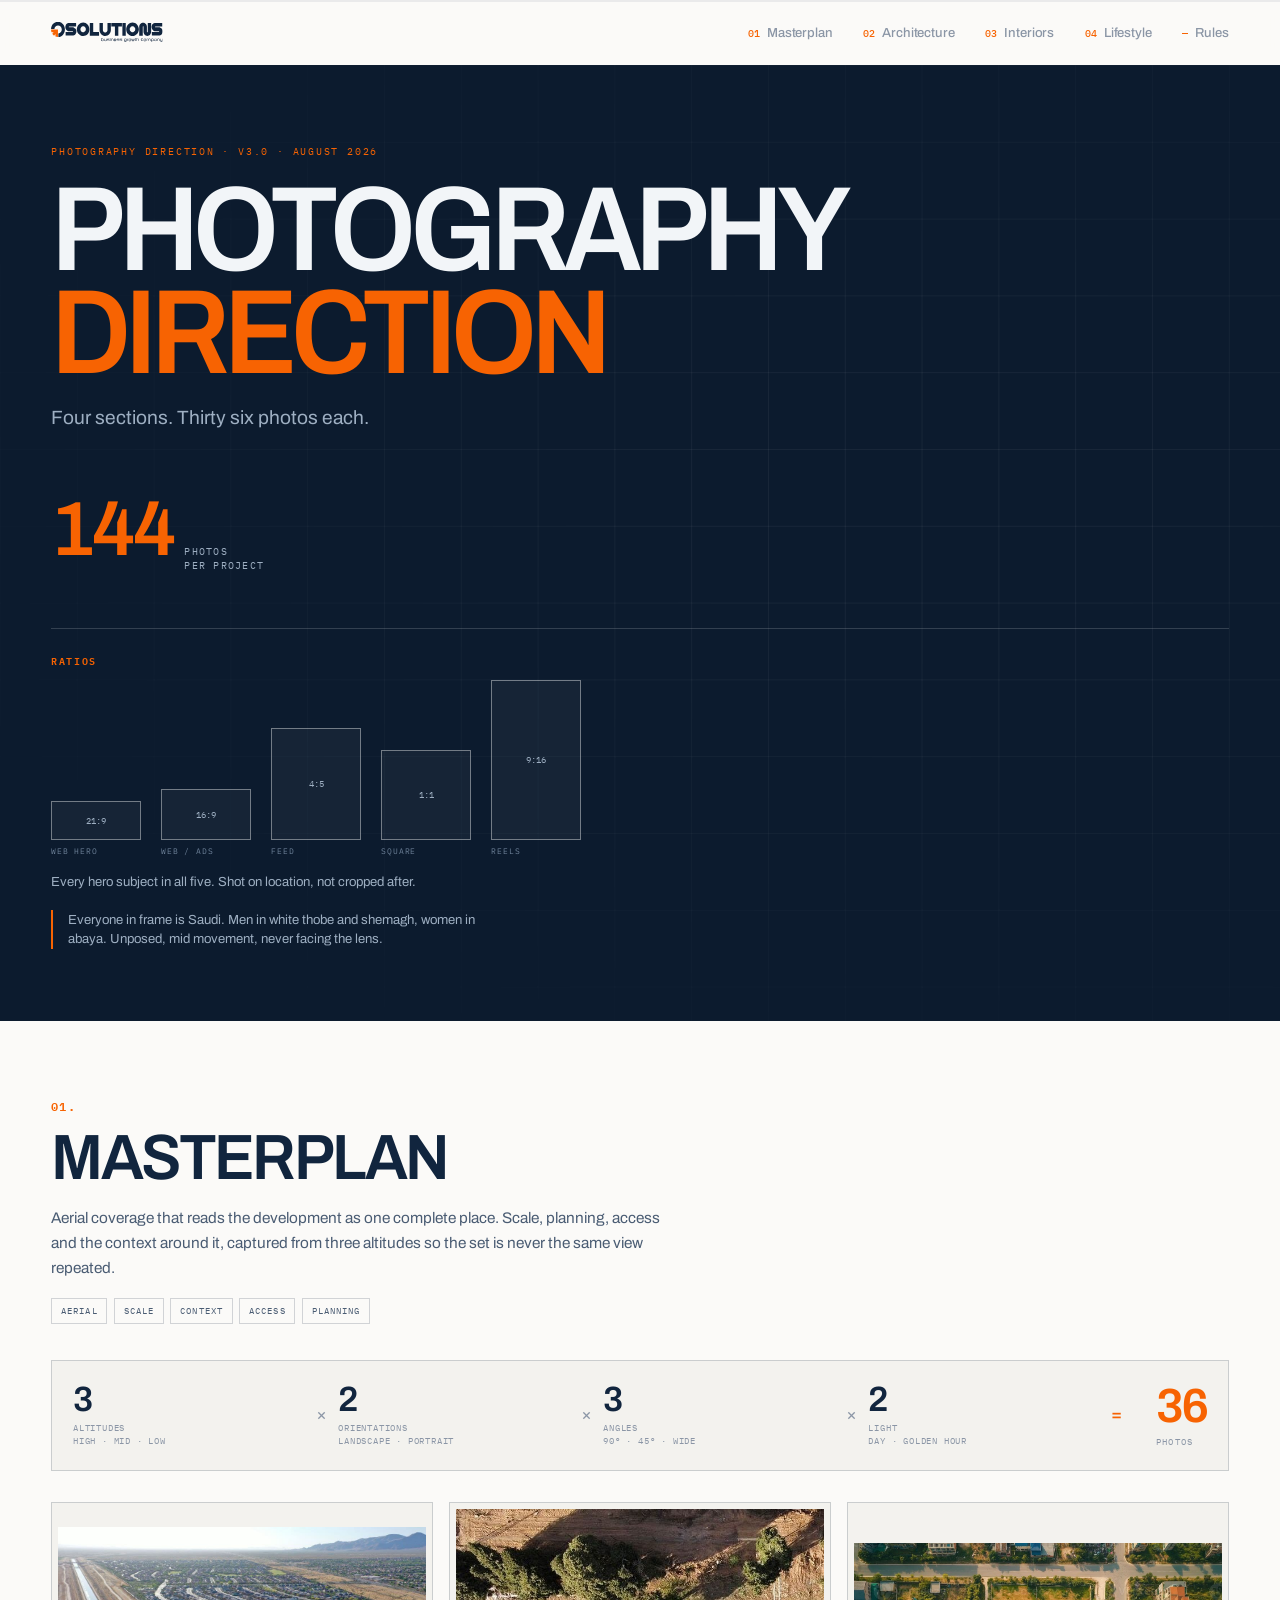
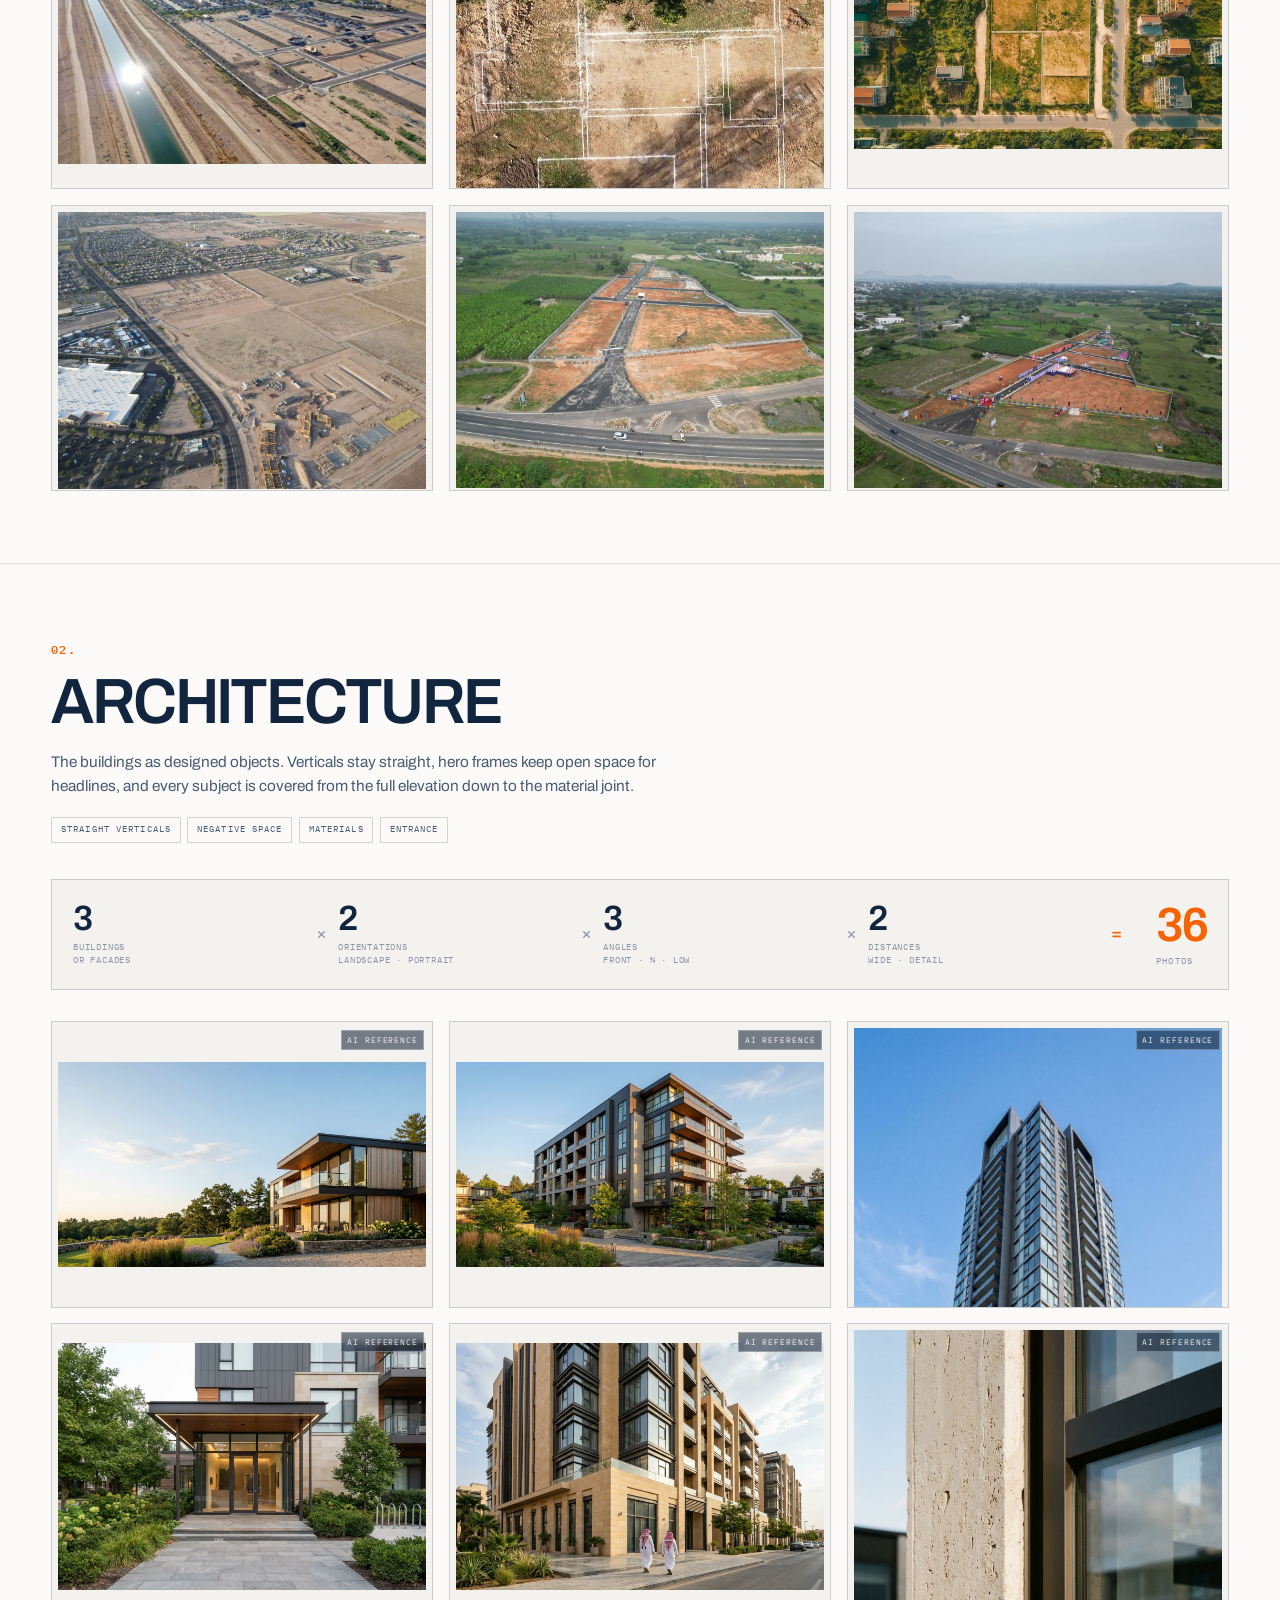
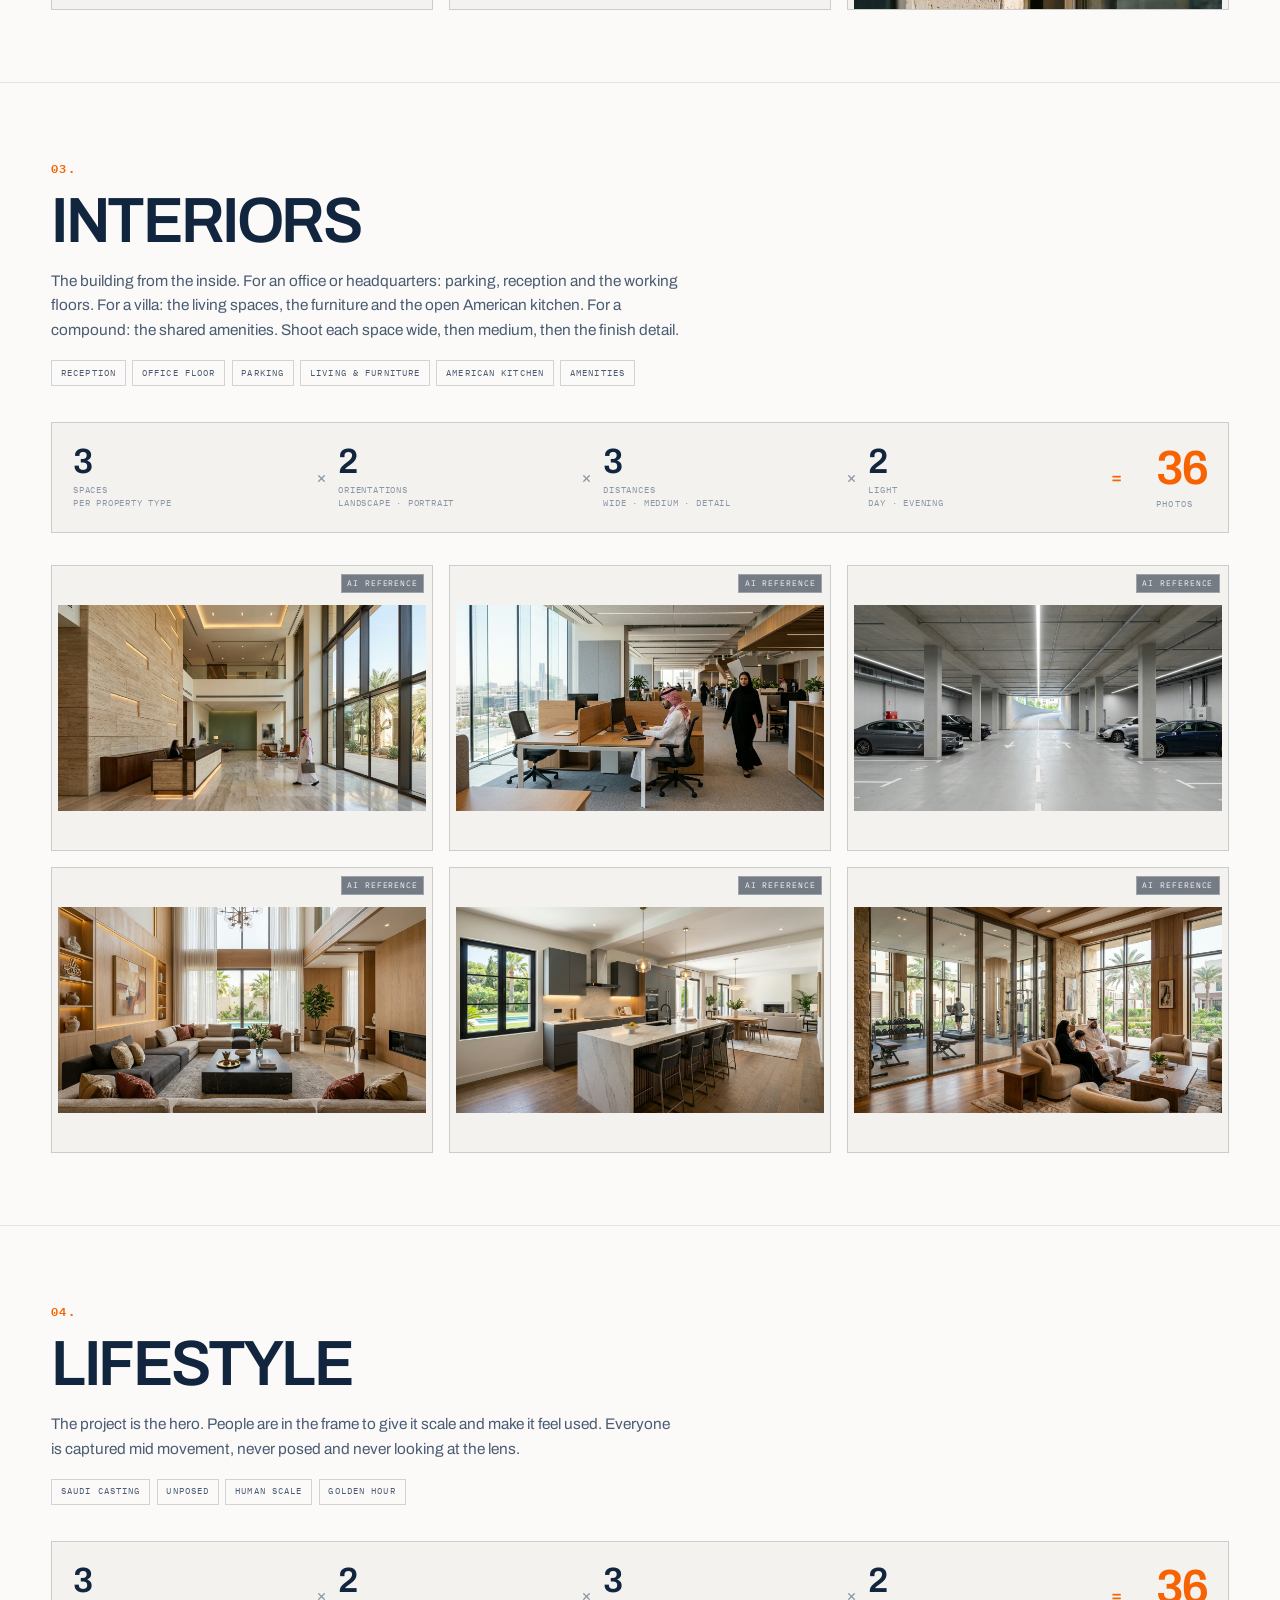
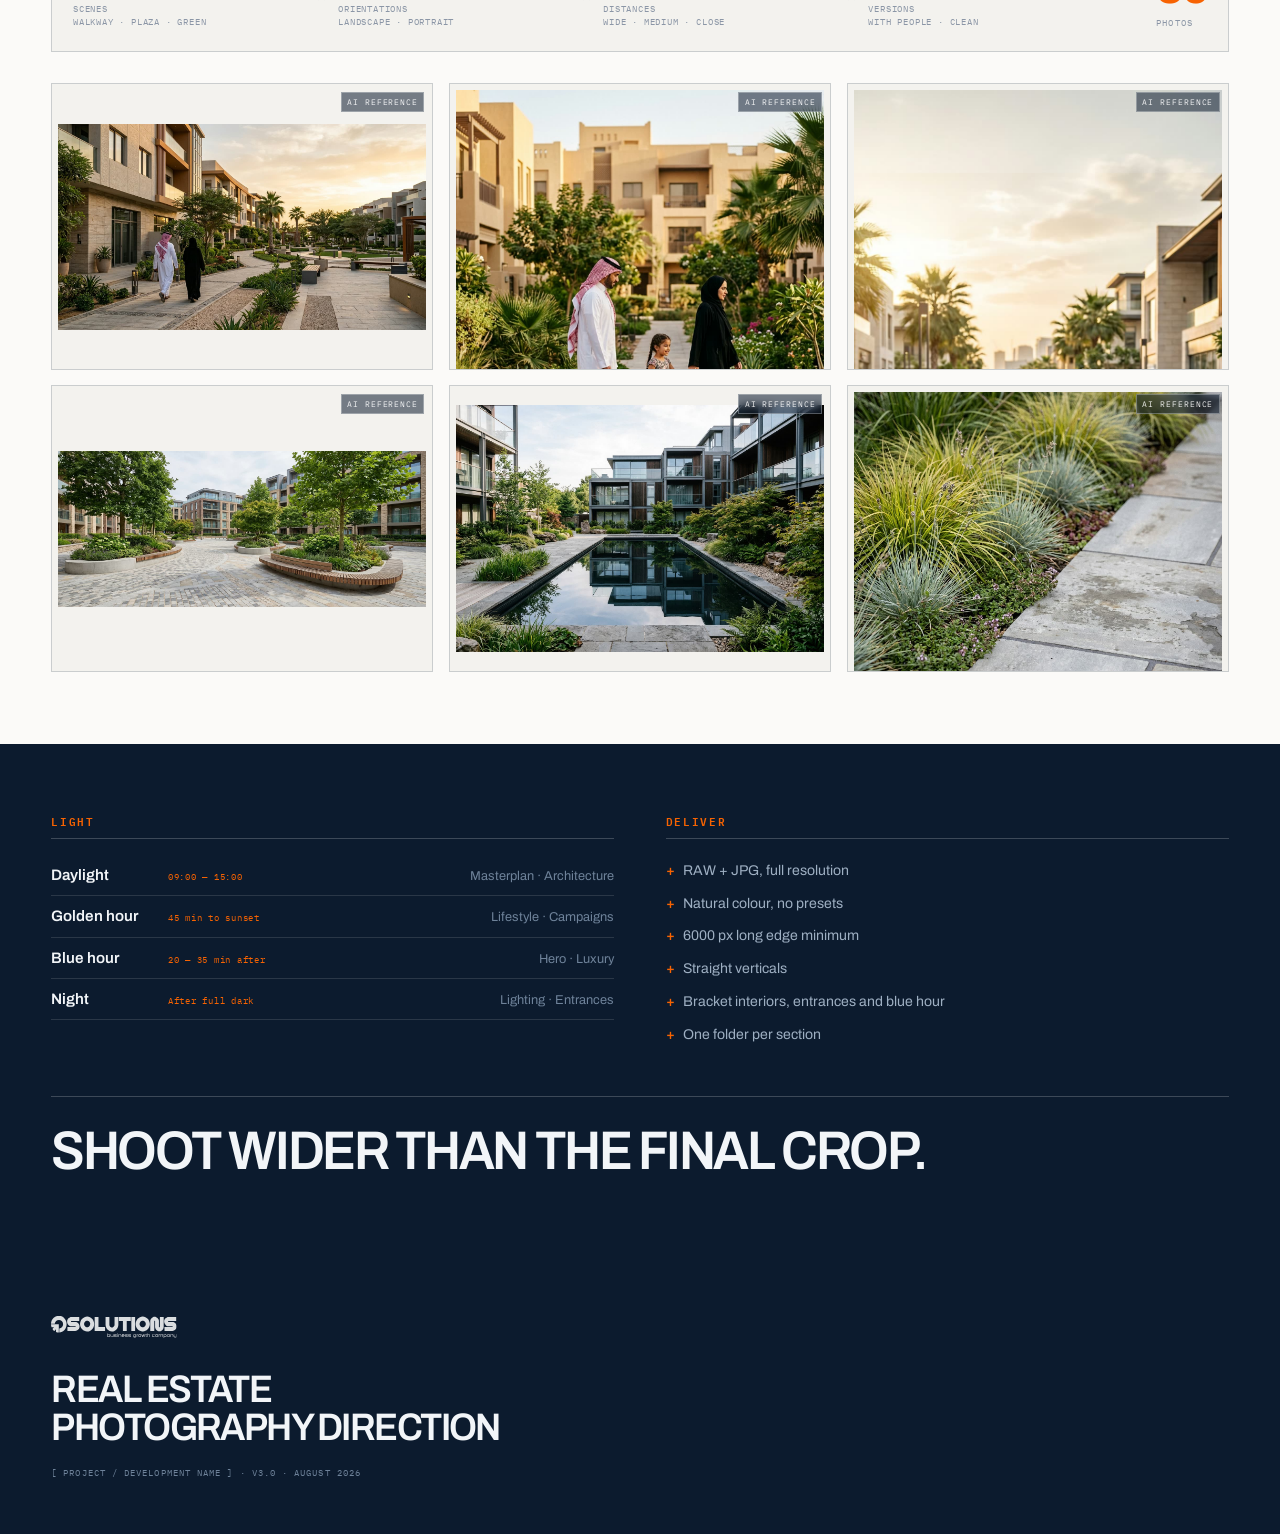
==== commit 3a26b8b7: "Add Interiors, Saudi casting, ratios in hero; drop Land and Never - New section 03 Interiors: recept" ====
--- a/index.html
+++ b/index.html
@@ -40,6 +40,13 @@
       <h1 class="hero__h1">Photography<br><span class="is-accent">Direction</span></h1>
       <p class="hero__lede">Four sections. Thirty six photos each.</p>
       <p class="hero__total"><b id="heroTotal">144</b><span>photos<br>per project</span></p>
+
+      <div class="hratios">
+        <h2 class="hratios__h">Ratios</h2>
+        <div class="hratios__row" id="ratios"></div>
+        <p class="hratios__note">Every hero subject in all five. Shot on location, not cropped after.</p>
+      </div>
+      <p class="hero__cast" id="casting"></p>
     </div>
   </section>
 
@@ -53,19 +60,8 @@
           <ul class="light" id="light"></ul>
         </div>
         <div class="rules__col">
-          <h2 class="rules__h">Ratios</h2>
-          <div class="ratios" id="ratios"></div>
-          <p class="rules__note">Every hero subject in all five. Shot on location, not cropped after.</p>
-        </div>
-      </div>
-      <div class="rules rules--two">
-        <div class="rules__col">
           <h2 class="rules__h">Deliver</h2>
           <ul class="list" id="deliver"></ul>
-        </div>
-        <div class="rules__col">
-          <h2 class="rules__h rules__h--no">Never</h2>
-          <ul class="list list--no" id="never"></ul>
         </div>
       </div>
       <p class="bigrule">Shoot wider than the final crop.</p>
--- a/assets/css/main.css
+++ b/assets/css/main.css
@@ -103,6 +103,18 @@
 .hero__total b{font-size:clamp(2.6rem,6vw,5rem);font-weight:600;letter-spacing:-.05em;color:var(--orange)}
 .hero__total span{font-family:var(--mono);font-size:.6rem;line-height:1.4;letter-spacing:.13em;text-transform:uppercase;color:var(--ink-inv-2)}
 
+/* Ratios live in the hero: the format rule is read before anything else. */
+.hratios{margin-top:clamp(1.6rem,4vh,2.4rem);padding-top:clamp(1.2rem,3vh,1.8rem);border-top:1px solid rgba(255,255,255,.16)}
+.hratios__h{font-family:var(--mono);font-size:.62rem;font-weight:600;letter-spacing:.16em;text-transform:uppercase;color:var(--orange);margin-bottom:.9rem}
+.hratios__row{display:flex;flex-wrap:wrap;gap:clamp(.6rem,1.6vw,1.4rem);align-items:flex-end}
+.hratios__row .rf__box{border-color:rgba(255,255,255,.4);color:var(--ink-inv-2);background:rgba(255,255,255,.04)}
+.hratios__row .rf figcaption{color:#6E8299}
+.hratios__note{margin-top:.8rem;font-size:.82rem;color:var(--ink-inv-2)}
+.hero__cast{
+  margin-top:1.1rem;font-size:.82rem;line-height:1.5;color:var(--ink-inv-2);
+  padding-left:.9rem;border-left:2px solid var(--orange);max-width:56ch;
+}
+
 /* --------------------------------------------------------- 5. Section --- */
 .sect + .sect{border-top:1px solid var(--line)}
 .shead{max-width:70ch;margin-bottom:clamp(1.6rem,4vh,2.4rem)}
@@ -131,10 +143,15 @@
 .fx__total i{font-family:var(--mono);font-style:normal;font-size:.56rem;letter-spacing:.14em;text-transform:uppercase;color:var(--ink-3)}
 
 /* ------------------------------------------------------------ 7. Grid --- */
-/* Uniform tiles: every image the same shape, so the set reads as one system. */
+/* Uniform tile, but the photo is never cropped: it fits inside the frame so
+   the photographer sees the real composition and the real aspect ratio. */
 .grid{display:grid;grid-template-columns:repeat(3,1fr);gap:clamp(.5rem,1.2vw,1rem)}
-.tile{position:relative;aspect-ratio:4 / 3;overflow:hidden;background:var(--paper-3);border:1px solid var(--line-2)}
-.tile img{width:100%;height:100%;object-fit:cover}
+.tile{
+  position:relative;aspect-ratio:4 / 3;overflow:hidden;
+  background:var(--paper-2);border:1px solid var(--line-2);
+  display:grid;place-items:center;padding:6px;
+}
+.tile img{width:100%;height:100%;object-fit:contain}
 .tile__ai{
   position:absolute;right:8px;top:8px;font-family:var(--mono);font-size:.48rem;
   letter-spacing:.12em;text-transform:uppercase;color:rgba(255,255,255,.92);
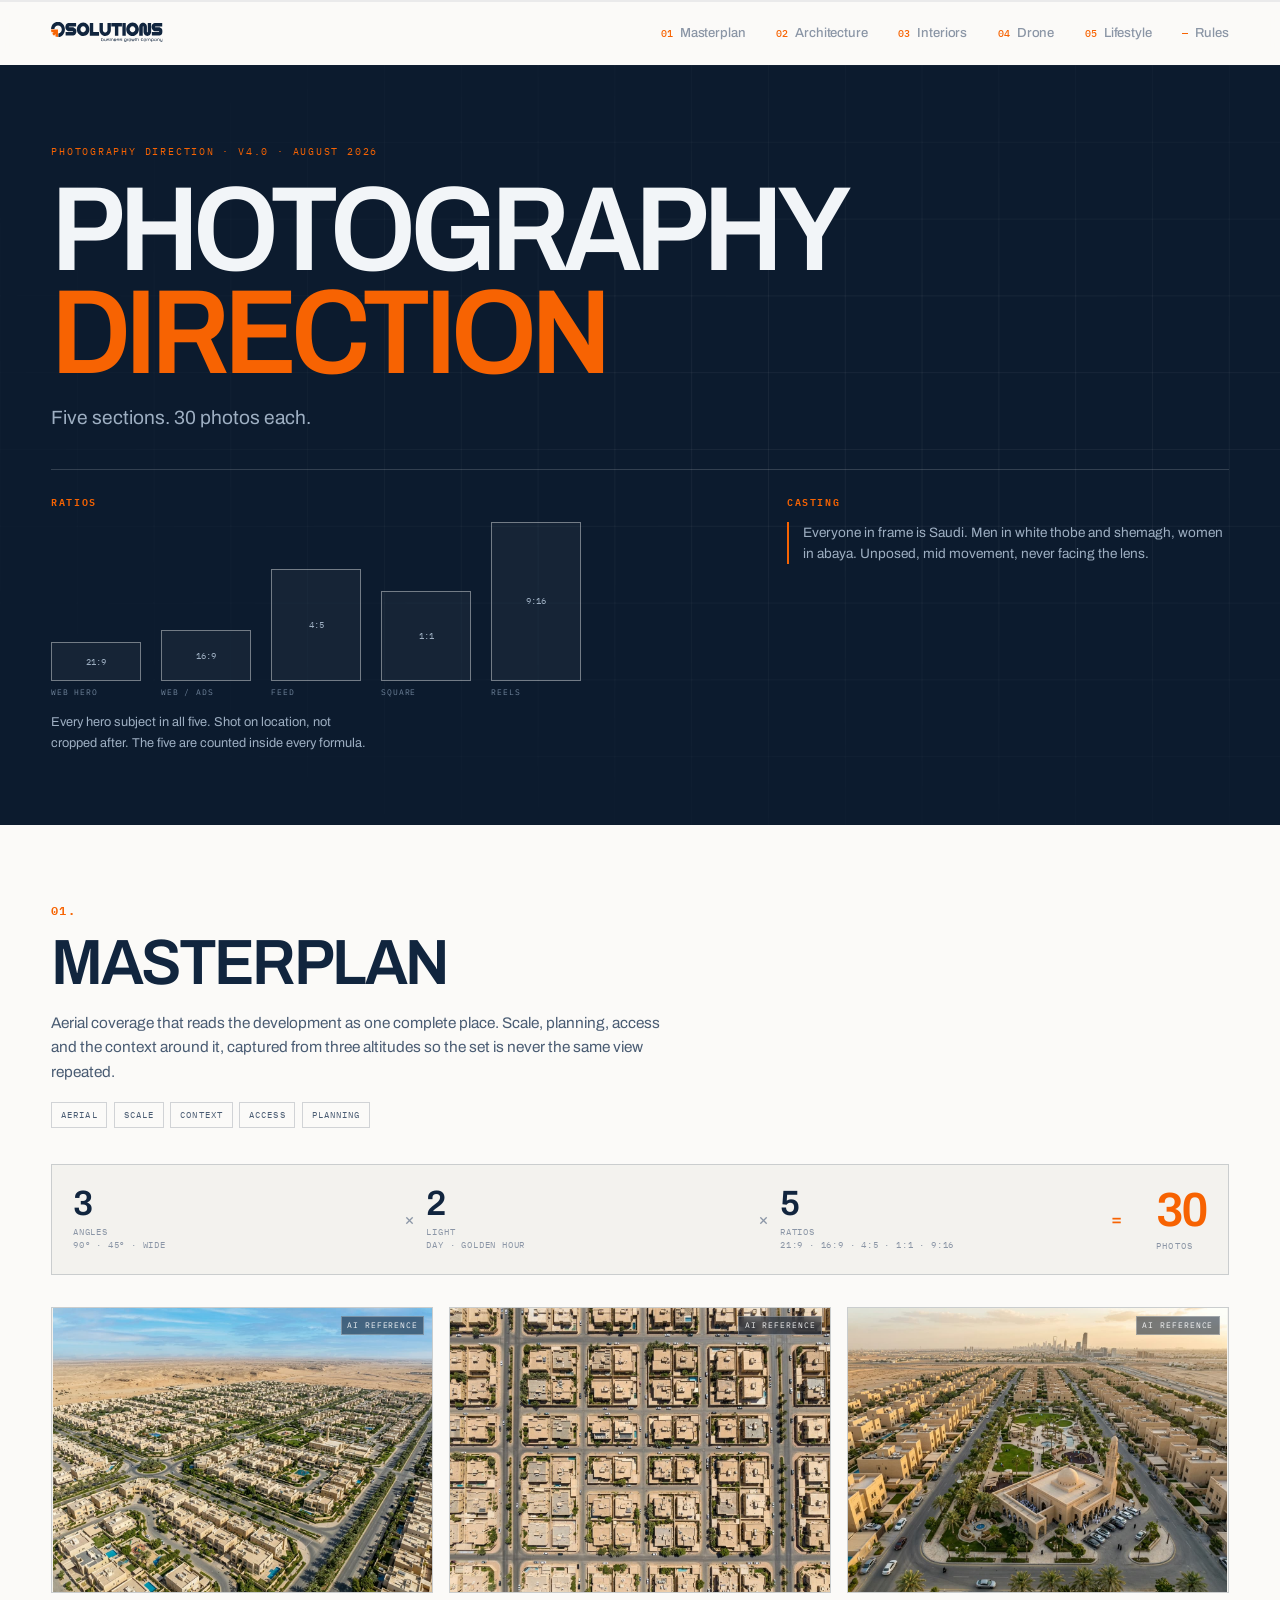
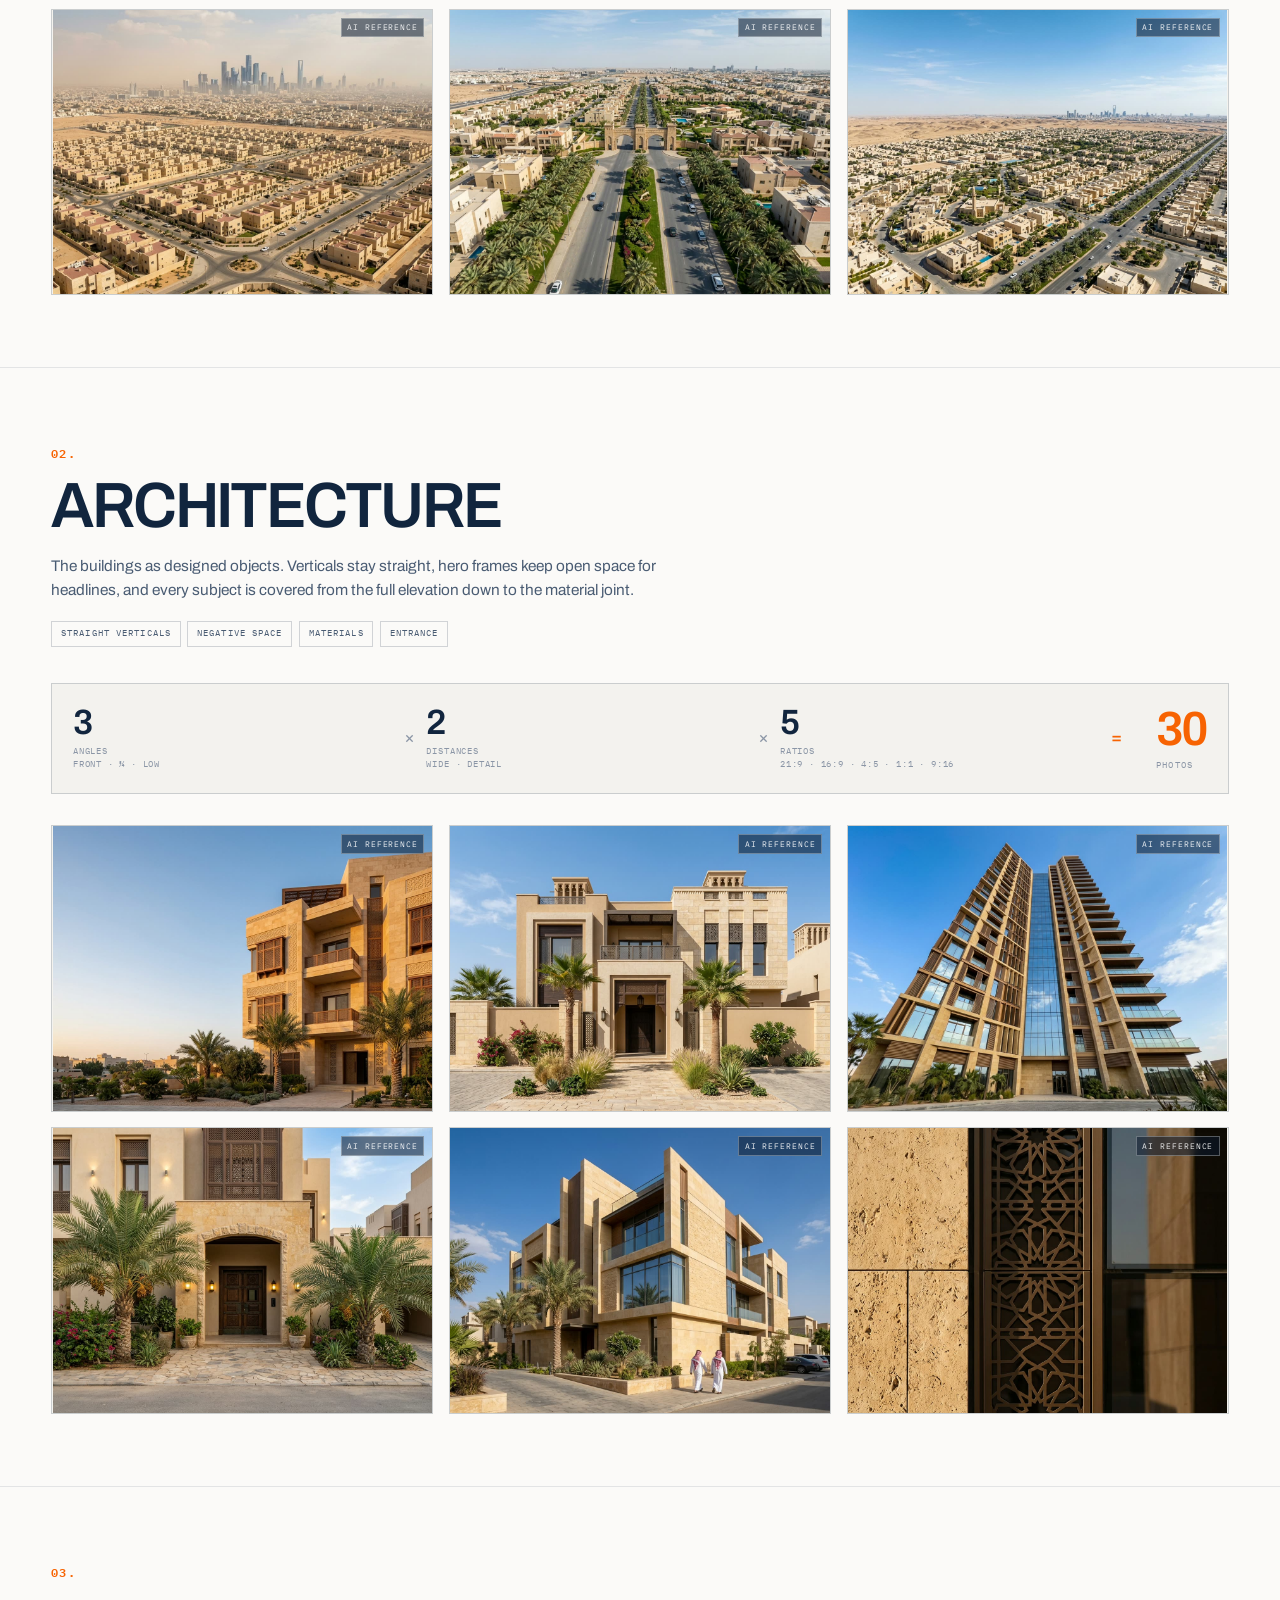
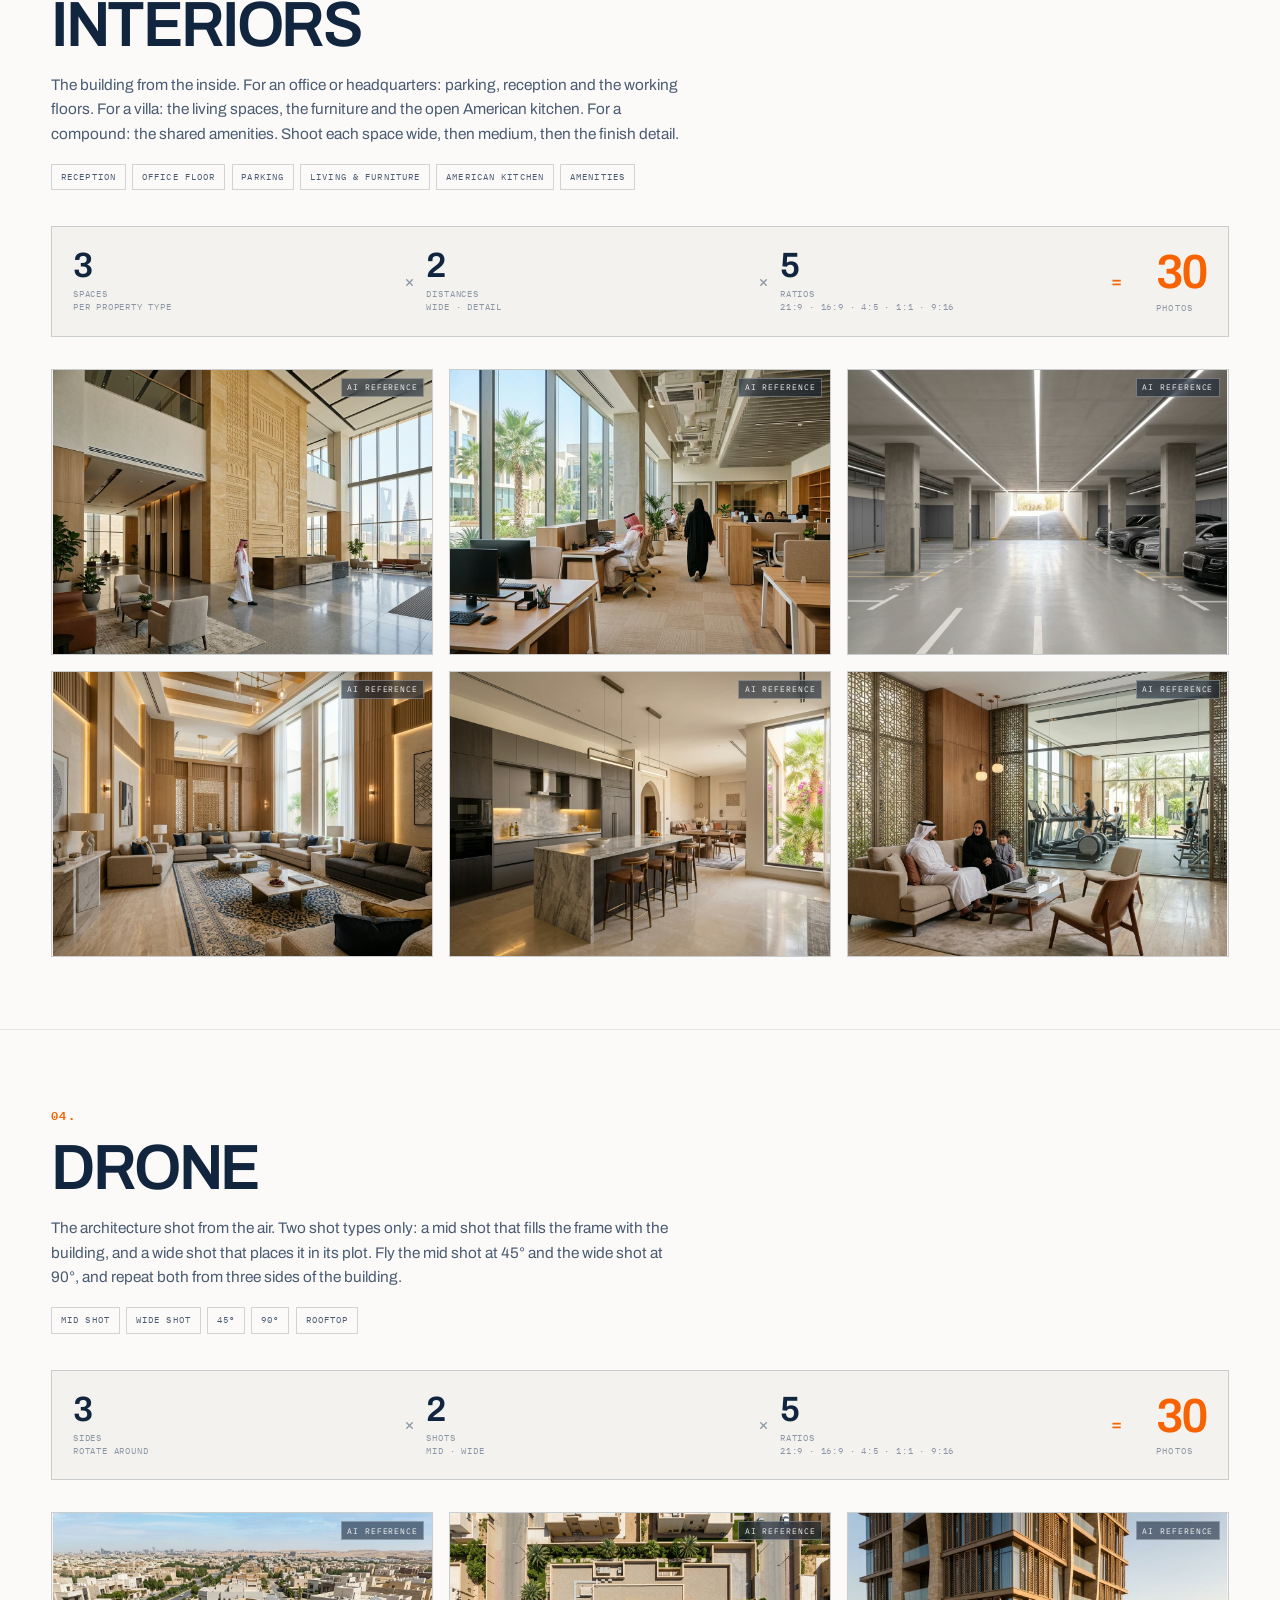
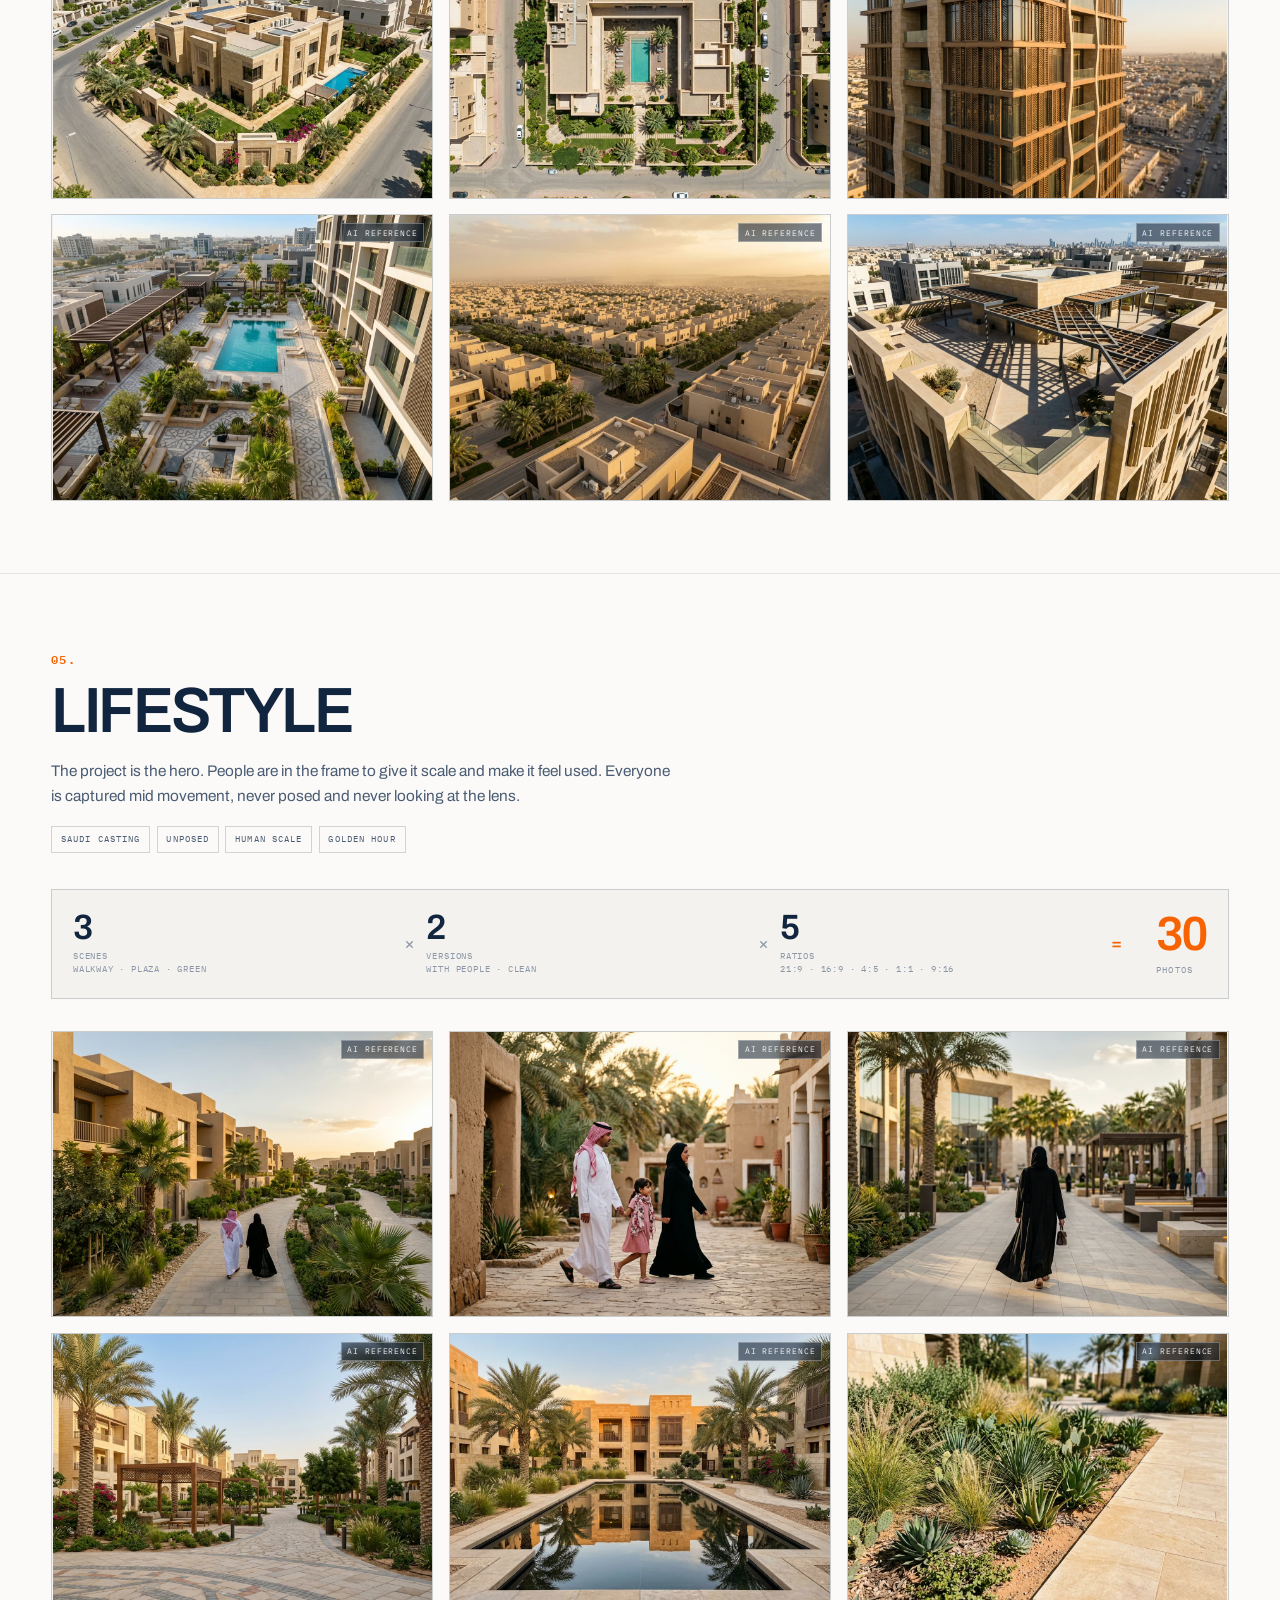
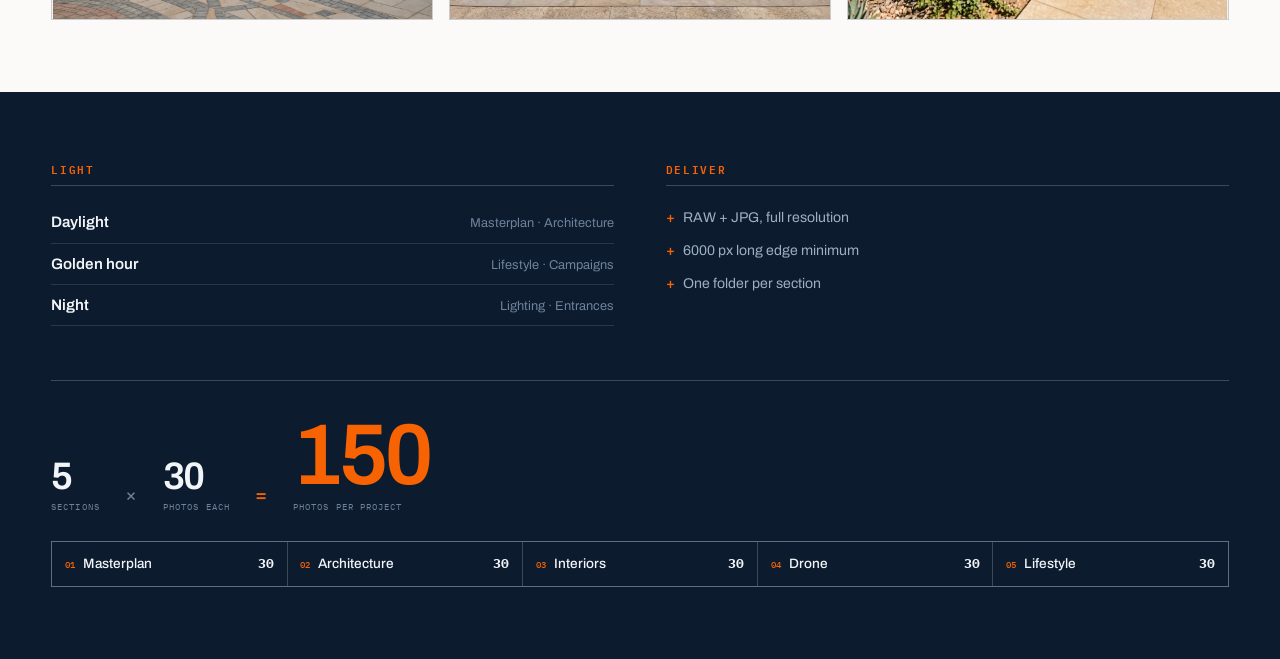
==== commit 408ebc82: "Saudi imagery, 4:3 set, Drone section, ratios counted in the maths - Regenerated all imagery as Saud" ====
--- a/index.html
+++ b/index.html
@@ -38,15 +38,19 @@
     <div class="hero__in">
       <span class="hero__kick" id="heroKick"></span>
       <h1 class="hero__h1">Photography<br><span class="is-accent">Direction</span></h1>
-      <p class="hero__lede">Four sections. Thirty six photos each.</p>
-      <p class="hero__total"><b id="heroTotal">144</b><span>photos<br>per project</span></p>
+      <p class="hero__lede" id="heroLede"></p>
 
-      <div class="hratios">
-        <h2 class="hratios__h">Ratios</h2>
-        <div class="hratios__row" id="ratios"></div>
-        <p class="hratios__note">Every hero subject in all five. Shot on location, not cropped after.</p>
+      <div class="herofoot">
+        <div class="hratios">
+          <h2 class="hratios__h">Ratios</h2>
+          <div class="hratios__row" id="ratios"></div>
+          <p class="hratios__note">Every hero subject in all five. Shot on location, not cropped after. The five are counted inside every formula.</p>
+        </div>
+        <div class="hcast">
+          <h2 class="hratios__h">Casting</h2>
+          <p class="hcast__b" id="casting"></p>
+        </div>
       </div>
-      <p class="hero__cast" id="casting"></p>
     </div>
   </section>
 
@@ -64,20 +68,13 @@
           <ul class="list" id="deliver"></ul>
         </div>
       </div>
-      <p class="bigrule">Shoot wider than the final crop.</p>
+
+      <div class="total" id="total"></div>
     </div>
   </section>
 
 </main>
 
-<footer class="foot">
-  <div class="shell">
-    <img src="assets/img/logo.svg" alt="" width="253" height="44">
-    <p class="foot__title">Real Estate<br>Photography Direction</p>
-    <p class="foot__meta" id="footMeta"></p>
-  </div>
-</footer>
-
 <script src="assets/js/data.js"></script>
 <script src="assets/js/main.js"></script>
 </body>
--- a/assets/css/main.css
+++ b/assets/css/main.css
@@ -99,20 +99,22 @@
 .hero__h1{margin-top:1rem;font-size:clamp(2.5rem,9.5vw,7.5rem);line-height:.86;letter-spacing:-.05em;text-transform:uppercase;font-stretch:90%}
 .hero__h1 .is-accent{color:var(--orange)}
 .hero__lede{margin-top:1.1rem;font-size:clamp(1rem,1.5vw,1.3rem);color:var(--ink-inv-2)}
-.hero__total{margin-top:clamp(1.6rem,4vh,2.6rem);display:flex;align-items:baseline;gap:.8rem}
-.hero__total b{font-size:clamp(2.6rem,6vw,5rem);font-weight:600;letter-spacing:-.05em;color:var(--orange)}
-.hero__total span{font-family:var(--mono);font-size:.6rem;line-height:1.4;letter-spacing:.13em;text-transform:uppercase;color:var(--ink-inv-2)}
-
-/* Ratios live in the hero: the format rule is read before anything else. */
-.hratios{margin-top:clamp(1.6rem,4vh,2.4rem);padding-top:clamp(1.2rem,3vh,1.8rem);border-top:1px solid rgba(255,255,255,.16)}
+/* Ratios and casting sit side by side in the hero: both format and casting
+   rules are read before any section. */
+.herofoot{
+  margin-top:clamp(1.6rem,4vh,2.6rem);padding-top:clamp(1.2rem,3vh,1.8rem);
+  border-top:1px solid rgba(255,255,255,.16);
+  display:grid;grid-template-columns:minmax(0,1.55fr) minmax(0,1fr);
+  gap:clamp(1.4rem,4vw,3.5rem);align-items:start;
+}
 .hratios__h{font-family:var(--mono);font-size:.62rem;font-weight:600;letter-spacing:.16em;text-transform:uppercase;color:var(--orange);margin-bottom:.9rem}
 .hratios__row{display:flex;flex-wrap:wrap;gap:clamp(.6rem,1.6vw,1.4rem);align-items:flex-end}
 .hratios__row .rf__box{border-color:rgba(255,255,255,.4);color:var(--ink-inv-2);background:rgba(255,255,255,.04)}
 .hratios__row .rf figcaption{color:#6E8299}
-.hratios__note{margin-top:.8rem;font-size:.82rem;color:var(--ink-inv-2)}
-.hero__cast{
-  margin-top:1.1rem;font-size:.82rem;line-height:1.5;color:var(--ink-inv-2);
-  padding-left:.9rem;border-left:2px solid var(--orange);max-width:56ch;
+.hratios__note{margin-top:.8rem;font-size:.8rem;color:var(--ink-inv-2);max-width:46ch}
+.hcast__b{
+  font-size:.85rem;line-height:1.55;color:var(--ink-inv-2);
+  padding-left:.9rem;border-left:2px solid var(--orange);
 }
 
 /* --------------------------------------------------------- 5. Section --- */
@@ -149,8 +151,10 @@
 .tile{
   position:relative;aspect-ratio:4 / 3;overflow:hidden;
   background:var(--paper-2);border:1px solid var(--line-2);
-  display:grid;place-items:center;padding:6px;
-}
+}
+/* Sources are generated at exactly 4:3, so the photo fills the card with
+   nothing cropped and no letterboxing. contain keeps that true if a future
+   image arrives at a different shape. */
 .tile img{width:100%;height:100%;object-fit:contain}
 .tile__ai{
   position:absolute;right:8px;top:8px;font-family:var(--mono);font-size:.48rem;
@@ -168,7 +172,6 @@
 
 .light li{display:flex;flex-wrap:wrap;align-items:baseline;gap:.4rem .8rem;padding:.5rem 0;border-bottom:1px solid var(--line)}
 .light b{font-size:.95rem;font-weight:600;min-width:6.5rem}
-.light span{font-family:var(--mono);font-size:.58rem;letter-spacing:.08em;color:var(--orange)}
 .light i{font-style:normal;font-size:.8rem;color:var(--ink-3);margin-left:auto}
 
 .ratios{display:flex;flex-wrap:wrap;gap:.8rem;align-items:flex-end}
@@ -185,11 +188,20 @@
   padding-top:clamp(1.4rem,3vh,2.2rem);border-top:1px solid var(--line-2);
 }
 
-/* ---------------------------------------------------------- 9. Footer --- */
-.foot{background:var(--deep);color:var(--ink-inv);padding-block:clamp(2.4rem,6vh,3.6rem)}
-.foot img{width:126px;filter:brightness(0) invert(1);opacity:.85}
-.foot__title{margin-top:1.3rem;font-size:clamp(1.3rem,3.2vw,2.4rem);font-weight:600;letter-spacing:-.04em;line-height:1;text-transform:uppercase;font-stretch:92%}
-.foot__meta{margin-top:1.2rem;font-family:var(--mono);font-size:.56rem;letter-spacing:.12em;text-transform:uppercase;color:#6E8299}
+/* ----------------------------------------------------------- 9. Total --- */
+.total{margin-top:clamp(2.4rem,6vh,3.6rem);padding-top:clamp(1.6rem,4vh,2.4rem);border-top:1px solid var(--line-2)}
+.total__sum{display:flex;flex-wrap:wrap;align-items:flex-end;gap:.6rem clamp(.8rem,2vw,1.6rem)}
+.total__part{display:flex;flex-direction:column;gap:.3rem}
+.total__part b{font-size:clamp(1.6rem,3vw,2.4rem);font-weight:600;letter-spacing:-.04em;line-height:1}
+.total__part i,.total__grand i{font-family:var(--mono);font-style:normal;font-size:.56rem;letter-spacing:.12em;text-transform:uppercase;color:var(--ink-3)}
+.total__op{font-size:1.2rem;color:var(--ink-3);padding-bottom:.2rem}
+.total__op--eq{color:var(--orange);font-weight:600}
+.total__grand{display:flex;flex-direction:column;gap:.3rem}
+.total__grand b{font-size:clamp(2.8rem,7vw,5.4rem);font-weight:600;letter-spacing:-.05em;line-height:.9;color:var(--orange)}
+.total__rows{margin-top:clamp(1.4rem,3vh,2rem);display:grid;grid-template-columns:repeat(auto-fit,minmax(160px,1fr));gap:1px;background:var(--line-2);border:1px solid var(--line-2)}
+.total__rows li{background:var(--deep);display:flex;align-items:baseline;gap:.5rem;padding:.7rem .8rem;font-size:.85rem;font-weight:500}
+.total__rows em{font-family:var(--mono);font-style:normal;font-size:.56rem;color:var(--orange)}
+.total__rows b{margin-left:auto;font-family:var(--mono);font-size:.8rem;color:var(--ink-inv)}
 
 /* --------------------------------------------- 10. Motion & responsive --- */
 .rv{opacity:0;transform:translateY(14px)}
@@ -199,6 +211,7 @@
   .nav__links{display:none}
   .nav__toggle{display:block}
   .rules{grid-template-columns:1fr;gap:2rem}
+  .herofoot{grid-template-columns:1fr;gap:1.6rem}
 }
 @media (max-width:640px){
   html{scroll-padding-top:60px}
